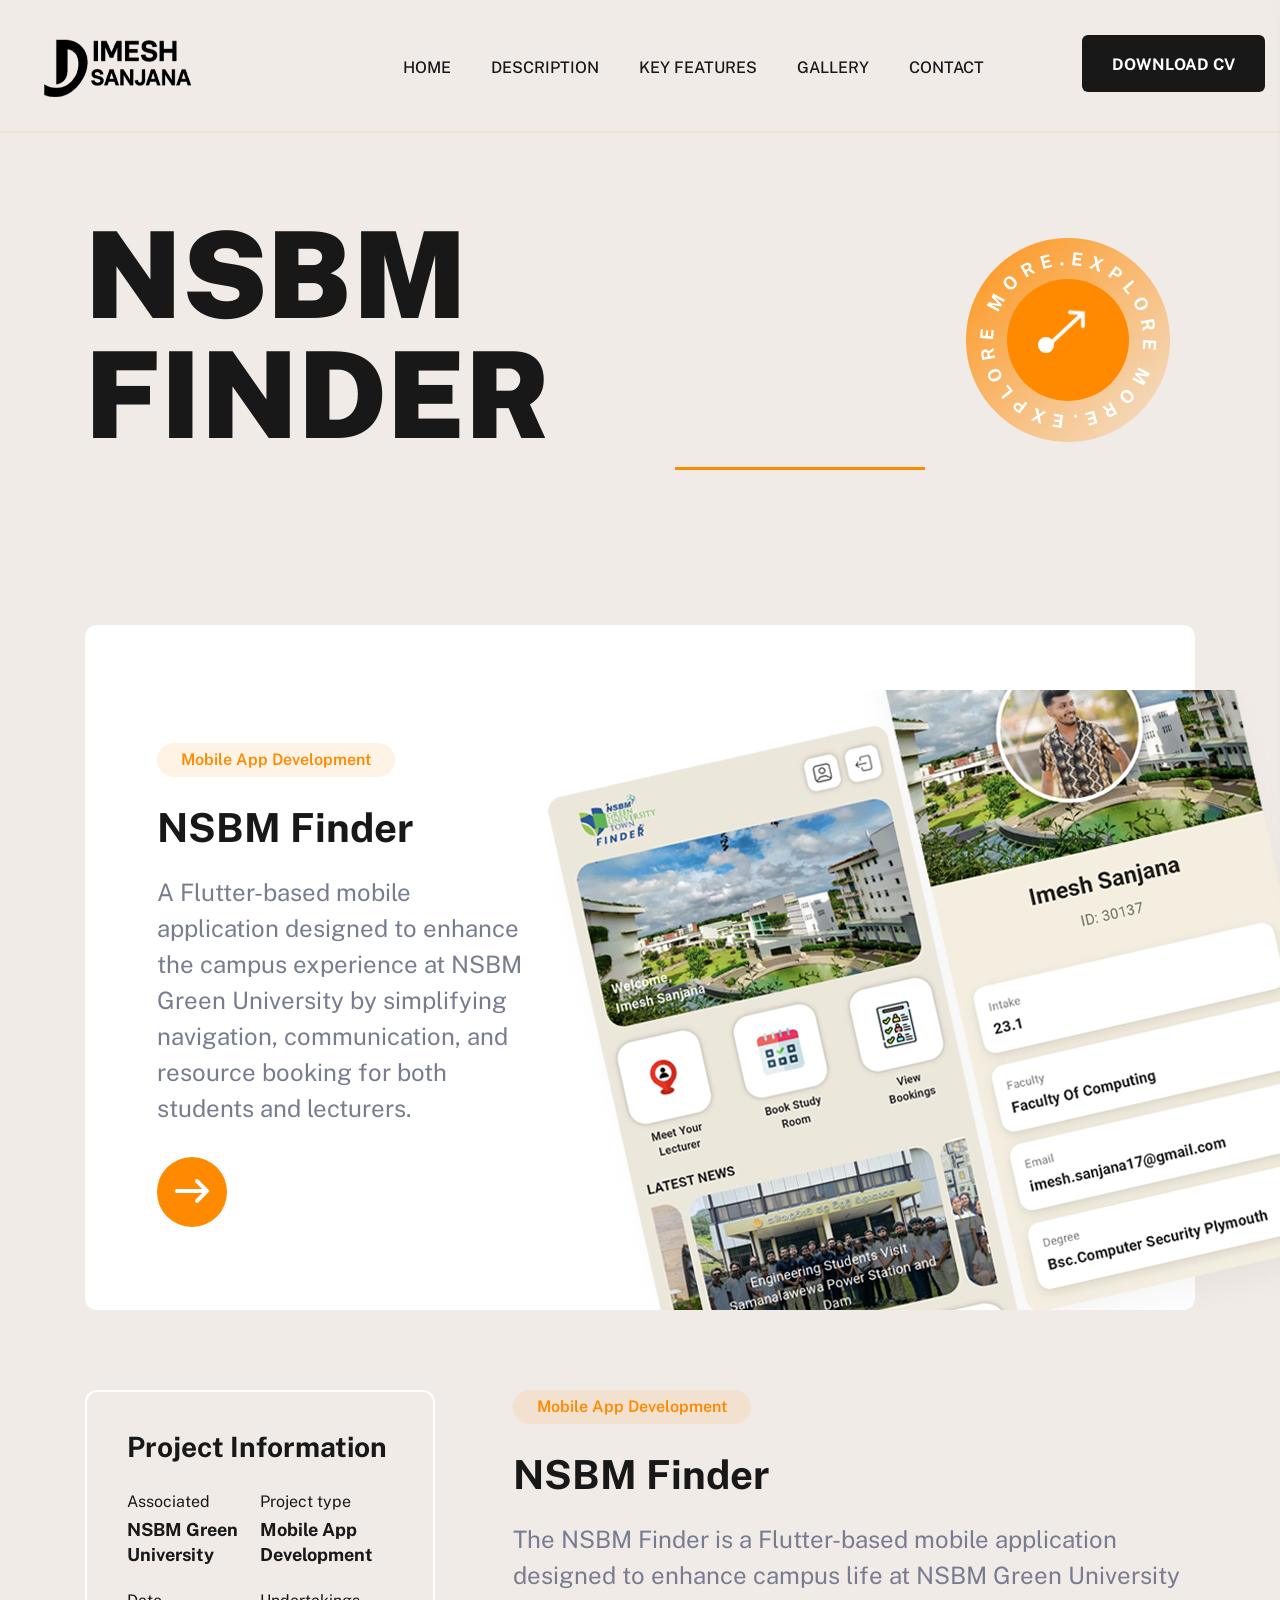
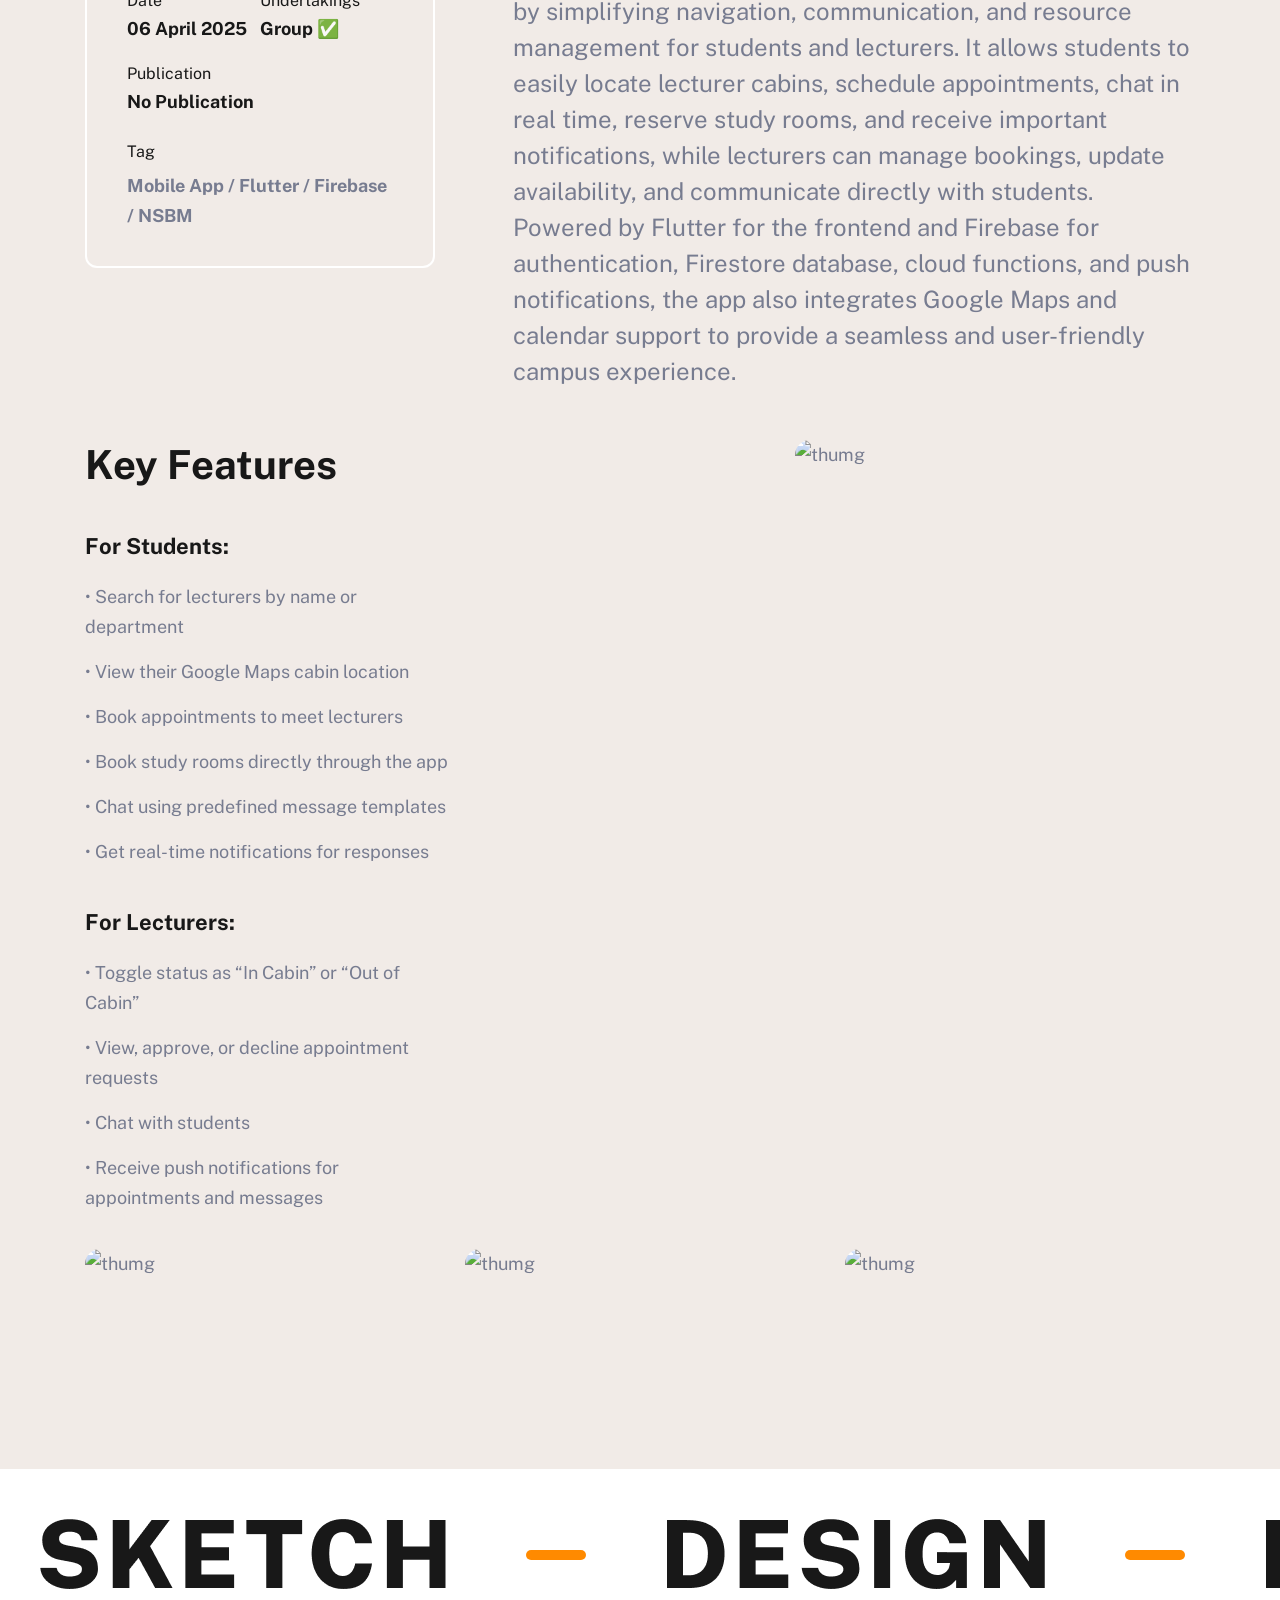
==== finder.html @ 87f44ce7 "Create finder.html" ====
<!DOCTYPE html>
<html class="no-js" lang="en">

<head>
	<meta charset="utf-8" />
	<meta http-equiv="x-ua-compatible" content="ie=edge" />
	<meta name="keywords"
		content="NSBM, University, app, mobile, flutter, firebase, project, computing, lecturer finder">
	<meta name="description"
		content="NSBM Finder is a mobile application developed as a group project to help students locate and connect with lecturers at NSBM Green University.">
	<title>NSBM Finder - Mobile App</title>
	<meta property="og:site_name" content="Portfolio">
	<meta property="og:url" content="">
	<meta property="og:type" content="website">
	<meta property="og:title" content="NSBM Finder - Mobile App">
	<meta name='og:image' content='images/assets/ogg.png'>
	<!-- For IE -->
	<meta http-equiv="X-UA-Compatible" content="IE=edge">
	<!-- For Resposive Device -->
	<meta name="viewport" content="width=device-width, initial-scale=1.0">
	<!-- For Window Tab Color -->
	<!-- Chrome, Firefox OS and Opera -->
	<meta name="theme-color" content="#913BFF">
	<!-- Windows Phone -->
	<meta name="msapplication-navbutton-color" content="#913BFF">
	<!-- iOS Safari -->
	<meta name="apple-mobile-web-app-status-bar-style" content="#913BFF">

	<!-- <link rel="manifest" href="site.webmanifest" /> -->
	<link rel="shortcut icon" type="image/x-icon" href="/assets/img/favicon.png" />
	<!-- Place favicon.ico in the root directory -->

	<!-- CSS here -->
	<link rel="stylesheet" href="assets/css/bootstrap.min.css" />
	<link rel="stylesheet" href="assets/fonts/bootstrap-icons/font-css.css" />
	<link rel="stylesheet" href="assets/css/animate.min.css" />
	<link rel="stylesheet" href="assets/css/slick.css" />
	<link rel="stylesheet" href="assets/css/all.min.css" />
	<link rel="stylesheet" href="assets/css/nice-select.css" />
	<link rel="stylesheet" href="assets/css/magnific-popup.css" />
	<link rel="stylesheet" href="assets/css/metisMenu.css" />
	<link rel="stylesheet" href="assets/css/aos.css" />
	<link rel="stylesheet" href="assets/css/spacing.css" />
	<link rel="stylesheet" href="assets/css/main.css" />
</head>

<body class="light-bg">
	<!-- main-page-wrapper start -->
	<div class="main-page-wrapper">
		<!--[if lte IE 9]> <p class="browserupgrade"> You are using an <strong>outdated</strong> browser. Please <a href="https://browsehappy.com/">upgrade your browser</a> to improve your experience and security. </p> <![endif]-->

		<!-- Add your site or application content here -->
		<!-- preloader -->
		<div id="preloader">
			<div class="preloader">
				<span></span>
				<span></span>
			</div>
		</div>
		<!-- preloader end  -->


		<!-- offcanvas start  -->
		<div class="offcanvas offcanvas-top theme-bg" tabindex="-1" id="offcanvasTop">
			<div class="offcanvas-header">
				<a data-bs-dismiss="offcanvas" aria-label="Close">
					<i class="fas fa-times search-close" id="search-close"></i>
				</a>
			</div>
			<div class="offcanvas-body">
				<!-- Fullscreen search -->
				<div class="search-wrap">
					<form method="get">
						<input type="search" class="main-search-input" placeholder="Search Your Keyword...">
					</form>
				</div>
				<!-- end fullscreen search -->
			</div>
		</div>
		<!-- offcanvas end  -->


		<!-- header-area start -->
		<header class="theme-main-menu theme-menu-one pt-35 pb-30">
			<div class="main-header-area">
				<div class="container-fluid">
					<div class="row align-items-center">
						<div class="col-xl-3 col-lg-2 col-6">
							<div class="logo-area">
								<a class="black-logo" href="#home"><img src="assets/img/logo/header-logo-1.png"
										alt="Header-logo"></a>
							</div>
						</div>
						<div class="col-xl-7 col-lg-7 col-6 d-none d-lg-block">
							<div class="main-menu d-none d-lg-block ps-xxl-5">
								<nav id="mobile-menu">
									<ul class="menu-list ps-0">
										<li>
											<a href="index.html">Home</a>
										</li>
										<li>
											<a href="#description">Description</a>
										</li>
										<li>
											<a href="#features">Key Features</a>
										</li>
										<li>
											<a href="#gallery">Gallery</a>
										</li>
										<li>
											<a href="#footer">Contact</a>
										</li>
									</ul>
								</nav>
							</div>
						</div>
						<div class="col-xl-2 col-lg-3 col-6">
							<div class="right-nav d-flex align-items-center justify-content-end">
								<div class="quote__btn d-none d-sm-inline-block">
									<a href="#" class="ht_btn">Download CV</a>
								</div>
								<div class="search-area me-4 d-none">
									<a class="search_input" href="#" data-bs-toggle="offcanvas"
										data-bs-target="#offcanvasTop" aria-controls="offcanvasTop">
										<i class="bi bi-search"></i>
									</a>
								</div>
								<div class="hamburger-menu d-lg-none d-md-inline-block ms-3">
									<a class="round-menu" href="javascript:void(0);">
										<div class="line"></div>
									</a>
								</div>
							</div>
						</div>
					</div>
				</div>
			</div>
			<!-- /.theme-main-menu -->
		</header>
		<!-- header-area end -->

		<!-- slide-bar start -->
		<aside class="slide-bar">
			<div class="close-mobile-menu">
				<a href="javascript:void(0);">
					<i class="fas fa-times"></i>
				</a>
			</div>
			<!-- offset-sidebar start -->
			<div class="offset-sidebar">
				<div class="offset-widget offset-logo mb-30">
					<a href="#home">
						<img src="assets/img/logo/header-logo-2.png" alt="logo">
					</a>
				</div>
				<div class="mobile-menu"></div>
				<div class="offset-widget mb-40">
				</div>
				<!-- <div class="login-btn text-center">
					<a class="ht_btn w-100" href="login.html">Login</a>
				</div> -->
			</div>
			<!-- offset-sidebar end -->

		</aside>
		<div class="body-overlay"></div>
		<!-- slide-bar end -->

		<main>
			<!--page-title-area start-->
			<div class="page-title-area pt-215 pb-md-60">
				<div class="container">
					<div class="row align-items-center">
						<div class="col-lg-9 pe-lg-0">
							<div class="page-title-wrapper text-xl-start text-center mb-40">
								<h2 class="page-title mb-10 lh-1">NSBM Finder</h2>
								<nav class="d-none" aria-label="breadcrumb">
									<ul class="breadcrumb list-none justify-content-center justify-content-md-start">
										<li><a href="index.html">Home</a></li>
										<li><a href="#">Pages</a></li>
										<li class="active" aria-current="page">Project Details</li>
									</ul>
								</nav>
							</div>
						</div>
						<div class="col-lg-3 d-none d-lg-inline-block">
							<div class="page-title-btn text-center mb-40">
								<div class="button-2">
									<a class="scroll-btn" href="#">
										<img class="bg-round" src="assets/img/about/s-button-5.png" alt="shape">
										<span class="icon">
											<i class="bi bi-arrow-up-rights"></i>
										</span>
									</a>
								</div>
							</div>
						</div>
					</div>
				</div>
			</div>
			<!--page-title-area end-->

			<!-- project-section start -->
			<section class="project-section pt-120 pb-40 pt-lg-100 pb-lg-100">
				<div class="container">
					<div class="text-wrapper white-bg pt-65">
						<div class="row align-items-center">
							<div class="col-xl-5 col-lg-6">
								<div class="text-wrapper-one ps-3 ps-lg-5 ms-xl-4 mb-30">
									<div class="upper-title mb-25">Mobile App Development</div>
									<h2 class="section-title mb-20">NSBM Finder</h2>
									<p>A Flutter-based mobile application designed to enhance the campus experience at NSBM Green University by simplifying navigation, communication, and resource booking for both students and lecturers.</p>
									<a class="ht-btn-two" href="#"><i
											class="bi bi-arrow-up-right"></i></a>
								</div>
							</div>
							<div class="col-xl-7 col-lg-6">
								<div class="text-img">
									<img class="webdesign" src="assets/img/gallery/img-2.png" alt="gallery">
								</div>
							</div>
						</div>
					</div>
				</div>
			</section>
			<!-- project-section end -->

			<!--project-details-content start-->
			<section class="project-details-content pt-40 pb-120 pb-lg-60">
				<div class="container">
					<div class="row">
						<div class="col-xl-4 col-lg-5">
							<div class="project-info-content mb-60">
								<h3 class="info-title mb-20">Project Information</h3>
								<ul class="project-info">
									<li>
										<div class="project-info-box">
											<span class="info-label">Associated</span>
											<h5 class="info-title">NSBM Green University</h5>
										</div>
									</li>
									<li>
										<div class="project-info-box">
											<span class="info-label">Project type</span>
											<h5 class="info-title">Mobile App Development</h5>
										</div>
									</li>
									<li>
										<div class="project-info-box">
											<span class="info-label">Date</span>
											<h5 class="info-title">06 April 2025</h5>
										</div>
									</li>
									<li>
										<div class="project-info-box">
											<span class="info-label">Undertakings</span>
											<h5 class="info-title">Group ✅</h5>
										</div>
									</li>
									<li>
                                         <div class="project-info-box">
                                             <span class="info-label">Publication</span>
                                             <h5 class="info-title">
                                             <a>No Publication</a>
                                             </h5>
                                         </div>
                                    </li>
									<li>
								</ul>
								<div class="project-tag mt-10">
									<h6 class="project-tag-title">Tag</h6>
									<a>Mobile App / </a>
									<a>Flutter / </a>
									<a>Firebase / </a>
									<a>NSBM</a>
								</div>
							</div>
						</div>
						<div class="col-xl-8 col-lg-7">
							<div class="text-wrapper-one ps-xl-5 mb-50">
								<div class="upper-title mb-25" id="description">Mobile App Development</div>
								<h2 class="section-title mb-20">NSBM Finder</h2>
								<p>The NSBM Finder is a Flutter-based mobile application designed to enhance campus life at NSBM Green University by simplifying navigation, communication, and resource management for students and lecturers. It allows students to easily locate lecturer cabins, schedule appointments, chat in real time, reserve study rooms, and receive important notifications, while lecturers can manage bookings, update availability, and communicate directly with students. Powered by Flutter for the frontend and Firebase for authentication, Firestore database, cloud functions, and push notifications, the app also integrates Google Maps and calendar support to provide a seamless and user-friendly campus experience.</p>
							</div>
						</div>
					</div>
					<div class="row justify-content-between mb-20">
						<div class="col-xl-4 col-lg-5 pe-xl-0">
    <h2 class="section-title mb-40" id="features">Key Features</h2>
    <h4 class="mb-20">For Students:</h4>
    <p>• Search for lecturers by name or department</p>
    <p>• View their Google Maps cabin location</p>
    <p>• Book appointments to meet lecturers</p>
    <p>• Book study rooms directly through the app</p>
    <p>• Chat using predefined message templates</p>
    <p>• Get real-time notifications for responses</p>

    <h4 class="mt-40 mb-20">For Lecturers:</h4>
    <p>• Toggle status as “In Cabin” or “Out of Cabin”</p>
    <p>• View, approve, or decline appointment requests</p>
    <p>• Chat with students</p>
    <p>• Receive push notifications for appointments and messages</p>
</div>

						<div class="col-xl-8 col-lg-7">
							<div class="text-center service-thumb mb-45">
								<img class="img-fluid" src="assets/img/media/nsbm/img-1.png" alt="thumg">
							</div>
						</div>
					</div>
					<div class="row mb-25">
						<div class="col-md-4" id="gallery">
							<div class="service-thumb mb-45">
								<img class="img-fluid" src="assets/img/media/nsbm/img-2.png" alt="thumg">
							</div>
						</div>
						<div class="col-md-4">
							<div class="service-thumb mb-45">
								<img class="img-fluid" src="assets/img/media/nsbm/img-3.png" alt="thumg">
							</div>
						</div>
						<div class="col-md-4">
							<div class="service-thumb mb-45">
								<img class="img-fluid" src="assets/img/media/nsbm/img-4.png" alt="thumg">
							</div>
						</div>
					</div>
				</div>
			</section>
			<!--project-details-content end-->

			<!-- partners-section start -->
			<div class="white-bg partners-section">
				<div class="logos">
					<div class="logos-slide">
						<div class="items"> <img src="assets/img/brand/brand-1.png" alt="brand"></div>
						<div class="items"><img src="assets/img/brand/brand-line-1.svg" alt="brand"></div>
						<div class="items"><img src="assets/img/brand/brand-2.png" alt="brand"></div>
						<div class="items"> <img src="assets/img/brand/brand-line-1.svg" alt="brand"></div>
						<div class="items"><img src="assets/img/brand/brand-3.png" alt="brand"></div>
						<div class="items"><img src="assets/img/brand/brand-line-1.svg" alt="brand"></div>
					</div>
					<div class="logos-slide">
						<div class="items"> <img src="assets/img/brand/brand-1.png" alt="brand"></div>
						<div class="items"><img src="assets/img/brand/brand-line-1.svg" alt="brand"></div>
						<div class="items"><img src="assets/img/brand/brand-2.png" alt="brand"></div>
						<div class="items"> <img src="assets/img/brand/brand-line-1.svg" alt="brand"></div>
						<div class="items"><img src="assets/img/brand/brand-3.png" alt="brand"></div>
						<div class="items"><img src="assets/img/brand/brand-line-1.svg" alt="brand"></div>
					</d
---- assets/fonts/bootstrap-icons/font-css.css ----
@font-face {
  font-family: "bootstrap-icons";
  src: url("fonts/bootstrap-icons.woff2") format("woff2"),
url("fonts/bootstrap-icons.woff") format("woff");
}

[class^="bi-"]::before,
[class*=" bi-"]::before {
  display: inline-block;
  font-family: bootstrap-icons !important;
  font-style: normal;
  font-weight: normal !important;
  font-variant: normal;
  text-transform: none;
  line-height: 1;
  vertical-align: -.125em;
  -webkit-font-smoothing: antialiased;
  -moz-osx-font-smoothing: grayscale;
}

.bi-alarm-fill::before { content: "\f101"; }
.bi-alarm::before { content: "\f102"; }
.bi-align-bottom::before { content: "\f103"; }
.bi-align-center::before { content: "\f104"; }
.bi-align-end::before { content: "\f105"; }
.bi-align-middle::before { content: "\f106"; }
.bi-align-start::before { content: "\f107"; }
.bi-align-top::before { content: "\f108"; }
.bi-alt::before { content: "\f109"; }
.bi-app-indicator::before { content: "\f10a"; }
.bi-app::before { content: "\f10b"; }
.bi-archive-fill::before { content: "\f10c"; }
.bi-archive::before { content: "\f10d"; }
.bi-arrow-90deg-down::before { content: "\f10e"; }
.bi-arrow-90deg-left::before { content: "\f10f"; }
.bi-arrow-90deg-right::before { content: "\f110"; }
.bi-arrow-90deg-up::before { content: "\f111"; }
.bi-arrow-bar-down::before { content: "\f112"; }
.bi-arrow-bar-left::before { content: "\f113"; }
.bi-arrow-bar-right::before { content: "\f114"; }
.bi-arrow-bar-up::before { content: "\f115"; }
.bi-arrow-clockwise::before { content: "\f116"; }
.bi-arrow-counterclockwise::before { content: "\f117"; }
.bi-arrow-down-circle-fill::before { content: "\f118"; }
.bi-arrow-down-circle::before { content: "\f119"; }
.bi-arrow-down-left-circle-fill::before { content: "\f11a"; }
.bi-arrow-down-left-circle::before { content: "\f11b"; }
.bi-arrow-down-left-square-fill::before { content: "\f11c"; }
.bi-arrow-down-left-square::before { content: "\f11d"; }
.bi-arrow-down-left::before { content: "\f11e"; }
.bi-arrow-down-right-circle-fill::before { content: "\f11f"; }
.bi-arrow-down-right-circle::before { content: "\f120"; }
.bi-arrow-down-right-square-fill::before { content: "\f121"; }
.bi-arrow-down-right-square::before { content: "\f122"; }
.bi-arrow-down-right::before { content: "\f123"; }
.bi-arrow-down-short::before { content: "\f124"; }
.bi-arrow-down-square-fill::before { content: "\f125"; }
.bi-arrow-down-square::before { content: "\f126"; }
.bi-arrow-down-up::before { content: "\f127"; }
.bi-arrow-down::before { content: "\f128"; }
.bi-arrow-left-circle-fill::before { content: "\f129"; }
.bi-arrow-left-circle::before { content: "\f12a"; }
.bi-arrow-left-right::before { content: "\f12b"; }
.bi-arrow-left-short::before { content: "\f12c"; }
.bi-arrow-left-square-fill::before { content: "\f12d"; }
.bi-arrow-left-square::before { content: "\f12e"; }
.bi-arrow-left::before { content: "\f12f"; }
.bi-arrow-repeat::before { content: "\f130"; }
.bi-arrow-return-left::before { content: "\f131"; }
.bi-arrow-return-right::before { content: "\f132"; }
.bi-arrow-right-circle-fill::before { content: "\f133"; }
.bi-arrow-right-circle::before { content: "\f134"; }
.bi-arrow-right-short::before { content: "\f135"; }
.bi-arrow-right-square-fill::before { content: "\f136"; }
.bi-arrow-right-square::before { content: "\f137"; }
.bi-arrow-right::before { content: "\f138"; }
.bi-arrow-up-circle-fill::before { content: "\f139"; }
.bi-arrow-up-circle::before { content: "\f13a"; }
.bi-arrow-up-left-circle-fill::before { content: "\f13b"; }
.bi-arrow-up-left-circle::before { content: "\f13c"; }
.bi-arrow-up-left-square-fill::before { content: "\f13d"; }
.bi-arrow-up-left-square::before { content: "\f13e"; }
.bi-arrow-up-left::before { content: "\f13f"; }
.bi-arrow-up-right-circle-fill::before { content: "\f140"; }
.bi-arrow-up-right-circle::before { content: "\f141"; }
.bi-arrow-up-right-square-fill::before { content: "\f142"; }
.bi-arrow-up-right-square::before { content: "\f143"; }
.bi-arrow-up-right::before { content: "\f144"; }
.bi-arrow-up-short::before { content: "\f145"; }
.bi-arrow-up-square-fill::before { content: "\f146"; }
.bi-arrow-up-square::before { content: "\f147"; }
.bi-arrow-up::before { content: "\f148"; }
.bi-arrows-angle-contract::before { content: "\f149"; }
.bi-arrows-angle-expand::before { content: "\f14a"; }
.bi-arrows-collapse::before { content: "\f14b"; }
.bi-arrows-expand::before { content: "\f14c"; }
.bi-arrows-fullscreen::before { content: "\f14d"; }
.bi-arrows-move::before { content: "\f14e"; }
.bi-aspect-ratio-fill::before { content: "\f14f"; }
.bi-aspect-ratio::before { content: "\f150"; }
.bi-asterisk::before { content: "\f151"; }
.bi-at::before { content: "\f152"; }
.bi-award-fill::before { content: "\f153"; }
.bi-award::before { content: "\f154"; }
.bi-back::before { content: "\f155"; }
.bi-backspace-fill::before { content: "\f156"; }
.bi-backspace-reverse-fill::before { content: "\f157"; }
.bi-backspace-reverse::before { content: "\f158"; }
.bi-backspace::before { content: "\f159"; }
.bi-badge-3d-fill::before { content: "\f15a"; }
.bi-badge-3d::before { content: "\f15b"; }
.bi-badge-4k-fill::before { content: "\f15c"; }
.bi-badge-4k::before { content: "\f15d"; }
.bi-badge-8k-fill::before { content: "\f15e"; }
.bi-badge-8k::before { content: "\f15f"; }
.bi-badge-ad-fill::before { content: "\f160"; }
.bi-badge-ad::before { content: "\f161"; }
.bi-badge-ar-fill::before { content: "\f162"; }
.bi-badge-ar::before { content: "\f163"; }
.bi-badge-cc-fill::before { content: "\f164"; }
.bi-badge-cc::before { content: "\f165"; }
.bi-badge-hd-fill::before { content: "\f166"; }
.bi-badge-hd::before { content: "\f167"; }
.bi-badge-tm-fill::before { content: "\f168"; }
.bi-badge-tm::before { content: "\f169"; }
.bi-badge-vo-fill::before { content: "\f16a"; }
.bi-badge-vo::before { content: "\f16b"; }
.bi-badge-vr-fill::before { content: "\f16c"; }
.bi-badge-vr::before { content: "\f16d"; }
.bi-badge-wc-fill::before { content: "\f16e"; }
.bi-badge-wc::before { content: "\f16f"; }
.bi-bag-check-fill::before { content: "\f170"; }
.bi-bag-check::before { content: "\f171"; }
.bi-bag-dash-fill::before { content: "\f172"; }
.bi-bag-dash::before { content: "\f173"; }
.bi-bag-fill::before { content: "\f174"; }
.bi-bag-plus-fill::before { content: "\f175"; }
.bi-bag-plus::before { content: "\f176"; }
.bi-bag-x-fill::before { content: "\f177"; }
.bi-bag-x::before { content: "\f178"; }
.bi-bag::before { content: "\f179"; }
.bi-bar-chart-fill::before { content: "\f17a"; }
.bi-bar-chart-line-fill::before { content: "\f17b"; }
.bi-bar-chart-line::before { content: "\f17c"; }
.bi-bar-chart-steps::before { content: "\f17d"; }
.bi-bar-chart::before { content: "\f17e"; }
.bi-basket-fill::before { content: "\f17f"; }
.bi-basket::before { content: "\f180"; }
.bi-basket2-fill::before { content: "\f181"; }
.bi-basket2::before { content: "\f182"; }
.bi-basket3-fill::before { content: "\f183"; }
.bi-basket3::before { content: "\f184"; }
.bi-battery-charging::before { content: "\f185"; }
.bi-battery-full::before { content: "\f186"; }
.bi-battery-half::before { content: "\f187"; }
.bi-battery::before { content: "\f188"; }
.bi-bell-fill::before { content: "\f189"; }
.bi-bell::before { content: "\f18a"; }
.bi-bezier::before { content: "\f18b"; }
.bi-bezier2::before { content: "\f18c"; }
.bi-bicycle::before { content: "\f18d"; }
.bi-binoculars-fill::before { content: "\f18e"; }
.bi-binoculars::before { content: "\f18f"; }
.bi-blockquote-left::before { content: "\f190"; }
.bi-blockquote-right::before { content: "\f191"; }
.bi-book-fill::before { content: "\f192"; }
.bi-book-half::before { content: "\f193"; }
.bi-book::before { content: "\f194"; }
.bi-bookmark-check-fill::before { content: "\f195"; }
.bi-bookmark-check::before { content: "\f196"; }
.bi-bookmark-dash-fill::before { content: "\f197"; }
.bi-bookmark-dash::before { content: "\f198"; }
.bi-bookmark-fill::before { content: "\f199"; }
.bi-bookmark-heart-fill::before { content: "\f19a"; }
.bi-bookmark-heart::before { content: "\f19b"; }
.bi-bookmark-plus-fill::before { content: "\f19c"; }
.bi-bookmark-plus::before { content: "\f19d"; }
.bi-bookmark-star-fill::before { content: "\f19e"; }
.bi-bookmark-star::before { content: "\f19f"; }
.bi-bookmark-x-fill::before { content: "\f1a0"; }
.bi-bookmark-x::before { content: "\f1a1"; }
.bi-bookmark::before { content: "\f1a2"; }
.bi-bookmarks-fill::before { content: "\f1a3"; }
.bi-bookmarks::before { content: "\f1a4"; }
.bi-bookshelf::before { content: "\f1a5"; }
.bi-bootstrap-fill::before { content: "\f1a6"; }
.bi-bootstrap-reboot::before { content: "\f1a7"; }
.bi-bootstrap::before { content: "\f1a8"; }
.bi-border-all::before { content: "\f1a9"; }
.bi-border-bottom::before { content: "\f1aa"; }
.bi-border-center::before { content: "\f1ab"; }
.bi-border-inner::before { content: "\f1ac"; }
.bi-border-left::before { content: "\f1ad"; }
.bi-border-middle::before { content: "\f1ae"; }
.bi-border-outer::before { content: "\f1af"; }
.bi-border-right::before { content: "\f1b0"; }
.bi-border-style::before { content: "\f1b1"; }
.bi-border-top::before { content: "\f1b2"; }
.bi-border-width::before { content: "\f1b3"; }
.bi-border::before { content: "\f1b4"; }
.bi-bounding-box-circles::before { content: "\f1b5"; }
.bi-bounding-box::before { content: "\f1b6"; }
.bi-box-arrow-down-left::before { content: "\f1b7"; }
.bi-box-arrow-down-right::before { content: "\f1b8"; }
.bi-box-arrow-down::before { content: "\f1b9"; }
.bi-box-arrow-in-down-left::before { content: "\f1ba"; }
.bi-box-arrow-in-down-right::before { content: "\f1bb"; }
.bi-box-arrow-in-down::before { content: "\f1bc"; }
.bi-box-arrow-in-left::before { content: "\f1bd"; }
.bi-box-arrow-in-right::before { content: "\f1be"; }
.bi-box-arrow-in-up-left::before { content: "\f1bf"; }
.bi-box-arrow-in-up-right::before { content: "\f1c0"; }
.bi-box-arrow-in-up::before { content: "\f1c1"; }
.bi-box-arrow-left::before { content: "\f1c2"; }
.bi-box-arrow-right::before { content: "\f1c3"; }
.bi-box-arrow-up-left::before { content: "\f1c4"; }
.bi-box-arrow-up-right::before { content: "\f1c5"; }
.bi-box-arrow-up::before { content: "\f1c6"; }
.bi-box-seam::before { content: "\f1c7"; }
.bi-box::before { content: "\f1c8"; }
.bi-braces::before { content: "\f1c9"; }
.bi-bricks::before { content: "\f1ca"; }
.bi-briefcase-fill::before { content: "\f1cb"; }
.bi-briefcase::before { content: "\f1cc"; }
.bi-brightness-alt-high-fill::before { content: "\f1cd"; }
.bi-brightness-alt-high::before { content: "\f1ce"; }
.bi-brightness-alt-low-fill::before { content: "\f1cf"; }
.bi-brightness-alt-low::before { content: "\f1d0"; }
.bi-brightness-high-fill::before { content: "\f1d1"; }
.bi-brightness-high::before { content: "\f1d2"; }
.bi-brightness-low-fill::before { content: "\f1d3"; }
.bi-brightness-low::before { content: "\f1d4"; }
.bi-broadcast-pin::before { content: "\f1d5"; }
.bi-broadcast::before { content: "\f1d6"; }
.bi-brush-fill::before { content: "\f1d7"; }
.bi-brush::before { content: "\f1d8"; }
.bi-bucket-fill::before { content: "\f1d9"; }
.bi-bucket::before { content: "\f1da"; }
.bi-bug-fill::before { content: "\f1db"; }
.bi-bug::before { content: "\f1dc"; }
.bi-building::before { content: "\f1dd"; }
.bi-bullseye::before { content: "\f1de"; }
.bi-calculator-fill::before { content: "\f1df"; }
.bi-calculator::before { content: "\f1e0"; }
.bi-calendar-check-fill::before { content: "\f1e1"; }
.bi-calendar-check::before { content: "\f1e2"; }
.bi-calendar-date-fill::before { content: "\f1e3"; }
.bi-calendar-date::before { content: "\f1e4"; }
.bi-calendar-day-fill::before { content: "\f1e5"; }
.bi-calendar-day::before { content: "\f1e6"; }
.bi-calendar-event-fill::before { content: "\f1e7"; }
.bi-calendar-event::before { content: "\f1e8"; }
.bi-calendar-fill::before { content: "\f1e9"; }
.bi-calendar-minus-fill::before { content: "\f1ea"; }
.bi-calendar-minus::before { content: "\f1eb"; }
.bi-calendar-month-fill::before { content: "\f1ec"; }
.bi-calendar-month::before { content: "\f1ed"; }
.bi-calendar-plus-fill::before { content: "\f1ee"; }
.bi-calendar-plus::before { content: "\f1ef"; }
.bi-calendar-range-fill::before { content: "\f1f0"; }
.bi-calendar-range::before { content: "\f1f1"; }
.bi-calendar-week-fill::before { content: "\f1f2"; }
.bi-calendar-week::before { content: "\f1f3"; }
.bi-calendar-x-fill::before { content: "\f1f4"; }
.bi-calendar-x::before { content: "\f1f5"; }
.bi-calendar::before { content: "\f1f6"; }
.bi-calendar2-check-fill::before { content: "\f1f7"; }
.bi-calendar2-check::before { content: "\f1f8"; }
.bi-calendar2-date-fill::before { content: "\f1f9"; }
.bi-calendar2-date::before { content: "\f1fa"; }
.bi-calendar2-day-fill::before { content: "\f1fb"; }
.bi-calendar2-day::before { content: "\f1fc"; }
.bi-calendar2-event-fill::before { content: "\f1fd"; }
.bi-calendar2-event::before { content: "\f1fe"; }
.bi-calendar2-fill::before { content: "\f1ff"; }
.bi-calendar2-minus-fill::before { content: "\f200"; }
.bi-calendar2-minus::before { content: "\f201"; }
.bi-calendar2-month-fill::before { content: "\f202"; }
.bi-calendar2-month::before { content: "\f203"; }
.bi-calendar2-plus-fill::before { content: "\f204"; }
.bi-calendar2-plus::before { content: "\f205"; }
.bi-calendar2-range-fill::before { content: "\f206"; }
.bi-calendar2-range::before { content: "\f207"; }
.bi-calendar2-week-fill::before { content: "\f208"; }
.bi-calendar2-week::before { content: "\f209"; }
.bi-calendar2-x-fill::before { content: "\f20a"; }
.bi-calendar2-x::before { content: "\f20b"; }
.bi-calendar2::before { content: "\f20c"; }
.bi-calendar3-event-fill::before { content: "\f20d"; }
.bi-calendar3-event::before { content: "\f20e"; }
.bi-calendar3-fill::before { content: "\f20f"; }
.bi-calendar3-range-fill::before { content: "\f210"; }
.bi-calendar3-range::before { content: "\f211"; }
.bi-calendar3-week-fill::before { content: "\f212"; }
.bi-calendar3-week::before { content: "\f213"; }
.bi-calendar3::before { content: "\f214"; }
.bi-calendar4-event::before { content: "\f215"; }
.bi-calendar4-range::before { content: "\f216"; }
.bi-calendar4-week::before { content: "\f217"; }
.bi-calendar4::before { content: "\f218"; }
.bi-camera-fill::before { content: "\f219"; }
.bi-camera-reels-fill::before { content: "\f21a"; }
.bi-camera-reels::before { content: "\f21b"; }
.bi-camera-video-fill::before { content: "\f21c"; }
.bi-camera-video-off-fill::before { content: "\f21d"; }
.bi-camera-video-off::before { content: "\f21e"; }
.bi-camera-video::before { content: "\f21f"; }
.bi-camera::before { content: "\f220"; }
.bi-camera2::before { content: "\f221"; }
.bi-capslock-fill::before { content: "\f222"; }
.bi-capslock::before { content: "\f223"; }
.bi-card-checklist::before { content: "\f224"; }
.bi-card-heading::before { content: "\f225"; }
.bi-card-image::before { content: "\f226"; }
.bi-card-list::before { content: "\f227"; }
.bi-card-text::before { content: "\f228"; }
.bi-caret-down-fill::before { content: "\f229"; }
.bi-caret-down-square-fill::before { content: "\f22a"; }
.bi-caret-down-square::before { content: "\f22b"; }
.bi-caret-down::before { content: "\f22c"; }
.bi-caret-left-fill::before { content: "\f22d"; }
.bi-caret-left-square-fill::before { content: "\f22e"; }
.bi-caret-left-square::before { content: "\f22f"; }
.bi-caret-left::before { content: "\f230"; }
.bi-caret-right-fill::before { content: "\f231"; }
.bi-caret-right-square-fill::before { content: "\f232"; }
.bi-caret-right-square::before { content: "\f233"; }
.bi-caret-right::before { content: "\f234"; }
.bi-caret-up-fill::before { content: "\f235"; }
.bi-caret-up-square-fill::before { content: "\f236"; }
.bi-caret-up-square::before { content: "\f237"; }
.bi-caret-up::before { content: "\f238"; }
.bi-cart-check-fill::before { content: "\f239"; }
.bi-cart-check::before { content: "\f23a"; }
.bi-cart-dash-fill::before { content: "\f23b"; }
.bi-cart-dash::before { content: "\f23c"; }
.bi-cart-fill::before { content: "\f23d"; }
.bi-cart-plus-fill::before { content: "\f23e"; }
.bi-cart-plus::before { content: "\f23f"; }
.bi-cart-x-fill::before { content: "\f240"; }
.bi-cart-x::before { content: "\f241"; }
.bi-cart::before { content: "\f242"; }
.bi-cart2::before { content: "\f243"; }
.bi-cart3::before { content: "\f244"; }
.bi-cart4::before { content: "\f245"; }
.bi-cash-stack::before { content: "\f246"; }
.bi-cash::before { content: "\f247"; }
.bi-cast::before { content: "\f248"; }
.bi-chat-dots-fill::before { content: "\f249"; }
.bi-chat-dots::before { content: "\f24a"; }
.bi-chat-fill::before { content: "\f24b"; }
.bi-chat-left-dots-fill::before { content: "\f24c"; }
.bi-chat-left-dots::before { content: "\f24d"; }
.bi-chat-left-fill::before { content: "\f24e"; }
.bi-chat-left-quote-fill::before { content: "\f24f"; }
.bi-chat-left-quote::before { content: "\f250"; }
.bi-chat-left-text-fill::before { content: "\f251"; }
.bi-chat-left-text::before { content: "\f252"; }
.bi-chat-left::before { content: "\f253"; }
.bi-chat-quote-fill::before { content: "\f254"; }
.bi-chat-quote::before { content: "\f255"; }
.bi-chat-right-dots-fill::before { content: "\f256"; }
.bi-chat-right-dots::before { content: "\f257"; }
.bi-chat-right-fill::before { content: "\f258"; }
.bi-chat-right-quote-fill::before { content: "\f259"; }
.bi-chat-right-quote::before { content: "\f25a"; }
.bi-chat-right-text-fill::before { content: "\f25b"; }
.bi-chat-right-text::before { content: "\f25c"; }
.bi-chat-right::before { content: "\f25d"; }
.bi-chat-square-dots-fill::before { content: "\f25e"; }
.bi-chat-square-dots::before { content: "\f25f"; }
.bi-chat-square-fill::before { content: "\f260"; }
.bi-chat-square-quote-fill::before { content: "\f261"; }
.bi-chat-square-quote::before { content: "\f262"; }
.bi-chat-square-text-fill::before { content: "\f263"; }
.bi-chat-square-text::before { content: "\f264"; }
.bi-chat-square::before { content: "\f265"; }
.bi-chat-text-fill::before { content: "\f266"; }
.bi-chat-text::before { content: "\f267"; }
.bi-chat::before { content: "\f268"; }
.bi-check-all::before { content: "\f269"; }
.bi-check-circle-fill::before { content: "\f26a"; }
.bi-check-circle::before { content: "\f26b"; }
.bi-check-square-fill::before { content: "\f26c"; }
.bi-check-square::before { content: "\f26d"; }
.bi-check::before { content: "\f26e"; }
.bi-check2-all::before { content: "\f26f"; }
.bi-check2-circle::before { content: "\f270"; }
.bi-check2-square::before { content: "\f271"; }
.bi-check2::before { content: "\f272"; }
.bi-chevron-bar-contract::before { content: "\f273"; }
.bi-chevron-bar-down::before { content: "\f274"; }
.bi-chevron-bar-expand::before { content: "\f275"; }
.bi-chevron-bar-left::before { content: "\f276"; }
.bi-chevron-bar-right::before { content: "\f277"; }
.bi-chevron-bar-up::before { content: "\f278"; }
.bi-chevron-compact-down::before { content: "\f279"; }
.bi-chevron-compact-left::before { content: "\f27a"; }
.bi-chevron-compact-right::before { content: "\f27b"; }
.bi-chevron-compact-up::before { content: "\f27c"; }
.bi-chevron-contract::before { content: "\f27d"; }
.bi-chevron-double-down::before { content: "\f27e"; }
.bi-chevron-double-left::before { content: "\f27f"; }
.bi-chevron-double-right::before { content: "\f280"; }
.bi-chevron-double-up::before { content: "\f281"; }
.bi-chevron-down::before { content: "\f282"; }
.bi-chevron-expand::before { content: "\f283"; }
.bi-chevron-left::before { content: "\f284"; }
.bi-chevron-right::before { content: "\f285"; }
.bi-chevron-up::before { content: "\f286"; }
.bi-circle-fill::before { content: "\f287"; }
.bi-circle-half::before { content: "\f288"; }
.bi-circle-square::before { content: "\f289"; }
.bi-circle::before { content: "\f28a"; }
.bi-clipboard-check::before { content: "\f28b"; }
.bi-clipboard-data::before { content: "\f28c"; }
.bi-clipboard-minus::before { content: "\f28d"; }
.bi-clipboard-plus::before { content: "\f28e"; }
.bi-clipboard-x::before { content: "\f28f"; }
.bi-clipboard::before { content: "\f290"; }
.bi-clock-fill::before { content: "\f291"; }
.bi-clock-history::before { content: "\f292"; }
.bi-clock::before { content: "\f293"; }
.bi-cloud-arrow-down-fill::before { content: "\f294"; }
.bi-cloud-arrow-down::before { content: "\f295"; }
.bi-cloud-arrow-up-fill::before { content: "\f296"; }
.bi-cloud-arrow-up::before { content: "\f297"; }
.bi-cloud-check-fill::before { content: "\f298"; }
.bi-cloud-check::before { content: "\f299"; }
.bi-cloud-download-fill::before { content: "\f29a"; }
.bi-cloud-download::before { content: "\f29b"; }
.bi-cloud-drizzle-fill::before { content: "\f29c"; }
.bi-cloud-drizzle::before { content: "\f29d"; }
.bi-cloud-fill::before { content: "\f29e"; }
.bi-cloud-fog-fill::before { content: "\f29f"; }
.bi-cloud-fog::before { content: "\f2a0"; }
.bi-cloud-fog2-fill::before { content: "\f2a1"; }
.bi-cloud-fog2::before { content: "\f2a2"; }
.bi-cloud-hail-fill::before { content: "\f2a3"; }
.bi-cloud-hail::before { content: "\f2a4"; }
.bi-cloud-haze-1::before { content: "\f2a5"; }
.bi-cloud-haze-fill::before { content: "\f2a6"; }
.bi-cloud-haze::before { content: "\f2a7"; }
.bi-cloud-haze2-fill::before { content: "\f2a8"; }
.bi-cloud-lightning-fill::before { content: "\f2a9"; }
.bi-cloud-lightning-rain-fill::before { content: "\f2aa"; }
.bi-cloud-lightning-rain::before { content: "\f2ab"; }
.bi-cloud-lightning::before { content: "\f2ac"; }
.bi-cloud-minus-fill::before { content: "\f2ad"; }
.bi-cloud-minus::before { content: "\f2ae"; }
.bi-cloud-moon-fill::before { content: "\f2af"; }
.bi-cloud-moon::before { content: "\f2b0"; }
.bi-cloud-plus-fill::before { content: "\f2b1"; }
.bi-cloud-plus::before { content: "\f2b2"; }
.bi-cloud-rain-fill::before { content: "\f2b3"; }
.bi-cloud-rain-heavy-fill::before { content: "\f2b4"; }
.bi-cloud-rain-heavy::before { content: "\f2b5"; }
.bi-cloud-rain::before { content: "\f2b6"; }
.bi-cloud-slash-fill::before { content: "\f2b7"; }
.bi-cloud-slash::before { content: "\f2b8"; }
.bi-cloud-sleet-fill::before { content: "\f2b9"; }
.bi-cloud-sleet::before { content: "\f2ba"; }
.bi-cloud-snow-fill::before { content: "\f2bb"; }
.bi-cloud-snow::before { content: "\f2bc"; }
.bi-cloud-sun-fill::before { content: "\f2bd"; }
.bi-cloud-sun::before { content: "\f2be"; }
.bi-cloud-upload-fill::before { content: "\f2bf"; }
.bi-cloud-upload::before { content: "\f2c0"; }
.bi-cloud::before { content: "\f2c1"; }
.bi-clouds-fill::before { content: "\f2c2"; }
.bi-clouds::before { content: "\f2c3"; }
.bi-cloudy-fill::before { content: "\f2c4"; }
.bi-cloudy::before { content: "\f2c5"; }
.bi-code-slash::before { content: "\f2c6"; }
.bi-code-square::before { content: "\f2c7"; }
.bi-code::before { content: "\f2c8"; }
.bi-collection-fill::before { content: "\f2c9"; }
.bi-collection-play-fill::before { content: "\f2ca"; }
.bi-collection-play::before { content: "\f2cb"; }
.bi-collection::before { content: "\f2cc"; }
.bi-columns-gap::before { content: "\f2cd"; }
.bi-columns::before { content: "\f2ce"; }
.bi-command::before { content: "\f2cf"; }
.bi-compass-fill::before { content: "\f2d0"; }
.bi-compass::before { content: "\f2d1"; }
.bi-cone-striped::before { content: "\f2d2"; }
.bi-cone::before { content: "\f2d3"; }
.bi-controller::before { content: "\f2d4"; }
.bi-cpu-fill::before { content: "\f2d5"; }
.bi-cpu::before { content: "\f2d6"; }
.bi-credit-card-2-back-fill::before { content: "\f2d7"; }
.bi-credit-card-2-back::before { content: "\f2d8"; }
.bi-credit-card-2-front-fill::before { content: "\f2d9"; }
.bi-credit-card-2-front::before { content: "\f2da"; }
.bi-credit-card-fill::before { content: "\f2db"; }
.bi-credit-card::before { content: "\f2dc"; }
.bi-crop::before { content: "\f2dd"; }
.bi-cup-fill::before { content: "\f2de"; }
.bi-cup-straw::before { content: "\f2df"; }
.bi-cup::before { content: "\f2e0"; }
.bi-cursor-fill::before { content: "\f2e1"; }
.bi-cursor-text::before { content: "\f2e2"; }
.bi-cursor::before { content: "\f2e3"; }
.bi-dash-circle-dotted::before { content: "\f2e4"; }
.bi-dash-circle-fill::before { content: "\f2e5"; }
.bi-dash-circle::before { content: "\f2e6"; }
.bi-dash-square-dotted::before { content: "\f2e7"; }
.bi-dash-square-fill::before { content: "\f2e8"; }
.bi-dash-square::before { content: "\f2e9"; }
.bi-dash::before { content: "\f2ea"; }
.bi-diagram-2-fill::before { content: "\f2eb"; }
.bi-diagram-2::before { content: "\f2ec"; }
.bi-diagram-3-fill::before { content: "\f2ed"; }
.bi-diagram-3::before { content: "\f2ee"; }
.bi-diamond-fill::before { content: "\f2ef"; }
.bi-diamond-half::before { content: "\f2f0"; }
.bi-diamond::before { content: "\f2f1"; }
.bi-dice-1-fill::before { content: "\f2f2"; }
.bi-dice-1::before { content: "\f2f3"; }
.bi-dice-2-fill::before { content: "\f2f4"; }
.bi-dice-2::before { content: "\f2f5"; }
.bi-dice-3-fill::before { content: "\f2f6"; }
.bi-dice-3::before { content: "\f2f7"; }
.bi-dice-4-fill::before { content: "\f2f8"; }
.bi-dice-4::before { content: "\f2f9"; }
.bi-dice-5-fill::before { content: "\f2fa"; }
.bi-dice-5::before { content: "\f2fb"; }
.bi-dice-6-fill::before { content: "\f2fc"; }
.bi-dice-6::before { content: "\f2fd"; }
.bi-disc-fill::before { content: "\f2fe"; }
.bi-disc::before { content: "\f2ff"; }
.bi-discord::before { content: "\f300"; }
.bi-display-fill::before { content: "\f301"; }
.bi-display::before { content: "\f302"; }
.bi-distribute-horizontal::before { content: "\f303"; }
.bi-distribute-vertical::before { content: "\f304"; }
.bi-door-closed-fill::before { content: "\f305"; }
.bi-door-closed::before { content: "\f306"; }
.bi-door-open-fill::before { content: "\f307"; }
.bi-door-open::before { content: "\f308"; }
.bi-dot::before { content: "\f309"; }
.bi-download::before { content: "\f30a"; }
.bi-droplet-fill::before { content: "\f30b"; }
.bi-droplet-half::before { content: "\f30c"; }
.bi-droplet::before { content: "\f30d"; }
.bi-earbuds::before { content: "\f30e"; }
.bi-easel-fill::before { content: "\f30f"; }
.bi-easel::before { content: "\f310"; }
.bi-egg-fill::before { content: "\f311"; }
.bi-egg-fried::before { content: "\f312"; }
.bi-egg::before { content: "\f313"; }
.bi-eject-fill::before { content: "\f314"; }
.bi-eject::before { content: "\f315"; }
.bi-emoji-angry-fill::before { content: "\f316"; }
.bi-emoji-angry::before { content: "\f317"; }
.bi-emoji-dizzy-fill::before { content: "\f318"; }
.bi-emoji-dizzy::before { content: "\f319"; }
.bi-emoji-expressionless-fill::before { content: "\f31a"; }
.bi-emoji-expressionless::before { content: "\f31b"; }
.bi-emoji-frown-fill::before { content: "\f31c"; }
.bi-emoji-frown::before { content: "\f31d"; }
.bi-emoji-heart-eyes-fill::before { content: "\f31e"; }
.bi-emoji-heart-eyes::before { content: "\f31f"; }
.bi-emoji-laughing-fill::before { content: "\f320"; }
.bi-emoji-laughing::before { content: "\f321"; }
.bi-emoji-neutral-fill::before { content: "\f322"; }
.bi-emoji-neutral::before { content: "\f323"; }
.bi-emoji-smile-fill::before { content: "\f324"; }
.bi-emoji-smile-upside-down-fill::before { content: "\f325"; }
.bi-emoji-smile-upside-down::before { content: "\f326"; }
.bi-emoji-smile::before { content: "\f327"; }
.bi-emoji-sunglasses-fill::before { content: "\f328"; }
.bi-emoji-sunglasses::before { content: "\f329"; }
.bi-emoji-wink-fill::before { content: "\f32a"; }
.bi-emoji-wink::before { content: "\f32b"; }
.bi-envelope-fill::before { content: "\f32c"; }
.bi-envelope-open-fill::before { content: "\f32d"; }
.bi-envelope-open::before { content: "\f32e"; }
.bi-envelope::before { content: "\f32f"; }
.bi-eraser-fill::before { content: "\f330"; }
.bi-eraser::before { content: "\f331"; }
.bi-exclamation-circle-fill::before { content: "\f332"; }
.bi-exclamation-circle::before { content: "\f333"; }
.bi-exclamation-diamond-fill::before { content: "\f334"; }
.bi-exclamation-diamond::before { content: "\f335"; }
.bi-exclamation-octagon-fill::before { content: "\f336"; }
.bi-exclamation-octagon::before { content: "\f337"; }
.bi-exclamation-square-fill::before { content: "\f338"; }
.bi-exclamation-square::before { content: "\f339"; }
.bi-exclamation-triangle-fill::before { content: "\f33a"; }
.bi-exclamation-triangle::before { content: "\f33b"; }
.bi-exclamation::before { content: "\f33c"; }
.bi-exclude::before { content: "\f33d"; }
.bi-eye-fill::before { content: "\f33e"; }
.bi-eye-slash-fill::before { content: "\f33f"; }
.bi-eye-slash::before { content: "\f340"; }
.bi-eye::before { content: "\f341"; }
.bi-eyedropper::before { content: "\f342"; }
.bi-eyeglasses::before { content: "\f343"; }
.bi-facebook::before { content: "\f344"; }
.bi-file-arrow-down-fill::before { content: "\f345"; }
.bi-file-arrow-down::before { content: "\f346"; }
.bi-file-arrow-up-fill::before { content: "\f347"; }
.bi-file-arrow-up::before { content: "\f348"; }
.bi-file-bar-graph-fill::before { content: "\f349"; }
.bi-file-bar-graph::before { content: "\f34a"; }
.bi-file-binary-fill::before { content: "\f34b"; }
.bi-file-binary::before { content: "\f34c"; }
.bi-file-break-fill::before { content: "\f34d"; }
.bi-file-break::before { content: "\f34e"; }
.bi-file-check-fill::before { content: "\f34f"; }
.bi-file-check::before { content: "\f350"; }
.bi-file-code-fill::before { content: "\f351"; }
.bi-file-code::before { content: "\f352"; }
.bi-file-diff-fill::before { content: "\f353"; }
.bi-file-diff::before { content: "\f354"; }
.bi-file-earmark-arrow-down-fill::before { content: "\f355"; }
.bi-file-earmark-arrow-down::before { content: "\f356"; }
.bi-file-earmark-arrow-up-fill::before { content: "\f357"; }
.bi-file-earmark-arrow-up::before { content: "\f358"; }
.bi-file-earmark-bar-graph-fill::before { content: "\f359"; }
.bi-file-earmark-bar-graph::before { content: "\f35a"; }
.bi-file-earmark-binary-fill::before { content: "\f35b"; }
.bi-file-earmark-binary::before { content: "\f35c"; }
.bi-file-earmark-break-fill::before { content: "\f35d"; }
.bi-file-earmark-break::before { content: "\f35e"; }
.bi-file-earmark-check-fill::before { content: "\f35f"; }
.bi-file-earmark-check::before { content: "\f360"; }
.bi-file-earmark-code-fill::before { content: "\f361"; }
.bi-file-earmark-code::before { content: "\f362"; }
.bi-file-earmark-diff-fill::before { content: "\f363"; }
.bi-file-earmark-diff::before { content: "\f364"; }
.bi-file-earmark-easel-fill::before { content: "\f365"; }
.bi-file-earmark-easel::before { content: "\f366"; }
.bi-file-earmark-excel-fill::before { content: "\f367"; }
.bi-file-earmark-excel::before { content: "\f368"; }
.bi-file-earmark-fill::before { content: "\f369"; }
.bi-file-earmark-font-fill::before { content: "\f36a"; }
.bi-file-earmark-font::before { content: "\f36b"; }
.bi-file-earmark-image-fill::before { content: "\f36c"; }
.bi-file-earmark-image::before { content: "\f36d"; }
.bi-file-earmark-lock-fill::before { content: "\f36e"; }
.bi-file-earmark-lock::before { content: "\f36f"; }
.bi-file-earmark-lock2-fill::before { content: "\f370"; }
.bi-file-earmark-lock2::before { content: "\f371"; }
.bi-file-earmark-medical-fill::before { content: "\f372"; }
.bi-file-earmark-medical::before { content: "\f373"; }
.bi-file-earmark-minus-fill::before { content: "\f374"; }
.bi-file-earmark-minus::before { content: "\f375"; }
.bi-file-earmark-music-fill::before { content: "\f376"; }
.bi-file-earmark-music::before { content: "\f377"; }
.bi-file-earmark-person-fill::before { content: "\f378"; }
.bi-file-earmark-person::before { content: "\f379"; }
.bi-file-earmark-play-fill::before { content: "\f37a"; }
.bi-file-earmark-play::before { content: "\f37b"; }
.bi-file-earmark-plus-fill::before { content: "\f37c"; }
.bi-file-earmark-plus::before { content: "\f37d"; }
.bi-file-earmark-post-fill::before { content: "\f37e"; }
.bi-file-earmark-post::before { content: "\f37f"; }
.bi-file-earmark-ppt-fill::before { content: "\f380"; }
.bi-file-earmark-ppt::before { content: "\f381"; }
.bi-file-earmark-richtext-fill::before { content: "\f382"; }
.bi-file-earmark-richtext::before { content: "\f383"; }
.bi-file-earmark-ruled-fill::before { content: "\f384"; }
.bi-file-earmark-ruled::before { content: "\f385"; }
.bi-file-earmark-slides-fill::before { content: "\f386"; }
.bi-file-earmark-slides::before { content: "\f387"; }
.bi-file-earmark-spreadsheet-fill::before { content: "\f388"; }
.bi-file-earmark-spreadsheet::before { content: "\f389"; }
.bi-file-earmark-text-fill::before { content: "\f38a"; }
.bi-file-earmark-text::before { content: "\f38b"; }
.bi-file-earmark-word-fill::before { content: "\f38c"; }
.bi-file-earmark-word::before { content: "\f38d"; }
.bi-file-earmark-x-fill::before { content: "\f38e"; }
.bi-file-earmark-x::before { content: "\f38f"; }
.bi-file-earmark-zip-fill::before { content: "\f390"; }
.bi-file-earmark-zip::before { content: "\f391"; }
.bi-file-earmark::before { content: "\f392"; }
.bi-file-easel-fill::before { content: "\f393"; }
.bi-file-easel::before { content: "\f394"; }
.bi-file-excel-fill::before { content: "\f395"; }
.bi-file-excel::before { content: "\f396"; }
.bi-file-fill::before { content: "\f397"; }
.bi-file-font-fill::before { content: "\f398"; }
.bi-file-font::before { content: "\f399"; }
.bi-file-image-fill::before { content: "\f39a"; }
.bi-file-image::before { content: "\f39b"; }
.bi-file-lock-fill::before { content: "\f39c"; }
.bi-file-lock::before { content: "\f39d"; }
.bi-file-lock2-fill::before { content: "\f39e"; }
.bi-file-lock2::before { content: "\f39f"; }
.bi-file-medical-fill::before { content: "\f3a0"; }
.bi-file-medical::before { content: "\f3a1"; }
.bi-file-minus-fill::before { content: "\f3a2"; }
.bi-file-minus::before { content: "\f3a3"; }
.bi-file-music-fill::before { content: "\f3a4"; }
.bi-file-music::before { content: "\f3a5"; }
.bi-file-person-fill::before { content: "\f3a6"; }
.bi-file-person::before { content: "\f3a7"; }
.bi-file-play-fill::before { content: "\f3a8"; }
.bi-file-play::before { content: "\f3a9"; }
.bi-file-plus-fill::before { content: "\f3aa"; }
.bi-file-plus::before { content: "\f3ab"; }
.bi-file-post-fill::before { content: "\f3ac"; }
.bi-file-post::before { content: "\f3ad"; }
.bi-file-ppt-fill::before { content: "\f3ae"; }
.bi-file-ppt::before { content: "\f3af"; }
.bi-file-richtext-fill::before { content: "\f3b0"; }
.bi-file-richtext::before { content: "\f3b1"; }
.bi-file-ruled-fill::before { content: "\f3b2"; }
.bi-file-ruled::before { content: "\f3b3"; }
.bi-file-slides-fill::before { content: "\f3b4"; }
.bi-file-slides::before { content: "\f3b5"; }
.bi-file-spreadsheet-fill::before { content: "\f3b6"; }
.bi-file-spreadsheet::before { content: "\f3b7"; }
.bi-file-text-fill::before { content: "\f3b8"; }
.bi-file-text::before { content: "\f3b9"; }
.bi-file-word-fill::before { content: "\f3ba"; }
.bi-file-word::before { content: "\f3bb"; }
.bi-file-x-fill::before { content: "\f3bc"; }
.bi-file-x::before { content: "\f3bd"; }
.bi-file-zip-fill::before { content: "\f3be"; }
.bi-file-zip::before { content: "\f3bf"; }
.bi-file::before { content: "\f3c0"; }
.bi-files-alt::before { content: "\f3c1"; }
.bi-files::before { content: "\f3c2"; }
.bi-film::before { content: "\f3c3"; }
.bi-filter-circle-fill::before { content: "\f3c4"; }
.bi-filter-circle::before { content: "\f3c5"; }
.bi-filter-left::before { content: "\f3c6"; }
.bi-filter-right::before { content: "\f3c7"; }
.bi-filter-square-fill::before { content: "\f3c8"; }
.bi-filter-square::before { content: "\f3c9"; }
.bi-filter::before { content: "\f3ca"; }
.bi-flag-fill::before { content: "\f3cb"; }
.bi-flag::before { content: "\f3cc"; }
.bi-flower1::before { content: "\f3cd"; }
.bi-flower2::before { content: "\f3ce"; }
.bi-flower3::before { content: "\f3cf"; }
.bi-folder-check::before { content: "\f3d0"; }
.bi-folder-fill::before { content: "\f3d1"; }
.bi-folder-minus::before { content: "\f3d2"; }
.bi-folder-plus::before { content: "\f3d3"; }
.bi-folder-symlink-fill::before { content: "\f3d4"; }
.bi-folder-symlink::before { content: "\f3d5"; }
.bi-folder-x::before { content: "\f3d6"; }
.bi-folder::before { content: "\f3d7"; }
.bi-folder2-open::before { content: "\f3d8"; }
.bi-folder2::before { content: "\f3d9"; }
.bi-fonts::before { content: "\f3da"; }
.bi-forward-fill::before { content: "\f3db"; }
.bi-forward::before { content: "\f3dc"; }
.bi-front::before { content: "\f3dd"; }
.bi-fullscreen-exit::before { content: "\f3de"; }
.bi-fullscreen::before { content: "\f3df"; }
.bi-funnel-fill::before { content: "\f3e0"; }
.bi-funnel::before { content: "\f3e1"; }
.bi-gear-fill::before { content: "\f3e2"; }
.bi-gear-wide-connected::before { content: "\f3e3"; }
.bi-gear-wide::before { content: "\f3e4"; }
.bi-gear::before { content: "\f3e5"; }
.bi-gem::before { content: "\f3e6"; }
.bi-geo-alt-fill::before { content: "\f3e7"; }
.bi-geo-alt::before { content: "\f3e8"; }
.bi-geo-fill::before { content: "\f3e9"; }
.bi-geo::before { content: "\f3ea"; }
.bi-gift-fill::before { content: "\f3eb"; }
.bi-gift::before { content: "\f3ec"; }
.bi-github::before { content: "\f3ed"; }
.bi-globe::before { content: "\f3ee"; }
.bi-globe2::before { content: "\f3ef"; }
.bi-google::before { content: "\f3f0"; }
.bi-graph-down::before { content: "\f3f1"; }
.bi-graph-up::before { content: "\f3f2"; }
.bi-grid-1x2-fill::before { content: "\f3f3"; }
.bi-grid-1x2::before { content: "\f3f4"; }
.bi-grid-3x2-gap-fill::before { content: "\f3f5"; }
.bi-grid-3x2-gap::before { content: "\f3f6"; }
.bi-grid-3x2::before { content: "\f3f7"; }
.bi-grid-3x3-gap-fill::before { content: "\f3f8"; }
.bi-grid-3x3-gap::before { content: "\f3f9"; }
.bi-grid-3x3::before { content: "\f3fa"; }
.bi-grid-fill::before { content: "\f3fb"; }
.bi-grid::before { content: "\f3fc"; }
.bi-grip-horizontal::before { content: "\f3fd"; }
.bi-grip-vertical::before { content: "\f3fe"; }
.bi-hammer::before { content: "\f3ff"; }
.bi-hand-index-fill::before { content: "\f400"; }
.bi-hand-index-thumb-fill::before { content: "\f401"; }
.bi-hand-index-thumb::before { content: "\f402"; }
.bi-hand-index::before { content: "\f403"; }
.bi-hand-thumbs-down-fill::before { content: "\f404"; }
.bi-hand-thumbs-down::before { content: "\f405"; }
.bi-hand-thumbs-up-fill::before { content: "\f406"; }
.bi-hand-thumbs-up::before { content: "\f407"; }
.bi-handbag-fill::before { content: "\f408"; }
.bi-handbag::before { content: "\f409"; }
.bi-hash::before { content: "\f40a"; }
.bi-hdd-fill::before { content: "\f40b"; }
.bi-hdd-network-fill::before { content: "\f40c"; }
.bi-hdd-network::before { content: "\f40d"; }
.bi-hdd-rack-fill::before { content: "\f40e"; }
.bi-hdd-rack::before { content: "\f40f"; }
.bi-hdd-stack-fill::before { content: "\f410"; }
.bi-hdd-stack::before { content: "\f411"; }
.bi-hdd::before { content: "\f412"; }
.bi-headphones::before { content: "\f413"; }
.bi-headset::before { content: "\f414"; }
.bi-heart-fill::before { content: "\f415"; }
.bi-heart-half::before { content: "\f416"; }
.bi-heart::before { content: "\f417"; }
.bi-heptagon-fill::before { content: "\f418"; }
.bi-heptagon-half::before { content: "\f419"; }
.bi-heptagon::before { content: "\f41a"; }
.bi-hexagon-fill::before { content: "\f41b"; }
.bi-hexagon-half::before { content: "\f41c"; }
.bi-hexagon::before { content: "\f41d"; }
.bi-hourglass-bottom::before { content: "\f41e"; }
.bi-hourglass-split::before { content: "\f41f"; }
.bi-hourglass-top::before { content: "\f420"; }
.bi-hourglass::before { content: "\f421"; }
.bi-house-door-fill::before { content: "\f422"; }
.bi-house-door::before { content: "\f423"; }
.bi-house-fill::before { content: "\f424"; }
.bi-house::before { content: "\f425"; }
.bi-hr::before { content: "\f426"; }
.bi-hurricane::before { content: "\f427"; }
.bi-image-alt::before { content: "\f428"; }
.bi-image-fill::before { content: "\f429"; }
.bi-image::before { content: "\f42a"; }
.bi-images::before { content: "\f42b"; }
.bi-inbox-fill::before { content: "\f42c"; }
.bi-inbox::before { content: "\f42d"; }
.bi-inboxes-fill::before { content: "\f42e"; }
.bi-inboxes::before { content: "\f42f"; }
.bi-info-circle-fill::before { content: "\f430"; }
.bi-info-circle::before { content: "\f431"; }
.bi-info-square-fill::before { content: "\f432"; }
.bi-info-square::before { content: "\f433"; }
.bi-info::before { content: "\f434"; }
.bi-input-cursor-text::before { content: "\f435"; }
.bi-input-cursor::before { content: "\f436"; }
.bi-instagram::before { content: "\f437"; }
.bi-intersect::before { content: "\f438"; }
.bi-journal-album::before { content: "\f439"; }
.bi-journal-arrow-down::before { content: "\f43a"; }
.bi-journal-arrow-up::before { content: "\f43b"; }
.bi-journal-bookmark-fill::before { content: "\f43c"; }
.bi-journal-bookmark::before { content: "\f43d"; }
.bi-journal-check::before { content: "\f43e"; }
.bi-journal-code::before { content: "\f43f"; }
.bi-journal-medical::before { content: "\f440"; }
.bi-journal-minus::before { content: "\f441"; }
.bi-journal-plus::before { content: "\f442"; }
.bi-journal-richtext::before { content: "\f443"; }
.bi-journal-text::before { content: "\f444"; }
.bi-journal-x::before { content: "\f445"; }
.bi-journal::before { content: "\f446"; }
.bi-journals::before { content: "\f447"; }
.bi-joystick::before { content: "\f448"; }
.bi-justify-left::before { content: "\f449"; }
.bi-justify-right::before { content: "\f44a"; }
.bi-justify::before { content: "\f44b"; }
.bi-kanban-fill::before { content: "\f44c"; }
.bi-kanban::before { content: "\f44d"; }
.bi-key-fill::before { content: "\f44e"; }
.bi-key::before { content: "\f44f"; }
.bi-keyboard-fill::before { content: "\f450"; }
.bi-keyboard::before { content: "\f451"; }
.bi-ladder::before { content: "\f452"; }
.bi-lamp-fill::before { content: "\f453"; }
.bi-lamp::before { content: "\f454"; }
.bi-laptop-fill::before { content: "\f455"; }
.bi-laptop::before { content: "\f456"; }
.bi-layer-backward::before { content: "\f457"; }
.bi-layer-forward::before { content: "\f458"; }
.bi-layers-fill::before { content: "\f459"; }
.bi-layers-half::before { content: "\f45a"; }
.bi-layers::before { content: "\f45b"; }
.bi-layout-sidebar-inset-reverse::before { content: "\f45c"; }
.bi-layout-sidebar-inset::before { content: "\f45d"; }
.bi-layout-sidebar-reverse::before { content: "\f45e"; }
.bi-layout-sidebar::before { content: "\f45f"; }
.bi-layout-split::before { content: "\f460"; }
.bi-layout-text-sidebar-reverse::before { content: "\f461"; }
.bi-layout-text-sidebar::before { content: "\f462"; }
.bi-layout-text-window-reverse::before { content: "\f463"; }
.bi-layout-text-window::before { content: "\f464"; }
.bi-layout-three-columns::before { content: "\f465"; }
.bi-layout-wtf::before { content: "\f466"; }
.bi-life-preserver::before { content: "\f467"; }
.bi-lightbulb-fill::before { content: "\f468"; }
.bi-lightbulb-off-fill::before { content: "\f469"; }
.bi-lightbulb-off::before { content: "\f46a"; }
.bi-lightbulb::before { content: "\f46b"; }
.bi-lightning-charge-fill::before { content: "\f46c"; }
.bi-lightning-charge::before { content: "\f46d"; }
.bi-lightning-fill::before { content: "\f46e"; }
.bi-lightning::before { content: "\f46f"; }
.bi-link-45deg::before { content: "\f470"; }
.bi-link::before { content: "\f471"; }
.bi-linkedin::before { content: "\f472"; }
.bi-list-check::before { content: "\f473"; }
.bi-list-nested::before { content: "\f474"; }
.bi-list-ol::before { content: "\f475"; }
.bi-list-stars::before { content: "\f476"; }
.bi-list-task::before { content: "\f477"; }
.bi-list-ul::before { content: "\f478"; }
.bi-list::before { content: "\f479"; }
.bi-lock-fill::before { content: "\f47a"; }
.bi-lock::before { content: "\f47b"; }
.bi-mailbox::before { content: "\f47c"; }
.bi-mailbox2::before { content: "\f47d"; }
.bi-map-fill::before { content: "\f47e"; }
.bi-map::before { content: "\f47f"; }
.bi-markdown-fill::before { content: "\f480"; }
.bi-markdown::before { content: "\f481"; }
.bi-mask::before { content: "\f482"; }
.bi-megaphone-fill::before { content: "\f483"; }
.bi-megaphone::before { content: "\f484"; }
.bi-menu-app-fill::before { content: "\f485"; }
.bi-menu-app::before { content: "\f486"; }
.bi-menu-button-fill::before { content: "\f487"; }
.bi-menu-button-wide-fill::before { content: "\f488"; }
.bi-menu-button-wide::before { content: "\f489"; }
.bi-menu-button::before { content: "\f48a"; }
.bi-menu-down::before { content: "\f48b"; }
.bi-menu-up::before { content: "\f48c"; }
.bi-mic-fill::before { content: "\f48d"; }
.bi-mic-mute-fill::before { content: "\f48e"; }
.bi-mic-mute::before { content: "\f48f"; }
.bi-mic::before { content: "\f490"; }
.bi-minecart-loaded::before { content: "\f491"; }
.bi-minecart::before { content: "\f492"; }
.bi-moisture::before { content: "\f493"; }
.bi-moon-fill::before { content: "\f494"; }
.bi-moon-stars-fill::before { content: "\f495"; }
.bi-moon-stars::before { content: "\f496"; }
.bi-moon::before { content: "\f497"; }
.bi-mouse-fill::before { content: "\f498"; }
.bi-mouse::before { content: "\f499"; }
.bi-mouse2-fill::before { content: "\f49a"; }
.bi-mouse2::before { content: "\f49b"; }
.bi-mouse3-fill::before { content: "\f49c"; }
.bi-mouse3::before { content: "\f49d"; }
.bi-music-note-beamed::before { content: "\f49e"; }
.bi-music-note-list::before { content: "\f49f"; }
.bi-music-note::before { content: "\f4a0"; }
.bi-music-player-fill::before { content: "\f4a1"; }
.bi-music-player::before { content: "\f4a2"; }
.bi-newspaper::before { content: "\f4a3"; }
.bi-node-minus-fill::before { content: "\f4a4"; }
.bi-node-minus::before { content: "\f4a5"; }
.bi-node-plus-fill::before { content: "\f4a6"; }
.bi-node-plus::before { content: "\f4a7"; }
.bi-nut-fill::before { content: "\f4a8"; }
.bi-nut::before { content: "\f4a9"; }
.bi-octagon-fill::before { content: "\f4aa"; }
.bi-octagon-half::before { content: "\f4ab"; }
.bi-octagon::before { content: "\f4ac"; }
.bi-option::before { content: "\f4ad"; }
.bi-outlet::before { content: "\f4ae"; }
.bi-paint-bucket::before { content: "\f4af"; }
.bi-palette-fill::before { content: "\f4b0"; }
.bi-palette::before { content: "\f4b1"; }
.bi-palette2::before { content: "\f4b2"; }
.bi-paperclip::before { content: "\f4b3"; }
.bi-paragraph::before { content: "\f4b4"; }
.bi-patch-check-fill::before { content: "\f4b5"; }
.bi-patch-check::before { content: "\f4b6"; }
.bi-patch-exclamation-fill::before { content: "\f4b7"; }
.bi-patch-exclamation::before { content: "\f4b8"; }
.bi-patch-minus-fill::before { content: "\f4b9"; }
.bi-patch-minus::before { content: "\f4ba"; }
.bi-patch-plus-fill::before { content: "\f4bb"; }
.bi-patch-plus::before { content: "\f4bc"; }
.bi-patch-question-fill::before { content: "\f4bd"; }
.bi-patch-question::before { content: "\f4be"; }
.bi-pause-btn-fill::before { content: "\f4bf"; }
.bi-pause-btn::before { content: "\f4c0"; }
.bi-pause-circle-fill::before { content: "\f4c1"; }
.bi-pause-circle::before { content: "\f4c2"; }
.bi-pause-fill::before { content: "\f4c3"; }
.bi-pause::before { content: "\f4c4"; }
.bi-peace-fill::before { content: "\f4c5"; }
.bi-peace::before { content: "\f4c6"; }
.bi-pen-fill::before { content: "\f4c7"; }
.bi-pen::before { content: "\f4c8"; }
.bi-pencil-fill::before { content: "\f4c9"; }
.bi-pencil-square::before { content: "\f4ca"; }
.bi-pencil::before { content: "\f4cb"; }
.bi-pentagon-fill::before { content: "\f4cc"; }
.bi-pentagon-half::before { content: "\f4cd"; }
.bi-pentagon::before { content: "\f4ce"; }
.bi-people-fill::before { content: "\f4cf"; }
.bi-people::before { content: "\f4d0"; }
.bi-percent::before { content: "\f4d1"; }
.bi-person-badge-fill::before { content: "\f4d2"; }
.bi-person-badge::before { content: "\f4d3"; }
.bi-person-bounding-box::before { content: "\f4d4"; }
.bi-person-check-fill::before { content: "\f4d5"; }
.bi-person-check::before { content: "\f4d6"; }
.bi-person-circle::before { content: "\f4d7"; }
.bi-person-dash-fill::before { content: "\f4d8"; }
.bi-person-dash::before { content: "\f4d9"; }
.bi-person-fill::before { content: "\f4da"; }
.bi-person-lines-fill::before { content: "\f4db"; }
.bi-person-plus-fill::before { content: "\f4dc"; }
.bi-person-plus::before { content: "\f4dd"; }
.bi-person-square::before { content: "\f4de"; }
.bi-person-x-fill::before { content: "\f4df"; }
.bi-person-x::before { content: "\f4e0"; }
.bi-person::before { content: "\f4e1"; }
.bi-phone-fill::before { content: "\f4e2"; }
.bi-phone-landscape-fill::before { content: "\f4e3"; }
.bi-phone-landscape::before { content: "\f4e4"; }
.bi-phone-vibrate-fill::before { content: "\f4e5"; }
.bi-phone-vibrate::before { content: "\f4e6"; }
.bi-phone::before { content: "\f4e7"; }
.bi-pie-chart-fill::before { content: "\f4e8"; }
.bi-pie-chart::before { content: "\f4e9"; }
.bi-pin-angle-fill::before { content: "\f4ea"; }
.bi-pin-angle::before { content: "\f4eb"; }
.bi-pin-fill::before { content: "\f4ec"; }
.bi-pin::before { content: "\f4ed"; }
.bi-pip-fill::before { content: "\f4ee"; }
.bi-pip::before { content: "\f4ef"; }
.bi-play-btn-fill::before { content: "\f4f0"; }
.bi-play-btn::before { content: "\f4f1"; }
.bi-play-circle-fill::before { content: "\f4f2"; }
.bi-play-circle::before { content: "\f4f3"; }
.bi-play-fill::before { content: "\f4f4"; }
.bi-play::before { content: "\f4f5"; }
.bi-plug-fill::before { content: "\f4f6"; }
.bi-plug::before { content: "\f4f7"; }
.bi-plus-circle-dotted::before { content: "\f4f8"; }
.bi-plus-circle-fill::before { content: "\f4f9"; }
.bi-plus-circle::before { content: "\f4fa"; }
.bi-plus-square-dotted::before { content: "\f4fb"; }
.bi-plus-square-fill::before { content: "\f4fc"; }
.bi-plus-square::before { content: "\f4fd"; }
.bi-plus::before { content: "\f4fe"; }
.bi-power::before { content: "\f4ff"; }
.bi-printer-fill::before { content: "\f500"; }
.bi-printer::before { content: "\f501"; }
.bi-puzzle-fill::before { content: "\f502"; }
.bi-puzzle::before { content: "\f503"; }
.bi-question-circle-fill::before { content: "\f504"; }
.bi-question-circle::before { content: "\f505"; }
.bi-question-diamond-fill::before { content: "\f506"; }
.bi-question-diamond::before { content: "\f507"; }
.bi-question-octagon-fill::before { content: "\f508"; }
.bi-question-octagon::before { content: "\f509"; }
.bi-question-square-fill::before { content: "\f50a"; }
.bi-question-square::before { content: "\f50b"; }
.bi-question::before { content: "\f50c"; }
.bi-rainbow::before { content: "\f50d"; }
.bi-receipt-cutoff::before { content: "\f50e"; }
.bi-receipt::before { content: "\f50f"; }
.bi-reception-0::before { content: "\f510"; }
.bi-reception-1::before { content: "\f511"; }
.bi-reception-2::before { content: "\f512"; }
.bi-reception-3::before { content: "\f513"; }
.bi-reception-4::before { content: "\f514"; }
.bi-record-btn-fill::before { content: "\f515"; }
.bi-record-btn::before { content: "\f516"; }
.bi-record-circle-fill::before { content: "\f517"; }
.bi-record-circle::before { content: "\f518"; }
.bi-record-fill::before { content: "\f519"; }
.bi-record::before { content: "\f51a"; }
.bi-record2-fill::before { content: "\f51b"; }
.bi-record2::before { content: "\f51c"; }
.bi-reply-all-fill::before { content: "\f51d"; }
.bi-reply-all::before { content: "\f51e"; }
.bi-reply-fill::before { content: "\f51f"; }
.bi-reply::before { content: "\f520"; }
.bi-rss-fill::before { content: "\f521"; }
.bi-rss::before { content: "\f522"; }
.bi-rulers::before { content: "\f523"; }
.bi-save-fill::before { content: "\f524"; }
.bi-save::before { content: "\f525"; }
.bi-save2-fill::before { content: "\f526"; }
.bi-save2::before { content: "\f527"; }
.bi-scissors::before { content: "\f528"; }
.bi-screwdriver::before { content: "\f529"; }
.bi-search::before { content: "\f52a"; }
.bi-segmented-nav::before { content: "\f52b"; }
.bi-server::before { content: "\f52c"; }
.bi-share-fill::before { content: "\f52d"; }
.bi-share::before { content: "\f52e"; }
.bi-shield-check::before { content: "\f52f"; }
.bi-shield-exclamation::before { content: "\f530"; }
.bi-shield-fill-check::before { content: "\f531"; }
.bi-shield-fill-exclamation::before { content: "\f532"; }
.bi-shield-fill-minus::before { content: "\f533"; }
.bi-shield-fill-plus::before { content: "\f534"; }
.bi-shield-fill-x::before { content: "\f535"; }
.bi-shield-fill::before { content: "\f536"; }
.bi-shield-lock-fill::before { content: "\f537"; }
.bi-shield-lock::before { content: "\f538"; }
.bi-shield-minus::before { content: "\f539"; }
.bi-shield-plus::before { content: "\f53a"; }
.bi-shield-shaded::before { content: "\f53b"; }
.bi-shield-slash-fill::before { content: "\f53c"; }
.bi-shield-slash::before { content: "\f53d"; }
.bi-shield-x::before { content: "\f53e"; }
.bi-shield::before { content: "\f53f"; }
.bi-shift-fill::before { content: "\f540"; }
.bi-shift::before { content: "\f541"; }
.bi-shop-window::before { content: "\f542"; }
.bi-shop::before { content: "\f543"; }
.bi-shuffle::before { content: "\f544"; }
.bi-signpost-2-fill::before { content: "\f545"; }
.bi-signpost-2::before { content: "\f546"; }
.bi-signpost-fill::before { content: "\f547"; }
.bi-signpost-split-fill::before { content: "\f548"; }
.bi-signpost-split::before { content: "\f549"; }
.bi-signpost::before { content: "\f54a"; }
.bi-sim-fill::before { content: "\f54b"; }
.bi-sim::before { content: "\f54c"; }
.bi-skip-backward-btn-fill::before { content: "\f54d"; }
.bi-skip-backward-btn::before { content: "\f54e"; }
.bi-skip-backward-circle-fill::before { content: "\f54f"; }
.bi-skip-backward-circle::before { content: "\f550"; }
.bi-skip-backward-fill::before { content: "\f551"; }
.bi-skip-backward::before { content: "\f552"; }
.bi-skip-end-btn-fill::before { content: "\f553"; }
.bi-skip-end-btn::before { content: "\f554"; }
.bi-skip-end-circle-fill::before { content: "\f555"; }
.bi-skip-end-circle::before { content: "\f556"; }
.bi-skip-end-fill::before { content: "\f557"; }
.bi-skip-end::before { content: "\f558"; }
.bi-skip-forward-btn-fill::before { content: "\f559"; }
.bi-skip-forward-btn::before { content: "\f55a"; }
.bi-skip-forward-circle-fill::before { content: "\f55b"; }
.bi-skip-forward-circle::before { content: "\f55c"; }
.bi-skip-forward-fill::before { content: "\f55d"; }
.bi-skip-forward::before { content: "\f55e"; }
.bi-skip-start-btn-fill::before { content: "\f55f"; }
.bi-skip-start-btn::before { content: "\f560"; }
.bi-skip-start-circle-fill::before { content: "\f561"; }
.bi-skip-start-circle::before { content: "\f562"; }
.bi-skip-start-fill::before { content: "\f563"; }
.bi-skip-start::before { content: "\f564"; }
.bi-slack::before { content: "\f565"; }
.bi-slash-circle-fill::before { content: "\f566"; }
.bi-slash-circle::before { content: "\f567"; }
.bi-slash-square-fill::before { content: "\f568"; }
.bi-slash-square::before { content: "\f569"; }
.bi-slash::before { content: "\f56a"; }
.bi-sliders::before { content: "\f56b"; }
.bi-smartwatch::before { content: "\f56c"; }
.bi-snow::before { content: "\f56d"; }
.bi-snow2::before { content: "\f56e"; }
.bi-snow3::before { content: "\f56f"; }
.bi-sort-alpha-down-alt::before { content: "\f570"; }
.bi-sort-alpha-down::before { content: "\f571"; }
.bi-sort-alpha-up-alt::before { content: "\f572"; }
.bi-sort-alpha-up::before { content: "\f573"; }
.bi-sort-down-alt::before { content: "\f574"; }
.bi-sort-down::before { content: "\f575"; }
.bi-sort-numeric-down-alt::before { content: "\f576"; }
.bi-sort-numeric-down::before { content: "\f577"; }
.bi-sort-numeric-up-alt::before { content: "\f578"; }
.bi-sort-numeric-up::before { content: "\f579"; }
.bi-sort-up-alt::before { content: "\f57a"; }
.bi-sort-up::before { content: "\f57b"; }
.bi-soundwave::before { content: "\f57c"; }
.bi-speaker-fill::before { content: "\f57d"; }
.bi-speaker::before { content: "\f57e"; }
.bi-speedometer::before { content: "\f57f"; }
.bi-speedometer2::before { content: "\f580"; }
.bi-spellcheck::before { content: "\f581"; }
.bi-square-fill::before { content: "\f582"; }
.bi-square-half::before { content: "\f583"; }
.bi-square::before { content: "\f584"; }
.bi-stack::before { content: "\f585"; }
.bi-star-fill::before { content: "\f586"; }
.bi-star-half::before { content: "\f587"; }
.bi-star::before { content: "\f588"; }
.bi-stars::before { content: "\f589"; }
.bi-stickies-fill::before { content: "\f58a"; }
.bi-stickies::before { content: "\f58b"; }
.bi-sticky-fill::before { content: "\f58c"; }
.bi-sticky::before { content: "\f58d"; }
.bi-stop-btn-fill::before { content: "\f58e"; }
.bi-stop-btn::before { content: "\f58f"; }
.bi-stop-circle-fill::before { content: "\f590"; }
.bi-stop-circle::before { content: "\f591"; }
.bi-stop-fill::before { content: "\f592"; }
.bi-stop::before { content: "\f593"; }
.bi-stoplights-fill::before { content: "\f594"; }
.bi-stoplights::before { content: "\f595"; }
.bi-stopwatch-fill::before { content: "\f596"; }
.bi-stopwatch::before { content: "\f597"; }
.bi-subtract::before { content: "\f598"; }
.bi-suit-club-fill::before { content: "\f599"; }
.bi-suit-club::before { content: "\f59a"; }
.bi-suit-diamond-fill::before { content: "\f59b"; }
.bi-suit-diamond::before { content: "\f59c"; }
.bi-suit-heart-fill::before { content: "\f59d"; }
.bi-suit-heart::before { content: "\f59e"; }
.bi-suit-spade-fill::before { content: "\f59f"; }
.bi-suit-spade::before { content: "\f5a0"; }
.bi-sun-fill::before { content: "\f5a1"; }
.bi-sun::before { content: "\f5a2"; }
.bi-sunglasses::before { content: "\f5a3"; }
.bi-sunrise-fill::before { content: "\f5a4"; }
.bi-sunrise::before { content: "\f5a5"; }
.bi-sunset-fill::before { content: "\f5a6"; }
.bi-sunset::before { content: "\f5a7"; }
.bi-symmetry-horizontal::before { content: "\f5a8"; }
.bi-symmetry-vertical::before { content: "\f5a9"; }
.bi-table::before { content: "\f5aa"; }
.bi-tablet-fill::before { content: "\f5ab"; }
.bi-tablet-landscape-fill::before { content: "\f5ac"; }
.bi-tablet-landscape::before { content: "\f5ad"; }
.bi-tablet::before { content: "\f5ae"; }
.bi-tag-fill::before { content: "\f5af"; }
.bi-tag::before { content: "\f5b0"; }
.bi-tags-fill::before { content: "\f5b1"; }
.bi-tags::before { content: "\f5b2"; }
.bi-telegram::before { content: "\f5b3"; }
.bi-telephone-fill::before { content: "\f5b4"; }
.bi-telephone-forward-fill::before { content: "\f5b5"; }
.bi-telephone-forward::before { content: "\f5b6"; }
.bi-telephone-inbound-fill::before { content: "\f5b7"; }
.bi-telephone-inbound::before { content: "\f5b8"; }
.bi-telephone-minus-fill::before { content: "\f5b9"; }
.bi-telephone-minus::before { content: "\f5ba"; }
.bi-telephone-outbound-fill::before { content: "\f5bb"; }
.bi-telephone-outbound::before { content: "\f5bc"; }
.bi-telephone-plus-fill::before { content: "\f5bd"; }
.bi-telephone-plus::before { content: "\f5be"; }
.bi-telephone-x-fill::before { content: "\f5bf"; }
.bi-telephone-x::before { content: "\f5c0"; }
.bi-telephone::before { content: "\f5c1"; }
.bi-terminal-fill::before { content: "\f5c2"; }
.bi-terminal::before { content: "\f5c3"; }
.bi-text-center::before { content: "\f5c4"; }
.bi-text-indent-left::before { content: "\f5c5"; }
.bi-text-indent-right::before { content: "\f5c6"; }
.bi-text-left::before { content: "\f5c7"; }
.bi-text-paragraph::before { content: "\f5c8"; }
.bi-text-right::before { content: "\f5c9"; }
.bi-textarea-resize::before { content: "\f5ca"; }
.bi-textarea-t::before { content: "\f5cb"; }
.bi-textarea::before { content: "\f5cc"; }
.bi-thermometer-half::before { content: "\f5cd"; }
.bi-thermometer-high::before { content: "\f5ce"; }
.bi-thermometer-low::before { content: "\f5cf"; }
.bi-thermometer-snow::before { content: "\f5d0"; }
.bi-thermometer-sun::before { content: "\f5d1"; }
.bi-thermometer::before { content: "\f5d2"; }
.bi-three-dots-vertical::before { content: "\f5d3"; }
.bi-three-dots::before { content: "\f5d4"; }
.bi-toggle-off::before { content: "\f5d5"; }
.bi-toggle-on::before { content: "\f5d6"; }
.bi-toggle2-off::before { content: "\f5d7"; }
.bi-toggle2-on::before { content: "\f5d8"; }
.bi-toggles::before { content: "\f5d9"; }
.bi-toggles2::before { content: "\f5da"; }
.bi-tools::before { content: "\f5db"; }
.bi-tornado::before { content: "\f5dc"; }
.bi-trash-fill::before { content: "\f5dd"; }
.bi-trash::before { content: "\f5de"; }
.bi-trash2-fill::before { content: "\f5df"; }
.bi-trash2::before { content: "\f5e0"; }
.bi-tree-fill::before { content: "\f5e1"; }
.bi-tree::before { content: "\f5e2"; }
.bi-triangle-fill::before { content: "\f5e3"; }
.bi-triangle-half::before { content: "\f5e4"; }
.bi-triangle::before { content: "\f5e5"; }
.bi-trophy-fill::before { content: "\f5e6"; }
.bi-trophy::before { content: "\f5e7"; }
.bi-tropical-storm::before { content: "\f5e8"; }
.bi-truck-flatbed::before { content: "\f5e9"; }
.bi-truck::before { content: "\f5ea"; }
.bi-tsunami::before { content: "\f5eb"; }
.bi-tv-fill::before { content: "\f5ec"; }
.bi-tv::before { content: "\f5ed"; }
.bi-twitch::before { content: "\f5ee"; }
.bi-twitter::before { content: "\f5ef"; }
.bi-type-bold::before { content: "\f5f0"; }
.bi-type-h1::before { content: "\f5f1"; }
.bi-type-h2::before { content: "\f5f2"; }
.bi-type-h3::before { content: "\f5f3"; }
.bi-type-italic::before { content: "\f5f4"; }
.bi-type-strikethrough::before { content: "\f5f5"; }
.bi-type-underline::before { content: "\f5f6"; }
.bi-type::before { content: "\f5f7"; }
.bi-ui-checks-grid::before { content: "\f5f8"; }
.bi-ui-checks::before { content: "\f5f9"; }
.bi-ui-radios-grid::before { content: "\f5fa"; }
.bi-ui-radios::before { content: "\f5fb"; }
.bi-umbrella-fill::before { content: "\f5fc"; }
.bi-umbrella::before { content: "\f5fd"; }
.bi-union::before { content: "\f5fe"; }
.bi-unlock-fill::before { content: "\f5ff"; }
.bi-unlock::before { content: "\f600"; }
.bi-upc-scan::before { content: "\f601"; }
.bi-upc::before { content: "\f602"; }
.bi-upload::before { content: "\f603"; }
.bi-vector-pen::before { content: "\f604"; }
.bi-view-list::before { content: "\f605"; }
.bi-view-stacked::before { content: "\f606"; }
.bi-vinyl-fill::before { content: "\f607"; }
.bi-vinyl::before { content: "\f608"; }
.bi-voicemail::before { content: "\f609"; }
.bi-volume-down-fill::before { content: "\f60a"; }
.bi-volume-down::before { content: "\f60b"; }
.bi-volume-mute-fill::before { content: "\f60c"; }
.bi-volume-mute::before { content: "\f60d"; }
.bi-volume-off-fill::before { content: "\f60e"; }
.bi-volume-off::before { content: "\f60f"; }
.bi-volume-up-fill::before { content: "\f610"; }
.bi-volume-up::before { content: "\f611"; }
.bi-vr::before { content: "\f612"; }
.bi-wallet-fill::before { content: "\f613"; }
.bi-wallet::before { content: "\f614"; }
.bi-wallet2::before { content: "\f615"; }
.bi-watch::before { content: "\f616"; }
.bi-water::before { content: "\f617"; }
.bi-whatsapp::before { content: "\f618"; }
.bi-wifi-1::before { content: "\f619"; }
.bi-wifi-2::before { content: "\f61a"; }
.bi-wifi-off::before { content: "\f61b"; }
.bi-wifi::before { content: "\f61c"; }
.bi-wind::before { content: "\f61d"; }
.bi-window-dock::before { content: "\f61e"; }
.bi-window-sidebar::before { content: "\f61f"; }
.bi-window::before { content: "\f620"; }
.bi-wrench::before { content: "\f621"; }
.bi-x-circle-fill::before { content: "\f622"; }
.bi-x-circle::before { content: "\f623"; }
.bi-x-diamond-fill::before { content: "\f624"; }
.bi-x-diamond::before { content: "\f625"; }
.bi-x-octagon-fill::before { content: "\f626"; }
.bi-x-octagon::before { content: "\f627"; }
.bi-x-square-fill::before { content: "\f628"; }
.bi-x-square::before { content: "\f629"; }
.bi-x::before { content: "\f62a"; }
.bi-youtube::before { content: "\f62b"; }
.bi-zoom-in::before { content: "\f62c"; }
.bi-zoom-out::before { content: "\f62d"; }
.bi-bank::before { content: "\f62e"; }
.bi-bank2::before { content: "\f62f"; }
.bi-bell-slash-fill::before { content: "\f630"; }
.bi-bell-slash::before { content: "\f631"; }
.bi-cash-coin::before { content: "\f632"; }
.bi-check-lg::before { content: "\f633"; }
.bi-coin::before { content: "\f634"; }
.bi-currency-bitcoin::before { content: "\f635"; }
.bi-currency-dollar::before { content: "\f636"; }
.bi-currency-euro::before { content: "\f637"; }
.bi-currency-exchange::before { content: "\f638"; }
.bi-currency-pound::before { content: "\f639"; }
.bi-currency-yen::before { content: "\f63a"; }
.bi-dash-lg::before { content: "\f63b"; }
.bi-exclamation-lg::before { content: "\f63c"; }
.bi-file-earmark-pdf-fill::before { content: "\f63d"; }
.bi-file-earmark-pdf::before { content: "\f63e"; }
.bi-file-pdf-fill::before { content: "\f63f"; }
.bi-file-pdf::before { content: "\f640"; }
.bi-gender-ambiguous::before { content: "\f641"; }
.bi-gender-female::before { content: "\f642"; }
.bi-gender-male::before { content: "\f643"; }
.bi-gender-trans::before { content: "\f644"; }
.bi-headset-vr::before { content: "\f645"; }
.bi-info-lg::before { content: "\f646"; }
.bi-mastodon::before { content: "\f647"; }
.bi-messenger::before { content: "\f648"; }
.bi-piggy-bank-fill::before { content: "\f649"; }
.bi-piggy-bank::before { content: "\f64a"; }
.bi-pin-map-fill::before { content: "\f64b"; }
.bi-pin-map::before { content: "\f64c"; }
.bi-plus-lg::before { content: "\f64d"; }
.bi-question-lg::before { content: "\f64e"; }
.bi-recycle::before { content: "\f64f"; }
.bi-reddit::before { content: "\f650"; }
.bi-safe-fill::before { content: "\f651"; }
.bi-safe2-fill::before { content: "\f652"; }
.bi-safe2::before { content: "\f653"; }
.bi-sd-card-fill::before { content: "\f654"; }
.bi-sd-card::before { content: "\f655"; }
.bi-skype::before { content: "\f656"; }
.bi-slash-lg::before { content: "\f657"; }
.bi-translate::before { content: "\f658"; }
.bi-x-lg::before { content: "\f659"; }
.bi-safe::before { content: "\f65a"; }
---- assets/css/metisMenu.css ----
.metismenu .arrow {
  float: right;
  line-height: 1.42857;
}
*[dir="rtl"] .metismenu .arrow {
  float: left;
}

/*
 * Require Bootstrap 3.x
 * https://github.com/twbs/bootstrap
*/

.metismenu .glyphicon.arrow:before {
  content: "\e079";
}
.metismenu .mm-active > a > .glyphicon.arrow:before {
  content: "\e114";
}

/*
 * Require Font-Awesome
 * http://fortawesome.github.io/Font-Awesome/
*/

.metismenu .fa.arrow:before {
  content: "\f104";
}
.metismenu .mm-active > a > .fa.arrow:before {
  content: "\f107";
}

/*
 * Require Ionicons
 * http://ionicons.com/
*/

.metismenu .ion.arrow:before {
  content: "\f3d2"
}
.metismenu .mm-active > a > .ion.arrow:before {
  content: "\f3d0";
}
.metismenu .plus-times {
  float: right;
}
*[dir="rtl"] .metismenu .plus-times {
  float: left;
}
.metismenu .fa.plus-times:before {
  content: "\f067";
}
.metismenu .mm-active > a > .fa.plus-times {
  transform: rotate(45deg);
}
.metismenu .plus-minus {
  float: right;
}
*[dir="rtl"] .metismenu .plus-minus {
  float: left;
}
.metismenu .fa.plus-minus:before {
  content: "\f067";
}
.metismenu .mm-active > a > .fa.plus-minus:before {
  content: "\f068";
}
.metismenu .mm-collapse:not(.mm-show) {
  display: none;
}

.metismenu .mm-collapsing {
  position: relative;
  height: 0;
  overflow: hidden;
  transition-timing-function: ease;
  transition-duration: .35s;
  transition-property: height, visibility;
}

.metismenu .has-arrow {
  position: relative;
}

.metismenu .has-arrow::after {
  position: absolute;
  content: '';
  width: .5em;
  height: .5em;
  border-width: 1px 0 0 1px;
  border-style: solid;
  border-color: initial;
  right: 1em;
  transform: rotate(-45deg) translate(0, -50%);
  transform-origin: top;
  top: 50%;
  transition: all .3s ease-out;
}

*[dir="rtl"] .metismenu .has-arrow::after {
  right: auto;
  left: 1em;
  transform: rotate(135deg) translate(0, -50%);
}

.metismenu .mm-active > .has-arrow::after,
.metismenu .has-arrow[aria-expanded="true"]::after {
  transform: rotate(-135deg) translate(0, -50%);
}

*[dir="rtl"] .metismenu .mm-active > .has-arrow::after,
*[dir="rtl"] .metismenu .has-arrow[aria-expanded="true"]::after {
  transform: rotate(225deg) translate(0, -50%);
}
---- assets/css/spacing.css ----
/* Margin Top */
.mt-5 {
  margin-top: 5px;
}

.mt-10 {
  margin-top: 10px;
}

.mt-15 {
  margin-top: 15px;
}

.mt-20 {
  margin-top: 20px;
}

.mt-25 {
  margin-top: 25px;
}

.mt-30 {
  margin-top: 30px;
}

.mt-35 {
  margin-top: 35px;
}

.mt-40 {
  margin-top: 40px;
}

.mt-45 {
  margin-top: 45px;
}

.mt-50 {
  margin-top: 50px;
}

.mt-55 {
  margin-top: 55px;
}

.mt-60 {
  margin-top: 60px;
}

.mt-65 {
  margin-top: 65px;
}

.mt-70 {
  margin-top: 70px;
}

.mt-75 {
  margin-top: 75px;
}

.mt-80 {
  margin-top: 80px;
}

.mt-85 {
  margin-top: 85px;
}

.mt-90 {
  margin-top: 90px;
}

.mt-95 {
  margin-top: 95px;
}

.mt-100 {
  margin-top: 100px;
}

.mt-105 {
  margin-top: 105px;
}

.mt-110 {
  margin-top: 110px;
}

.mt-115 {
  margin-top: 115px;
}

.mt-120 {
  margin-top: 120px;
}

.mt-125 {
  margin-top: 125px;
}

.mt-130 {
  margin-top: 130px;
}

.mt-135 {
  margin-top: 135px;
}

.mt-140 {
  margin-top: 140px;
}

.mt-145 {
  margin-top: 145px;
}

.mt-150 {
  margin-top: 150px;
}

.mt-155 {
  margin-top: 155px;
}

.mt-160 {
  margin-top: 160px;
}

.mt-165 {
  margin-top: 165px;
}

.mt-170 {
  margin-top: 170px;
}

.mt-175 {
  margin-top: 175px;
}

.mt-180 {
  margin-top: 180px;
}

.mt-185 {
  margin-top: 185px;
}

.mt-190 {
  margin-top: 190px;
}

.mt-195 {
  margin-top: 195px;
}

.mt-200 {
  margin-top: 200px;
}

.mt-205 {
  margin-top: 205px;
}

.mt-210 {
  margin-top: 210px;
}

.mt-215 {
  margin-top: 215px;
}

.mt-220 {
  margin-top: 220px;
}

.mt-225 {
  margin-top: 225px;
}

.mt-230 {
  margin-top: 230px;
}

.mt-235 {
  margin-top: 235px;
}

.mt-240 {
  margin-top: 240px;
}

.mt-245 {
  margin-top: 245px;
}

.mt-250 {
  margin-top: 250px;
}

.mt-255 {
  margin-top: 255px;
}

.mt-260 {
  margin-top: 260px;
}

.mt-265 {
  margin-top: 265px;
}

.mt-270 {
  margin-top: 270px;
}

.mt-275 {
  margin-top: 275px;
}

.mt-280 {
  margin-top: 280px;
}

.mt-285 {
  margin-top: 285px;
}

.mt-290 {
  margin-top: 290px;
}

.mt-295 {
  margin-top: 295px;
}

.mt-300 {
  margin-top: 300px;
}

.mt-305 {
  margin-top: 305px;
}

.mt-310 {
  margin-top: 310px;
}

.mt-315 {
  margin-top: 315px;
}

.mt-320 {
  margin-top: 320px;
}

.mt-325 {
  margin-top: 325px;
}

.mt--5 {
  margin-top: -5px;
}

.mt--10 {
  margin-top: -10px;
}

.mt--15 {
  margin-top: -15px;
}

.mt--20 {
  margin-top: -20px;
}

.mt--25 {
  margin-top: -25px;
}

.mt--30 {
  margin-top: -30px;
}

.mt--35 {
  margin-top: -35px;
}

.mt--40 {
  margin-top: -40px;
}

.mt--45 {
  margin-top: -45px;
}

.mt--50 {
  margin-top: -50px;
}

.mt--55 {
  margin-top: -55px;
}

.mt--60 {
  margin-top: -60px;
}

.mt--65 {
  margin-top: -65px;
}

.mt--70 {
  margin-top: -70px;
}

.mt--75 {
  margin-top: -75px;
}

.mt--80 {
  margin-top: -80px;
}

.mt--85 {
  margin-top: -85px;
}

.mt--90 {
  margin-top: -90px;
}

.mt--95 {
  margin-top: -95px;
}

.mt--100 {
  margin-top: -100px;
}

.mt--105 {
  margin-top: -105px;
}

.mt--110 {
  margin-top: -110px;
}

.mt--115 {
  margin-top: -115px;
}

.mt--120 {
  margin-top: -120px;
}

.mt--125 {
  margin-top: -125px;
}

.mt--130 {
  margin-top: -130px;
}

.mt--135 {
  margin-top: -135px;
}

.mt--140 {
  margin-top: -140px;
}

.mt--145 {
  margin-top: -145px;
}

.mt--150 {
  margin-top: -150px;
}

.mt--155 {
  margin-top: -155px;
}

.mt--160 {
  margin-top: -160px;
}

.mt--165 {
  margin-top: -165px;
}

.mt--170 {
  margin-top: -170px;
}

.mt--175 {
  margin-top: -175px;
}

.mt--180 {
  margin-top: -180px;
}

.mt--185 {
  margin-top: -185px;
}

.mt--190 {
  margin-top: -190px;
}

.mt--195 {
  margin-top: -195px;
}

.mt--200 {
  margin-top: -200px;
}

.mt--205 {
  margin-top: -205px;
}

.mt--210 {
  margin-top: -210px;
}

.mt--215 {
  margin-top: -215px;
}

.mt--220 {
  margin-top: -220px;
}

.mt--225 {
  margin-top: -225px;
}

.mt--230 {
  margin-top: -230px;
}

.mt--235 {
  margin-top: -235px;
}

.mt--240 {
  margin-top: -240px;
}

.mt--245 {
  margin-top: -245px;
}

.mt--250 {
  margin-top: -250px;
}

.mt--255 {
  margin-top: -255px;
}

.mt--260 {
  margin-top: -260px;
}

.mt--265 {
  margin-top: -265px;
}

.mt--270 {
  margin-top: -270px;
}

.mt--275 {
  margin-top: -275px;
}

.mt--280 {
  margin-top: -280px;
}

.mt--285 {
  margin-top: -285px;
}

.mt--290 {
  margin-top: -290px;
}

.mt--295 {
  margin-top: -295px;
}

.mt--300 {
  margin-top: -300px;
}

.mt--305 {
  margin-top: -305px;
}

.mt--310 {
  margin-top: -310px;
}

.mt--315 {
  margin-top: -315px;
}

.mt--320 {
  margin-top: -320px;
}

.mt--325 {
  margin-top: -325px;
}

/* Margin Bottom */
.mb-5 {
  margin-bottom: 5px;
}

.mb-10 {
  margin-bottom: 10px;
}

.mb-15 {
  margin-bottom: 15px;
}

.mb-20 {
  margin-bottom: 20px;
}

.mb-25 {
  margin-bottom: 25px;
}

.mb-30 {
  margin-bottom: 30px;
}

.mb-35 {
  margin-bottom: 35px;
}

.mb-40 {
  margin-bottom: 40px;
}

.mb-45 {
  margin-bottom: 45px;
}

.mb-50 {
  margin-bottom: 50px;
}

.mb-55 {
  margin-bottom: 55px;
}

.mb-60 {
  margin-bottom: 60px;
}

.mb-65 {
  margin-bottom: 65px;
}

.mb-70 {
  margin-bottom: 70px;
}

.mb-75 {
  margin-bottom: 75px;
}

.mb-80 {
  margin-bottom: 80px;
}

.mb-85 {
  margin-bottom: 85px;
}

.mb-90 {
  margin-bottom: 90px;
}

.mb-95 {
  margin-bottom: 95px;
}

.mb-100 {
  margin-bottom: 100px;
}

.mb-105 {
  margin-bottom: 105px;
}

.mb-110 {
  margin-bottom: 110px;
}

.mb-115 {
  margin-bottom: 115px;
}

.mb-120 {
  margin-bottom: 120px;
}

.mb-125 {
  margin-bottom: 125px;
}

.mb-130 {
  margin-bottom: 130px;
}

.mb-135 {
  margin-bottom: 135px;
}

.mb-140 {
  margin-bottom: 140px;
}

.mb-145 {
  margin-bottom: 145px;
}

.mb-150 {
  margin-bottom: 150px;
}

.mb-155 {
  margin-bottom: 155px;
}

.mb-160 {
  margin-bottom: 160px;
}

.mb-165 {
  margin-bottom: 165px;
}

.mb-170 {
  margin-bottom: 170px;
}

.mb-175 {
  margin-bottom: 175px;
}

.mb-180 {
  margin-bottom: 180px;
}

.mb-185 {
  margin-bottom: 185px;
}

.mb-190 {
  margin-bottom: 190px;
}

.mb-195 {
  margin-bottom: 195px;
}

.mb-200 {
  margin-bottom: 200px;
}

.mb-205 {
  margin-bottom: 205px;
}

.mb-210 {
  margin-bottom: 210px;
}

.mb-215 {
  margin-bottom: 215px;
}

.mb-220 {
  margin-bottom: 220px;
}

.mb-225 {
  margin-bottom: 225px;
}

.mb-230 {
  margin-bottom: 230px;
}

.mb-235 {
  margin-bottom: 235px;
}

.mb-240 {
  margin-bottom: 240px;
}

.mb-245 {
  margin-bottom: 245px;
}

.mb-250 {
  margin-bottom: 250px;
}

.mb-255 {
  margin-bottom: 255px;
}

.mb-260 {
  margin-bottom: 260px;
}

.mb-265 {
  margin-bottom: 265px;
}

.mb-270 {
  margin-bottom: 270px;
}

.mb-275 {
  margin-bottom: 275px;
}

.mb-280 {
  margin-bottom: 280px;
}

.mb-285 {
  margin-bottom: 285px;
}

.mb-290 {
  margin-bottom: 290px;
}

.mb-295 {
  margin-bottom: 295px;
}

.mb-300 {
  margin-bottom: 300px;
}

.mb-305 {
  margin-bottom: 305px;
}

.mb-310 {
  margin-bottom: 310px;
}

.mb-315 {
  margin-bottom: 315px;
}

.mb-320 {
  margin-bottom: 320px;
}

.mb-325 {
  margin-bottom: 325px;
}

.mb--5 {
  margin-bottom: -5px;
}

.mb--10 {
  margin-bottom: -10px;
}

.mb--15 {
  margin-bottom: -15px;
}

.mb--20 {
  margin-bottom: -20px;
}

.mb--25 {
  margin-bottom: -25px;
}

/* Margin Left */
.ml-5 {
  margin-left: 5px;
}

.ml-10 {
  margin-left: 10px;
}

.ml-15 {
  margin-left: 15px;
}

.ml-20 {
  margin-left: 20px;
}

.ml-25 {
  margin-left: 25px;
}

.ml-30 {
  margin-left: 30px;
}

.ml-35 {
  margin-left: 35px;
}

.ml-40 {
  margin-left: 40px;
}

.ml-45 {
  margin-left: 45px;
}

.ml-50 {
  margin-left: 50px;
}

.ml-55 {
  margin-left: 55px;
}

.ml-60 {
  margin-left: 60px;
}

.ml-65 {
  margin-left: 65px;
}

.ml-70 {
  margin-left: 70px;
}

.ml-75 {
  margin-left: 75px;
}

.ml-80 {
  margin-left: 80px;
}

.ml-85 {
  margin-left: 85px;
}

.ml-90 {
  margin-left: 90px;
}

.ml-95 {
  margin-left: 95px;
}

.ml-100 {
  margin-left: 100px;
}

.ml-105 {
  margin-left: 105px;
}

.ml-110 {
  margin-left: 110px;
}

.ml-115 {
  margin-left: 115px;
}

.ml-120 {
  margin-left: 120px;
}

.ml-125 {
  margin-left: 125px;
}

.ml-130 {
  margin-left: 130px;
}

.ml-135 {
  margin-left: 135px;
}

.ml-140 {
  margin-left: 140px;
}

.ml-145 {
  margin-left: 145px;
}

.ml-150 {
  margin-left: 150px;
}

.ml-155 {
  margin-left: 155px;
}

.ml-160 {
  margin-left: 160px;
}

.ml-165 {
  margin-left: 165px;
}

.ml-170 {
  margin-left: 170px;
}

.ml-175 {
  margin-left: 175px;
}

.ml-180 {
  margin-left: 180px;
}

.ml-185 {
  margin-left: 185px;
}

.ml-190 {
  margin-left: 190px;
}

.ml-195 {
  margin-left: 195px;
}

.ml-200 {
  margin-left: 200px;
}

.ml-205 {
  margin-left: 205px;
}

.ml-210 {
  margin-left: 210px;
}

.ml-215 {
  margin-left: 215px;
}

.ml-220 {
  margin-left: 220px;
}

.ml-225 {
  margin-left: 225px;
}

.ml-230 {
  margin-left: 230px;
}

.ml-235 {
  margin-left: 235px;
}

.ml-240 {
  margin-left: 240px;
}

.ml-245 {
  margin-left: 245px;
}

.ml-250 {
  margin-left: 250px;
}

.ml-255 {
  margin-left: 255px;
}

.ml-260 {
  margin-left: 260px;
}

.ml-265 {
  margin-left: 265px;
}

.ml-270 {
  margin-left: 270px;
}

.ml-275 {
  margin-left: 275px;
}

.ml-280 {
  margin-left: 280px;
}

.ml-285 {
  margin-left: 285px;
}

.ml-290 {
  margin-left: 290px;
}

.ml-295 {
  margin-left: 295px;
}

.ml-300 {
  margin-left: 300px;
}

.ml-305 {
  margin-left: 305px;
}

.ml-310 {
  margin-left: 310px;
}

.ml-315 {
  margin-left: 315px;
}

.ml-320 {
  margin-left: 320px;
}

.ml-325 {
  margin-left: 325px;
}

/* Margin Right */
.mr-5 {
  margin-right: 5px;
}

.mr-10 {
  margin-right: 10px;
}

.mr-15 {
  margin-right: 15px;
}

.mr-20 {
  margin-right: 20px;
}

.mr-25 {
  margin-right: 25px;
}

.mr-30 {
  margin-right: 30px;
}

.mr-35 {
  margin-right: 35px;
}

.mr-40 {
  margin-right: 40px;
}

.mr-45 {
  margin-right: 45px;
}

.mr-50 {
  margin-right: 50px;
}

.mr-55 {
  margin-right: 55px;
}

.mr-60 {
  margin-right: 60px;
}

.mr-65 {
  margin-right: 65px;
}

.mr-70 {
  margin-right: 70px;
}

.mr-75 {
  margin-right: 75px;
}

.mr-80 {
  margin-right: 80px;
}

.mr-85 {
  margin-right: 85px;
}

.mr-90 {
  margin-right: 90px;
}

.mr-95 {
  margin-right: 95px;
}

.mr-100 {
  margin-right: 100px;
}

.mr-105 {
  margin-right: 105px;
}

.mr-110 {
  margin-right: 110px;
}

.mr-115 {
  margin-right: 115px;
}

.mr-120 {
  margin-right: 120px;
}

.mr-125 {
  margin-right: 125px;
}

.mr-130 {
  margin-right: 130px;
}

.mr-135 {
  margin-right: 135px;
}

.mr-140 {
  margin-right: 140px;
}

.mr-145 {
  margin-right: 145px;
}

.mr-150 {
  margin-right: 150px;
}

.mr-155 {
  margin-right: 155px;
}

.mr-160 {
  margin-right: 160px;
}

.mr-165 {
  margin-right: 165px;
}

.mr-170 {
  margin-right: 170px;
}

.mr-175 {
  margin-right: 175px;
}

.mr-180 {
  margin-right: 180px;
}

.mr-185 {
  margin-right: 185px;
}

.mr-190 {
  margin-right: 190px;
}

.mr-195 {
  margin-right: 195px;
}

.mr-200 {
  margin-right: 200px;
}

.mr-205 {
  margin-right: 205px;
}

.mr-210 {
  margin-right: 210px;
}

.mr-215 {
  margin-right: 215px;
}

.mr-220 {
  margin-right: 220px;
}

.mr-225 {
  margin-right: 225px;
}

.mr-230 {
  margin-right: 230px;
}

.mr-235 {
  margin-right: 235px;
}

.mr-240 {
  margin-right: 240px;
}

.mr-245 {
  margin-right: 245px;
}

.mr-250 {
  margin-right: 250px;
}

.mr-255 {
  margin-right: 255px;
}

.mr-260 {
  margin-right: 260px;
}

.mr-265 {
  margin-right: 265px;
}

.mr-270 {
  margin-right: 270px;
}

.mr-275 {
  margin-right: 275px;
}

.mr-280 {
  margin-right: 280px;
}

.mr-285 {
  margin-right: 285px;
}

.mr-290 {
  margin-right: 290px;
}

.mr-295 {
  margin-right: 295px;
}

.mr-300 {
  margin-right: 300px;
}

.mr-305 {
  margin-right: 305px;
}

.mr-310 {
  margin-right: 310px;
}

.mr-315 {
  margin-right: 315px;
}

.mr-320 {
  margin-right: 320px;
}

.mr-325 {
  margin-right: 325px;
}

/* Padding Top */
.pt-5 {
  padding-top: 5px;
}

.pt-10 {
  padding-top: 10px;
}

.pt-15 {
  padding-top: 15px;
}

.pt-20 {
  padding-top: 20px;
}

.pt-25 {
  padding-top: 25px;
}

.pt-30 {
  padding-top: 30px;
}

.pt-35 {
  padding-top: 35px;
}

.pt-40 {
  padding-top: 40px;
}

.pt-45 {
  padding-top: 45px;
}

.pt-50 {
  padding-top: 50px;
}

.pt-55 {
  padding-top: 55px;
}

.pt-60 {
  padding-top: 60px;
}

.pt-65 {
  padding-top: 65px;
}

.pt-70 {
  padding-top: 70px;
}

.pt-75 {
  padding-top: 75px;
}

.pt-80 {
  padding-top: 80px;
}

.pt-85 {
  padding-top: 85px;
}

.pt-90 {
  padding-top: 90px;
}

.pt-95 {
  padding-top: 95px;
}

.pt-100 {
  padding-top: 100px;
}

.pt-105 {
  padding-top: 105px;
}

.pt-110 {
  padding-top: 110px;
}

.pt-115 {
  padding-top: 115px;
}

.pt-120 {
  padding-top: 120px;
}

.pt-125 {
  padding-top: 125px;
}

.pt-130 {
  padding-top: 130px;
}

.pt-135 {
  padding-top: 135px;
}

.pt-140 {
  padding-top: 140px;
}

.pt-145 {
  padding-top: 145px;
}

.pt-150 {
  padding-top: 150px;
}

.pt-155 {
  padding-top: 155px;
}

.pt-160 {
  padding-top: 160px;
}

.pt-165 {
  padding-top: 165px;
}

.pt-170 {
  padding-top: 170px;
}

.pt-175 {
  padding-top: 175px;
}

.pt-180 {
  padding-top: 180px;
}

.pt-185 {
  padding-top: 185px;
}

.pt-190 {
  padding-top: 190px;
}

.pt-195 {
  padding-top: 195px;
}

.pt-200 {
  padding-top: 200px;
}

.pt-205 {
  padding-top: 205px;
}

.pt-210 {
  padding-top: 210px;
}

.pt-215 {
  padding-top: 215px;
}

.pt-220 {
  padding-top: 220px;
}

.pt-225 {
  padding-top: 225px;
}

.pt-230 {
  padding-top: 230px;
}

.pt-235 {
  padding-top: 235px;
}

.pt-240 {
  padding-top: 240px;
}

.pt-245 {
  padding-top: 245px;
}

.pt-250 {
  padding-top: 250px;
}

.pt-255 {
  padding-top: 255px;
}

.pt-260 {
  padding-top: 260px;
}

.pt-265 {
  padding-top: 265px;
}

.pt-270 {
  padding-top: 270px;
}

.pt-275 {
  padding-top: 275px;
}

.pt-280 {
  padding-top: 280px;
}

.pt-285 {
  padding-top: 285px;
}

.pt-290 {
  padding-top: 290px;
}

.pt-295 {
  padding-top: 295px;
}

.pt-300 {
  padding-top: 300px;
}

.pt-305 {
  padding-top: 305px;
}

.pt-310 {
  padding-top: 310px;
}

.pt-315 {
  padding-top: 315px;
}

.pt-320 {
  padding-top: 320px;
}

.pt-325 {
  padding-top: 325px;
}

.pt--5 {
  padding-top: -5px;
}

.pt--10 {
  padding-top: -10px;
}

.pt--15 {
  padding-top: -15px;
}

.pt--20 {
  padding-top: -20px;
}

.pt--25 {
  padding-top: -25px;
}

/* Padding Bottom */
.pb-5 {
  padding-bottom: 5px;
}

.pb-10 {
  padding-bottom: 10px;
}

.pb-15 {
  padding-bottom: 15px;
}

.pb-20 {
  padding-bottom: 20px;
}

.pb-25 {
  padding-bottom: 25px;
}

.pb-30 {
  padding-bottom: 30px;
}

.pb-35 {
  padding-bottom: 35px;
}

.pb-40 {
  padding-bottom: 40px;
}

.pb-45 {
  padding-bottom: 45px;
}

.pb-50 {
  padding-bottom: 50px;
}

.pb-55 {
  padding-bottom: 55px;
}

.pb-60 {
  padding-bottom: 60px;
}

.pb-65 {
  padding-bottom: 65px;
}

.pb-70 {
  padding-bottom: 70px;
}

.pb-75 {
  padding-bottom: 75px;
}

.pb-80 {
  padding-bottom: 80px;
}

.pb-85 {
  padding-bottom: 85px;
}

.pb-90 {
  padding-bottom: 90px;
}

.pb-95 {
  padding-bottom: 95px;
}

.pb-100 {
  padding-bottom: 100px;
}

.pb-105 {
  padding-bottom: 105px;
}

.pb-110 {
  padding-bottom: 110px;
}

.pb-115 {
  padding-bottom: 115px;
}

.pb-120 {
  padding-bottom: 120px;
}

.pb-125 {
  padding-bottom: 125px;
}

.pb-130 {
  padding-bottom: 130px;
}

.pb-135 {
  padding-bottom: 135px;
}

.pb-140 {
  padding-bottom: 140px;
}

.pb-145 {
  padding-bottom: 145px;
}

.pb-150 {
  padding-bottom: 150px;
}

.pb-155 {
  padding-bottom: 155px;
}

.pb-160 {
  padding-bottom: 160px;
}

.pb-165 {
  padding-bottom: 165px;
}

.pb-170 {
  padding-bottom: 170px;
}

.pb-175 {
  padding-bottom: 175px;
}

.pb-180 {
  padding-bottom: 180px;
}

.pb-185 {
  padding-bottom: 185px;
}

.pb-190 {
  padding-bottom: 190px;
}

.pb-195 {
  padding-bottom: 195px;
}

.pb-200 {
  padding-bottom: 200px;
}

.pb-205 {
  padding-bottom: 205px;
}

.pb-210 {
  padding-bottom: 210px;
}

.pb-215 {
  padding-bottom: 215px;
}

.pb-220 {
  padding-bottom: 220px;
}

.pb-225 {
  padding-bottom: 225px;
}

.pb-230 {
  padding-bottom: 230px;
}

.pb-235 {
  padding-bottom: 235px;
}

.pb-240 {
  padding-bottom: 240px;
}

.pb-245 {
  padding-bottom: 245px;
}

.pb-250 {
  padding-bottom: 250px;
}

.pb-255 {
  padding-bottom: 255px;
}

.pb-260 {
  padding-bottom: 260px;
}

.pb-265 {
  padding-bottom: 265px;
}

.pb-270 {
  padding-bottom: 270px;
}

.pb-275 {
  padding-bottom: 275px;
}

.pb-280 {
  padding-bottom: 280px;
}

.pb-285 {
  padding-bottom: 285px;
}

.pb-290 {
  padding-bottom: 290px;
}

.pb-295 {
  padding-bottom: 295px;
}

.pb-300 {
  padding-bottom: 300px;
}

.pb-305 {
  padding-bottom: 305px;
}

.pb-310 {
  padding-bottom: 310px;
}

.pb-315 {
  padding-bottom: 315px;
}

.pb-320 {
  padding-bottom: 320px;
}

.pb-325 {
  padding-bottom: 325px;
}

.pb--5 {
  padding-bottom: -5px;
}

.pb--10 {
  padding-bottom: -10px;
}

.pb--15 {
  padding-bottom: -15px;
}

.pb--20 {
  padding-bottom: -20px;
}

.pb--25 {
  padding-bottom: -25px;
}

/* Padding Left */
.pl-5 {
  padding-left: 5px;
}

.pl-5 {
  padding-left: 5px;
}

.pl-10 {
  padding-left: 10px;
}

.pl-10 {
  padding-left: 10px;
}

.pl-15 {
  padding-left: 15px;
}

.pl-15 {
  padding-left: 15px;
}

.pl-20 {
  padding-left: 20px;
}

.pl-20 {
  padding-left: 20px;
}

.pl-25 {
  padding-left: 25px;
}

.pl-25 {
  padding-left: 25px;
}

.pl-30 {
  padding-left: 30px;
}

.pl-30 {
  padding-left: 30px;
}

.pl-35 {
  padding-left: 35px;
}

.pl-35 {
  padding-left: 35px;
}

.pl-40 {
  padding-left: 40px;
}

.pl-40 {
  padding-left: 40px;
}

.pl-45 {
  padding-left: 45px;
}

.pl-45 {
  padding-left: 45px;
}

.pl-50 {
  padding-left: 50px;
}

.pl-50 {
  padding-left: 50px;
}

.pl-55 {
  padding-left: 55px;
}

.pl-55 {
  padding-left: 55px;
}

.pl-60 {
  padding-left: 60px;
}

.pl-60 {
  padding-left: 60px;
}

.pl-65 {
  padding-left: 65px;
}

.pl-65 {
  padding-left: 65px;
}

.pl-70 {
  padding-left: 70px;
}

.pl-70 {
  padding-left: 70px;
}

.pl-75 {
  padding-left: 75px;
}

.pl-75 {
  padding-left: 75px;
}

.pl-80 {
  padding-left: 80px;
}

.pl-80 {
  padding-left: 80px;
}

.pl-85 {
  padding-left: 85px;
}

.pl-85 {
  padding-left: 85px;
}

.pl-90 {
  padding-left: 90px;
}

.pl-90 {
  padding-left: 90px;
}

.pl-95 {
  padding-left: 95px;
}

.pl-95 {
  padding-left: 95px;
}

.pl-100 {
  padding-left: 100px;
}

.pl-100 {
  padding-left: 100px;
}

.pl-105 {
  padding-left: 105px;
}

.pl-105 {
  padding-left: 105px;
}

.pl-110 {
  padding-left: 110px;
}

.pl-110 {
  padding-left: 110px;
}

.pl-115 {
  padding-left: 115px;
}

.pl-115 {
  padding-left: 115px;
}

.pl-120 {
  padding-left: 120px;
}

.pl-120 {
  padding-left: 120px;
}

.pl-125 {
  padding-left: 125px;
}

.pl-125 {
  padding-left: 125px;
}

.pl-130 {
  padding-left: 130px;
}

.pl-130 {
  padding-left: 130px;
}

.pl-135 {
  padding-left: 135px;
}

.pl-135 {
  padding-left: 135px;
}

.pl-140 {
  padding-left: 140px;
}

.pl-140 {
  padding-left: 140px;
}

.pl-145 {
  padding-left: 145px;
}

.pl-145 {
  padding-left: 145px;
}

.pl-150 {
  padding-left: 150px;
}

.pl-150 {
  padding-left: 150px;
}

.pl-155 {
  padding-left: 155px;
}

.pl-155 {
  padding-left: 155px;
}

.pl-160 {
  padding-left: 160px;
}

.pl-160 {
  padding-left: 160px;
}

.pl-165 {
  padding-left: 165px;
}

.pl-165 {
  padding-left: 165px;
}

.pl-170 {
  padding-left: 170px;
}

.pl-170 {
  padding-left: 170px;
}

.pl-175 {
  padding-left: 175px;
}

.pl-175 {
  padding-left: 175px;
}

.pl-180 {
  padding-left: 180px;
}

.pl-180 {
  padding-left: 180px;
}

.pl-185 {
  padding-left: 185px;
}

.pl-185 {
  padding-left: 185px;
}

.pl-190 {
  padding-left: 190px;
}

.pl-190 {
  padding-left: 190px;
}

.pl-195 {
  padding-left: 195px;
}

.pl-195 {
  padding-left: 195px;
}

.pl-200 {
  padding-left: 200px;
}

.pl-200 {
  padding-left: 200px;
}

.pl-205 {
  padding-left: 205px;
}

.pl-205 {
  padding-left: 205px;
}

.pl-210 {
  padding-left: 210px;
}

.pl-210 {
  padding-left: 210px;
}

.pl-215 {
  padding-left: 215px;
}

.pl-215 {
  padding-left: 215px;
}

.pl-220 {
  padding-left: 220px;
}

.pl-220 {
  padding-left: 220px;
}

.pl-225 {
  padding-left: 225px;
}

.pl-225 {
  padding-left: 225px;
}

.pl-230 {
  padding-left: 230px;
}

.pl-230 {
  padding-left: 230px;
}

.pl-235 {
  padding-left: 235px;
}

.pl-235 {
  padding-left: 235px;
}

.pl-240 {
  padding-left: 240px;
}

.pl-240 {
  padding-left: 240px;
}

.pl-245 {
  padding-left: 245px;
}

.pl-245 {
  padding-left: 245px;
}

.pl-250 {
  padding-left: 250px;
}

.pl-250 {
  padding-left: 250px;
}

.pl-255 {
  padding-left: 255px;
}

.pl-255 {
  padding-left: 255px;
}

.pl-260 {
  padding-left: 260px;
}

.pl-260 {
  padding-left: 260px;
}

.pl-265 {
  padding-left: 265px;
}

.pl-265 {
  padding-left: 265px;
}

.pl-270 {
  padding-left: 270px;
}

.pl-270 {
  padding-left: 270px;
}

.pl-275 {
  padding-left: 275px;
}

.pl-275 {
  padding-left: 275px;
}

.pl-280 {
  padding-left: 280px;
}

.pl-280 {
  padding-left: 280px;
}

.pl-285 {
  padding-left: 285px;
}

.pl-285 {
  padding-left: 285px;
}

.pl-290 {
  padding-left: 290px;
}

.pl-290 {
  padding-left: 290px;
}

.pl-295 {
  padding-left: 295px;
}

.pl-295 {
  padding-left: 295px;
}

.pl-300 {
  padding-left: 300px;
}

.pl-300 {
  padding-left: 300px;
}

.pl-305 {
  padding-left: 305px;
}

.pl-305 {
  padding-left: 305px;
}

.pl-310 {
  padding-left: 310px;
}

.pl-310 {
  padding-left: 310px;
}

.pl-315 {
  padding-left: 315px;
}

.pl-315 {
  padding-left: 315px;
}

.pl-320 {
  padding-left: 320px;
}

.pl-320 {
  padding-left: 320px;
}

.pl-325 {
  padding-left: 325px;
}

.pl-325 {
  padding-left: 325px;
}

/* Padding Right */
.pr-5 {
  padding-right: 5px;
}

.pr-5 {
  padding-right: 5px;
}

.pr-10 {
  padding-right: 10px;
}

.pr-10 {
  padding-right: 10px;
}

.pr-15 {
  padding-right: 15px;
}

.pr-15 {
  padding-right: 15px;
}

.pr-20 {
  padding-right: 20px;
}

.pr-20 {
  padding-right: 20px;
}

.pr-25 {
  padding-right: 25px;
}

.pr-25 {
  padding-right: 25px;
}

.pr-30 {
  padding-right: 30px;
}

.pr-30 {
  padding-right: 30px;
}

.pr-35 {
  padding-right: 35px;
}

.pr-35 {
  padding-right: 35px;
}

.pr-40 {
  padding-right: 40px;
}

.pr-40 {
  padding-right: 40px;
}

.pr-45 {
  padding-right: 45px;
}

.pr-45 {
  padding-right: 45px;
}

.pr-50 {
  padding-right: 50px;
}

.pr-50 {
  padding-right: 50px;
}

.pr-55 {
  padding-right: 55px;
}

.pr-55 {
  padding-right: 55px;
}

.pr-60 {
  padding-right: 60px;
}

.pr-60 {
  padding-right: 60px;
}

.pr-65 {
  padding-right: 65px;
}

.pr-65 {
  padding-right: 65px;
}

.pr-70 {
  padding-right: 70px;
}

.pr-70 {
  padding-right: 70px;
}

.pr-75 {
  padding-right: 75px;
}

.pr-75 {
  padding-right: 75px;
}

.pr-80 {
  padding-right: 80px;
}

.pr-80 {
  padding-right: 80px;
}

.pr-85 {
  padding-right: 85px;
}

.pr-85 {
  padding-right: 85px;
}

.pr-90 {
  padding-right: 90px;
}

.pr-90 {
  padding-right: 90px;
}

.pr-95 {
  padding-right: 95px;
}

.pr-95 {
  padding-right: 95px;
}

.pr-100 {
  padding-right: 100px;
}

.pr-100 {
  padding-right: 100px;
}

.pr-105 {
  padding-right: 105px;
}

.pr-105 {
  padding-right: 105px;
}

.pr-110 {
  padding-right: 110px;
}

.pr-110 {
  padding-right: 110px;
}

.pr-115 {
  padding-right: 115px;
}

.pr-115 {
  padding-right: 115px;
}

.pr-120 {
  padding-right: 120px;
}

.pr-120 {
  padding-right: 120px;
}

.pr-125 {
  padding-right: 125px;
}

.pr-125 {
  padding-right: 125px;
}

.pr-130 {
  padding-right: 130px;
}

.pr-130 {
  padding-right: 130px;
}

.pr-135 {
  padding-right: 135px;
}

.pr-135 {
  padding-right: 135px;
}

.pr-140 {
  padding-right: 140px;
}

.pr-140 {
  padding-right: 140px;
}

.pr-145 {
  padding-right: 145px;
}

.pr-145 {
  padding-right: 145px;
}

.pr-150 {
  padding-right: 150px;
}

.pr-150 {
  padding-right: 150px;
}

.pr-155 {
  padding-right: 155px;
}

.pr-155 {
  padding-right: 155px;
}

.pr-160 {
  padding-right: 160px;
}

.pr-160 {
  padding-right: 160px;
}

.pr-165 {
  padding-right: 165px;
}

.pr-165 {
  padding-right: 165px;
}

.pr-170 {
  padding-right: 170px;
}

.pr-170 {
  padding-right: 170px;
}

.pr-175 {
  padding-right: 175px;
}

.pr-175 {
  padding-right: 175px;
}

.pr-180 {
  padding-right: 180px;
}

.pr-180 {
  padding-right: 180px;
}

.pr-185 {
  padding-right: 185px;
}

.pr-185 {
  padding-right: 185px;
}

.pr-190 {
  padding-right: 190px;
}

.pr-190 {
  padding-right: 190px;
}

.pr-195 {
  padding-right: 195px;
}

.pr-195 {
  padding-right: 195px;
}

.pr-200 {
  padding-right: 200px;
}

.pr-200 {
  padding-right: 200px;
}

.pr-205 {
  padding-right: 205px;
}

.pr-205 {
  padding-right: 205px;
}

.pr-210 {
  padding-right: 210px;
}

.pr-210 {
  padding-right: 210px;
}

.pr-215 {
  padding-right: 215px;
}

.pr-215 {
  padding-right: 215px;
}

.pr-220 {
  padding-right: 220px;
}

.pr-220 {
  padding-right: 220px;
}

.pr-225 {
  padding-right: 225px;
}

.pr-225 {
  padding-right: 225px;
}

.pr-230 {
  padding-right: 230px;
}

.pr-230 {
  padding-right: 230px;
}

.pr-235 {
  padding-right: 235px;
}

.pr-235 {
  padding-right: 235px;
}

.pr-240 {
  padding-right: 240px;
}

.pr-240 {
  padding-right: 240px;
}

.pr-245 {
  padding-right: 245px;
}

.pr-245 {
  padding-right: 245px;
}

.pr-250 {
  padding-right: 250px;
}

.pr-250 {
  padding-right: 250px;
}

.pr-255 {
  padding-right: 255px;
}

.pr-255 {
  padding-right: 255px;
}

.pr-260 {
  padding-right: 260px;
}

.pr-260 {
  padding-right: 260px;
}

.pr-265 {
  padding-right: 265px;
}

.pr-265 {
  padding-right: 265px;
}

.pr-270 {
  padding-right: 270px;
}

.pr-270 {
  padding-right: 270px;
}

.pr-275 {
  padding-right: 275px;
}

.pr-275 {
  padding-right: 275px;
}

.pr-280 {
  padding-right: 280px;
}

.pr-280 {
  padding-right: 280px;
}

.pr-285 {
  padding-right: 285px;
}

.pr-285 {
  padding-right: 285px;
}

.pr-290 {
  padding-right: 290px;
}

.pr-290 {
  padding-right: 290px;
}

.pr-295 {
  padding-right: 295px;
}

.pr-295 {
  padding-right: 295px;
}

.pr-300 {
  padding-right: 300px;
}

.pr-300 {
  padding-right: 300px;
}

.pr-305 {
  padding-right: 305px;
}

.pr-305 {
  padding-right: 305px;
}

.pr-310 {
  padding-right: 310px;
}

.pr-310 {
  padding-right: 310px;
}

.pr-315 {
  padding-right: 315px;
}

.pr-315 {
  padding-right: 315px;
}

.pr-320 {
  padding-right: 320px;
}

.pr-320 {
  padding-right: 320px;
}

.pr-325 {
  padding-right: 325px;
}

.pr-325 {
  padding-right: 325px;
}

/* Margin + Padding LG */
@media (max-width: 1200px) {
  .mt-lg-5 {
    margin-top: 5px;
  }

  .mt-lg-10 {
    margin-top: 10px;
  }

  .mt-lg-15 {
    margin-top: 15px;
  }

  .mt-lg-20 {
    margin-top: 20px;
  }

  .mt-lg-25 {
    margin-top: 25px;
  }

  .mt-lg-30 {
    margin-top: 30px;
  }

  .mt-lg-35 {
    margin-top: 35px;
  }

  .mt-lg-40 {
    margin-top: 40px;
  }

  .mt-lg-45 {
    margin-top: 45px;
  }

  .mt-lg-50 {
    margin-top: 50px;
  }

  .mt-lg-55 {
    margin-top: 55px;
  }

  .mt-lg-60 {
    margin-top: 60px;
  }

  .mt-lg-65 {
    margin-top: 65px;
  }

  .mt-lg-70 {
    margin-top: 70px;
  }

  .mt-lg-75 {
    margin-top: 75px;
  }

  .mt-lg-80 {
    margin-top: 80px;
  }

  .mt-lg-85 {
    margin-top: 85px;
  }

  .mt-lg-90 {
    margin-top: 90px;
  }

  .mt-lg-95 {
    margin-top: 95px;
  }

  .mt-lg-100 {
    margin-top: 100px;
  }

  .mt-lg-105 {
    margin-top: 105px;
  }

  .mt-lg-110 {
    margin-top: 110px;
  }

  .mt-lg-115 {
    margin-top: 115px;
  }

  .mt-lg-120 {
    margin-top: 120px;
  }

  .mt-lg-125 {
    margin-top: 125px;
  }

  .mt-lg-130 {
    margin-top: 130px;
  }

  .mt-lg-135 {
    margin-top: 135px;
  }

  .mt-lg-140 {
    margin-top: 140px;
  }

  .mt-lg-145 {
    margin-top: 145px;
  }

  .mt-lg-150 {
    margin-top: 150px;
  }

  .mt-lg-155 {
    margin-top: 155px;
  }

  .mt-lg-160 {
    margin-top: 160px;
  }

  .mt-lg-165 {
    margin-top: 165px;
  }

  .mt-lg-170 {
    margin-top: 170px;
  }

  .mt-lg-175 {
    margin-top: 175px;
  }

  .mt-lg-180 {
    margin-top: 180px;
  }

  .mt-lg-185 {
    margin-top: 185px;
  }

  .mt-lg-190 {
    margin-top: 190px;
  }

  .mt-lg-195 {
    margin-top: 195px;
  }

  .mt-lg-200 {
    margin-top: 200px;
  }

  .mt-lg-205 {
    margin-top: 205px;
  }

  .mt-lg-210 {
    margin-top: 210px;
  }

  .mt-lg-215 {
    margin-top: 215px;
  }

  .mt-lg-220 {
    margin-top: 220px;
  }

  .mt-lg-225 {
    margin-top: 225px;
  }

  .mt-lg-230 {
    margin-top: 230px;
  }

  .mt-lg-235 {
    margin-top: 235px;
  }

  .mt-lg-240 {
    margin-top: 240px;
  }

  .mt-lg-245 {
    margin-top: 245px;
  }

  .mt-lg-250 {
    margin-top: 250px;
  }

  .mt-lg-255 {
    margin-top: 255px;
  }

  .mt-lg-260 {
    margin-top: 260px;
  }

  .mt-lg-265 {
    margin-top: 265px;
  }

  .mt-lg-270 {
    margin-top: 270px;
  }

  .mt-lg-275 {
    margin-top: 275px;
  }

  .mt-lg-280 {
    margin-top: 280px;
  }

  .mt-lg-285 {
    margin-top: 285px;
  }

  .mt-lg-290 {
    margin-top: 290px;
  }

  .mt-lg-295 {
    margin-top: 295px;
  }

  .mt-lg-300 {
    margin-top: 300px;
  }

  .mt-lg-305 {
    margin-top: 305px;
  }

  .mt-lg-310 {
    margin-top: 310px;
  }

  .mt-lg-315 {
    margin-top: 315px;
  }

  .mt-lg-320 {
    margin-top: 320px;
  }

  .mt-lg-325 {
    margin-top: 325px;
  }

  .mb-lg-5 {
    margin-bottom: 5px;
  }

  .mb-lg-10 {
    margin-bottom: 10px;
  }

  .mb-lg-15 {
    margin-bottom: 15px;
  }

  .mb-lg-20 {
    margin-bottom: 20px;
  }

  .mb-lg-25 {
    margin-bottom: 25px;
  }

  .mb-lg-30 {
    margin-bottom: 30px;
  }

  .mb-lg-35 {
    margin-bottom: 35px;
  }

  .mb-lg-40 {
    margin-bottom: 40px;
  }

  .mb-lg-45 {
    margin-bottom: 45px;
  }

  .mb-lg-50 {
    margin-bottom: 50px;
  }

  .mb-lg-55 {
    margin-bottom: 55px;
  }

  .mb-lg-60 {
    margin-bottom: 60px;
  }

  .mb-lg-65 {
    margin-bottom: 65px;
  }

  .mb-lg-70 {
    margin-bottom: 70px;
  }

  .mb-lg-75 {
    margin-bottom: 75px;
  }

  .mb-lg-80 {
    margin-bottom: 80px;
  }

  .mb-lg-85 {
    margin-bottom: 85px;
  }

  .mb-lg-90 {
    margin-bottom: 90px;
  }

  .mb-lg-95 {
    margin-bottom: 95px;
  }

  .mb-lg-100 {
    margin-bottom: 100px;
  }

  .mb-lg-105 {
    margin-bottom: 105px;
  }

  .mb-lg-110 {
    margin-bottom: 110px;
  }

  .mb-lg-115 {
    margin-bottom: 115px;
  }

  .mb-lg-120 {
    margin-bottom: 120px;
  }

  .mb-lg-125 {
    margin-bottom: 125px;
  }

  .mb-lg-130 {
    margin-bottom: 130px;
  }

  .mb-lg-135 {
    margin-bottom: 135px;
  }

  .mb-lg-140 {
    margin-bottom: 140px;
  }

  .mb-lg-145 {
    margin-bottom: 145px;
  }

  .mb-lg-150 {
    margin-bottom: 150px;
  }

  .mb-lg-155 {
    margin-bottom: 155px;
  }

  .mb-lg-160 {
    margin-bottom: 160px;
  }

  .mb-lg-165 {
    margin-bottom: 165px;
  }

  .mb-lg-170 {
    margin-bottom: 170px;
  }

  .mb-lg-175 {
    margin-bottom: 175px;
  }

  .mb-lg-180 {
    margin-bottom: 180px;
  }

  .mb-lg-185 {
    margin-bottom: 185px;
  }

  .mb-lg-190 {
    margin-bottom: 190px;
  }

  .mb-lg-195 {
    margin-bottom: 195px;
  }

  .mb-lg-200 {
    margin-bottom: 200px;
  }

  .mb-lg-205 {
    margin-bottom: 205px;
  }

  .mb-lg-210 {
    margin-bottom: 210px;
  }

  .mb-lg-215 {
    margin-bottom: 215px;
  }

  .mb-lg-220 {
    margin-bottom: 220px;
  }

  .mb-lg-225 {
    margin-bottom: 225px;
  }

  .mb-lg-230 {
    margin-bottom: 230px;
  }

  .mb-lg-235 {
    margin-bottom: 235px;
  }

  .mb-lg-240 {
    margin-bottom: 240px;
  }

  .mb-lg-245 {
    margin-bottom: 245px;
  }

  .mb-lg-250 {
    margin-bottom: 250px;
  }

  .mb-lg-255 {
    margin-bottom: 255px;
  }

  .mb-lg-260 {
    margin-bottom: 260px;
  }

  .mb-lg-265 {
    margin-bottom: 265px;
  }

  .mb-lg-270 {
    margin-bottom: 270px;
  }

  .mb-lg-275 {
    margin-bottom: 275px;
  }

  .mb-lg-280 {
    margin-bottom: 280px;
  }

  .mb-lg-285 {
    margin-bottom: 285px;
  }

  .mb-lg-290 {
    margin-bottom: 290px;
  }

  .mb-lg-295 {
    margin-bottom: 295px;
  }

  .mb-lg-300 {
    margin-bottom: 300px;
  }

  .mb-lg-305 {
    margin-bottom: 305px;
  }

  .mb-lg-310 {
    margin-bottom: 310px;
  }

  .mb-lg-315 {
    margin-bottom: 315px;
  }

  .mb-lg-320 {
    margin-bottom: 320px;
  }

  .mb-lg-325 {
    margin-bottom: 325px;
  }

  .ml-lg-5 {
    margin-left: 5px;
  }

  .ml-lg-10 {
    margin-left: 10px;
  }

  .ml-lg-15 {
    margin-left: 15px;
  }

  .ml-lg-20 {
    margin-left: 20px;
  }

  .ml-lg-25 {
    margin-left: 25px;
  }

  .ml-lg-30 {
    margin-left: 30px;
  }

  .ml-lg-35 {
    margin-left: 35px;
  }

  .ml-lg-40 {
    margin-left: 40px;
  }

  .ml-lg-45 {
    margin-left: 45px;
  }

  .ml-lg-50 {
    margin-left: 50px;
  }

  .ml-lg-55 {
    margin-left: 55px;
  }

  .ml-lg-60 {
    margin-left: 60px;
  }

  .ml-lg-65 {
    margin-left: 65px;
  }

  .ml-lg-70 {
    margin-left: 70px;
  }

  .ml-lg-75 {
    margin-left: 75px;
  }

  .ml-lg-80 {
    margin-left: 80px;
  }

  .ml-lg-85 {
    margin-left: 85px;
  }

  .ml-lg-90 {
    margin-left: 90px;
  }

  .ml-lg-95 {
    margin-left: 95px;
  }

  .ml-lg-100 {
    margin-left: 100px;
  }

  .ml-lg-105 {
    margin-left: 105px;
  }

  .ml-lg-110 {
    margin-left: 110px;
  }

  .ml-lg-115 {
    margin-left: 115px;
  }

  .ml-lg-120 {
    margin-left: 120px;
  }

  .ml-lg-125 {
    margin-left: 125px;
  }

  .ml-lg-130 {
    margin-left: 130px;
  }

  .ml-lg-135 {
    margin-left: 135px;
  }

  .ml-lg-140 {
    margin-left: 140px;
  }

  .ml-lg-145 {
    margin-left: 145px;
  }

  .ml-lg-150 {
    margin-left: 150px;
  }

  .ml-lg-155 {
    margin-left: 155px;
  }

  .ml-lg-160 {
    margin-left: 160px;
  }

  .ml-lg-165 {
    margin-left: 165px;
  }

  .ml-lg-170 {
    margin-left: 170px;
  }

  .ml-lg-175 {
    margin-left: 175px;
  }

  .ml-lg-180 {
    margin-left: 180px;
  }

  .ml-lg-185 {
    margin-left: 185px;
  }

  .ml-lg-190 {
    margin-left: 190px;
  }

  .ml-lg-195 {
    margin-left: 195px;
  }

  .ml-lg-200 {
    margin-left: 200px;
  }

  .mr-lg-5 {
    margin-right: 5px;
  }

  .mr-lg-10 {
    margin-right: 10px;
  }

  .mr-lg-15 {
    margin-right: 15px;
  }

  .mr-lg-20 {
    margin-right: 20px;
  }

  .mr-lg-25 {
    margin-right: 25px;
  }

  .mr-lg-30 {
    margin-right: 30px;
  }

  .mr-lg-35 {
    margin-right: 35px;
  }

  .mr-lg-40 {
    margin-right: 40px;
  }

  .mr-lg-45 {
    margin-right: 45px;
  }

  .mr-lg-50 {
    margin-right: 50px;
  }

  .mr-lg-55 {
    margin-right: 55px;
  }

  .mr-lg-60 {
    margin-right: 60px;
  }

  .mr-lg-65 {
    margin-right: 65px;
  }

  .mr-lg-70 {
    margin-right: 70px;
  }

  .mr-lg-75 {
    margin-right: 75px;
  }

  .mr-lg-80 {
    margin-right: 80px;
  }

  .mr-lg-85 {
    margin-right: 85px;
  }

  .mr-lg-90 {
    margin-right: 90px;
  }

  .mr-lg-95 {
    margin-right: 95px;
  }

  .mr-lg-100 {
    margin-right: 100px;
  }

  .mr-lg-105 {
    margin-right: 105px;
  }

  .mr-lg-110 {
    margin-right: 110px;
  }

  .mr-lg-115 {
    margin-right: 115px;
  }

  .mr-lg-120 {
    margin-right: 120px;
  }

  .mr-lg-125 {
    margin-right: 125px;
  }

  .mr-lg-130 {
    margin-right: 130px;
  }

  .mr-lg-135 {
    margin-right: 135px;
  }

  .mr-lg-140 {
    margin-right: 140px;
  }

  .mr-lg-145 {
    margin-right: 145px;
  }

  .mr-lg-150 {
    margin-right: 150px;
  }

  .mr-lg-155 {
    margin-right: 155px;
  }

  .mr-lg-160 {
    margin-right: 160px;
  }

  .mr-lg-165 {
    margin-right: 165px;
  }

  .mr-lg-170 {
    margin-right: 170px;
  }

  .mr-lg-175 {
    margin-right: 175px;
  }

  .mr-lg-180 {
    margin-right: 180px;
  }

  .mr-lg-185 {
    margin-right: 185px;
  }

  .mr-lg-190 {
    margin-right: 190px;
  }

  .mr-lg-195 {
    margin-right: 195px;
  }

  .mr-lg-200 {
    margin-right: 200px;
  }

  .mt-lg-0 {
    margin-top: 0;
  }

  .mb-lg-0 {
    margin-bottom: 0;
  }

  .ml-lg-0 {
    margin-left: 0;
  }

  .mr-lg-0 {
    margin-right: 0;
  }

  .pt-lg-5 {
    padding-top: 5px;
  }

  .pt-lg-10 {
    padding-top: 10px;
  }

  .pt-lg-15 {
    padding-top: 15px;
  }

  .pt-lg-20 {
    padding-top: 20px;
  }

  .pt-lg-25 {
    padding-top: 25px;
  }

  .pt-lg-30 {
    padding-top: 30px;
  }

  .pt-lg-35 {
    padding-top: 35px;
  }

  .pt-lg-40 {
    padding-top: 40px;
  }

  .pt-lg-45 {
    padding-top: 45px;
  }

  .pt-lg-50 {
    padding-top: 50px;
  }

  .pt-lg-55 {
    padding-top: 55px;
  }

  .pt-lg-60 {
    padding-top: 60px;
  }

  .pt-lg-65 {
    padding-top: 65px;
  }

  .pt-lg-70 {
    padding-top: 70px;
  }

  .pt-lg-75 {
    padding-top: 75px;
  }

  .pt-lg-80 {
    padding-top: 80px;
  }

  .pt-lg-85 {
    padding-top: 85px;
  }

  .pt-lg-90 {
    padding-top: 90px;
  }

  .pt-lg-95 {
    padding-top: 95px;
  }

  .pt-lg-100 {
    padding-top: 100px;
  }

  .pt-lg-105 {
    padding-top: 105px;
  }

  .pt-lg-110 {
    padding-top: 110px;
  }

  .pt-lg-115 {
    padding-top: 115px;
  }

  .pt-lg-120 {
    padding-top: 120px;
  }

  .pt-lg-125 {
    padding-top: 125px;
  }

  .pt-lg-130 {
    padding-top: 130px;
  }

  .pt-lg-135 {
    padding-top: 135px;
  }

  .pt-lg-140 {
    padding-top: 140px;
  }

  .pt-lg-145 {
    padding-top: 145px;
  }

  .pt-lg-150 {
    padding-top: 150px;
  }

  .pt-lg-155 {
    padding-top: 155px;
  }

  .pt-lg-160 {
    padding-top: 160px;
  }

  .pt-lg-165 {
    padding-top: 165px;
  }

  .pt-lg-170 {
    padding-top: 170px;
  }

  .pt-lg-175 {
    padding-top: 175px;
  }

  .pt-lg-180 {
    padding-top: 180px;
  }

  .pt-lg-185 {
    padding-top: 185px;
  }

  .pt-lg-190 {
    padding-top: 190px;
  }

  .pt-lg-195 {
    padding-top: 195px;
  }

  .pt-lg-200 {
    padding-top: 200px;
  }

  .pt-lg-205 {
    padding-top: 205px;
  }

  .pt-lg-210 {
    padding-top: 210px;
  }

  .pt-lg-215 {
    padding-top: 215px;
  }

  .pt-lg-220 {
    padding-top: 220px;
  }

  .pt-lg-225 {
    padding-top: 225px;
  }

  .pt-lg-230 {
    padding-top: 230px;
  }

  .pt-lg-235 {
    padding-top: 235px;
  }

  .pt-lg-240 {
    padding-top: 240px;
  }

  .pt-lg-245 {
    padding-top: 245px;
  }

  .pt-lg-250 {
    padding-top: 250px;
  }

  .pt-lg-255 {
    padding-top: 255px;
  }

  .pt-lg-260 {
    padding-top: 260px;
  }

  .pt-lg-265 {
    padding-top: 265px;
  }

  .pt-lg-270 {
    padding-top: 270px;
  }

  .pt-lg-275 {
    padding-top: 275px;
  }

  .pt-lg-280 {
    padding-top: 280px;
  }

  .pt-lg-285 {
    padding-top: 285px;
  }

  .pt-lg-290 {
    padding-top: 290px;
  }

  .pt-lg-295 {
    padding-top: 295px;
  }

  .pt-lg-300 {
    padding-top: 300px;
  }

  .pt-lg-305 {
    padding-top: 305px;
  }

  .pt-lg-310 {
    padding-top: 310px;
  }

  .pt-lg-315 {
    padding-top: 315px;
  }

  .pt-lg-320 {
    padding-top: 320px;
  }

  .pt-lg-325 {
    padding-top: 325px;
  }

  .pb-lg-5 {
    padding-bottom: 5px;
  }

  .pb-lg-10 {
    padding-bottom: 10px;
  }

  .pb-lg-15 {
    padding-bottom: 15px;
  }

  .pb-lg-20 {
    padding-bottom: 20px;
  }

  .pb-lg-25 {
    padding-bottom: 25px;
  }

  .pb-lg-30 {
    padding-bottom: 30px;
  }

  .pb-lg-35 {
    padding-bottom: 35px;
  }

  .pb-lg-40 {
    padding-bottom: 40px;
  }

  .pb-lg-45 {
    padding-bottom: 45px;
  }

  .pb-lg-50 {
    padding-bottom: 50px;
  }

  .pb-lg-55 {
    padding-bottom: 55px;
  }

  .pb-lg-60 {
    padding-bottom: 60px;
  }

  .pb-lg-65 {
    padding-bottom: 65px;
  }

  .pb-lg-70 {
    padding-bottom: 70px;
  }

  .pb-lg-75 {
    padding-bottom: 75px;
  }

  .pb-lg-80 {
    padding-bottom: 80px;
  }

  .pb-lg-85 {
    padding-bottom: 85px;
  }

  .pb-lg-90 {
    padding-bottom: 90px;
  }

  .pb-lg-95 {
    padding-bottom: 95px;
  }

  .pb-lg-100 {
    padding-bottom: 100px;
  }

  .pb-lg-105 {
    padding-bottom: 105px;
  }

  .pb-lg-110 {
    padding-bottom: 110px;
  }

  .pb-lg-115 {
    padding-bottom: 115px;
  }

  .pb-lg-120 {
    padding-bottom: 120px;
  }

  .pb-lg-125 {
    padding-bottom: 125px;
  }

  .pb-lg-130 {
    padding-bottom: 130px;
  }

  .pb-lg-135 {
    padding-bottom: 135px;
  }

  .pb-lg-140 {
    padding-bottom: 140px;
  }

  .pb-lg-145 {
    padding-bottom: 145px;
  }

  .pb-lg-150 {
    padding-bottom: 150px;
  }

  .pb-lg-155 {
    padding-bottom: 155px;
  }

  .pb-lg-160 {
    padding-bottom: 160px;
  }

  .pb-lg-165 {
    padding-bottom: 165px;
  }

  .pb-lg-170 {
    padding-bottom: 170px;
  }

  .pb-lg-175 {
    padding-bottom: 175px;
  }

  .pb-lg-180 {
    padding-bottom: 180px;
  }

  .pb-lg-185 {
    padding-bottom: 185px;
  }

  .pb-lg-190 {
    padding-bottom: 190px;
  }

  .pb-lg-195 {
    padding-bottom: 195px;
  }

  .pb-lg-200 {
    padding-bottom: 200px;
  }

  .pb-lg-205 {
    padding-bottom: 205px;
  }

  .pb-lg-210 {
    padding-bottom: 210px;
  }

  .pb-lg-215 {
    padding-bottom: 215px;
  }

  .pb-lg-220 {
    padding-bottom: 220px;
  }

  .pb-lg-225 {
    padding-bottom: 225px;
  }

  .pb-lg-230 {
    padding-bottom: 230px;
  }

  .pb-lg-235 {
    padding-bottom: 235px;
  }

  .pb-lg-240 {
    padding-bottom: 240px;
  }

  .pb-lg-245 {
    padding-bottom: 245px;
  }

  .pb-lg-250 {
    padding-bottom: 250px;
  }

  .pb-lg-255 {
    padding-bottom: 255px;
  }

  .pb-lg-260 {
    padding-bottom: 260px;
  }

  .pb-lg-265 {
    padding-bottom: 265px;
  }

  .pb-lg-270 {
    padding-bottom: 270px;
  }

  .pb-lg-275 {
    padding-bottom: 275px;
  }

  .pb-lg-280 {
    padding-bottom: 280px;
  }

  .pb-lg-285 {
    padding-bottom: 285px;
  }

  .pb-lg-290 {
    padding-bottom: 290px;
  }

  .pb-lg-295 {
    padding-bottom: 295px;
  }

  .pb-lg-300 {
    padding-bottom: 300px;
  }

  .pb-lg-305 {
    padding-bottom: 305px;
  }

  .pb-lg-310 {
    padding-bottom: 310px;
  }

  .pb-lg-315 {
    padding-bottom: 315px;
  }

  .pb-lg-320 {
    padding-bottom: 320px;
  }

  .pb-lg-325 {
    padding-bottom: 325px;
  }

  .pl-lg-5 {
    padding-left: 5px;
  }

  .pl-lg-10 {
    padding-left: 10px;
  }

  .pl-lg-15 {
    padding-left: 15px;
  }

  .pl-lg-20 {
    padding-left: 20px;
  }

  .pl-lg-25 {
    padding-left: 25px;
  }

  .pl-lg-30 {
    padding-left: 30px;
  }

  .pl-lg-35 {
    padding-left: 35px;
  }

  .pl-lg-40 {
    padding-left: 40px;
  }

  .pl-lg-45 {
    padding-left: 45px;
  }

  .pl-lg-50 {
    padding-left: 50px;
  }

  .pl-lg-55 {
    padding-left: 55px;
  }

  .pl-lg-60 {
    padding-left: 60px;
  }

  .pl-lg-65 {
    padding-left: 65px;
  }

  .pl-lg-70 {
    padding-left: 70px;
  }

  .pl-lg-75 {
    padding-left: 75px;
  }

  .pl-lg-80 {
    padding-left: 80px;
  }

  .pl-lg-85 {
    padding-left: 85px;
  }

  .pl-lg-90 {
    padding-left: 90px;
  }

  .pl-lg-95 {
    padding-left: 95px;
  }

  .pl-lg-100 {
    padding-left: 100px;
  }

  .pl-lg-105 {
    padding-left: 105px;
  }

  .pl-lg-110 {
    padding-left: 110px;
  }

  .pl-lg-115 {
    padding-left: 115px;
  }

  .pl-lg-120 {
    padding-left: 120px;
  }

  .pl-lg-125 {
    padding-left: 125px;
  }

  .pl-lg-130 {
    padding-left: 130px;
  }

  .pl-lg-135 {
    padding-left: 135px;
  }

  .pl-lg-140 {
    padding-left: 140px;
  }

  .pl-lg-145 {
    padding-left: 145px;
  }

  .pl-lg-150 {
    padding-left: 150px;
  }

  .pl-lg-155 {
    padding-left: 155px;
  }

  .pl-lg-160 {
    padding-left: 160px;
  }

  .pl-lg-165 {
    padding-left: 165px;
  }

  .pl-lg-170 {
    padding-left: 170px;
  }

  .pl-lg-175 {
    padding-left: 175px;
  }

  .pl-lg-180 {
    padding-left: 180px;
  }

  .pl-lg-185 {
    padding-left: 185px;
  }

  .pl-lg-190 {
    padding-left: 190px;
  }

  .pl-lg-195 {
    padding-left: 195px;
  }

  .pl-lg-200 {
    padding-left: 200px;
  }

  .pr-lg-5 {
    padding-right: 5px;
  }

  .pr-lg-10 {
    padding-right: 10px;
  }

  .pr-lg-15 {
    padding-right: 15px;
  }

  .pr-lg-20 {
    padding-right: 20px;
  }

  .pr-lg-25 {
    padding-right: 25px;
  }

  .pr-lg-30 {
    padding-right: 30px;
  }

  .pr-lg-35 {
    padding-right: 35px;
  }

  .pr-lg-40 {
    padding-right: 40px;
  }

  .pr-lg-45 {
    padding-right: 45px;
  }

  .pr-lg-50 {
    padding-right: 50px;
  }

  .pr-lg-55 {
    padding-right: 55px;
  }

  .pr-lg-60 {
    padding-right: 60px;
  }

  .pr-lg-65 {
    padding-right: 65px;
  }

  .pr-lg-70 {
    padding-right: 70px;
  }

  .pr-lg-75 {
    padding-right: 75px;
  }

  .pr-lg-80 {
    padding-right: 80px;
  }

  .pr-lg-85 {
    padding-right: 85px;
  }

  .pr-lg-90 {
    padding-right: 90px;
  }

  .pr-lg-95 {
    padding-right: 95px;
  }

  .pr-lg-100 {
    padding-right: 100px;
  }

  .pr-lg-105 {
    padding-right: 105px;
  }

  .pr-lg-110 {
    padding-right: 110px;
  }

  .pr-lg-115 {
    padding-right: 115px;
  }

  .pr-lg-120 {
    padding-right: 120px;
  }

  .pr-lg-125 {
    padding-right: 125px;
  }

  .pr-lg-130 {
    padding-right: 130px;
  }

  .pr-lg-135 {
    padding-right: 135px;
  }

  .pr-lg-140 {
    padding-right: 140px;
  }

  .pr-lg-145 {
    padding-right: 145px;
  }

  .pr-lg-150 {
    padding-right: 150px;
  }

  .pr-lg-155 {
    padding-right: 155px;
  }

  .pr-lg-160 {
    padding-right: 160px;
  }

  .pr-lg-165 {
    padding-right: 165px;
  }

  .pr-lg-170 {
    padding-right: 170px;
  }

  .pr-lg-175 {
    padding-right: 175px;
  }

  .pr-lg-180 {
    padding-right: 180px;
  }

  .pr-lg-185 {
    padding-right: 185px;
  }

  .pr-lg-190 {
    padding-right: 190px;
  }

  .pr-lg-195 {
    padding-right: 195px;
  }

  .pr-lg-200 {
    padding-right: 200px;
  }

  .pt-lg-0 {
    padding-top: 0;
  }

  .pb-lg-0 {
    padding-bottom: 0;
  }

  .pl-lg-0 {
    padding-left: 0;
  }

  .pr-lg-0 {
    padding-right: 0;
  }
}
/* Margin + Padding MD */
@media (max-width: 991.98px) {
  .mt-md-5 {
    margin-top: 5px;
  }

  .mt-md-10 {
    margin-top: 10px;
  }

  .mt-md-15 {
    margin-top: 15px;
  }

  .mt-md-20 {
    margin-top: 20px;
  }

  .mt-md-25 {
    margin-top: 25px;
  }

  .mt-md-30 {
    margin-top: 30px;
  }

  .mt-md-35 {
    margin-top: 35px;
  }

  .mt-md-40 {
    margin-top: 40px;
  }

  .mt-md-45 {
    margin-top: 45px;
  }

  .mt-md-50 {
    margin-top: 50px;
  }

  .mt-md-55 {
    margin-top: 55px;
  }

  .mt-md-60 {
    margin-top: 60px;
  }

  .mt-md-65 {
    margin-top: 65px;
  }

  .mt-md-70 {
    margin-top: 70px;
  }

  .mt-md-75 {
    margin-top: 75px;
  }

  .mt-md-80 {
    margin-top: 80px;
  }

  .mt-md-85 {
    margin-top: 85px;
  }

  .mt-md-90 {
    margin-top: 90px;
  }

  .mt-md-95 {
    margin-top: 95px;
  }

  .mt-md-100 {
    margin-top: 100px;
  }

  .mt-md-105 {
    margin-top: 105px;
  }

  .mt-md-110 {
    margin-top: 110px;
  }

  .mt-md-115 {
    margin-top: 115px;
  }

  .mt-md-120 {
    margin-top: 120px;
  }

  .mt-md-125 {
    margin-top: 125px;
  }

  .mt-md-130 {
    margin-top: 130px;
  }

  .mt-md-135 {
    margin-top: 135px;
  }

  .mt-md-140 {
    margin-top: 140px;
  }

  .mt-md-145 {
    margin-top: 145px;
  }

  .mt-md-150 {
    margin-top: 150px;
  }

  .mt-md-155 {
    margin-top: 155px;
  }

  .mt-md-160 {
    margin-top: 160px;
  }

  .mt-md-165 {
    margin-top: 165px;
  }

  .mt-md-170 {
    margin-top: 170px;
  }

  .mt-md-175 {
    margin-top: 175px;
  }

  .mt-md-180 {
    margin-top: 180px;
  }

  .mt-md-185 {
    margin-top: 185px;
  }

  .mt-md-190 {
    margin-top: 190px;
  }

  .mt-md-195 {
    margin-top: 195px;
  }

  .mt-md-200 {
    margin-top: 200px;
  }

  .mb-md-5 {
    margin-bottom: 5px;
  }

  .mb-md-10 {
    margin-bottom: 10px;
  }

  .mb-md-15 {
    margin-bottom: 15px;
  }

  .mb-md-20 {
    margin-bottom: 20px;
  }

  .mb-md-25 {
    margin-bottom: 25px;
  }

  .mb-md-30 {
    margin-bottom: 30px;
  }

  .mb-md-35 {
    margin-bottom: 35px;
  }

  .mb-md-40 {
    margin-bottom: 40px;
  }

  .mb-md-45 {
    margin-bottom: 45px;
  }

  .mb-md-50 {
    margin-bottom: 50px;
  }

  .mb-md-55 {
    margin-bottom: 55px;
  }

  .mb-md-60 {
    margin-bottom: 60px;
  }

  .mb-md-65 {
    margin-bottom: 65px;
  }

  .mb-md-70 {
    margin-bottom: 70px;
  }

  .mb-md-75 {
    margin-bottom: 75px;
  }

  .mb-md-80 {
    margin-bottom: 80px;
  }

  .mb-md-85 {
    margin-bottom: 85px;
  }

  .mb-md-90 {
    margin-bottom: 90px;
  }

  .mb-md-95 {
    margin-bottom: 95px;
  }

  .mb-md-100 {
    margin-bottom: 100px;
  }

  .mb-md-105 {
    margin-bottom: 105px;
  }

  .mb-md-110 {
    margin-bottom: 110px;
  }

  .mb-md-115 {
    margin-bottom: 115px;
  }

  .mb-md-120 {
    margin-bottom: 120px;
  }

  .mb-md-125 {
    margin-bottom: 125px;
  }

  .mb-md-130 {
    margin-bottom: 130px;
  }

  .mb-md-135 {
    margin-bottom: 135px;
  }

  .mb-md-140 {
    margin-bottom: 140px;
  }

  .mb-md-145 {
    margin-bottom: 145px;
  }

  .mb-md-150 {
    margin-bottom: 150px;
  }

  .mb-md-155 {
    margin-bottom: 155px;
  }

  .mb-md-160 {
    margin-bottom: 160px;
  }

  .mb-md-165 {
    margin-bottom: 165px;
  }

  .mb-md-170 {
    margin-bottom: 170px;
  }

  .mb-md-175 {
    margin-bottom: 175px;
  }

  .mb-md-180 {
    margin-bottom: 180px;
  }

  .mb-md-185 {
    margin-bottom: 185px;
  }

  .mb-md-190 {
    margin-bottom: 190px;
  }

  .mb-md-195 {
    margin-bottom: 195px;
  }

  .mb-md-200 {
    margin-bottom: 200px;
  }

  .ml-md-5 {
    margin-left: 5px;
  }

  .ml-md-10 {
    margin-left: 10px;
  }

  .ml-md-15 {
    margin-left: 15px;
  }

  .ml-md-20 {
    margin-left: 20px;
  }

  .ml-md-25 {
    margin-left: 25px;
  }

  .ml-md-30 {
    margin-left: 30px;
  }

  .ml-md-35 {
    margin-left: 35px;
  }

  .ml-md-40 {
    margin-left: 40px;
  }

  .ml-md-45 {
    margin-left: 45px;
  }

  .ml-md-50 {
    margin-left: 50px;
  }

  .ml-md-55 {
    margin-left: 55px;
  }

  .ml-md-60 {
    margin-left: 60px;
  }

  .ml-md-65 {
    margin-left: 65px;
  }

  .ml-md-70 {
    margin-left: 70px;
  }

  .ml-md-75 {
    margin-left: 75px;
  }

  .ml-md-80 {
    margin-left: 80px;
  }

  .ml-md-85 {
    margin-left: 85px;
  }

  .ml-md-90 {
    margin-left: 90px;
  }

  .ml-md-95 {
    margin-left: 95px;
  }

  .ml-md-100 {
    margin-left: 100px;
  }

  .mr-md-5 {
    margin-right: 5px;
  }

  .mr-md-10 {
    margin-right: 10px;
  }

  .mr-md-15 {
    margin-right: 15px;
  }

  .mr-md-20 {
    margin-right: 20px;
  }

  .mr-md-25 {
    margin-right: 25px;
  }

  .mr-md-30 {
    margin-right: 30px;
  }

  .mr-md-35 {
    margin-right: 35px;
  }

  .mr-md-40 {
    margin-right: 40px;
  }

  .mr-md-45 {
    margin-right: 45px;
  }

  .mr-md-50 {
    margin-right: 50px;
  }

  .mr-md-55 {
    margin-right: 55px;
  }

  .mr-md-60 {
    margin-right: 60px;
  }

  .mr-md-65 {
    margin-right: 65px;
  }

  .mr-md-70 {
    margin-right: 70px;
  }

  .mr-md-75 {
    margin-right: 75px;
  }

  .mr-md-80 {
    margin-right: 80px;
  }

  .mr-md-85 {
    margin-right: 85px;
  }

  .mr-md-90 {
    margin-right: 90px;
  }

  .mr-md-95 {
    margin-right: 95px;
  }

  .mr-md-100 {
    margin-right: 100px;
  }

  .mt-md-0 {
    margin-top: 0;
  }

  .mb-md-0 {
    margin-bottom: 0;
  }

  .ml-md-0 {
    margin-left: 0;
  }

  .mr-md-0 {
    margin-right: 0;
  }

  .pt-md-5 {
    padding-top: 5px;
  }

  .pt-md-10 {
    padding-top: 10px;
  }

  .pt-md-15 {
    padding-top: 15px;
  }

  .pt-md-20 {
    padding-top: 20px;
  }

  .pt-md-25 {
    padding-top: 25px;
  }

  .pt-md-30 {
    padding-top: 30px;
  }

  .pt-md-35 {
    padding-top: 35px;
  }

  .pt-md-40 {
    padding-top: 40px;
  }

  .pt-md-45 {
    padding-top: 45px;
  }

  .pt-md-50 {
    padding-top: 50px;
  }

  .pt-md-55 {
    padding-top: 55px;
  }

  .pt-md-60 {
    padding-top: 60px;
  }

  .pt-md-65 {
    padding-top: 65px;
  }

  .pt-md-70 {
    padding-top: 70px;
  }

  .pt-md-75 {
    padding-top: 75px;
  }

  .pt-md-80 {
    padding-top: 80px;
  }

  .pt-md-85 {
    padding-top: 85px;
  }

  .pt-md-90 {
    padding-top: 90px;
  }

  .pt-md-95 {
    padding-top: 95px;
  }

  .pt-md-100 {
    padding-top: 100px;
  }

  .pt-md-105 {
    padding-top: 105px;
  }

  .pt-md-110 {
    padding-top: 110px;
  }

  .pt-md-115 {
    padding-top: 115px;
  }

  .pt-md-120 {
    padding-top: 120px;
  }

  .pt-md-125 {
    padding-top: 125px;
  }

  .pt-md-130 {
    padding-top: 130px;
  }

  .pt-md-135 {
    padding-top: 135px;
  }

  .pt-md-140 {
    padding-top: 140px;
  }

  .pt-md-145 {
    padding-top: 145px;
  }

  .pt-md-150 {
    padding-top: 150px;
  }

  .pt-md-155 {
    padding-top: 155px;
  }

  .pt-md-160 {
    padding-top: 160px;
  }

  .pt-md-165 {
    padding-top: 165px;
  }

  .pt-md-170 {
    padding-top: 170px;
  }

  .pt-md-175 {
    padding-top: 175px;
  }

  .pt-md-180 {
    padding-top: 180px;
  }

  .pt-md-185 {
    padding-top: 185px;
  }

  .pt-md-190 {
    padding-top: 190px;
  }

  .pt-md-195 {
    padding-top: 195px;
  }

  .pt-md-200 {
    padding-top: 200px;
  }

  .pb-md-5 {
    padding-bottom: 5px;
  }

  .pb-md-10 {
    padding-bottom: 10px;
  }

  .pb-md-15 {
    padding-bottom: 15px;
  }

  .pb-md-20 {
    padding-bottom: 20px;
  }

  .pb-md-25 {
    padding-bottom: 25px;
  }

  .pb-md-30 {
    padding-bottom: 30px;
  }

  .pb-md-35 {
    padding-bottom: 35px;
  }

  .pb-md-40 {
    padding-bottom: 40px;
  }

  .pb-md-45 {
    padding-bottom: 45px;
  }

  .pb-md-50 {
    padding-bottom: 50px;
  }

  .pb-md-55 {
    padding-bottom: 55px;
  }

  .pb-md-60 {
    padding-bottom: 60px;
  }

  .pb-md-65 {
    padding-bottom: 65px;
  }

  .pb-md-70 {
    padding-bottom: 70px;
  }

  .pb-md-75 {
    padding-bottom: 75px;
  }

  .pb-md-80 {
    padding-bottom: 80px;
  }

  .pb-md-85 {
    padding-bottom: 85px;
  }

  .pb-md-90 {
    padding-bottom: 90px;
  }

  .pb-md-95 {
    padding-bottom: 95px;
  }

  .pb-md-100 {
    padding-bottom: 100px;
  }

  .pb-md-105 {
    padding-bottom: 105px;
  }

  .pb-md-110 {
    padding-bottom: 110px;
  }

  .pb-md-115 {
    padding-bottom: 115px;
  }

  .pb-md-120 {
    padding-bottom: 120px;
  }

  .pb-md-125 {
    padding-bottom: 125px;
  }

  .pb-md-130 {
    padding-bottom: 130px;
  }

  .pb-md-135 {
    padding-bottom: 135px;
  }

  .pb-md-140 {
    padding-bottom: 140px;
  }

  .pb-md-145 {
    padding-bottom: 145px;
  }

  .pb-md-150 {
    padding-bottom: 150px;
  }

  .pb-md-155 {
    padding-bottom: 155px;
  }

  .pb-md-160 {
    padding-bottom: 160px;
  }

  .pb-md-165 {
    padding-bottom: 165px;
  }

  .pb-md-170 {
    padding-bottom: 170px;
  }

  .pb-md-175 {
    padding-bottom: 175px;
  }

  .pb-md-180 {
    padding-bottom: 180px;
  }

  .pb-md-185 {
    padding-bottom: 185px;
  }

  .pb-md-190 {
    padding-bottom: 190px;
  }

  .pb-md-195 {
    padding-bottom: 195px;
  }

  .pb-md-200 {
    padding-bottom: 200px;
  }

  .pl-md-5 {
    padding-left: 5px;
  }

  .pl-md-10 {
    padding-left: 10px;
  }

  .pl-md-15 {
    padding-left: 15px;
  }

  .pl-md-20 {
    padding-left: 20px;
  }

  .pl-md-25 {
    padding-left: 25px;
  }

  .pl-md-30 {
    padding-left: 30px;
  }

  .pl-md-35 {
    padding-left: 35px;
  }

  .pl-md-40 {
    padding-left: 40px;
  }

  .pl-md-45 {
    padding-left: 45px;
  }

  .pl-md-50 {
    padding-left: 50px;
  }

  .pl-md-55 {
    padding-left: 55px;
  }

  .pl-md-60 {
    padding-left: 60px;
  }

  .pl-md-65 {
    padding-left: 65px;
  }

  .pl-md-70 {
    padding-left: 70px;
  }

  .pl-md-75 {
    padding-left: 75px;
  }

  .pl-md-80 {
    padding-left: 80px;
  }

  .pl-md-85 {
    padding-left: 85px;
  }

  .pl-md-90 {
    padding-left: 90px;
  }

  .pl-md-95 {
    padding-left: 95px;
  }

  .pl-md-100 {
    padding-left: 100px;
  }

  .pr-md-5 {
    padding-right: 5px;
  }

  .pr-md-10 {
    padding-right: 10px;
  }

  .pr-md-15 {
    padding-right: 15px;
  }

  .pr-md-20 {
    padding-right: 20px;
  }

  .pr-md-25 {
    padding-right: 25px;
  }

  .pr-md-30 {
    padding-right: 30px;
  }

  .pr-md-35 {
    padding-right: 35px;
  }

  .pr-md-40 {
    padding-right: 40px;
  }

  .pr-md-45 {
    padding-right: 45px;
  }

  .pr-md-50 {
    padding-right: 50px;
  }

  .pr-md-55 {
    padding-right: 55px;
  }

  .pr-md-60 {
    padding-right: 60px;
  }

  .pr-md-65 {
    padding-right: 65px;
  }

  .pr-md-70 {
    padding-right: 70px;
  }

  .pr-md-75 {
    padding-right: 75px;
  }

  .pr-md-80 {
    padding-right: 80px;
  }

  .pr-md-85 {
    padding-right: 85px;
  }

  .pr-md-90 {
    padding-right: 90px;
  }

  .pr-md-95 {
    padding-right: 95px;
  }

  .pr-md-100 {
    padding-right: 100px;
  }

  .pt-md-0 {
    padding-top: 0;
  }

  .pb-md-0 {
    padding-bottom: 0;
  }

  .pl-md-0 {
    padding-left: 0;
  }

  .pr-md-0 {
    padding-right: 0;
  }
}
/* Margin XS */
@media (max-width: 767.98px) {
  .mt-sm-5 {
    margin-top: 5px;
  }

  .mt-sm-10 {
    margin-top: 10px;
  }

  .mt-sm-15 {
    margin-top: 15px;
  }

  .mt-sm-20 {
    margin-top: 20px;
  }

  .mt-sm-25 {
    margin-top: 25px;
  }

  .mt-sm-30 {
    margin-top: 30px;
  }

  .mt-sm-35 {
    margin-top: 35px;
  }

  .mt-sm-40 {
    margin-top: 40px;
  }

  .mt-sm-45 {
    margin-top: 45px;
  }

  .mt-sm-50 {
    margin-top: 50px;
  }

  .mt-sm-55 {
    margin-top: 55px;
  }

  .mt-sm-60 {
    margin-top: 60px;
  }

  .mt-sm-65 {
    margin-top: 65px;
  }

  .mt-sm-70 {
    margin-top: 70px;
  }

  .mt-sm-75 {
    margin-top: 75px;
  }

  .mt-sm-80 {
    margin-top: 80px;
  }

  .mt-sm-85 {
    margin-top: 85px;
  }

  .mt-sm-90 {
    margin-top: 90px;
  }

  .mt-sm-95 {
    margin-top: 95px;
  }

  .mt-sm-100 {
    margin-top: 100px;
  }

  .mt-sm-105 {
    margin-top: 105px;
  }

  .mt-sm-110 {
    margin-top: 110px;
  }

  .mt-sm-115 {
    margin-top: 115px;
  }

  .mt-sm-120 {
    margin-top: 120px;
  }

  .mt-sm-125 {
    margin-top: 125px;
  }

  .mt-sm-130 {
    margin-top: 130px;
  }

  .mt-sm-135 {
    margin-top: 135px;
  }

  .mt-sm-140 {
    margin-top: 140px;
  }

  .mt-sm-145 {
    margin-top: 145px;
  }

  .mt-sm-150 {
    margin-top: 150px;
  }

  .mb-sm-5 {
    margin-bottom: 5px;
  }

  .mb-sm-10 {
    margin-bottom: 10px;
  }

  .mb-sm-15 {
    margin-bottom: 15px;
  }

  .mb-sm-20 {
    margin-bottom: 20px;
  }

  .mb-sm-25 {
    margin-bottom: 25px;
  }

  .mb-sm-30 {
    margin-bottom: 30px;
  }

  .mb-sm-35 {
    margin-bottom: 35px;
  }

  .mb-sm-40 {
    margin-bottom: 40px;
  }

  .mb-sm-45 {
    margin-bottom: 45px;
  }

  .mb-sm-50 {
    margin-bottom: 50px;
  }

  .mb-sm-55 {
    margin-bottom: 55px;
  }

  .mb-sm-60 {
    margin-bottom: 60px;
  }

  .mb-sm-65 {
    margin-bottom: 65px;
  }

  .mb-sm-70 {
    margin-bottom: 70px;
  }

  .mb-sm-75 {
    margin-bottom: 75px;
  }

  .mb-sm-80 {
    margin-bottom: 80px;
  }

  .mb-sm-85 {
    margin-bottom: 85px;
  }

  .mb-sm-90 {
    margin-bottom: 90px;
  }

  .mb-sm-95 {
    margin-bottom: 95px;
  }

  .mb-sm-100 {
    margin-bottom: 100px;
  }

  .mb-sm-105 {
    margin-bottom: 105px;
  }

  .mb-sm-110 {
    margin-bottom: 110px;
  }

  .mb-sm-115 {
    margin-bottom: 115px;
  }

  .mb-sm-120 {
    margin-bottom: 120px;
  }

  .mb-sm-125 {
    margin-bottom: 125px;
  }

  .mb-sm-130 {
    margin-bottom: 130px;
  }

  .mb-sm-135 {
    margin-bottom: 135px;
  }

  .mb-sm-140 {
    margin-bottom: 140px;
  }

  .mb-sm-145 {
    margin-bottom: 145px;
  }

  .mb-sm-150 {
    margin-bottom: 150px;
  }

  .ml-sm-5 {
    margin-left: 5px;
  }

  .ml-sm-10 {
    margin-left: 10px;
  }

  .ml-sm-15 {
    margin-left: 15px;
  }

  .ml-sm-20 {
    margin-left: 20px;
  }

  .ml-sm-25 {
    margin-left: 25px;
  }

  .ml-sm-30 {
    margin-left: 30px;
  }

  .ml-sm-35 {
    margin-left: 35px;
  }

  .ml-sm-40 {
    margin-left: 40px;
  }

  .ml-sm-45 {
    margin-left: 45px;
  }

  .ml-sm-50 {
    margin-left: 50px;
  }

  .mr-sm-5 {
    margin-right: 5px;
  }

  .mr-sm-10 {
    margin-right: 10px;
  }

  .mr-sm-15 {
    margin-right: 15px;
  }

  .mr-sm-20 {
    margin-right: 20px;
  }

  .mr-sm-25 {
    margin-right: 25px;
  }

  .mr-sm-30 {
    margin-right: 30px;
  }

  .mr-sm-35 {
    margin-right: 35px;
  }

  .mr-sm-40 {
    margin-right: 40px;
  }

  .mr-sm-45 {
    margin-right: 45px;
  }

  .mr-sm-50 {
    margin-right: 50px;
  }

  .mt-sm-0 {
    margin-top: 0;
  }

  .mb-sm-0 {
    margin-bottom: 0;
  }

  .ml-sm-0 {
    margin-left: 0;
  }

  .mr-sm-0 {
    margin-right: 0;
  }

  .pt-sm-5 {
    padding-top: 5px;
  }

  .pt-sm-10 {
    padding-top: 10px;
  }

  .pt-sm-15 {
    padding-top: 15px;
  }

  .pt-sm-20 {
    padding-top: 20px;
  }

  .pt-sm-25 {
    padding-top: 25px;
  }

  .pt-sm-30 {
    padding-top: 30px;
  }

  .pt-sm-35 {
    padding-top: 35px;
  }

  .pt-sm-40 {
    padding-top: 40px;
  }

  .pt-sm-45 {
    padding-top: 45px;
  }

  .pt-sm-50 {
    padding-top: 50px;
  }

  .pt-sm-55 {
    padding-top: 55px;
  }

  .pt-sm-60 {
    padding-top: 60px;
  }

  .pt-sm-65 {
    padding-top: 65px;
  }

  .pt-sm-70 {
    padding-top: 70px;
  }

  .pt-sm-75 {
    padding-top: 75px;
  }

  .pt-sm-80 {
    padding-top: 80px;
  }

  .pt-sm-85 {
    padding-top: 85px;
  }

  .pt-sm-90 {
    padding-top: 90px;
  }

  .pt-sm-95 {
    padding-top: 95px;
  }

  .pt-sm-100 {
    padding-top: 100px;
  }

  .pt-sm-105 {
    padding-top: 105px;
  }

  .pt-sm-110 {
    padding-top: 110px;
  }

  .pt-sm-115 {
    padding-top: 115px;
  }

  .pt-sm-120 {
    padding-top: 120px;
  }

  .pt-sm-125 {
    padding-top: 125px;
  }

  .pt-sm-130 {
    padding-top: 130px;
  }

  .pt-sm-135 {
    padding-top: 135px;
  }

  .pt-sm-140 {
    padding-top: 140px;
  }

  .pt-sm-145 {
    padding-top: 145px;
  }

  .pt-sm-150 {
    padding-top: 150px;
  }

  .pb-sm-5 {
    padding-bottom: 5px;
  }

  .pb-sm-10 {
    padding-bottom: 10px;
  }

  .pb-sm-15 {
    padding-bottom: 15px;
  }

  .pb-sm-20 {
    padding-bottom: 20px;
  }

  .pb-sm-25 {
    padding-bottom: 25px;
  }

  .pb-sm-30 {
    padding-bottom: 30px;
  }

  .pb-sm-35 {
    padding-bottom: 35px;
  }

  .pb-sm-40 {
    padding-bottom: 40px;
  }

  .pb-sm-45 {
    padding-bottom: 45px;
  }

  .pb-sm-50 {
    padding-bottom: 50px;
  }

  .pb-sm-55 {
    padding-bottom: 55px;
  }

  .pb-sm-60 {
    padding-bottom: 60px;
  }

  .pb-sm-65 {
    padding-bottom: 65px;
  }

  .pb-sm-70 {
    padding-bottom: 70px;
  }

  .pb-sm-75 {
    padding-bottom: 75px;
  }

  .pb-sm-80 {
    padding-bottom: 80px;
  }

  .pb-sm-85 {
    padding-bottom: 85px;
  }

  .pb-sm-90 {
    padding-bottom: 90px;
  }

  .pb-sm-95 {
    padding-bottom: 95px;
  }

  .pb-sm-100 {
    padding-bottom: 100px;
  }

  .pb-sm-105 {
    padding-bottom: 105px;
  }

  .pb-sm-110 {
    padding-bottom: 110px;
  }

  .pb-sm-115 {
    padding-bottom: 115px;
  }

  .pb-sm-120 {
    padding-bottom: 120px;
  }

  .pb-sm-125 {
    padding-bottom: 125px;
  }

  .pb-sm-130 {
    padding-bottom: 130px;
  }

  .pb-sm-135 {
    padding-bottom: 135px;
  }

  .pb-sm-140 {
    padding-bottom: 140px;
  }

  .pb-sm-145 {
    padding-bottom: 145px;
  }

  .pb-sm-150 {
    padding-bottom: 150px;
  }

  .pl-sm-5 {
    padding-left: 5px;
  }

  .pl-sm-10 {
    padding-left: 10px;
  }

  .pl-sm-15 {
    padding-left: 15px;
  }

  .pl-sm-20 {
    padding-left: 20px;
  }

  .pl-sm-25 {
    padding-left: 25px;
  }

  .pl-sm-30 {
    padding-left: 30px;
  }

  .pl-sm-35 {
    padding-left: 35px;
  }

  .pl-sm-40 {
    padding-left: 40px;
  }

  .pl-sm-45 {
    padding-left: 45px;
  }

  .pl-sm-50 {
    padding-left: 50px;
  }

  .pr-sm-5 {
    padding-right: 5px;
  }

  .pr-sm-10 {
    padding-right: 10px;
  }

  .pr-sm-15 {
    padding-right: 15px;
  }

  .pr-sm-20 {
    padding-right: 20px;
  }

  .pr-sm-25 {
    padding-right: 25px;
  }

  .pr-sm-30 {
    padding-right: 30px;
  }

  .pr-sm-35 {
    padding-right: 35px;
  }

  .pr-sm-40 {
    padding-right: 40px;
  }

  .pr-sm-45 {
    padding-right: 45px;
  }

  .pr-sm-50 {
    padding-right: 50px;
  }

  .pt-sm-0 {
    padding-top: 0;
  }

  .pb-sm-0 {
    padding-bottom: 0;
  }

  .pl-sm-0 {
    padding-left: 0;
  }

  .pr-xs-0 {
    padding-right: 0;
  }
}
@media (max-width: 575.98px) {
  .mt-xs-5 {
    margin-top: 5px;
  }

  .mt-xs-10 {
    margin-top: 10px;
  }

  .mt-xs-15 {
    margin-top: 15px;
  }

  .mt-xs-20 {
    margin-top: 20px;
  }

  .mt-xs-25 {
    margin-top: 25px;
  }

  .mt-xs-30 {
    margin-top: 30px;
  }

  .mt-xs-35 {
    margin-top: 35px;
  }

  .mt-xs-40 {
    margin-top: 40px;
  }

  .mt-xs-45 {
    margin-top: 45px;
  }

  .mt-xs-50 {
    margin-top: 50px;
  }

  .mt-xs-55 {
    margin-top: 55px;
  }

  .mt-xs-60 {
    margin-top: 60px;
  }

  .mt-xs-65 {
    margin-top: 65px;
  }

  .mt-xs-70 {
    margin-top: 70px;
  }

  .mt-xs-75 {
    margin-top: 75px;
  }

  .mt-xs-80 {
    margin-top: 80px;
  }

  .mt-xs-85 {
    margin-top: 85px;
  }

  .mt-xs-90 {
    margin-top: 90px;
  }

  .mt-xs-95 {
    margin-top: 95px;
  }

  .mt-xs-100 {
    margin-top: 100px;
  }

  .mt-xs-105 {
    margin-top: 105px;
  }

  .mt-xs-110 {
    margin-top: 110px;
  }

  .mt-xs-115 {
    margin-top: 115px;
  }

  .mt-xs-120 {
    margin-top: 120px;
  }

  .mt-xs-125 {
    margin-top: 125px;
  }

  .mt-xs-130 {
    margin-top: 130px;
  }

  .mt-xs-135 {
    margin-top: 135px;
  }

  .mt-xs-140 {
    margin-top: 140px;
  }

  .mt-xs-145 {
    margin-top: 145px;
  }

  .mt-xs-150 {
    margin-top: 150px;
  }

  .mb-xs-5 {
    margin-bottom: 5px;
  }

  .mb-xs-10 {
    margin-bottom: 10px;
  }

  .mb-xs-15 {
    margin-bottom: 15px;
  }

  .mb-xs-20 {
    margin-bottom: 20px;
  }

  .mb-xs-25 {
    margin-bottom: 25px;
  }

  .mb-xs-30 {
    margin-bottom: 30px;
  }

  .mb-xs-35 {
    margin-bottom: 35px;
  }

  .mb-xs-40 {
    margin-bottom: 40px;
  }

  .mb-xs-45 {
    margin-bottom: 45px;
  }

  .mb-xs-50 {
    margin-bottom: 50px;
  }

  .mb-xs-55 {
    margin-bottom: 55px;
  }

  .mb-xs-60 {
    margin-bottom: 60px;
  }

  .mb-xs-65 {
    margin-bottom: 65px;
  }

  .mb-xs-70 {
    margin-bottom: 70px;
  }

  .mb-xs-75 {
    margin-bottom: 75px;
  }

  .mb-xs-80 {
    margin-bottom: 80px;
  }

  .mb-xs-85 {
    margin-bottom: 85px;
  }

  .mb-xs-90 {
    margin-bottom: 90px;
  }

  .mb-xs-95 {
    margin-bottom: 95px;
  }

  .mb-xs-100 {
    margin-bottom: 100px;
  }

  .mb-xs-105 {
    margin-bottom: 105px;
  }

  .mb-xs-110 {
    margin-bottom: 110px;
  }

  .mb-xs-115 {
    margin-bottom: 115px;
  }

  .mb-xs-120 {
    margin-bottom: 120px;
  }

  .mb-xs-125 {
    margin-bottom: 125px;
  }

  .mb-xs-130 {
    margin-bottom: 130px;
  }

  .mb-xs-135 {
    margin-bottom: 135px;
  }

  .mb-xs-140 {
    margin-bottom: 140px;
  }

  .mb-xs-145 {
    margin-bottom: 145px;
  }

  .mb-xs-150 {
    margin-bottom: 150px;
  }

  .ml-xs-5 {
    margin-left: 5px;
  }

  .ml-xs-10 {
    margin-left: 10px;
  }

  .ml-xs-15 {
    margin-left: 15px;
  }

  .ml-xs-20 {
    margin-left: 20px;
  }

  .ml-xs-25 {
    margin-left: 25px;
  }

  .ml-xs-30 {
    margin-left: 30px;
  }

  .ml-xs-35 {
    margin-left: 35px;
  }

  .ml-xs-40 {
    margin-left: 40px;
  }

  .ml-xs-45 {
    margin-left: 45px;
  }

  .ml-xs-50 {
    margin-left: 50px;
  }

  .mr-xs-5 {
    margin-right: 5px;
  }

  .mr-xs-10 {
    margin-right: 10px;
  }

  .mr-xs-15 {
    margin-right: 15px;
  }

  .mr-xs-20 {
    margin-right: 20px;
  }

  .mr-xs-25 {
    margin-right: 25px;
  }

  .mr-xs-30 {
    margin-right: 30px;
  }

  .mr-xs-35 {
    margin-right: 35px;
  }

  .mr-xs-40 {
    margin-right: 40px;
  }

  .mr-xs-45 {
    margin-right: 45px;
  }

  .mr-xs-50 {
    margin-right: 50px;
  }

  .mt-xs-0 {
    margin-top: 0;
  }

  .mb-xs-0 {
    margin-bottom: 0;
  }

  .ml-xs-0 {
    margin-left: 0;
  }

  .mr-xs-0 {
    margin-right: 0;
  }

  .pt-xs-5 {
    padding-top: 5px;
  }

  .pt-xs-10 {
    padding-top: 10px;
  }

  .pt-xs-15 {
    padding-top: 15px;
  }

  .pt-xs-20 {
    padding-top: 20px;
  }

  .pt-xs-25 {
    padding-top: 25px;
  }

  .pt-xs-30 {
    padding-top: 30px;
  }

  .pt-xs-35 {
    padding-top: 35px;
  }

  .pt-xs-40 {
    padding-top: 40px;
  }

  .pt-xs-45 {
    padding-top: 45px;
  }

  .pt-xs-50 {
    padding-top: 50px;
  }

  .pt-xs-55 {
    padding-top: 55px;
  }

  .pt-xs-60 {
    padding-top: 60px;
  }

  .pt-xs-65 {
    padding-top: 65px;
  }

  .pt-xs-70 {
    padding-top: 70px;
  }

  .pt-xs-75 {
    padding-top: 75px;
  }

  .pt-xs-80 {
    padding-top: 80px;
  }

  .pt-xs-85 {
    padding-top: 85px;
  }

  .pt-xs-90 {
    padding-top: 90px;
  }

  .pt-xs-95 {
    padding-top: 95px;
  }

  .pt-xs-100 {
    padding-top: 100px;
  }

  .pt-xs-105 {
    padding-top: 105px;
  }

  .pt-xs-110 {
    padding-top: 110px;
  }

  .pt-xs-115 {
    padding-top: 115px;
  }

  .pt-xs-120 {
    padding-top: 120px;
  }

  .pt-xs-125 {
    padding-top: 125px;
  }

  .pt-xs-130 {
    padding-top: 130px;
  }

  .pt-xs-135 {
    padding-top: 135px;
  }

  .pt-xs-140 {
    padding-top: 140px;
  }

  .pt-xs-145 {
    padding-top: 145px;
  }

  .pt-xs-150 {
    padding-top: 150px;
  }

  .pb-xs-5 {
    padding-bottom: 5px;
  }

  .pb-xs-10 {
    padding-bottom: 10px;
  }

  .pb-xs-15 {
    padding-bottom: 15px;
  }

  .pb-xs-20 {
    padding-bottom: 20px;
  }

  .pb-xs-25 {
    padding-bottom: 25px;
  }

  .pb-xs-30 {
    padding-bottom: 30px;
  }

  .pb-xs-35 {
    padding-bottom: 35px;
  }

  .pb-xs-40 {
    padding-bottom: 40px;
  }

  .pb-xs-45 {
    padding-bottom: 45px;
  }

  .pb-xs-50 {
    padding-bottom: 50px;
  }

  .pb-xs-55 {
    padding-bottom: 55px;
  }

  .pb-xs-60 {
    padding-bottom: 60px;
  }

  .pb-xs-65 {
    padding-bottom: 65px;
  }

  .pb-xs-70 {
    padding-bottom: 70px;
  }

  .pb-xs-75 {
    padding-bottom: 75px;
  }

  .pb-xs-80 {
    padding-bottom: 80px;
  }

  .pb-xs-85 {
    padding-bottom: 85px;
  }

  .pb-xs-90 {
    padding-bottom: 90px;
  }

  .pb-xs-95 {
    padding-bottom: 95px;
  }

  .pb-xs-100 {
    padding-bottom: 100px;
  }

  .pb-xs-105 {
    padding-bottom: 105px;
  }

  .pb-xs-110 {
    padding-bottom: 110px;
  }

  .pb-xs-115 {
    padding-bottom: 115px;
  }

  .pb-xs-120 {
    padding-bottom: 120px;
  }

  .pb-xs-125 {
    padding-bottom: 125px;
  }

  .pb-xs-130 {
    padding-bottom: 130px;
  }

  .pb-xs-135 {
    padding-bottom: 135px;
  }

  .pb-xs-140 {
    padding-bottom: 140px;
  }

  .pb-xs-145 {
    padding-bottom: 145px;
  }

  .pb-xs-150 {
    padding-bottom: 150px;
  }

  .pl-xs-5 {
    padding-left: 5px;
  }

  .pl-xs-10 {
    padding-left: 10px;
  }

  .pl-xs-15 {
    padding-left: 15px;
  }

  .pl-xs-20 {
    padding-left: 20px;
  }

  .pl-xs-25 {
    padding-left: 25px;
  }

  .pl-xs-30 {
    padding-left: 30px;
  }

  .pl-xs-35 {
    padding-left: 35px;
  }

  .pl-xs-40 {
    padding-left: 40px;
  }

  .pl-xs-45 {
    padding-left: 45px;
  }

  .pl-xs-50 {
    padding-left: 50px;
  }

  .pr-xs-5 {
    padding-right: 5px;
  }

  .pr-xs-10 {
    padding-right: 10px;
  }

  .pr-xs-15 {
    padding-right: 15px;
  }

  .pr-xs-20 {
    padding-right: 20px;
  }

  .pr-xs-25 {
    padding-right: 25px;
  }

  .pr-xs-30 {
    padding-right: 30px;
  }

  .pr-xs-35 {
    padding-right: 35px;
  }

  .pr-xs-40 {
    padding-right: 40px;
  }

  .pr-xs-45 {
    padding-right: 45px;
  }

  .pr-xs-50 {
    padding-right: 50px;
  }

  .pt-xs-0 {
    padding-top: 0;
  }

  .pb-xs-0 {
    padding-bottom: 0;
  }

  .pl-xs-0 {
    padding-left: 0;
  }

  .pr-xs-0 {
    padding-right: 0;
  }
}
---- assets/css/main.css ----
/*-----------------------------------------------------------------------------------

-----------------------------------------------------------------------------------

    CSS INDEX
    ===================

    01. Theme default CSS
	02. variables
    03. mixins
    04. common
    05. overlay
    06. header
    07. breadcrumb 
    08. mean-menu
    09. mobile-menu
    10. typography
    11. search
    12. custom-animation
    13. btn


-----------------------------------------------------------------------------------*/
/*----------------------------------------*/
/*  01. Theme default font
/*----------------------------------------*/
@import url("https://fonts.googleapis.com/css2?family=Public+Sans:wght@300;400;500;600;700;800;900&display=swap");
/* 1. Theme default css */
body {
  font-family: "Public Sans", sans-serif;
  font-size: 18px;
  line-height: 30px;
  font-weight: 400;
  font-style: normal;
  color: #777c90;
}

.light-bg {
  background: #f1ebe7;
}

.main-page-wrapper {
  overflow-x: hidden;
}

.fix {
  overflow: hidden;
}

a,
.button {
  -webkit-transition: all 0.3s ease 0s;
  -moz-transition: all 0.3s ease 0s;
  -ms-transition: all 0.3s ease 0s;
  -o-transition: all 0.3s ease 0s;
  transition: all 0.3s ease 0s;
}

a:focus,
.button:focus {
  text-decoration: none;
  outline: none;
}

a:focus,
a:hover {
  color: inherit;
  text-decoration: none;
}

a,
button {
  color: inherit;
  outline: medium none;
  text-decoration: none;
}

button:focus,
input:focus,
input:focus,
textarea,
textarea:focus {
  outline: 0;
}

.uppercase {
  text-transform: uppercase;
}

.capitalize {
  text-transform: capitalize;
}

h1,
.h1,
h2,
.h2,
h3,
.h3,
h4,
.h4,
h5,
.h5,
h6,
.h6 {
  font-family: "Public Sans", sans-serif;
  color: #181818;
  line-height: 1.4;
  font-style: normal;
  font-weight: 700;
  text-transform: normal;
}

h1 a,
h2 a,
h3 a,
h4 a,
h5 a,
h6 a {
  color: inherit;
  text-decoration: none;
}

h1 {
  font-size: 40px;
}

h2 {
  font-size: 35px;
}

h3 {
  font-size: 28px;
}

h4 {
  font-size: 22px;
}

h5 {
  font-size: 18px;
}

h6 {
  font-size: 16px;
}

.list-none {
  margin: 0px;
  padding: 0px;
}

p {
  font-size: 18px;
  font-weight: 400;
  line-height: 30px;
  font-family: "Public Sans", sans-serif;
  color: #777c90;
  margin-bottom: 15px;
}

hr {
  border-bottom: 1px solid rgab(white, 0.1);
  border-top: 0 none;
  margin: 30px 0;
  padding: 0;
}

label {
  cursor: pointer;
  font-size: 18px;
  font-weight: 500;
  color: #181818;
}

*::-moz-selection {
  background: black;
  color: white;
  text-shadow: none;
}

::-moz-selection {
  background: black;
  color: white;
  text-shadow: none;
}

::selection {
  background: black;
  color: white;
  text-shadow: none;
}

/*--
    - Input Placeholder
-----------------------------------------*/
*::-moz-placeholder {
  color: black;
  font-size: 14px;
  opacity: 1;
}

*::placeholder {
  color: black;
  font-size: 14px;
  opacity: 1;
}

/*--
    - Common Classes
-----------------------------------------*/
.fix {
  overflow: hidden;
}

.clear {
  clear: both;
}

.style-none {
  list-style: none;
}

.overlay-bg {
  position: relative;
  z-index: 2;
}
.overlay-bg::before {
  content: "";
  position: absolute;
  z-index: -1;
  left: 0;
  top: 0;
  width: 100%;
  height: 100%;
}

.popup-video {
  color: white;
  background: #ff8a00;
  border-radius: 50%;
  font-size: 24px;
  line-height: 110px;
  display: inline-block;
  width: 110px;
  height: 110px;
  text-align: center;
  -webkit-transition: all 0.4s ease-out 0s;
  -moz-transition: all 0.4s ease-out 0s;
  -ms-transition: all 0.4s ease-out 0s;
  -o-transition: all 0.4s ease-out 0s;
  transition: all 0.4s ease-out 0s;
  position: relative;
  z-index: 1;
  animation: pulseBig infinite 5s linear;
}
.popup-video:hover {
  color: white;
  background: #ff8a00;
}

.ctn-preloader {
  height: 100%;
  position: fixed;
  left: 0;
  top: 0;
  width: 100%;
  z-index: 999999;
  background: #fff;
  display: flex;
  align-items: center;
  justify-content: center;
  flex-direction: column;
}
.ctn-preloader .icon {
  animation: rotated 8s infinite linear;
}
.ctn-preloader .txt-loading {
  user-select: none;
  margin-top: 30px;
}
.ctn-preloader .txt-loading .letters-loading {
  font-family: "Public Sans", sans-serif;
  font-weight: 600;
  letter-spacing: 8px;
  display: inline-block;
  color: rgba(255, 138, 0, 0.12);
  position: relative;
  font-size: 50px;
  line-height: 30px;
}
.ctn-preloader .txt-loading .letters-loading::before {
  animation: letters-loading 4s infinite;
  color: #ff8a00;
  content: attr(data-text-preloader);
  left: 0;
  opacity: 0;
  top: 0;
  line-height: 30px;
  position: absolute;
}
.ctn-preloader .txt-loading .letters-loading:nth-child(2):before {
  animation-delay: 0.2s;
}
.ctn-preloader .txt-loading .letters-loading:nth-child(3):before {
  animation-delay: 0.4s;
}
.ctn-preloader .txt-loading .letters-loading:nth-child(4):before {
  animation-delay: 0.6s;
}
.ctn-preloader .txt-loading .letters-loading:nth-child(5):before {
  animation-delay: 0.8s;
}
.ctn-preloader .txt-loading .letters-loading:nth-child(6):before {
  animation-delay: 1s;
}
.ctn-preloader .txt-loading .letters-loading:nth-child(7):before {
  animation-delay: 1.2s;
}
.ctn-preloader .txt-loading .letters-loading:nth-child(8):before {
  animation-delay: 1.4s;
}

@keyframes spinner {
  to {
    transform: rotateZ(360deg);
  }
}
@keyframes letters-loading {
  0%,
  75%,
  100% {
    opacity: 0;
    transform: rotateY(-90deg);
  }

  25%,
  50% {
    opacity: 1;
    transform: rotateY(0deg);
  }
}
#scrollToTopBtn {
  font-size: 18px;
  display: inline-block;
  background: #ff8a00;
  position: fixed;
  width: 35px;
  height: 35px;
  right: 7px;
  bottom: 7px;
  border-radius: 6px;
  line-height: 35px;
  text-align: center;
  transition: background-color 0.3s, opacity 0.5s, visibility 0.5s;
  opacity: 0;
  visibility: hidden;
  z-index: 1000;
}

#scrollToTopBtn i {
  color: #fff;
}

#scrollToTopBtn:hover {
  cursor: pointer;
  background-color: #333;
}

#scrollToTopBtn.show {
  opacity: 1;
  visibility: visible;
}

html {
  scroll-behavior: smooth;
}

html.lenis {
  height: auto;
}

.lenis.lenis-smooth {
  scroll-behavior: auto;
}

.lenis.lenis-smooth [data-lenis-prevent] {
  overscroll-behavior: contain;
}

.lenis.lenis-stopped {
  overflow: hidden;
}

.lenis.lenis-scrolling iframe {
  pointer-events: none;
}

.page-content {
  width: 980px;
  position: relative;
  right: -58.6%;
  margin-top: 0px;
  transform: translateX(-50%);
}
@media (max-width: 1399.98px) {
  .page-content {
    width: 800px;
  }
}
@media (max-width: 1200px) {
  .page-content {
    right: -63%;
  }
}
@media (max-width: 1199.98px) {
  .page-content {
    width: 600px;
    right: -65%;
  }
}
@media only screen and (max-width: 991.98px) {
  .page-content {
    right: 0;
    transform: unset;
    left: 0;
    width: 100%;
  }
}

.checkbox {
  opacity: 0;
  position: absolute;
}

.checkbox-label {
  background-color: #111;
  width: 70px;
  height: 26px;
  border-radius: 50px;
  position: relative;
  padding: 5px;
  cursor: pointer;
  display: flex;
  justify-content: space-between;
  align-items: center;
  background: #fff;
}

.bi-moon-fill {
  color: #f1c40f;
}

.bi-sun-fill {
  color: #f39c12;
}

.checkbox-label .ball {
  background-color: #1b1b1b;
  width: 22px;
  height: 22px;
  position: absolute;
  left: 2px;
  top: 2px;
  border-radius: 50%;
  transition: transform 0.2s linear;
}

.dark-theme .checkbox-label .ball {
  transform: translateX(44px);
}

.gear-box {
  position: fixed;
  right: -180px;
  top: 100px;
  background: #202020;
  min-height: 200px;
  width: 180px;
  z-index: 999;
  padding: 20px 0 20px 30px;
  -webkit-transition: all 0.4s ease 0s;
  -moz-transition: all 0.4s ease 0s;
  -ms-transition: all 0.4s ease 0s;
  -o-transition: all 0.4s ease 0s;
  transition: all 0.4s ease 0s;
}
.gear-box .icon {
  width: 50px;
  height: 50px;
  position: absolute;
  left: -50px;
  background: #202020;
  text-align: center;
  color: #fff;
  font-size: 22px;
  line-height: 48px;
  top: 50%;
  transform: translateY(-50%);
  cursor: pointer;
}
.gear-box .icon span {
  animation: rotation 5s infinite linear;
  display: inline-block;
}
.gear-box .color-mode button {
  padding: 8px 25px;
  border: transparent;
  background: #2b2b2b;
  font-size: 18px;
  font-weight: 600;
  text-transform: capitalize;
  line-height: 25px;
  text-align: center;
  border-radius: 4px;
  color: #fff;
}
.gear-box ul.nav-menu-list {
  padding: 0;
  margin: 0;
  list-style: none;
  margin-top: 20px;
}
.gear-box ul.nav-menu-list li a {
  color: #fff;
  font-size: 16px;
  line-height: 1;
}
.gear-box ul.nav-menu-list li a:hover {
  color: #ff8a00;
}
.gear-box .close-icon {
  opacity: 0;
  transform: scale(0);
  visibility: hidden;
  font-size: 0;
  -webkit-transition: all 0.4s ease 0s;
  -moz-transition: all 0.4s ease 0s;
  -ms-transition: all 0.4s ease 0s;
  -o-transition: all 0.4s ease 0s;
  transition: all 0.4s ease 0s;
}
.gear-box.open-gear .gear-icon {
  opacity: 0;
  transform: scale(0);
  visibility: hidden;
  font-size: 0;
}
.gear-box.open-gear .close-icon {
  opacity: 1;
  transform: scale(1);
  visibility: visible;
  font-size: 20px;
  -webkit-transition: all 0.4s ease 0s;
  -moz-transition: all 0.4s ease 0s;
  -ms-transition: all 0.4s ease 0s;
  -o-transition: all 0.4s ease 0s;
  transition: all 0.4s ease 0s;
}

.gear-box.open-gear {
  right: 0;
}

/*--
    - Overlay
------------------------------------------*/
.overlay-soft {
  position: relative;
  z-index: 1;
}
.overlay-soft::after {
  content: '';
  position: absolute;
  background: rgba(0, 0, 0, 0.2);
  height: 100%;
  width: 100%;
  left: 0;
  top: 0;
  z-index: -1;
}

[data-overlay] {
  position: relative;
  background-size: cover;
  background-repeat: no-repeat;
  background-position: center center;
}
[data-overlay]::before {
  position: absolute;
  left: 0;
  top: 0;
  right: 0;
  bottom: 0;
  content: "";
}

/*-- Overlay Color --*/
[data-overlay="light"]::before {
  background-color: white;
}

[data-overlay="dark"]::before {
  background-color: #ff8a00;
}

/*-- Overlay Opacity --*/
[data-opacity="1"]::before {
  opacity: 0.1;
}

[data-opacity="2"]::before {
  opacity: 0.2;
}

[data-opacity="3"]::before {
  opacity: 0.3;
}

[data-opacity="4"]::before {
  opacity: 0.4;
}

[data-opacity="5"]::before {
  opacity: 0.5;
}

[data-opacity="6"]::before {
  opacity: 0.6;
}

[data-opacity="7"]::before {
  opacity: 0.7;
}

[data-opacity="8"]::before {
  opacity: 0.8;
}

[data-opacity="9"]::before {
  opacity: 0.9;
}

.header-custom-container {
  max-width: 1480px;
}

.main-header-area {
  position: relative;
  width: 100%;
  left: 0;
  z-index: 999;
}

.logo-area img {
  max-width: 100%;
}
.logo-area .black-logo {
  display: inline-block;
  -webkit-transition: all 0.4s ease 0s;
  -moz-transition: all 0.4s ease 0s;
  -ms-transition: all 0.4s ease 0s;
  -o-transition: all 0.4s ease 0s;
  transition: all 0.4s ease 0s;
}
.logo-area .white-logo {
  display: none;
  visibility: hidden;
  transform: scale(0);
  -webkit-transform: scale(0);
  -moz-transform: scale(0);
  -ms-transform: scale(0);
  -o-transform: scale(0);
  -webkit-transition: all 0.4s ease 0s;
  -moz-transition: all 0.4s ease 0s;
  -ms-transition: all 0.4s ease 0s;
  -o-transition: all 0.4s ease 0s;
  transition: all 0.4s ease 0s;
}

/* Hamburger-menu */
.hamburger-menu {
  display: inline-block;
}

.round-menu {
  display: inline-block;
  border: 2px solid #181818;
  width: 46px;
  height: 46px;
  border-radius: 50%;
  text-align: center;
  position: relative;
  line-height: 42px;
}
.round-menu i {
  color: #181818;
}

.offset-sidebar {
  display: block;
  margin-top: 30px;
}

.main-menu {
  position: relative;
  z-index: 11;
}
.main-menu ul {
  display: flex;
  justify-content: center;
  padding: 0;
  margin: 0;
}
.main-menu ul li {
  list-style: none;
  position: relative;
  z-index: 1;
  display: inline-block;
}
.main-menu ul li:last-child a {
  margin-right: 0;
}
.main-menu ul li:last-child a:before {
  display: none;
}
.main-menu ul li.active {
  color: #181818;
}
.main-menu ul li.active a {
  color: #181818;
}
.main-menu ul li a {
  color: #181818;
  font-family: "Public Sans", sans-serif;
  font-size: 16px;
  text-transform: uppercase;
  font-weight: 500;
  line-height: 1;
  display: inline-block;
  position: relative;
  margin: 0 60px 0 0;
  padding: 19px 0 20px 0;
}
@media only screen and (max-width: 1600px) {
  .main-menu ul li a {
    margin: 0 40px 0 0;
  }
}

@media only screen and (min-width: 992px) and (max-width: 1200px) {
  .main-menu ul li a::before {
    display: none;
  }
}
.main-menu ul li a::after {
  display: none;
}
.main-menu ul li a:hover {
  color: #ff8a00;
}
.main-menu ul li a i {
  font-size: 14px;
}
.main-menu ul li:hover > a {
  color: #ff8a00;
}
.main-menu ul li ul.sub-menu {
  border: 0;
  position: absolute;
  z-index: 5;
  background-color: #fff;
  border-radius: 0;
  display: block;
  right: 0;
  left: 0;
  padding: 0;
  top: 100%;
  visibility: hidden;
  transform: scaleY(0);
  opacity: 0;
  min-width: 220px;
  box-shadow: 0px 30px 70px 0px rgba(0, 0, 0, 0.05);
  margin: 0;
  transform-origin: 0 0;
  -webkit-transition: all 0.3s ease-in-out;
  -moz-transition: all 0.3s ease-in-out;
  -ms-transition: all 0.3s ease-in-out;
  -o-transition: all 0.3s ease-in-out;
  transition: all 0.3s ease-in-out;
}
.main-menu ul li ul.sub-menu li {
  display: block;
  position: relative;
}
.main-menu ul li ul.sub-menu li ul.sub-menu {
  position: absolute;
  right: 0;
  left: 100%;
  top: 0;
}
.main-menu ul li ul.sub-menu li a {
  color: #181818;
  font-size: 14px;
  font-family: "Public Sans", sans-serif;
  font-weight: 500;
  padding: 14px 25px;
  display: block;
  transition: all 0.3s ease-in-out;
  width: 100%;
}
.main-menu ul li ul.sub-menu li a::before {
  display: none;
}
.main-menu ul li ul.sub-menu li a .sub-menu-arrow {
  float: right;
}
.main-menu ul li ul.sub-menu li a:hover, .main-menu ul li ul.sub-menu li a.active {
  color: white;
  background-color: transparent;
  background: #ff8a00;
}
.main-menu ul li:hover > .sub-menu {
  opacity: 1;
  visibility: visible;
  transform: scale(1);
  -webkit-transform: scale(1);
  -moz-transform: scale(1);
  -ms-transform: scale(1);
  -o-transform: scale(1);
}

.sticky-menu {
  position: fixed;
  background: #f1ebe7;
  top: 0;
  animation: 300ms ease-in-out 0s normal none 1 running fadeInDown;
  box-shadow: 0 0 10px 3px rgba(0, 0, 0, 0.05);
  padding-top: 0;
  padding-bottom: 0;
  z-index: 999999;
}
.sticky-menu .hamburger-menu {
  top: 17px;
}
@media only screen and (min-width: 768px) and (max-width: 991px) {
  .sticky-menu .hamburger-menu {
    top: 35px;
  }
}

.theme-menu-one {
  border-bottom: 2px solid rgba(255, 138, 0, 0.1);
  position: absolute;
  left: 0;
  right: 0;
  margin: 0 auto;
  top: 0;
  z-index: 111;
}
.theme-menu-one .custom-container-header {
  max-width: 1480px;
}
.theme-menu-one .main-menu ul li:nth-child(2) a::before {
  display: none;
}
.theme-menu-one .main-menu ul li a {
  padding: 24px 0 25px 0;
}
.theme-menu-one .main-menu ul li a::before {
  top: 25px;
}
@media only screen and (max-width: 1199.98px) {
  .theme-menu-one .main-menu ul li a {
    margin-right: 18px;
  }
}
.theme-menu-one .sticky-menu {
  padding: 15px 0;
}
.theme-menu-one .sticky-menu .menu-list {
  margin: 0;
}
.theme-menu-one .hamburger-menu .round-menu {
  margin-top: -7px;
}
.theme-menu-one .header-info {
  position: relative;
  z-index: 1010;
}
.theme-menu-one .main-header-area {
  padding-left: 120px;
  padding-right: 120px;
}
@media only screen and (min-width: 1601px) and (max-width: 1800px) {
  .theme-menu-one .main-header-area {
    padding-left: 0;
    padding-right: 0;
  }
}
@media only screen and (max-width: 1600px) {
  .theme-menu-one .main-header-area {
    padding-left: 0;
    padding-right: 0;
  }
}
@media only screen and (max-width: 1199.98px) {
  .theme-menu-one .logo-area img {
    max-width: 90%;
  }
}

.social-media-2 a {
  color: #181818;
  font-size: 20px;
  height: 50px;
  width: 50px;
  display: inline-block;
  border-radius: 50%;
  line-height: 50px;
  background: rgba(24, 24, 24, 0.05);
  margin: 0 9px;
  -webkit-transition: all 0.4s ease 0s;
  -moz-transition: all 0.4s ease 0s;
  -ms-transition: all 0.4s ease 0s;
  -o-transition: all 0.4s ease 0s;
  transition: all 0.4s ease 0s;
}
.social-media-2 a:hover {
  color: white;
  background: #ff8a00;
}

.theme-menu-two {
  border-bottom: 2px solid rgba(255, 138, 0, 0.1);
}
.theme-menu-two .main-header-area {
  padding-left: 120px;
  padding-right: 120px;
}
.theme-menu-two .main-header-area.sticky-menu {
  padding-top: 8px;
  padding-bottom: 5px;
}
@media only screen and (min-width: 1601px) and (max-width: 1800px) {
  .theme-menu-two .main-header-area {
    padding-left: 0;
    padding-right: 0;
  }
}
@media only screen and (max-width: 1600px) {
  .theme-menu-two .main-header-area {
    padding-left: 0;
    padding-right: 0;
  }
}
@media only screen and (max-width: 991.98px) {
  .theme-menu-two .hamburger-menu {
    transform: translateY(-4px);
  }
}
@media only screen and (max-width: 767.98px) {
  .theme-menu-two .ht_btn {
    font-size: 14px;
    font-weight: 400;
    padding: 19px 10px;
  }
}

.hamburger-menu .round-menu {
  background: #181818;
  width: 60px;
  height: 60px;
  line-height: 48px;
}
.hamburger-menu .round-menu .line {
  display: inline-block;
  width: 18px;
  height: 3px;
  background: #fff;
  border-radius: 6px;
  position: relative;
  margin-left: -8px;
  z-index: 1;
  -webkit-transition: all 0.4s ease 0s;
  -moz-transition: all 0.4s ease 0s;
  -ms-transition: all 0.4s ease 0s;
  -o-transition: all 0.4s ease 0s;
  transition: all 0.4s ease 0s;
}
.hamburger-menu .round-menu .line::before {
  content: " ";
  position: absolute;
  left: 0;
  top: -10px;
  width: 26px;
  height: 3px;
  background: white;
  border-radius: 6px;
  z-index: 1;
  -webkit-transition: all 0.4s ease 0s;
  -moz-transition: all 0.4s ease 0s;
  -ms-transition: all 0.4s ease 0s;
  -o-transition: all 0.4s ease 0s;
  transition: all 0.4s ease 0s;
}
.hamburger-menu .round-menu .line::after {
  content: " ";
  position: absolute;
  left: 0;
  top: 10px;
  width: 26px;
  height: 3px;
  background: white;
  border-radius: 6px;
  z-index: 1;
  -webkit-transition: all 0.4s ease 0s;
  -moz-transition: all 0.4s ease 0s;
  -ms-transition: all 0.4s ease 0s;
  -o-transition: all 0.4s ease 0s;
  transition: all 0.4s ease 0s;
}
@media (max-width: 767px) {
  .hamburger-menu .round-menu {
    width: 45px;
    height: 45px;
    line-height: 32px;
  }
  .hamburger-menu .round-menu .line {
    width: 12px;
    height: 2px;
  }
  .hamburger-menu .round-menu .line::after, .hamburger-menu .round-menu .line::before {
    width: 17px;
    height: 2px;
  }
  .hamburger-menu .round-menu .line::before {
    top: -6px;
  }
  .hamburger-menu .round-menu .line::after {
    top: 6px;
  }
}
.hamburger-menu .text {
  color: #181818;
  font-size: 20px;
  text-transform: uppercase;
  font-weight: 700;
  display: inline-block;
  transform: translateY(5px);
}
.hamburger-menu:hover .round-menu .line {
  width: 26px;
  margin-left: 0;
}

.header-section .main-header-area {
  padding: 10px 10px 3px 10px;
  border-bottom: 2px solid rgba(18, 18, 18, 0.03);
}
.header-section .side-menu {
  position: fixed;
  top: 30px;
  left: 58px;
  z-index: 11;
  padding: 33px 0 0px;
  background-color: #fff;
  border-radius: 30px;
  transition: all 0.5s;
  width: 500px;
  overflow: hidden;
}
.header-section .auhtor-info h2 {
  font-size: 48px;
  margin-bottom: 4px;
}
.header-section .auhtor-info h4 {
  color: #ff8a00;
  font-size: 28px;
  font-weight: 500;
  margin-bottom: 27px;
}
.header-section .auhtor-info img {
  border-radius: 12px;
}
.header-section .auhtor-info .author-avatar {
  padding-left: 50px;
  padding-right: 50px;
}
@media only screen and (max-width: 1800px) {
  .header-section .side-menu {
    width: 380px;
    left: 15px;
  }
}
@media only screen and (max-width: 1600px) {
  .header-section .side-menu {
    width: 300px;
    left: 15px;
  }
  .header-section .auhtor-info h2 {
    font-size: 24px;
  }
  .header-section .auhtor-info h4 {
    font-size: 18px;
    font-weight: 500;
    margin-bottom: 18px;
  }
  .header-section .auhtor-info .author-avatar {
    padding-left: 30px;
    padding-right: 30px;
  }
  .header-section .left-menu ul li a {
    font-size: 18px;
    margin-bottom: 10px;
  }
}

.left-menu ul {
  padding: 0;
  margin: 0;
  list-style: none;
  text-align: center;
}
.left-menu ul li a {
  color: #777c90;
  font-size: 20px;
  font-weight: 500;
  line-height: 24px;
  margin-bottom: 18px;
  display: inline-block;
}

.bottom-section {
  background: #ff8a00;
  padding: 30px 0 20px 0;
}

.social-media-3 a {
  color: white;
  font-size: 20px;
  background: rgba(255, 255, 255, 0.2);
  display: inline-block;
  width: 50px;
  height: 50px;
  border-radius: 50%;
  line-height: 52px;
  -webkit-transition: all 0.4s ease 0s;
  -moz-transition: all 0.4s ease 0s;
  -ms-transition: all 0.4s ease 0s;
  -o-transition: all 0.4s ease 0s;
  transition: all 0.4s ease 0s;
}
.social-media-3 a:hover {
  color: #181818;
  background: white;
}

.offset-sidebar .left-menu ul {
  text-align: left;
}
.offset-sidebar .left-menu ul li a {
  color: #fff;
  font-size: 20px;
  font-weight: 500;
  line-height: 24px;
  margin-bottom: 18px;
  display: inline-block;
}

.page-title-area {
  background-size: cover;
  background-repeat: no-repeat;
  position: relative;
  z-index: 1;
}

.page-title-wrapper {
  position: relative;
  z-index: 2;
}
.page-title-wrapper .page-title {
  color: #181818;
  font-size: 200px;
  text-transform: uppercase;
  font-weight: 900;
  position: relative;
  z-index: 1;
  display: inline-block;
}
.page-title-wrapper .page-title::before {
  content: "";
  position: absolute;
  width: 250px;
  height: 3px;
  background: #ff8a00;
  right: 0;
  bottom: -15px;
  z-index: 1;
}
@media only screen and (max-width: 1600px) {
  .page-title-wrapper .page-title {
    font-size: 120px;
  }
}
@media only screen and (max-width: 1199.98px) {
  .page-title-wrapper .page-title {
    font-size: 55px;
  }
  .page-title-wrapper .page-title::before {
    width: 100%;
    left: 0;
    right: 0;
  }
}
@media (max-width: 767px) {
  .page-title-wrapper .page-title {
    font-size: 24px;
  }
}

ul.breadcrumb {
  display: inline-block;
  padding: 12px 26px;
  background: linear-gradient(135deg, rgba(255, 255, 255, 0.3) 0%, rgba(255, 255, 255, 0.1) 100%);
  background: -moz-linear-gradient(135deg, rgba(255, 255, 255, 0.3) 0%, rgba(255, 255, 255, 0.1) 100%);
  background: -ms-linear-gradient(135deg, rgba(255, 255, 255, 0.3) 0%, rgba(255, 255, 255, 0.1) 100%);
  background: -o-linear-gradient(135deg, rgba(255, 255, 255, 0.3) 0%, rgba(255, 255, 255, 0.1) 100%);
  background: -webkit-linear-gradient(135deg, rgba(255, 255, 255, 0.3) 0%, rgba(255, 255, 255, 0.1) 100%);
  backdrop-filter: blur(12.5px);
  border: 2px solid rgba(255, 255, 255, 0.4);
  border-radius: 40px;
}
ul.breadcrumb li {
  display: inline-block;
}
ul.breadcrumb li a {
  color: white;
  font-size: 20px;
  font-weight: 500;
  line-height: 1;
  display: inline-block;
  padding-right: 10px;
  margin-right: 10px;
  position: relative;
  z-index: 1;
}
ul.breadcrumb li a::before {
  content: "";
  position: absolute;
  background: white;
  width: 2px;
  height: 18px;
  right: -1px;
  top: 1px;
  z-index: 1;
  transform: rotate(14deg);
}
ul.breadcrumb li.active {
  color: white;
  font-weight: 700;
}
@media only screen and (max-width: 1199.98px) {
  ul.breadcrumb {
    padding: 5px 15px;
  }
  ul.breadcrumb li a {
    font-size: 18px;
  }
}
@media only screen and (max-width: 767.98px) {
  ul.breadcrumb {
    padding: 5px 5px;
  }
}

/*! #######################################################################

	MeanMenu 2.0.7
	--------

	To be used with jquery.meanmenu.js by Chris Wharton (http://www.meanthemes.com/plugins/meanmenu/)

####################################################################### */
/* hide the link until viewport size is reached */
a.meanmenu-reveal {
  display: none;
}

/* when under viewport size, .mean-container is added to body */
.mean-container .mean-bar {
  float: left;
  width: 100%;
  position: relative;
  background: none;
  padding: 4px 0;
  min-height: 42px;
  z-index: 999999;
}

.mean-container a.meanmenu-reveal {
  width: 22px;
  height: 22px;
  padding: 13px 13px 11px 13px;
  position: absolute;
  top: 0;
  right: 0;
  cursor: pointer;
  color: #fff;
  text-decoration: none;
  font-size: 16px;
  text-indent: -9999em;
  line-height: 22px;
  font-size: 1px;
  display: none !important;
  font-family: Arial, Helvetica, sans-serif;
  font-weight: 700;
}

.mean-container a.meanmenu-reveal span {
  display: block;
  background: #fff;
  height: 3px;
  margin-top: 3px;
}

.mean-container .mean-nav {
  float: left;
  width: 100%;
  background: none;
  margin-top: 0;
}

.mean-container .mean-nav > ul {
  padding: 0;
  margin: 0;
  width: 100%;
  list-style-type: none;
  display: block !important;
}

.mean-container .mean-nav ul li {
  position: relative;
  float: left;
  width: 100%;
  list-style: none;
}

.mean-container .mean-nav ul li a {
  display: block;
  float: left;
  width: 100%;
  padding: 0.5em 0;
  margin: 0;
  text-align: left;
  color: #fff;
  /* border-top: 1px solid #383838;
  border-top: 1px solid rgba(255, 255, 255, 0.5); */
  text-decoration: none;
  text-transform: uppercase;
}

.mean-container .mean-nav ul li li a {
  width: 80%;
  padding: 0.5em 4%;
  border-top: 1px solid #f1f1f1;
  border-top: 1px solid rgba(255, 255, 255, 0.25);
  opacity: 0.75;
  /* filter: alpha(opacity=75);
  text-shadow: none !important; */
  visibility: visible;
  font-size: 16px;
}

.mean-container .mean-nav ul li.mean-last a {
  border-bottom: none;
  margin-bottom: 0;
}

.mean-container .mean-nav ul li li li a {
  width: 70%;
  padding: 1em 15%;
}

.mean-container .mean-nav ul li li li li a {
  width: 60%;
  padding: 1em 20%;
}

.mean-container .mean-nav ul li li li li li a {
  width: 50%;
  padding: 1em 25%;
}

.mean-container .mean-nav ul li a:hover {
  color: #ff8a00;
}

.mean-container .mean-nav ul li a.mean-expand {
  margin-top: 1px;
  width: 26px;
  text-align: center;
  position: absolute;
  right: 0;
  top: -3px;
  z-index: 2;
  font-weight: 700;
  border: none !important;
  /* border-left: 1px solid rgba(255, 255, 255, 0.4) !important;
  border-bottom: 1px solid rgba(255, 255, 255, 0.2) !important; */
}

.mean-container .mean-nav ul li a.mean-expand:hover {
  transform: rotate(180deg);
}

.mean-container .mean-push {
  float: left;
  width: 100%;
  padding: 0;
  margin: 0;
  clear: both;
}

.mean-nav .wrapper {
  width: 100%;
  padding: 0;
  margin: 0;
}

/* Fix for box sizing on Foundation Framework etc. */
.mean-container .mean-bar,
.mean-container .mean-bar * {
  -webkit-box-sizing: content-box;
  -moz-box-sizing: content-box;
  box-sizing: content-box;
}

.mean-remove {
  display: none !important;
}

.slide-bar {
  position: fixed;
  overflow-y: auto;
  top: 0;
  right: -370px;
  width: 350px;
  padding: 25px 30px;
  height: 100%;
  display: block;
  background-color: #181818;
  z-index: 9999999;
  -webkit-transition: all 600ms cubic-bezier(0.785, 0.135, 0.15, 0.86);
  -moz-transition: all 600ms cubic-bezier(0.785, 0.135, 0.15, 0.86);
  transition: all 600ms cubic-bezier(0.785, 0.135, 0.15, 0.86);
  box-shadow: -5px 0 20px -5px rgba(0, 0, 0, 0.5);
}
@media only screen and (min-width: 576px) and (max-width: 767px) {
  .slide-bar {
    width: 350px;
  }
}
@media (max-width: 767px) {
  .slide-bar {
    width: 310px;
    padding: 25px 20px;
  }
}

.slide-bar.show {
  right: 0;
}

.open-mobile-menu {
  display: inline-block;
}
.open-mobile-menu a {
  display: block;
  width: 50px;
  height: 50px;
  background: #212121;
  text-align: center;
  line-height: 50px;
  font-size: 20px;
  margin-left: 20px;
  color: #fff;
}
.open-mobile-menu a:hover {
  background: #ff8a00;
}
.open-mobile-menu a.active {
  background: #ff8a00;
}

.close-mobile-menu a {
  color: white;
  position: relative;
  z-index: 2;
  font-size: 16px;
  top: -10px;
  left: 0;
}
.close-mobile-menu a:hover {
  color: #ff0000;
}

.on-side {
  overflow: hidden;
}

.body-overlay {
  background-color: rgba(0, 0, 0, 0.5);
  height: 100%;
  width: 100%;
  position: fixed;
  top: 0;
  z-index: 1010;
  left: 0;
  opacity: 0;
  display: none;
  -webkit-transition: all 0.3s ease 0s;
  -moz-transition: all 0.3s ease 0s;
  -ms-transition: all 0.3s ease 0s;
  -o-transition: all 0.3s ease 0s;
  transition: all 0.3s ease 0s;
}

.body-overlay.active {
  opacity: 1;
  display: block;
}

.offset-widget.offset-logo {
  border-bottom: 1px solid #eeecec;
  padding-bottom: 20px;
}
.offset-widget .info-widget .offset-title {
  font-size: 20px;
  font-weight: 800;
  color: white;
}
.offset-widget .info-widget p {
  color: white;
}
.offset-widget .info-widget.info-widget2 p {
  margin-bottom: 15px;
}
.offset-widget .info-widget.info-widget2 p i {
  margin-right: 7px;
  color: white;
}

.fw-exbold {
  font-weight: 800;
}

.fw-bold {
  font-weight: 700;
}

.fw-semi {
  font-weight: 600;
}

.fw-medium {
  font-weight: 500;
}

.fw-normal {
  font-weight: 400;
}

.fw-light {
  font-weight: 300;
}

.fw-thin {
  font-weight: 100;
}

.fs-20 {
  font-size: 20px;
}

.fs-18 {
  font-size: 18px;
}

.fs-17 {
  font-size: 17px !important;
}

.fs-14 {
  font-size: 14px;
}

.fs-12 {
  font-size: 12px;
}

/*--
    - Background color
-----------------------------------------*/
.grey-bg {
  background: #f1ebe7;
}

.white-bg {
  background: white;
}

.black-bg {
  background: #181818;
}

.black-bg2 {
  background: #202020;
}

.heding-bg {
  background: #181818;
}

.theme-bg {
  background: #ff8a00;
}

/*--
    - color
-----------------------------------------*/
.text-white {
  color: white;
}

.text-prime {
  color: #ff8a00;
}

.text-black {
  color: black;
}

.text-theme {
  color: #ff8a00;
}

.text-body {
  color: #777c90;
}

.text-heding {
  color: #181818;
}

/*--
    - fonts
-----------------------------------------*/
.body-font {
  font-family: "Public Sans", sans-serif;
}

.heding-font {
  font-family: "Public Sans", sans-serif;
}

.uppercase {
  text-transform: uppercase;
}

.capitalize {
  text-transform: capitalize;
}

.capitalize {
  text-transform: lowercase;
}

.bg-none {
  background: none;
}

/* search-area */
.search-area .search_input {
  color: white;
  font-size: 25px;
}

/* Full screen search
-------------------------------------------------------*/
.offcanvas-top {
  min-height: 150px;
}
.offcanvas-top .search-close {
  position: absolute;
  top: 50px;
  right: 50px;
  font-size: 30px;
  color: #fff;
  cursor: pointer;
}

.search-wrap {
  padding-bottom: 100px;
}
.search-wrap input {
  color: white;
  font-size: 80px;
  width: 100%;
  background: transparent;
  border: 0;
  text-align: center;
  display: inline-block;
  height: auto;
  padding: 0;
  display: inline-block;
  display: flex;
  justify-content: center;
  margin: 0 auto;
  border-bottom: 2px solid white;
}
.search-wrap input::placeholder {
  color: white;
  padding-bottom: 80px;
  font-size: 80px;
  font-family: "Public Sans", sans-serif;
}
@media only screen and (min-width: 1200px) and (max-width: 1600px) {
  .search-wrap input::placeholder {
    font-size: 50px;
  }
}
@media only screen and (min-width: 992px) and (max-width: 1200px) {
  .search-wrap input::placeholder {
    font-size: 40px;
  }
}
@media only screen and (min-width: 768px) and (max-width: 991px) {
  .search-wrap input::placeholder {
    font-size: 30px;
  }
}
@media (max-width: 767px) {
  .search-wrap input::placeholder {
    font-size: 20px;
  }
}
.search-wrap input::-moz-placeholder, .search-wrap input::-webkit-placeholder, .search-wrap input::-o-placeholder, .search-wrap input::-ms-placeholder {
  color: white;
  padding-bottom: 80px;
  font-size: 80px;
  font-family: "Public Sans", sans-serif;
}
@media only screen and (min-width: 1200px) and (max-width: 1600px) {
  .search-wrap input::-moz-placeholder, .search-wrap input::-webkit-placeholder, .search-wrap input::-o-placeholder, .search-wrap input::-ms-placeholder {
    font-size: 50px;
  }
}
@media only screen and (min-width: 992px) and (max-width: 1200px) {
  .search-wrap input::-moz-placeholder, .search-wrap input::-webkit-placeholder, .search-wrap input::-o-placeholder, .search-wrap input::-ms-placeholder {
    font-size: 40px;
  }
}
@media only screen and (min-width: 768px) and (max-width: 991px) {
  .search-wrap input::-moz-placeholder, .search-wrap input::-webkit-placeholder, .search-wrap input::-o-placeholder, .search-wrap input::-ms-placeholder {
    font-size: 30px;
  }
}
@media (max-width: 767px) {
  .search-wrap input::-moz-placeholder, .search-wrap input::-webkit-placeholder, .search-wrap input::-o-placeholder, .search-wrap input::-ms-placeholder {
    font-size: 30px;
  }
}

/*domain__search__area*/
.domain__search__area {
  position: relative;
  z-index: 1;
}
.domain__search__area::before {
  content: "";
  position: absolute;
  background: rgba(255, 255, 255, 0.03);
  width: 100%;
  height: 100%;
  left: 0;
  top: 0;
  z-index: 1;
}
.domain__search-wrapper {
  text-align: center;
  position: relative;
  z-index: 3;
}
.domain__search-title {
  font-size: 32px;
  text-align: center;
}
@media only screen and (max-width: 1199.98px) {
  .domain__search-title {
    font-size: 26px;
  }
}

.domain__shape {
  position: absolute;
}
.domain__shape.one {
  left: 7.81%;
}
.domain__shape.two {
  right: 7.81%;
}
.domain__shape.three {
  right: 78.85%;
}
.domain__shape.four {
  right: 32%;
}

.domain__search-box.mb-30 {
  display: flex;
  align-items: center;
  justify-content: space-between;
}
.domain__search-box.mb-30 .nice-select.domain-select {
  -webkit-tap-highlight-color: transparent;
  background-color: #fff;
  border-radius: 5px;
  height: 60px;
  width: 100%;
  display: block;
  border-radius: 5px;
  color: #777c90;
  line-height: 58px;
  font-weight: 500;
  font-family: "Public Sans", sans-serif;
  margin-right: 10px;
}
.domain__search-box.mb-30 .nice-select.domain-select::after {
  content: "\f078";
  font-family: "Font Awesome 5 Pro";
  border-bottom: unset;
  border-right: unset;
  transform: rotate(0);
  top: 7px;
  right: 30px;
  transform-origin: unset;
  color: #ff5c65;
}
.domain__search-box.mb-30 .nice-select.domain-select .list {
  width: 100%;
}
.domain__search-box.mb-30 button {
  padding: 21px 40px;
  border: 0;
  border-radius: 5px;
  width: 225px;
}
@media only screen and (max-width: 991.98px) {
  .domain__search-box.mb-30 {
    display: block;
  }
  .domain__search-box.mb-30 button {
    margin-top: 20px;
  }
}

.domain__search-list {
  padding-left: 0;
  clear: both;
}
.domain__search-list li {
  display: inline-block;
  list-style: none;
}
.domain__search-list li:last-child a {
  padding-right: 0;
  margin-right: 0;
}
.domain__search-list li:last-child a::before {
  display: none;
}
.domain__search-list li a {
  color: white;
  font-size: 17px;
  line-height: 22px;
  display: inline-block;
  position: relative;
  z-index: 1;
  margin-right: 30px;
  padding-right: 30px;
  margin-bottom: 20px;
}
.domain__search-list li a::before {
  content: "";
  position: absolute;
  background: white;
  width: 1px;
  height: 20px;
  right: 0;
  top: 0;
}
@media only screen and (max-width: 575.98px) {
  .domain__search-list li a {
    margin-right: 4px;
    padding-right: 10px;
    margin-bottom: 20px;
  }
}

@-webkit-keyframes rotated {
  0% {
    -webkit-transform: rotateY(0);
    transform: rotateY(0);
  }

  100% {
    -webkit-transform: rotateY(360deg);
    transform: rotateY(360deg);
  }
}
@keyframes rotated {
  0% {
    -webkit-transform: rotateY(0);
    transform: rotateY(0);
  }

  100% {
    -webkit-transform: rotateY(360deg);
    transform: rotateY(360deg);
  }
}
@-webkit-keyframes rotatedHalf {
  0% {
    -webkit-transform: rotate(0);
    transform: rotate(0);
  }

  50% {
    -webkit-transform: rotate(90deg);
    transform: rotate(90deg);
  }

  100% {
    -webkit-transform: rotate(0);
    transform: rotate(0);
  }
}
@keyframes rotatedHalf {
  0% {
    -webkit-transform: rotate(0);
    transform: rotate(0);
  }

  50% {
    -webkit-transform: rotate(90deg);
    transform: rotate(90deg);
  }

  100% {
    -webkit-transform: rotate(0);
    transform: rotate(0);
  }
}
@-webkit-keyframes rotatedHalfTwo {
  0% {
    -webkit-transform: rotate(-90deg);
    transform: rotate(-90deg);
  }

  100% {
    -webkit-transform: rotate(90deg);
    transform: rotate(90deg);
  }
}
@keyframes rotatedHalfTwo {
  0% {
    -webkit-transform: rotate(-90deg);
    transform: rotate(-90deg);
  }

  100% {
    -webkit-transform: rotate(90deg);
    transform: rotate(90deg);
  }
}
@-webkit-keyframes scale-upOne {
  0% {
    -webkit-transform: scale(1);
    transform: scale(1);
  }

  100% {
    -webkit-transform: scale(0.2);
    transform: scale(0.2);
  }
}
@keyframes scale-upOne {
  0% {
    -webkit-transform: scale(1);
    transform: scale(1);
  }

  100% {
    -webkit-transform: scale(0.2);
    transform: scale(0.2);
  }
}
@-webkit-keyframes scale-right {
  0% {
    -webkit-transform: translateX(-50%);
    transform: translateX(-50%);
  }

  50% {
    -webkit-transform: translateX(50%);
    transform: translateX(50%);
  }

  100% {
    -webkit-transform: translateX(-50%);
    transform: translateX(-50%);
  }
}
@keyframes scale-right {
  0% {
    -webkit-transform: translateX(-50%);
    transform: translateX(-50%);
  }

  50% {
    -webkit-transform: translateX(50%);
    transform: translateX(50%);
  }

  100% {
    -webkit-transform: translateX(-50%);
    transform: translateX(-50%);
  }
}
@-webkit-keyframes fade-in {
  0% {
    opacity: 0.5;
  }

  40% {
    opacity: 1;
  }

  100% {
    opacity: 0.7;
  }
}
@keyframes fade-in {
  0% {
    opacity: 0.5;
  }

  40% {
    opacity: 1;
  }

  100% {
    opacity: 0.7;
  }
}
@keyframes hvr-ripple-out {
  0% {
    top: 0px;
    right: 0px;
    bottom: 0px;
    left: 0px;
    opacity: 1;
  }

  100% {
    top: -6px;
    right: -6px;
    bottom: -6px;
    left: -6px;
    opacity: 0;
  }
}
@keyframes hvr-ripple-out-two {
  0% {
    top: 0;
    right: 0;
    bottom: 0;
    left: 0;
    opacity: 1;
  }

  100% {
    top: -12px;
    right: -12px;
    bottom: -12px;
    left: -12px;
    opacity: 0;
  }
}
@-webkit-keyframes scale-up-one {
  0% {
    -webkit-transform: scale(1);
    transform: scale(1);
  }

  40% {
    -webkit-transform: scale(0.5);
    transform: scale(0.5);
  }

  100% {
    -webkit-transform: scale(1);
    transform: scale(1);
  }
}
@keyframes scale-up-one {
  0% {
    -webkit-transform: scale(1);
    transform: scale(1);
  }

  40% {
    -webkit-transform: scale(0.5);
    transform: scale(0.5);
  }

  100% {
    -webkit-transform: scale(1);
    transform: scale(1);
  }
}
@-webkit-keyframes scale-up-one-1 {
  0% {
    -webkit-transform: scale(1);
    transform: scale(1);
  }

  40% {
    -webkit-transform: scale(0.8);
    transform: scale(0.8);
  }

  100% {
    -webkit-transform: scale(1);
    transform: scale(1);
  }
}
@keyframes scale-up-one-1 {
  0% {
    -webkit-transform: scale(1);
    transform: scale(1);
  }

  40% {
    -webkit-transform: scale(0.8);
    transform: scale(0.8);
  }

  100% {
    -webkit-transform: scale(1);
    transform: scale(1);
  }
}
@keyframes animationFramesOne {
  0% {
    transform: translate(0px, 0px) rotate(0deg);
  }

  20% {
    transform: translate(73px, -1px) rotate(36deg);
  }

  40% {
    transform: translate(141px, 72px) rotate(72deg);
  }

  60% {
    transform: translate(83px, 122px) rotate(108deg);
  }

  80% {
    transform: translate(-40px, 72px) rotate(144deg);
  }

  100% {
    transform: translate(0px, 0px) rotate(0deg);
  }
}
@-webkit-keyframes animationFramesOne {
  0% {
    -webkit-transform: translate(0px, 0px) rotate(0deg);
  }

  20% {
    -webkit-transform: translate(73px, -1px) rotate(36deg);
  }

  40% {
    -webkit-transform: translate(141px, 72px) rotate(72deg);
  }

  60% {
    -webkit-transform: translate(83px, 122px) rotate(108deg);
  }

  80% {
    -webkit-transform: translate(-40px, 72px) rotate(144deg);
  }

  100% {
    -webkit-transform: translate(0px, 0px) rotate(0deg);
  }
}
/* Move frame*/
@keyframes moveRound {
  0% {
    background-color: #eee3ff;
    left: -24px;
    top: 0px;
  }

  25% {
    background-color: #feddfc;
    left: 100px;
    top: 0px;
  }

  50% {
    background-color: #efe4ff;
    left: 100px;
    top: 100px;
  }

  75% {
    background-color: #e2fcf4;
    left: -24px;
    top: 200px;
  }

  100% {
    background-color: #eee3ff;
    left: -24px;
    top: 0px;
  }
}
@-webkit-keyframes moveRound {
  0% {
    background-color: #eee3ff;
    left: -24px;
    top: 0px;
  }

  25% {
    background-color: #feddfc;
    left: 100px;
    top: 0px;
  }

  50% {
    background-color: #efe4ff;
    left: 100px;
    top: 200px;
  }

  75% {
    background-color: #e2fcf4;
    left: -24px;
    top: 100px;
  }

  100% {
    background-color: #eee3ff;
    left: -24px;
    top: 0px;
  }
}
@keyframes moveShap {
  0% {
    left: 0px;
    top: 0px;
  }

  25% {
    left: 100px;
    top: 0px;
  }

  50% {
    left: 100px;
    top: 100px;
  }

  75% {
    left: 0px;
    top: 200px;
  }

  100% {
    left: 0px;
    top: 0px;
  }
}
@keyframes moveShap2 {
  0% {
    right: 0px;
    top: 0px;
  }

  25% {
    right: 100px;
    top: 0px;
  }

  50% {
    right: 100px;
    top: 100px;
  }

  75% {
    right: 0px;
    top: 200px;
  }

  100% {
    right: 0px;
    top: 0px;
  }
}
/* Heartbeat frame*/
@-webkit-keyframes heartbeat {
  to {
    -webkit-transform: scale(1.2);
    transform: scale(1.2);
  }
}
@keyframes heartbeat {
  to {
    -webkit-transform: scale(1.2);
    transform: scale(1.2);
  }
}
/* Rotation frame*/
@keyframes rotation {
  to {
    transform: rotate(360deg);
  }
}
/* pulseBig */
@keyframes pulseBig {
  0% {
    box-shadow: 0 0 0 0 rgba(55, 140, 255, 0.2);
  }

  50% {
    box-shadow: 0 0 0 30px rgba(1, 93, 199, 0);
  }

  100% {
    box-shadow: 0 0 0 0 rgba(1, 93, 199, 0);
  }
}
.scaleUp1 {
  -webkit-animation-name: scaleUp1;
  animation-name: scaleUp1;
  -webkit-animation-duration: 3s;
  animation-duration: 3s;
  -webkit-animation-iteration-count: infinite;
  animation-iteration-count: infinite;
  -webkit-animation-timing-function: linear;
  animation-timing-function: linear;
}

@-webkit-keyframes scaleUp1 {
  0% {
    -webkit-transform: translateY(1);
    transform: translateY(1);
  }

  20% {
    -webkit-transform: translateY(-15px);
    transform: translateY(-15px);
  }

  40% {
    -webkit-transform: translateY(1);
    transform: translateY(1);
  }

  80% {
    -webkit-transform: translateY(-15px);
    transform: translateY(-15px);
  }

  100% {
    -webkit-transform: translateY(1);
    transform: translateY(1);
  }
}
@keyframes scaleUp1 {
  0% {
    -webkit-transform: translateY(1);
    transform: translateY(1);
  }

  20% {
    -webkit-transform: translateY(-15px);
    transform: translateY(-15px);
  }

  40% {
    -webkit-transform: translateY(1);
    transform: translateY(1);
  }

  80% {
    -webkit-transform: translateY(-15px);
    transform: translateY(-15px);
  }

  100% {
    -webkit-transform: translateY(1);
    transform: translateY(1);
  }
}
@keyframes runs {
  0% {
    transform: translateY(0) rotate(90deg);
  }

  50% {
    transform: translateY(300px) rotate(90deg);
  }

  100% {
    transform: translateY(-300px) rotate(180deg);
  }
}
@-webkit-keyframes runs {
  0% {
    transform: translateY(0) rotate(90deg);
  }

  50% {
    transform: translateY(300px) rotate(90deg);
  }

  100% {
    transform: translateY(-300px) rotate(180deg);
  }
}
@-moz-keyframes runs {
  0% {
    transform: translateY(0) rotate(90deg);
  }

  50% {
    transform: translateY(300px) rotate(90deg);
  }

  100% {
    transform: translateY(-300px) rotate(180deg);
  }
}
@-o-keyframes runs {
  0% {
    transform: translateY(0) rotate(90deg);
  }

  50% {
    transform: translateY(300px) rotate(90deg);
  }

  100% {
    transform: translateY(-300px) rotate(180deg);
  }
}
@keyframes zoomIncolor {
  0% {
    transform: scale(0.8);
  }

  50% {
    transform: scale(1);
    background: #ff8a00;
    opacity: 0.5;
  }

  100% {
    transform: scale(1.3);
    background: #ff8a00;
    opacity: 0.8;
  }
}
@-webkit-keyframes zoomIncolor {
  0% {
    transform: scale(0.8);
  }

  50% {
    transform: scale(1);
    background: #ff8a00;
    opacity: 0.5;
  }

  100% {
    transform: scale(1.3);
    background: #ff8a00;
    opacity: 0.8;
  }
}
@-moz-keyframes zoomIncolor {
  0% {
    transform: scale(0.8);
  }

  50% {
    transform: scale(1);
    background: #ff8a00;
    opacity: 0.5;
  }

  100% {
    transform: scale(1.3);
    background: #ff8a00;
    opacity: 0.8;
  }
}
@keyframes squareMove {
  0% {
    transform: translateX(0px) rotate(0deg);
  }

  33% {
    transform: translateY(-100px) rotate(180deg);
  }

  66% {
    transform: translateX(200px) rotate(-90deg);
  }

  100% {
    transform: translateX(0px) rotate(0deg);
  }
}
@-webkit-keyframes squareMove {
  0% {
    transform: translateX(0px);
  }

  33% {
    transform: translateY(-100px);
  }

  66% {
    transform: translateX(200px);
  }

  100% {
    transform: translateX(0px);
  }
}
@-moz-keyframes squareMove {
  0% {
    transform: translateX(0px);
  }

  33% {
    transform: translateY(-100px);
  }

  66% {
    transform: translateX(200px);
  }

  100% {
    transform: translateX(0px);
  }
}
@keyframes float-bob {
  0% {
    transform: translateY(0px);
    -webkit-transform: translateY(0px);
    -moz-transform: translateY(0px);
    -ms-transform: translateY(0px);
    -o-transform: translateY(0px);
  }

  50% {
    transform: translateY(-100px);
    -webkit-transform: translateY(-100px);
    -moz-transform: translateY(-100px);
    -ms-transform: translateY(-100px);
    -o-transform: translateY(-100px);
  }

  100% {
    transform: translateY(0px);
    -webkit-transform: translateY(0px);
    -moz-transform: translateY(0px);
    -ms-transform: translateY(0px);
    -o-transform: translateY(0px);
  }
}
/*--
	-theme-btn
----------------------------------------*/
.ht_btn {
  overflow: hidden;
  color: white;
  background: #181818;
  font-size: 16px;
  font-family: "Public Sans", sans-serif;
  font-weight: 700;
  line-height: 16px;
  padding: 22px 30px 19px 30px;
  border-radius: 6px;
  display: inline-block;
  text-align: center;
  position: relative;
  z-index: 2;
  cursor: pointer;
  text-decoration: none;
  transition: all;
  text-transform: uppercase;
  z-index: 3;
}
.ht_btn::before {
  content: "";
  background: #ff8a00;
  position: absolute;
  z-index: -1;
  left: 0;
  top: 0;
  width: 0;
  height: 100%;
  -webkit-transition: all 0.3s ease 0s;
  -moz-transition: all 0.3s ease 0s;
  -ms-transition: all 0.3s ease 0s;
  -o-transition: all 0.3s ease 0s;
  transition: all 0.3s ease 0s;
}
.ht_btn:hover {
  color: white;
}
.ht_btn:hover::before {
  width: 100%;
}
.ht_btn.hover-bg::before {
  background: #181818;
}
.ht_btn.hover-bg:hover::before {
  width: 100%;
}

.ht-btn-two {
  color: white;
  display: inline-block;
  width: 70px;
  height: 70px;
  border-radius: 50%;
  font-size: 25px;
  line-height: 70px;
  background: #ff8a00;
  text-align: center;
  transition: 0.4s ease-out;
}
.ht-btn-two:hover {
  color: white;
  background: black;
  transform: rotate(20deg);
}

.ht-btn-three {
  overflow: hidden;
  color: #181818;
  background: white;
  font-size: 16px;
  font-family: "Public Sans", sans-serif;
  font-weight: 700;
  line-height: 16px;
  padding: 22px 30px;
  border-radius: 6px;
  display: inline-block;
  text-align: center;
  position: relative;
  z-index: 2;
  cursor: pointer;
  text-decoration: none;
  transition: all;
  text-transform: uppercase;
  z-index: 3;
}
.ht-btn-three::before {
  content: "";
  background: #ff8a00;
  position: absolute;
  z-index: -1;
  left: 0;
  top: 0;
  width: 0;
  height: 100%;
  -webkit-transition: all 0.3s ease 0s;
  -moz-transition: all 0.3s ease 0s;
  -ms-transition: all 0.3s ease 0s;
  -o-transition: all 0.3s ease 0s;
  transition: all 0.3s ease 0s;
}
.ht-btn-three:hover {
  color: white;
}
.ht-btn-three:hover::before {
  width: 100%;
}

.ht-btn-four {
  color: white;
  font-size: 16px;
  border: 0;
  border-radius: 6px;
  padding: 20px 50px;
  line-height: 1;
  text-transform: uppercase;
  font-weight: 700;
  background: #ff8a00;
  position: relative;
  z-index: 2;
}
.ht-btn-four::before {
  content: "";
  background: white;
  position: absolute;
  z-index: -1;
  left: 0;
  top: 0;
  width: 0;
  height: 100%;
  -webkit-transition: all 0.3s ease 0s;
  -moz-transition: all 0.3s ease 0s;
  -ms-transition: all 0.3s ease 0s;
  -o-transition: all 0.3s ease 0s;
  transition: all 0.3s ease 0s;
}
.ht-btn-four:hover {
  color: #181818;
}
.ht-btn-four:hover::before {
  width: 100%;
  border-radius: 6px;
}

.ht-btn-five {
  color: white;
  display: inline-block;
  width: 70px;
  height: 70px;
  border-radius: 50%;
  font-size: 25px;
  line-height: 70px;
  background: #181818;
  text-align: center;
  transition: 0.4s ease-out;
}
.ht-btn-five:hover {
  color: white;
  background: #ff8a00;
  transform: rotate(20deg);
}

.sub-title {
  color: rgba(255, 255, 255, 0.15);
  font-size: 50px;
  text-transform: uppercase;
  font-weight: 700;
  line-height: 1.2;
}
@media only screen and (max-width: 767.98px) {
  .sub-title {
    font-size: 35px;
  }
}

.name-title {
  color: white;
  font-size: 78px;
  text-transform: uppercase;
}
@media only screen and (max-width: 1199.98px) {
  .name-title {
    font-size: 60px;
  }
}
@media only screen and (max-width: 767.98px) {
  .name-title {
    font-size: 35px;
  }
}

.upper-title {
  color: #ff8a00;
  font-size: 16px;
  font-weight: 600;
  background: rgba;
}

.section-title {
  font-size: 40px;
  line-height: 1.3;
}
@media only screen and (max-width: 1199.98px) {
  .section-title {
    font-size: 28px;
  }
}

.wrapper-title {
  font-size: 64px;
  line-height: 1.4;
}
@media only screen and (max-width: 1600px) {
  .wrapper-title {
    font-size: 44px;
  }
}
@media only screen and (max-width: 1199.98px) {
  .wrapper-title {
    font-size: 32px;
  }
}

.upper-title-2 {
  color: #181818;
  font-size: 24px;
  font-weight: 500;
}

.md-title {
  font-size: 32px;
}
@media only screen and (max-width: 1199.98px) {
  .md-title {
    font-size: 26px;
  }
}
@media (max-width: 767px) {
  .md-title {
    font-size: 22px;
  }
}

.theme-main-banner .author-thumb {
  position: absolute;
  left: 0;
  right: 0;
  margin: 0 auto;
  bottom: 0;
  text-align: center;
  z-index: 3;
}
.theme-main-banner .title-wrapper {
  position: absolute;
  z-index: 5;
  top: 44%;
  left: 0;
  right: 0;
  margin: 0 auto;
  text-align: center;
}
.theme-main-banner .title-two {
  color: #181818;
  font-size: 260px;
  font-weight: 900;
  text-transform: uppercase;
  line-height: 1;
  position: relative;
  margin: 0 auto;
  text-align: center;
  display: inline-block;
}
.theme-main-banner .title-two .clipping-text {
  color: #181818;
  -webkit-text-fill-color: transparent;
  /* Will override color (regardless of order) */
  -webkit-text-stroke-width: 2px;
  -webkit-text-stroke-color: white;
}
.theme-main-banner .title-two::before {
  content: attr(data-text);
  position: absolute;
  top: 0;
  left: 0;
  right: 0;
  width: 100%;
  height: 100%;
  color: #181818;
  -webkit-text-stroke: 0vw #383d52;
  overflow: hidden;
  animation: dataanimate 6s linear infinite;
}
.theme-main-banner .shape_01 {
  position: absolute;
  right: 45.87%;
  bottom: 0;
  z-index: -1;
}
.theme-main-banner .scroll-btn {
  position: absolute;
  width: 216px;
  height: 216px;
  left: 0;
  right: 0;
  text-align: center;
  display: flex;
  align-items: center;
  margin: 0 auto;
  bottom: -12%;
  z-index: 10;
}
.theme-main-banner .scroll-btn .bg-round {
  animation: rotation infinite 59s linear;
}
.theme-main-banner .scroll-btn .icon {
  background: #ff8a00;
  width: 122px;
  height: 122px;
  border-radius: 50%;
  position: absolute;
  left: 0;
  right: 0;
  top: 23%;
  bottom: 0;
  display: inline-block;
  margin: 0 auto;
  line-height: 122px;
}
.theme-main-banner .scroll-btn .icon i {
  color: white;
  font-size: 50px;
}
@media only screen and (max-width: 1600px) {
  .theme-main-banner .title-two {
    font-size: 160px;
  }
}
@media only screen and (max-width: 991.98px) {
  .theme-main-banner .title-wrapper {
    position: relative;
    padding-bottom: 50px;
  }
  .theme-main-banner .title-two {
    font-size: 80px;
  }
  .theme-main-banner .author-thumb {
    position: relative;
  }
  .theme-main-banner .author-thumb img {
    max-width: 100%;
  }
}
@media only screen and (max-width: 767.98px) {
  .theme-main-banner .title-two {
    font-size: 45px;
  }
}

@keyframes dataanimate {
  0%,
  10%,
  100% {
    width: 0;
  }

  70%,
  90% {
    width: 100%;
  }
}
.inner-content {
  position: relative;
  z-index: 1;
}
.inner-content .title-one {
  color: #181818;
  font-size: 260px;
  font-weight: 900;
  text-transform: uppercase;
  line-height: 1;
}
@media only screen and (max-width: 1600px) {
  .inner-content .title-one {
    font-size: 160px;
  }
}
@media only screen and (max-width: 991.98px) {
  .inner-content .title-one {
    font-size: 80px;
  }
}
@media only screen and (max-width: 767.98px) {
  .inner-content .title-one {
    font-size: 45px;
  }
}

.theme-main-banner-two .subtitle-two {
  color: #ff8a00;
  font-size: 24px;
  font-weight: 500;
}
.theme-main-banner-two .title-three {
  font-size: 76px;
  line-height: 1.3;
}
@media only screen and (max-width: 1600px) {
  .theme-main-banner-two .title-three {
    font-size: 55px;
  }
}
@media only screen and (max-width: 767.98px) {
  .theme-main-banner-two .title-three {
    font-size: 34px;
  }
}
@media only screen and (max-width: 991.98px) {
  .theme-main-banner-two .inner-content {
    margin-bottom: 50px;
  }
}

.hero-img-wrapper .shape-01 {
  position: absolute;
  z-index: -1;
  right: -68px;
  top: 0;
}
@media only screen and (max-width: 1199.98px) {
  .hero-img-wrapper .shape-01 {
    display: none;
  }
}
.hero-img-wrapper .shape-02 {
  position: absolute;
  right: -6%;
  top: 35%;
  animation: float-bob-y 5s linear infinite;
}
.hero-img-wrapper .scroll-btn {
  position: absolute;
  left: 0;
  bottom: 55px;
  z-index: 1;
}
.hero-img-wrapper .scroll-btn .icon {
  position: absolute;
  z-index: 1;
  width: 122px;
  height: 122px;
  border-radius: 50%;
  background: #fff;
  text-align: center;
  color: #ff8a00;
  font-size: 30px;
  line-height: 122px;
  left: 0;
  right: 0;
  margin: 0 auto;
  top: 20%;
}
.hero-img-wrapper .scroll-btn .icon i {
  font-weight: 700;
  position: relative;
  z-index: 1;
  right: -7px;
  top: -5px;
}
.hero-img-wrapper .scroll-btn .icon i::after {
  content: " ";
  position: absolute;
  left: -33%;
  top: 71%;
  width: 16px;
  height: 16px;
  background: #ff8a00;
  border-radius: 50%;
  z-index: 1;
  -webkit-transition: all 0.4s ease 0s;
  -moz-transition: all 0.4s ease 0s;
  -ms-transition: all 0.4s ease 0s;
  -o-transition: all 0.4s ease 0s;
  transition: all 0.4s ease 0s;
}

.theme-main-banner-three .portfolio-thumb {
  height: 577px;
  width: 440px;
  position: absolute;
  right: -13%;
  top: 0;
  z-index: 2;
}
.theme-main-banner-three .shape-01 {
  position: absolute;
  right: 17%;
  bottom: 0;
  z-index: -1;
}
.theme-main-banner-three .subtitle-three {
  font-size: 24px;
}
.theme-main-banner-three .title-four {
  font-size: 76px;
  line-height: 1.3;
}
.theme-main-banner-three .title-four .highlight-text {
  display: inline-block;
  position: relative;
  z-index: 5;
}
.theme-main-banner-three .title-four .highlight-text::before {
  content: attr(data-text);
  position: absolute;
  top: 0;
  left: 0;
  right: 0;
  width: 100%;
  height: 100%;
  color: #ff8a00;
  -webkit-text-stroke: 0vw #383d52;
  overflow: hidden;
  animation: dataanimate 6s linear infinite;
}
@media only screen and (max-width: 1600px) {
  .theme-main-banner-three .title-four {
    font-size: 55px;
  }
}
@media only screen and (max-width: 1199.98px) {
  .theme-main-banner-three .title-four {
    font-size: 40px;
  }
  .theme-main-banner-three .portfolio-thumb {
    position: relative;
    right: 0;
    left: 0;
    top: 0;
    z-index: 2;
    margin: 0 auto;
    margin-bottom: 50px;
  }
}
@media only screen and (max-width: 767.98px) {
  .theme-main-banner-three .title-four {
    font-size: 32px;
  }
}

.text-wrapper {
  border-radius: 12px;
}

.text-img img {
  border-radius: 0 0 0 12px;
}
@media only screen and (max-width: 1199.98px) {
  .text-img img {
    width: 100%;
  }
}
.text-img .webdesign {
  margin-left: -27px;
}
@media only screen and (max-width: 991.98px) {
  .text-img .webdesign {
    margin-left: 0;
  }
}

.text-wrapper-one .upper-title {
  background: rgba(255, 138, 0, 0.1);
  display: inline-block;
  padding: 2px 24px;
  border-radius: 30px;
}
.text-wrapper-one p {
  font-size: 24px;
  line-height: 1.5;
  margin-bottom: 31px;
}
@media only screen and (max-width: 1199.98px) {
  .text-wrapper-one p {
    font-size: 20px;
  }
}

.skills-wrapper {
  border-bottom: 2px solid rgba(255, 255, 255, 0.1);
  padding-top: 40px;
  padding-bottom: 40px;
  padding-left: 30px;
  padding-right: 30px;
  position: relative;
  z-index: 1;
  -webkit-transition: all 0.3s ease 0s;
  -moz-transition: all 0.3s ease 0s;
  -ms-transition: all 0.3s ease 0s;
  -o-transition: all 0.3s ease 0s;
  transition: all 0.3s ease 0s;
}
.skills-wrapper::before {
  content: "";
  position: absolute;
  width: 0;
  bottom: 0;
  height: 100%;
  border-radius: 12px;
  background: linear-gradient(91deg, rgba(255, 255, 255, 0.3) 0%, rgba(255, 255, 255, 0.1) 100%);
  backdrop-filter: blur(7.5px);
  left: 0;
  right: 0;
  border-radius: 12px;
  z-index: -1;
  -webkit-transition: all 0.4s ease 0s;
  -moz-transition: all 0.4s ease 0s;
  -ms-transition: all 0.4s ease 0s;
  -o-transition: all 0.4s ease 0s;
  transition: all 0.4s ease 0s;
}
.skills-wrapper .img-holder {
  display: inline-block;
  position: absolute;
  left: 0;
  top: -87px;
  bottom: -87px;
  z-index: -1;
  opacity: 0;
  visibility: hidden;
  -webkit-transition: all 0.4s ease 0s;
  -moz-transition: all 0.4s ease 0s;
  -ms-transition: all 0.4s ease 0s;
  -o-transition: all 0.4s ease 0s;
  transition: all 0.4s ease 0s;
}
.skills-wrapper:hover {
  border: 0;
  margin-top: 70px;
  margin-bottom: 70px;
}
.skills-wrapper:hover::before {
  width: 100%;
}
.skills-wrapper:hover .img-holder {
  left: 0;
  opacity: 1;
  visibility: visible;
}
.skills-wrapper:hover .skills-name {
  text-align: right;
}
@media only screen and (max-width: 991.98px) {
  .skills-wrapper {
    padding-left: 0;
    padding-right: 0;
  }
}

.skills-name {
  color: white;
  font-size: 34px;
  line-height: 50px;
  font-weight: 700;
  -webkit-transition: all 0.4s ease 0s;
  -moz-transition: all 0.4s ease 0s;
  -ms-transition: all 0.4s ease 0s;
  -o-transition: all 0.4s ease 0s;
  transition: all 0.4s ease 0s;
}
@media (max-width: 767px) {
  .skills-name {
    font-size: 28px;
  }
  .skills-name span {
    display: block;
  }
}

.skills-desc p {
  color: rgba(255, 255, 255, 0.7);
  max-width: 65%;
  margin-bottom: 0;
}
@media only screen and (max-width: 767.98px) {
  .skills-desc p {
    max-width: 100%;
    margin-top: 15px;
    margin-bottom: 15px;
  }
}
.skills-desc .ht-btn-two {
  background: transparent;
  border: 2px solid rgba(255, 255, 255, 0.1);
  -webkit-transition: all 0.3s ease 0s;
  -moz-transition: all 0.3s ease 0s;
  -ms-transition: all 0.3s ease 0s;
  -o-transition: all 0.3s ease 0s;
  transition: all 0.3s ease 0s;
}
.skills-desc .ht-btn-two:hover {
  color: white;
  background: #ff8a00;
  transform: rotate(20deg);
  border: 0;
}

.skills-secion .shape-1a {
  position: absolute;
  left: 3%;
  bottom: 118px;
  opacity: 0.5;
  max-width: 250px;
}
.skills-secion .shape-2a {
  position: absolute;
  right: 5%;
  top: 100px;
  max-width: 250px;
  opacity: 0.5;
}

.portfolio-wrapper {
  padding: 40px 25px;
  border-bottom: 2px solid rgba(255, 138, 0, 0.2);
  position: relative;
  z-index: 1;
}
.portfolio-wrapper::before {
  content: "";
  position: absolute;
  width: 100%;
  top: 0;
  height: 0;
  border-radius: 12px;
  background: white;
  left: 0;
  right: 0;
  border-radius: 12px;
  z-index: -1;
  -webkit-transition: all 0.4s ease 0s;
  -moz-transition: all 0.4s ease 0s;
  -ms-transition: all 0.4s ease 0s;
  -o-transition: all 0.4s ease 0s;
  transition: all 0.4s ease 0s;
}
.portfolio-wrapper .img-holder {
  width: 100%;
  height: 0px;
  border-radius: 12px;
  background-size: cover;
  background-position: center;
  transition: all 0.4s ease 0s;
}
.portfolio-wrapper .skills-desc p {
  color: rgba(24, 24, 24, 0.7);
  max-width: 65%;
  margin-bottom: 0;
}
.portfolio-wrapper .skills-desc .ht-btn-two {
  color: #181818;
  border-color: rgba(24, 24, 24, 0.7);
}
@media only screen and (max-width: 1199.98px) {
  .portfolio-wrapper .skills-desc p {
    max-width: 74%;
  }
}
@media only screen and (max-width: 991.98px) {
  .portfolio-wrapper .skills-desc {
    justify-content: space-between;
    margin-top: 20px;
  }
}
@media only screen and (max-width: 767.98px) {
  .portfolio-wrapper .skills-desc p {
    max-width: 100%;
    margin-bottom: 15px;
  }
}
.portfolio-wrapper:hover {
  border-bottom: 2px solid transparent;
}
.portfolio-wrapper:hover::before {
  height: 100%;
}
.portfolio-wrapper:hover .img-holder {
  height: 490px;
}
@media only screen and (max-width: 767.98px) {
  .portfolio-wrapper {
    padding-left: 0;
    padding-right: 0;
  }
}

.portfolio-name {
  color: #181818;
  font-size: 40px;
  font-weight: 700;
}
.portfolio-name span {
  color: #ff8a00;
  font-size: 36px;
}
@media only screen and (max-width: 1600px) {
  .portfolio-name {
    font-size: 32px;
  }
  .portfolio-name span {
    font-size: 32px;
  }
}
@media only screen and (max-width: 1199.98px) {
  .portfolio-name {
    font-size: 24px;
  }
  .portfolio-name span {
    font-size: 24px;
  }
}

.qualifications-wrapper {
  background: white;
  padding: 40px 40px 5px 40px;
  border-radius: 12px;
}
@media only screen and (max-width: 1199.98px) {
  .qualifications-wrapper {
    padding: 40px 24px 5px 24px;
  }
}
@media (max-width: 767px) {
  .qualifications-wrapper {
    padding: 40px 15px 5px 15px;
  }
}

.header-sec {
  display: flex;
  align-items: center;
}
.header-sec .icon {
  background: rgba(255, 138, 0, 0.1);
  width: 56px;
  height: 56px;
  border-radius: 6px;
  margin-right: 10px;
  text-align: center;
  line-height: 56px;
}
.header-sec h3 {
  color: #181818;
  font-size: 36px;
  margin-bottom: 0;
}
@media only screen and (max-width: 991.98px) {
  .header-sec h3 {
    font-size: 28px;
  }
}

.body-list {
  display: flex;
  align-items: center;
  justify-content: space-between;
  padding: 25px 0 15px 0;
  border-bottom: 2px solid rgba(119, 124, 144, 0.1);
}
.body-list:last-child {
  border-bottom: none;
}
.body-list .body-contents h4 {
  font-size: 24px;
}
.body-list .body-contents h6 {
  color: #ff8a00;
  font-weight: 400;
}
@media only screen and (max-width: 1199.98px) {
  .body-list .body-contents h4 {
    font-size: 20px;
  }
}
@media only screen and (max-width: 767.98px) {
  .body-list {
    flex-direction: column;
    align-items: flex-start;
  }
}

.round-btn {
  width: 60px;
  height: 60px;
  border: 2px solid rgba(24, 24, 24, 0.2);
  display: inline-block;
  text-align: center;
  line-height: 60px;
  font-size: 20px;
  border-radius: 50%;
  -webkit-transition: all 0.4s ease 0s;
  -moz-transition: all 0.4s ease 0s;
  -ms-transition: all 0.4s ease 0s;
  -o-transition: all 0.4s ease 0s;
  transition: all 0.4s ease 0s;
}
.round-btn:hover {
  background: rgba(24, 24, 24, 0.2);
}

.box-style-one {
  background: white;
  padding: 40px 35px 15px 35px;
  border-radius: 12px;
  -webkit-transition: all 0.4s ease 0s;
  -moz-transition: all 0.4s ease 0s;
  -ms-transition: all 0.4s ease 0s;
  -o-transition: all 0.4s ease 0s;
  transition: all 0.4s ease 0s;
}
.box-style-one .icon {
  position: relative;
  z-index: 1;
}
.box-style-one .icon::before {
  content: "";
  position: absolute;
  z-index: -1;
  width: 70px;
  height: 70px;
  border-radius: 50%;
  background: #ff8a00;
  opacity: 0.2;
  left: -15px;
  top: -15px;
}
.box-style-one h3 {
  font-size: 32px;
}
.box-style-one p {
  font-size: 22px;
  line-height: 33px;
}
.box-style-one:hover {
  transform: translateY(-5px);
}
@media only screen and (max-width: 1199.98px) {
  .box-style-one {
    padding: 40px 15px 15px 15px;
  }
  .box-style-one h3 {
    font-size: 24px;
  }
  .box-style-one p {
    font-size: 20px;
  }
}

.text-wrapper-two.mt-style {
  margin-top: -116px;
}
@media only screen and (max-width: 1199.98px) {
  .text-wrapper-two.mt-style {
    margin-top: 0;
  }
}
.text-wrapper-two .portfolio-thumb {
  overflow: hidden;
  display: block;
  border-radius: 12px;
}
.text-wrapper-two .portfolio-thumb img {
  border-radius: 12px;
  scale: 1.5;
}
@media only screen and (max-width: 991.98px) {
  .text-wrapper-two .portfolio-thumb {
    max-width: 450px;
    margin: 0 auto;
    margin-bottom: 30px;
  }
}
@media (max-width: 767px) {
  .text-wrapper-two .portfolio-thumb {
    height: 300px;
  }
}
.text-wrapper-two .portfolio-content {
  position: relative;
  z-index: 1;
}
.text-wrapper-two .portfolio-content h5 {
  color: #ff8a00;
  font-size: 20px;
  font-weight: 500;
}
.text-wrapper-two .portfolio-content h3 {
  font-size: 36px;
}
.text-wrapper-two .portfolio-content .ht-btn-five {
  position: absolute;
  right: 0;
  top: 4px;
  z-index: 1;
}
@media only screen and (max-width: 1199.98px) {
  .text-wrapper-two .portfolio-content h3 {
    font-size: 28px;
  }
}
@media only screen and (max-width: 991.98px) {
  .text-wrapper-two .portfolio-content {
    max-width: 450px;
    margin: 0 auto;
  }
}
@media only screen and (max-width: 767.98px) {
  .text-wrapper-two .portfolio-content .ht-btn-five {
    position: relative;
  }
}

.portfolio-wrapper-3 {
  border-bottom: 2px solid rgba(119, 124, 144, 0.2);
  padding-bottom: 55px;
  margin-bottom: 55px;
}
.portfolio-wrapper-3:last-child {
  margin-bottom: 0;
  border-bottom: 0;
  padding-bottom: 0;
}
.portfolio-wrapper-3 span {
  color: white;
  font-size: 36px;
}
.portfolio-wrapper-3 h2 {
  color: white;
  font-size: 76px;
}
.portfolio-wrapper-3 .icon-link {
  color: #ff8a00;
  font-size: 36px;
}
.portfolio-wrapper-3 .icon-link i {
  transform: rotate(-45deg);
}
@media only screen and (max-width: 1600px) {
  .portfolio-wrapper-3 h2 {
    font-size: 45px;
  }
}
@media only screen and (max-width: 991.98px) {
  .portfolio-wrapper-3 h2 {
    font-size: 32px;
  }
}
@media only screen and (max-width: 767.98px) {
  .portfolio-wrapper-3 h2 {
    font-size: 24px;
    margin-top: 20px;
    margin-bottom: 20px;
  }
}

.about-shape-01 {
  position: absolute;
  right: 4.3%;
  top: 80px;
  max-width: 240px;
  height: auto;
  opacity: 0.02;
  z-index: 1;
}

.about-shape-02 {
  position: absolute;
  left: 60px;
  bottom: 60px;
  opacity: 0.5;
  max-width: 220px;
}

.project-info-content {
  border: 2px solid #fff;
  border-radius: 12px;
  padding: 35px 40px;
}
.project-info-content .project-info {
  padding: 0;
  margin: 0;
  list-style: none;
  display: flex;
  align-items: center;
  flex-wrap: wrap;
}
.project-info-content .project-info li {
  width: 50%;
}
.project-info-content .project-info-box {
  margin-bottom: 17px;
}
.project-info-content .project-info-box .info-label {
  color: #181818;
  font-size: 16px;
  font-weight: 400;
}
.project-info-content .project-info-box .info-title {
  color: #181818;
  font-size: 18px;
}
@media (max-width: 767px) {
  .project-info-content {
    padding: 35px 10px;
  }
  .project-info-content .project-info-box .info-title {
    color: #181818;
    font-size: 16px;
  }
}

.project-tag .project-tag-title {
  color: #181818;
  font-size: 16px;
  font-weight: 400;
}
.project-tag a {
  color: #181818;
  font-size: 18px;
  font-weight: 700;
}

ul.slick-dots {
  z-index: 1;
  list-style: none;
  position: absolute;
  left: 0;
  right: 0;
  bottom: 0;
  margin: 0 auto;
  text-align: center;
}
ul.slick-dots li {
  display: inline-block;
}
ul.slick-dots li button {
  border: 0;
  background: 0;
  border: 2px solid rgba(255, 138, 0, 0.2);
  background: transparent;
  width: 14px;
  height: 14px;
  border-radius: 50%;
  display: inline-block;
  font-size: 0;
  margin-left: 7px;
  margin-right: 7px;
  padding: 0;
}
ul.slick-dots li.slick-active button {
  background: #ff8a00;
}

.blog-sidebar .widget {
  background: white;
  border-radius: 8px;
  padding: 20px 25px 25px 25px;
}
@media only screen and (max-width: 1199.98px) {
  .blog-sidebar .widget {
    padding: 20px 15px 25px 15px;
  }
}

.widget-title {
  color: #181818;
  font-size: 24px;
}
@media only screen and (max-width: 991.98px) {
  .widget-title {
    font-size: 20px;
  }
}

.service-widget {
  list-style: none;
  padding: 0;
}
.service-widget li:last-child a {
  margin-bottom: 0;
}
.service-widget li a {
  color: #181818;
  font-size: 18px;
  line-height: 30px;
  font-family: "Public Sans", sans-serif;
  padding: 15px 30px;
  background: #f8f9fc;
  margin-bottom: 10px;
  border-radius: 8px;
  display: block;
  position: relative;
  z-index: 1;
}
.service-widget li a::before {
  content: "";
  position: absolute;
  background: #ff8a00;
  height: 100%;
  width: 0;
  border-radius: 8px;
  left: 0;
  top: 0;
  z-index: -1;
  -webkit-transition: all 0.3s ease 0s;
  -moz-transition: all 0.3s ease 0s;
  -ms-transition: all 0.3s ease 0s;
  -o-transition: all 0.3s ease 0s;
  transition: all 0.3s ease 0s;
}
.service-widget li a::after {
  content: "";
  position: absolute;
  background: #ff8a00;
  height: 100%;
  width: 0;
  border-radius: 8px;
  right: 0;
  top: 0;
  z-index: -1;
  -webkit-transition: all 0.3s ease 0s;
  -moz-transition: all 0.3s ease 0s;
  -ms-transition: all 0.3s ease 0s;
  -o-transition: all 0.3s ease 0s;
  transition: all 0.3s ease 0s;
}
.service-widget li a span {
  color: #ff8a00;
}
.service-widget li a:hover {
  color: white;
}
.service-widget li a:hover span {
  color: white;
}
.service-widget li a:hover::before, .service-widget li a:hover::after {
  width: 52%;
}
@media only screen and (max-width: 1199.98px) {
  .service-widget li a {
    font-size: 18px;
    padding: 15px 20px;
  }
}

.widget-search {
  padding: 40px;
}
.widget-search .search-form {
  position: relative;
  z-index: 1;
}
.widget-search .search-form input {
  color: #181818;
  font-size: 16px;
  height: 60px;
  width: 100%;
  line-height: 50px;
  padding-left: 25px;
  border: 0;
  border-radius: 6px;
  background: #f8f9fc;
}
.widget-search .search-form input::placeholder {
  color: #777c90;
}
.widget-search .search-form input::-moz-placeholder {
  color: #777c90;
}
.widget-search .search-form input::-webkit-placeholder {
  color: #777c90;
}
.widget-search .search-form input::-o-placeholder {
  color: #777c90;
}
.widget-search .search-form .widget-btn {
  border: 0;
  border-radius: 6px;
  background: #ff8a00;
  width: 54px;
  height: 50px;
  line-height: 50px;
  color: white;
  position: absolute;
  right: 5px;
  top: 5px;
  z-index: 1;
}
.widget-search .search-form .widget-btn i {
  font-size: 18px;
}
@media only screen and (max-width: 1199.98px) {
  .widget-search {
    padding: 40px 15px;
  }
}

.widget-post .recent-post {
  display: flex;
  align-items: center;
  justify-content: space-around;
}
.widget-post .post-list {
  padding: 0;
  margin: 0;
  list-style: none;
}
.widget-post .post-list li {
  border-bottom: 1px solid rgba(2, 24, 24, 0.05);
  margin-bottom: 20px;
}
.widget-post .post-list li:last-child {
  border-bottom: 0;
  margin-bottom: 0;
}
.widget-post .post-thumb {
  display: inline-block;
  margin-right: 20px;
}
.widget-post .post-thumb img {
  border-radius: 50%;
}
.widget-post .post-content h5 {
  color: #181818;
  font-size: 20px;
  font-family: "Public Sans", sans-serif;
  font-weight: 600;
  margin-bottom: 0;
}
.widget-post .post-content h5 a:hover {
  color: #ff8a00;
}
.widget-post .post-content span {
  color: #ff8a00;
  font-size: 17px;
  display: inline-block;
  margin-bottom: 4px;
}
@media (max-width: 1599.98px) {
  .widget-post .post-content h5 {
    font-size: 16px;
  }
}
@media only screen and (max-width: 1199.98px) {
  .widget-post {
    padding: 35px 15px;
  }
}

.widget-categories {
  padding: 40px;
}
.widget-categories .service-widget {
  padding: 0;
}
@media only screen and (max-width: 1199.98px) {
  .widget-categories {
    padding: 40px 15px;
  }
}

.widget-categories-tag {
  padding: 35px 40px 30px 40px;
}
@media only screen and (max-width: 1199.98px) {
  .widget-categories-tag {
    padding: 40px 15px;
  }
}

.tag-list a {
  color: #181818;
  font-size: 16px;
  font-weight: 400;
  background: #f8f9fc;
  border-radius: 8px;
  display: inline-block;
  padding: 16px 20px;
  margin: 8px 0px;
  line-height: 1;
  -webkit-transition: all 0.3s ease 0s;
  -moz-transition: all 0.3s ease 0s;
  -ms-transition: all 0.3s ease 0s;
  -o-transition: all 0.3s ease 0s;
  transition: all 0.3s ease 0s;
  position: relative;
  z-index: 1;
}
.tag-list a::before {
  content: "";
  position: absolute;
  z-index: 1;
  background: white;
  width: 1px;
  height: 100%;
  border-radius: 8px;
  left: 0;
  bottom: 0;
  -webkit-transition: all 0.3s ease 0s;
  -moz-transition: all 0.3s ease 0s;
  -ms-transition: all 0.3s ease 0s;
  -o-transition: all 0.3s ease 0s;
  transition: all 0.3s ease 0s;
  z-index: -1;
}
.tag-list a:hover {
  color: white;
}
.tag-list a:hover::before {
  width: 100%;
  background: #ff8a00;
}
@media only screen and (max-width: 1600px) {
  .tag-list a {
    padding: 16px 14px;
    margin: 5px 2px;
  }
}
@media only screen and (max-width: 767.98px) {
  .tag-list a {
    padding: 16px 10px;
    margin: 5px 2px;
  }
}

@media only screen and (max-width: 767.98px) {
  .page-navigation {
    padding-right: 0;
  }
}
.page-navigation .page-link {
  display: inline-block;
  color: #181818;
  background: transparent;
  font-size: 16px;
  font-weight: 500;
  border: 2px solid rgba(24, 24, 24, 0.1);
  width: 40px;
  height: 40px;
  line-height: 38px;
  text-align: center;
  margin-right: 20px;
  padding: 0;
}
.page-navigation .page-link:hover, .page-navigation .page-link:focus {
  color: white;
  background: #ff8a00;
  border-color: #ff8a00;
  box-shadow: none;
}
.page-navigation .page-item:first-child .page-link {
  border-top-left-radius: 0;
  border-bottom-left-radius: 0;
}
.page-navigation .page-item:last-child .page-link {
  border-top-right-radius: 0;
  border-bottom-right-radius: 0;
  margin-right: 0;
  padding-right: 0;
}

.about-section .shape-01 {
  position: absolute;
  left: 5.2%;
  top: 9.5%;
  z-index: 1;
  opacity: 0.1;
}
.about-section .shape-02 {
  position: absolute;
  right: 7.81%;
  top: 14%;
  z-index: 1;
}

.about-text-wrapper {
  position: relative;
  z-index: 2;
}
.about-text-wrapper p {
  color: rgba(255, 255, 255, 0.7);
  font-size: 24px;
  line-height: 1.47;
  margin-bottom: 50px;
}
.about-text-wrapper .text-list {
  list-style: none;
  padding: 0;
  margin: 0;
}
.about-text-wrapper .text-list li {
  color: white;
  font-weight: 600;
  font-size: 24px;
  border-bottom: 2px solid rgba(255, 255, 255, 0.1);
  display: inline-block;
  padding-bottom: 35px;
  margin-bottom: 40px;
}
.about-text-wrapper .text-list li span {
  font-weight: 700;
  font-size: 48px;
  margin-right: 42px;
  max-width: 110px;
}
@media only screen and (max-width: 991.98px) {
  .about-text-wrapper .text-list li {
    display: block;
  }
  .about-text-wrapper .text-list li span {
    font-size: 26px;
    margin-right: 4px;
  }
}
@media (max-width: 767px) {
  .about-text-wrapper .text-list li {
    font-size: 20px;
  }
  .about-text-wrapper .text-list li span {
    font-size: 20px;
  }
}

.about-img-wrapper {
  position: relative;
  z-index: 1;
}
.about-img-wrapper .main-img {
  position: relative;
  z-index: 2;
}
.about-img-wrapper .shape-03,
.about-img-wrapper .shape-04,
.about-img-wrapper .shape-05 {
  position: absolute;
  z-index: 1;
}
.about-img-wrapper .shape-03 {
  right: 50%;
  top: 23%;
  z-index: -1;
}
.about-img-wrapper .shape-04 {
  right: 26%;
  top: -3%;
  z-index: -1;
}
.about-img-wrapper .shape-05 {
  top: 63%;
  right: -2%;
  z-index: 1;
}

.upper-text p {
  color: white;
  font-size: 48px;
  line-height: 1.5;
  font-weight: 700;
  text-decoration: underline;
}
@media only screen and (max-width: 1199.98px) {
  .upper-text p {
    font-size: 25px;
  }
}

.upper-text-title {
  color: white;
  font-size: 86px;
  font-weight: 900;
}
@media only screen and (max-width: 1199.98px) {
  .upper-text-title {
    font-size: 55px;
  }
}

.bottom-content {
  position: relative;
  z-index: 1;
}
.bottom-content .scroll-btn {
  display: inline-block;
  position: relative;
  z-index: 1;
}
.bottom-content .scroll-btn .bg-round {
  animation: rotation infinite 55s linear;
}
.bottom-content .scroll-btn .icon {
  position: absolute;
  z-index: 1;
  width: 122px;
  height: 122px;
  border-radius: 50%;
  background: #181818;
  text-align: center;
  color: white;
  font-size: 30px;
  line-height: 122px;
  left: 0;
  right: 0;
  margin: 0 auto;
  top: 25%;
}
.bottom-content .scroll-btn .icon i {
  font-weight: 700;
  position: relative;
  z-index: 1;
  right: -7px;
  top: -5px;
}
.bottom-content .scroll-btn .icon i::after {
  content: " ";
  position: absolute;
  left: -33%;
  top: 71%;
  width: 16px;
  height: 16px;
  background: white;
  border-radius: 50%;
  z-index: 1;
  -webkit-transition: all 0.4s ease 0s;
  -moz-transition: all 0.4s ease 0s;
  -ms-transition: all 0.4s ease 0s;
  -o-transition: all 0.4s ease 0s;
  transition: all 0.4s ease 0s;
}

.text-inner-content h4 {
  color: rgba(255, 255, 255, 0.3);
  font-size: 32px;
  text-transform: uppercase;
  font-weight: 900;
}
@media only screen and (max-width: 1199.98px) {
  .text-inner-content h4 {
    font-size: 24px;
  }
}
.text-inner-content h3 {
  font-size: 56px;
  font-weight: 900;
  text-transform: uppercase;
  letter-spacing: 0.5px;
  color: white;
  margin-bottom: 20px;
}
@media only screen and (max-width: 1199.98px) {
  .text-inner-content h3 {
    font-size: 32px;
  }
}
.text-inner-content p {
  color: rgba(255, 255, 255, 0.8);
  font-size: 28px;
  line-height: 1.4;
}

.about-section .shape-1a {
  position: absolute;
  z-index: 1;
  left: 3%;
  top: 151px;
}
.about-section .shape-2a {
  position: absolute;
  z-index: 1;
  bottom: 0;
  left: -50px;
}
.about-section .shape-3a {
  position: absolute;
  z-index: 1;
  opacity: 0.05;
  right: 5%;
  top: 100px;
}

.about-text-wrapper-3 .about-title {
  font-size: 76px;
  line-height: 1.3;
}
.about-text-wrapper-3 .inner-card {
  overflow: hidden;
}
.about-text-wrapper-3 .inner-card .bottom-title {
  font-size: 24px;
  font-weight: 500;
  display: flex;
  align-items: center;
  max-width: 300px;
}
.about-text-wrapper-3 .inner-card .bottom-title .line {
  background: #ff8a00;
  width: 90px;
  height: 2px;
  border-radius: 6px;
  display: inline-block;
  margin-left: 25px;
}
.about-text-wrapper-3 .inner-card p {
  font-size: 24px;
  line-height: 1.45;
  color: #181818;
  max-width: 565px;
}
.about-text-wrapper-3 .media-img img {
  border-radius: 12px;
}
@media only screen and (max-width: 1600px) {
  .about-text-wrapper-3 .about-title {
    font-size: 50px;
  }
}
@media only screen and (max-width: 1199.98px) {
  .about-text-wrapper-3 .about-title {
    font-size: 32px;
  }
  .about-text-wrapper-3 .inner-card p {
    font-size: 20px;
  }
}

.about-text-wrapper-4 .about-title {
  font-size: 76px;
  line-height: 1.3;
}
@media only screen and (max-width: 1600px) {
  .about-text-wrapper-4 .about-title {
    font-size: 45px;
  }
}
@media only screen and (max-width: 767.98px) {
  .about-text-wrapper-4 .about-title {
    font-size: 32px;
  }
}

.about-img-wrapper-2 img {
  border-radius: 12px;
}

.container-border {
  border-bottom: 5px solid rgba(255, 138, 0, 0.15);
}

.container-border-black {
  border-top: 5px solid rgba(24, 24, 24, 0.15);
  border-bottom: 5px solid rgba(24, 24, 24, 0.15);
}

@keyframes marqueslide {
  from {
    transform: translateX(0);
  }

  to {
    transform: translateX(-100%);
  }
}
.logos,
.logos-2 {
  overflow: hidden;
  padding: 60px 0;
  white-space: nowrap;
  position: relative;
  display: flex;
  align-items: center;
}
.logos::before, .logos::after,
.logos-2::before,
.logos-2::after {
  position: absolute;
  top: 0;
  width: 250px;
  height: 100%;
  content: "";
  z-index: 2;
}
.logos:hover .logos-slide,
.logos-2:hover .logos-slide {
  animation-play-state: paused;
}

.logos-slide,
.logos-slide-2 {
  display: inline-block;
  animation: 35s marqueslide infinite linear;
  height: 50px;
  display: flex;
  align-items: center;
}
.logos-slide .items,
.logos-slide-2 .items {
  display: inline-block;
  margin: 0 40px;
}
@media only screen and (max-width: 991.98px) {
  .logos-slide .items:nth-child(odd) img,
  .logos-slide-2 .items:nth-child(odd) img {
    width: 250px;
  }
}

.partners-two .items {
  display: inline-block;
  margin: 0 40px;
}
@media only screen and (max-width: 991.98px) {
  .partners-two .items:nth-child(odd) img {
    width: unset;
  }
}

.logos.brand-padding {
  padding-top: 40px;
  padding-bottom: 40px;
}

.partners-section .brand-wrapper {
  border-radius: 12px;
  padding: 80px 15px 60px 15px;
}
.partners-section .brand-wrapper img {
  display: inline-block;
  margin-bottom: 20px;
}
.partners-section .row-divider {
  padding-top: 70px;
  margin-top: 50px;
  position: relative;
  z-index: 1;
}
.partners-section .row-divider::before {
  content: "";
  position: absolute;
  width: 91%;
  height: 2px;
  background: rgba(255, 255, 255, 0.1);
  left: 0;
  right: 0;
  top: 0;
  text-align: center;
  margin: 0 auto;
  z-index: 1;
}

.counter-section .counter-shape {
  position: absolute;
  z-index: 1;
  right: 4%;
  opacity: 0.01;
  top: 70px;
  max-width: 200px;
}

.counter-wrapper {
  border: 2px solid rgba(255, 255, 255, 0.05);
  padding: 40px;
  border-radius: 12px;
}
.counter-wrapper h4 {
  color: #fff;
  font-size: 24px;
  margin-bottom: 25px;
  margin-top: 15px;
}
.counter-wrapper .counter-number {
  color: #ff8a00;
  font-size: 48px;
  font-weight: 700;
}
@media only screen and (max-width: 1600px) {
  .counter-wrapper {
    padding: 40px 15px;
  }
}
@media only screen and (max-width: 1199.98px) {
  .counter-wrapper {
    padding: 40px 15px;
  }
  .counter-wrapper h4 {
    font-size: 20px;
  }
  .counter-wrapper .counter-number {
    font-size: 30px;
  }
}

.plan {
  background: white;
  border-radius: 12px;
  padding: 15px 15px 40px 15px;
}
.plan .plan-header {
  background: rgba(255, 138, 0, 0.05);
  padding: 27px 0 20px 0;
}
.plan .plan-header h4 {
  font-size: 32px;
  margin-bottom: 15px;
}
.plan .plan-header .black-icon {
  -webkit-transition: all 0.4s ease 0s;
  -moz-transition: all 0.4s ease 0s;
  -ms-transition: all 0.4s ease 0s;
  -o-transition: all 0.4s ease 0s;
  transition: all 0.4s ease 0s;
}
.plan .plan-header .white-icon {
  display: none;
  visibility: hidden;
  transform: scale(0);
  -webkit-transition: all 0.4s ease 0s;
  -moz-transition: all 0.4s ease 0s;
  -ms-transition: all 0.4s ease 0s;
  -o-transition: all 0.4s ease 0s;
  transition: all 0.4s ease 0s;
}
.plan .plan-header .price {
  font-size: 44px;
  margin-top: 20px;
}
@media only screen and (max-width: 1199.98px) {
  .plan .plan-header .price {
    font-size: 32px;
  }
}
.plan .plan-body {
  padding: 25px 45px 0 45px;
}
.plan .plan-body ul {
  padding: 0;
  margin: 0;
  text-align: start;
  list-style: none;
}
.plan .plan-body ul li {
  color: #181818;
  font-size: 20px;
  border-bottom: 1px solid rgba(24, 24, 24, 0.1);
  display: block;
  margin-bottom: 15px;
  padding-bottom: 15px;
}
.plan .plan-body ul li span {
  color: #ff8a00;
  font-size: 16px;
  margin-right: 20px;
}
@media only screen and (max-width: 1199.98px) {
  .plan .plan-body ul li span {
    margin-right: 5px;
  }
}
.plan .plan-footer .ht_btn {
  text-transform: capitalize;
  font-weight: 600;
  width: 90%;
}
@media only screen and (max-width: 1199.98px) {
  .plan .plan-body {
    padding: 25px 11px 0 15px;
  }
}
@media only screen and (max-width: 991.98px) {
  .plan .plan .plan-header .price {
    font-size: 32px;
  }
}

.counter-wrapper-2 h4 {
  font-size: 24px;
  font-weight: 500;
  margin-bottom: 34px;
}
.counter-wrapper-2 .counter-number {
  color: #181818;
  font-size: 44px;
  font-weight: 700;
}
@media only screen and (max-width: 767.98px) {
  .counter-wrapper-2 .counter-number {
    font-size: 32px;
  }
}

.service-wrapper {
  padding-bottom: 60px;
  padding-top: 60px;
  border-bottom: 2px solid rgba(119, 124, 144, 0.2);
}
.service-wrapper span {
  color: #181818;
  font-size: 36px;
  line-height: 36px;
}
.service-wrapper h2 {
  font-size: 128px;
  display: inline-block;
  line-height: 1;
  margin-bottom: 0;
}
.service-wrapper .icon-link {
  color: #181818;
  font-size: 50px;
  display: inline-block;
  transform: rotate(-45deg);
}
@media only screen and (max-width: 1600px) {
  .service-wrapper h2 {
    font-size: 70px;
  }
}
@media only screen and (max-width: 1199.98px) {
  .service-wrapper h2 {
    font-size: 50px;
  }
}
@media only screen and (max-width: 767.98px) {
  .service-wrapper span {
    font-size: 28px;
  }
  .service-wrapper h2 {
    font-size: 32px;
    margin: 20px 0;
  }
}

.pt-sect-3 {
  border-radius: 12px;
}
.pt-sect-3 .brand-wrapper {
  padding: 70px 15px 50px 15px;
}

.exp-timeline {
  padding: 0;
  margin: 0;
  list-style: none;
  border-left: 2px dashed #ff8a00;
  padding-left: 50px;
  margin-left: 20px;
  position: relative;
  z-index: 1;
}
.exp-timeline li {
  position: relative;
  z-index: 1;
}
.exp-timeline li::before {
  content: "\F4FE";
  font-family: bootstrap-icons;
  color: white;
  font-size: 25px;
  text-align: center;
  line-height: 40px;
  position: absolute;
  background: #ff8a00;
  width: 40px;
  height: 40px;
  border-radius: 50%;
  left: -18.4%;
  top: 16px;
  z-index: 3;
}
@media only screen and (max-width: 1199.98px) {
  .exp-timeline {
    padding-left: 23px;
    margin-left: 10px;
  }
}
@media only screen and (max-width: 991.98px) {
  .exp-timeline li::before {
    left: -7%;
  }
}
@media only screen and (max-width: 767.98px) {
  .exp-timeline {
    padding-left: 0;
    margin-left: 0;
    border: 0;
  }
  .exp-timeline li::before {
    display: none;
  }
}

.qualifications-wrapper-two {
  padding: 20px 25px 5px 25px;
  background: white;
  border-radius: 12px;
}
.qualifications-wrapper-two h6 {
  color: #777c90;
  font-size: 18px;
  font-weight: 500;
}
.qualifications-wrapper-two h4 {
  font-size: 24px;
}
.qualifications-wrapper-two .institute {
  color: #ff8a00;
  font-size: 16px;
  margin-bottom: 15px;
}
.qualifications-wrapper-two p {
  font-size: 16px;
  line-height: 28px;
}
@media only screen and (max-width: 1199.98px) {
  .qualifications-wrapper-two {
    padding: 20px 10px 5px 10px;
  }
  .qualifications-wrapper-two h4 {
    font-size: 20px;
  }
}

.progressbar-content .chart {
  position: relative;
  z-index: 1;
}
.progressbar-content .chart .icon,
.progressbar-content .chart .icon-w {
  position: absolute;
  left: 0;
  right: 0;
  text-align: center;
  margin: 0 auto;
  display: inline-block;
  top: 53px;
  -webkit-transition: all 0.4s ease 0s;
  -moz-transition: all 0.4s ease 0s;
  -ms-transition: all 0.4s ease 0s;
  -o-transition: all 0.4s ease 0s;
  transition: all 0.4s ease 0s;
}
.progressbar-content .chart .icon-w {
  visibility: hidden;
}

.text-box-style {
  background: #fff;
  padding: 40px 40px 20px 40px;
  border-radius: 12px;
}
.text-box-style .icon {
  position: relative;
  z-index: 1;
  display: inline-block;
  border-radius: 50%;
  width: 120px;
  height: 120px;
  text-align: center;
  line-height: 120px;
  margin-bottom: 35px;
  border: 1px solid rgba(255, 138, 0, 0.2);
  -webkit-transition: all 0.4s ease 0s;
  -moz-transition: all 0.4s ease 0s;
  -ms-transition: all 0.4s ease 0s;
  -o-transition: all 0.4s ease 0s;
  transition: all 0.4s ease 0s;
}
.text-box-style .icon .step {
  color: white;
  font-size: 18px;
  font-weight: 700;
  line-height: 1;
  background: #ff8a00;
  display: inline-block;
  border-radius: 50%;
  width: 40px;
  height: 40px;
  text-align: center;
  line-height: 40px;
  position: absolute;
  left: 0;
  top: 0;
  z-index: 2;
  -webkit-transition: all 0.4s ease 0s;
  -moz-transition: all 0.4s ease 0s;
  -ms-transition: all 0.4s ease 0s;
  -o-transition: all 0.4s ease 0s;
  transition: all 0.4s ease 0s;
}
.text-box-style .process-title {
  font-size: 36px;
}
.text-box-style.active .icon, .text-box-style:hover .icon {
  background: #ff8a00;
  border-color: #ff8a00;
}
.text-box-style.active .icon .step, .text-box-style:hover .icon .step {
  background: #181818;
}
.text-box-style.active .icon img, .text-box-style:hover .icon img {
  filter: brightness(235.5) saturate(0%);
}
@media only screen and (max-width: 1199.98px) {
  .text-box-style {
    padding: 30px 15px 10px 15px;
  }
  .text-box-style .process-title {
    font-size: 28px;
  }
}

.service-thumb img {
  border-radius: 20px;
}
.service-thumb .popup-video {
  position: absolute;
  left: 0;
  right: 0;
  margin: 0 auto;
  top: 50%;
  transform: translateY(-50%);
  width: 50px;
  height: 50px;
  line-height: 50px;
  font-size: 18px;
}

ul.text-list {
  padding: 0;
  margin: 0;
  list-style: none;
}
ul.text-list li {
  position: relative;
  z-index: 1;
  font-size: 24px;
  line-height: 24px;
  margin-bottom: 40px;
  font-weight: 500;
  padding-left: 50px;
  color: #181818;
}
ul.text-list li::before {
  content: "\F272";
  font-family: bootstrap-icons;
  color: #181818;
  font-size: 25px;
  text-align: center;
  line-height: 40px;
  position: absolute;
  background: white;
  width: 36px;
  height: 36px;
  border-radius: 50%;
  left: 0;
  top: -5px;
  z-index: 3;
}
@media only screen and (max-width: 991.98px) {
  ul.text-list li {
    font-size: 18px;
  }
}

.counter-bg-wrapper {
  background: #fff;
  padding: 60px 0 20px 0;
  border-radius: 12px;
}
.counter-bg-wrapper .counter-wrapper-2 .counter-number {
  font-size: 54px;
  display: block;
  text-align: center;
  margin-bottom: 30px;
}
.counter-bg-wrapper .counter-wrapper-2 h4 {
  text-align: center;
  color: #777c90;
  font-weight: 400;
}
@media only screen and (max-width: 991.98px) {
  .counter-bg-wrapper .counter-wrapper-2 .counter-number {
    font-size: 32px;
  }
}

.feedback-section .next_t1,
.feedback-section .prev_t1 {
  position: absolute;
  z-index: 2;
  background: #ff8a00;
  width: 60px;
  height: 60px;
  border-radius: 50%;
  color: white;
  font-size: 30px;
  line-height: 60px;
  cursor: pointer;
}
.feedback-section .next_t1 {
  right: 80.3%;
  top: 50%;
}
.feedback-section .prev_t1 {
  right: 16.5%;
  top: 50%;
}

.feedback-wrapper {
  position: relative;
  z-index: 1;
}
.feedback-wrapper p {
  color: #181818;
  font-size: 48px;
  line-height: 1.4;
  font-weight: 700;
  max-width: 75%;
  margin-left: auto;
  margin-right: auto;
  margin-bottom: 65px;
}
@media only screen and (max-width: 1199.98px) {
  .feedback-wrapper p {
    font-size: 32px;
  }
}
@media only screen and (max-width: 991.98px) {
  .feedback-wrapper p {
    max-width: 100%;
  }
}
@media only screen and (max-width: 767.98px) {
  .feedback-wrapper p {
    font-size: 24px;
    max-width: 100%;
  }
}
.feedback-wrapper .auhtor-img {
  display: inline-block;
  position: relative;
  z-index: 1;
  margin-bottom: 30px;
}
.feedback-wrapper .auhtor-img img {
  border-radius: 50%;
  position: relative;
  z-index: 1;
}
.feedback-wrapper .auhtor-img span {
  position: absolute;
  z-index: 5;
  right: -10px;
  top: -10px;
  background: #ff8a00;
  width: 36px;
  height: 36px;
  border-radius: 50%;
}
.feedback-wrapper .auhtor-img span i {
  color: white;
  font-size: 30px;
}
.feedback-wrapper h3 {
  font-size: 29px;
  line-height: 1;
}
.feedback-wrapper .shape-01 {
  position: absolute;
  z-index: -1;
  left: 0;
  right: 0;
  top: 0;
  text-align: center;
  margin: 0 auto;
}

.rating a {
  color: #ff8a00;
  margin: 0 7px;
  font-size: 30px;
}

.contact-section {
  position: relative;
  z-index: 1;
}
.contact-section .shape-01 {
  position: absolute;
  z-index: 1;
  right: 4.5%;
  top: 100px;
  max-width: 250px;
  opacity: 0.5;
}
.contact-section .left-img {
  position: absolute;
  z-index: 1;
  left: 0;
  bottom: 0;
  width: 49%;
}
.contact-section .left-img img {
  border-radius: 24px;
}
@media only screen and (max-width: 1600px) {
  .contact-section .left-img {
    top: 32%;
  }
}
@media only screen and (max-width: 1199.98px) {
  .contact-section .left-img {
    top: 35%;
  }
}
@media only screen and (max-width: 991.98px) {
  .contact-section .left-img {
    position: relative;
    width: 100%;
    margin-bottom: 50px;
  }
}

.main-form label {
  color: white;
  font-size: 20px;
  margin-bottom: 10px;
}
.main-form input,
.main-form textarea {
  display: block;
  width: 100%;
  background: transparent;
  border: 0;
  border-bottom: 2px solid rgba(255, 255, 255, 0.1);
  color: rgba(255, 255, 255, 0.5);
  font-size: 16px;
  height: 55px;
  margin-bottom: 40px;
}
.main-form input::placeholder,
.main-form textarea::placeholder {
  color: rgba(255, 255, 255, 0.5);
}
.main-form input::-webkit-placeholder,
.main-form textarea::-webkit-placeholder {
  color: rgba(255, 255, 255, 0.5);
}
.main-form input::-ms-placeholder,
.main-form textarea::-ms-placeholder {
  color: rgba(255, 255, 255, 0.5);
}
.main-form input::-o-placeholder,
.main-form textarea::-o-placeholder {
  color: rgba(255, 255, 255, 0.5);
}
.main-form input::-moz-placeholder,
.main-form textarea::-moz-placeholder {
  color: rgba(255, 255, 255, 0.5);
}

.button-2 {
  text-align: center;
}
.button-2 .bg-round {
  animation: rotation infinite 55s linear;
}
.button-2 .scroll-btn {
  position: relative;
  z-index: 1;
  display: block;
}
.button-2 .icon {
  position: absolute;
  z-index: 1;
  width: 122px;
  height: 122px;
  border-radius: 50%;
  background: #ff8a00;
  text-align: center;
  font-size: 30px;
  line-height: 122px;
  left: 0;
  right: 0;
  margin: 0 auto;
  top: 20%;
}
.button-2 .icon i {
  color: white;
  position: relative;
  z-index: 1;
  top: -2px;
  right: -4px;
}
.button-2 .icon i::after {
  content: " ";
  position: absolute;
  left: -33%;
  top: 71%;
  width: 16px;
  height: 16px;
  background: white;
  border-radius: 50%;
  z-index: 1;
  -webkit-transition: all 0.4s ease 0s;
  -moz-transition: all 0.4s ease 0s;
  -ms-transition: all 0.4s ease 0s;
  -o-transition: all 0.4s ease 0s;
  transition: all 0.4s ease 0s;
}
.button-2 button {
  color: #fff;
  border: 0;
  background: transparent;
}

.contact-section .cta-shape {
  position: absolute;
  z-index: -1;
  right: 5.5%;
  top: 238px;
  opacity: 0.03;
  max-width: 250px;
}

.border-cta {
  border-top: 5px solid rgba(255, 255, 255, 0.1);
  border-bottom: 5px solid rgba(255, 255, 255, 0.1);
}

.contact-2 .main-form {
  background: transparent;
  border-radius: 20px;
  padding: 40px 30px;
  margin-top: 40px;
  box-shadow: 0px 2px 8px 0px rgba(0, 0, 0, 0.1);
}
.contact-2 .main-form input,
.contact-2 .main-form select,
.contact-2 .main-form textarea {
  background: transparent;
  width: 100%;
  height: 60px;
  border: 1px solid transparent;
  border-radius: 0px;
  box-shadow: none !important;
  padding-left: 25px;
  border-radius: 10px;
  border: 1px solid rgba(218, 218, 218, 0.8549);
  color: #000;
  font-size: 20px;
  font-weight: 400;
}
.contact-2 .main-form input::placeholder,
.contact-2 .main-form select::placeholder,
.contact-2 .main-form textarea::placeholder {
  color: #181818;
}
.contact-2 .main-form input::-webkit-placeholder,
.contact-2 .main-form select::-webkit-placeholder,
.contact-2 .main-form textarea::-webkit-placeholder {
  color: #181818;
}
.contact-2 .main-form input::-ms-placeholder,
.contact-2 .main-form select::-ms-placeholder,
.contact-2 .main-form textarea::-ms-placeholder {
  color: #181818;
}
.contact-2 .main-form input::-o-placeholder,
.contact-2 .main-form select::-o-placeholder,
.contact-2 .main-form textarea::-o-placeholder {
  color: #181818;
}
.contact-2 .main-form input::-moz-placeholder,
.contact-2 .main-form select::-moz-placeholder,
.contact-2 .main-form textarea::-moz-placeholder {
  color: #181818;
}
.contact-2 .main-form .nice-select {
  width: 100%;
  background: transparent;
  border: 1px solid rgba(218, 218, 218, 0.8549);
  height: 60px;
}
.contact-2 .main-form .nice-select.open .list {
  width: 100%;
}
.contact-2 .main-form textarea {
  height: 150px;
  padding-top: 15px;
  border-radius: 10px;
  border: 1px solid rgba(218, 218, 218, 0.8549);
}
.contact-2 .main-form button.ht_btn {
  border: 0;
  border-radius: 40px;
}
@media (max-width: 767px) {
  .contact-2 .main-form {
    padding: 40px 15px;
  }
}

.info-box h3 {
  text-transform: uppercase;
  margin-bottom: 25px;
}
.info-box p {
  font-size: 20px;
  margin-bottom: 0;
}

.contact-wrapper .contact-map iframe {
  width: 100%;
  min-height: 550px;
  border-radius: 12px;
}
@media (max-width: 767px) {
  .contact-wrapper .contact-map iframe {
    min-height: 300px;
  }
}

.single-info-box {
  background: white;
  text-align: center;
  padding: 40px 0 48px 0;
  border-radius: 12px;
  -webkit-transition: all 0.4s ease 0s;
  -moz-transition: all 0.4s ease 0s;
  -ms-transition: all 0.4s ease 0s;
  -o-transition: all 0.4s ease 0s;
  transition: all 0.4s ease 0s;
}
.single-info-box .icon {
  color: white;
  font-size: 35px;
  background: #ff8a00;
  width: 80px;
  height: 80px;
  display: inline-block;
  border-radius: 50%;
  margin: 0 auto;
  text-align: center;
  line-height: 84px;
  margin-bottom: 25px;
  -webkit-transition: all 0.3s ease 0s;
  -moz-transition: all 0.3s ease 0s;
  -ms-transition: all 0.3s ease 0s;
  -o-transition: all 0.3s ease 0s;
  transition: all 0.3s ease 0s;
}
.single-info-box span {
  color: #181818;
  font-size: 24px;
  font-weight: 500;
  display: block;
  line-height: 30px;
}
@media only screen and (max-width: 991.98px) {
  .single-info-box span {
    font-size: 18px;
  }
}
.single-info-box:hover .icon {
  color: white;
  background: #181818;
}

.faq-que-list .accordion-item {
  border: 0;
  background: transparent;
  margin-bottom: 40px;
  border-radius: 8px;
  border: 2px solid rgba(255, 138, 0, 0.2);
}
.faq-que-list .accordion-item button:focus,
.faq-que-list .accordion-item input:focus,
.faq-que-list .accordion-item input:focus,
.faq-que-list .accordion-item textarea,
.faq-que-list .accordion-item textarea:focus {
  outline: 0;
}
.faq-que-list .accordion-item .accordion-button {
  transition: unset;
  color: #181818;
  font-size: 24px;
  font-family: "Public Sans", sans-serif;
  font-weight: 700;
  line-height: 1.875rem;
  border: 0;
  box-shadow: none;
  text-decoration: 1px solid white;
  background: white;
  border-radius: 6px;
  padding: 0;
  padding: 15px 30px 15px 30px;
  position: relative;
  box-shadow: 0;
  -webkit-transition: unset;
  -moz-transition: unset;
  -ms-transition: unset;
  -o-transition: unset;
  word-wrap: normal;
  display: inline-block;
}
.faq-que-list .accordion-item .accordion-button.collapsed {
  background: rgba(255, 255, 255, 0.05);
}
.faq-que-list .accordion-item .accordion-button:focus {
  box-shadow: none;
  outline: 0;
}
.faq-que-list .accordion-item .accordion-button::before {
  content: "\F282";
  position: absolute;
  font-family: "bootstrap-icons";
  font-size: 20px;
  font-weight: 300;
  color: #ff8a00;
  right: 30px;
  top: 50%;
  transform: translateY(-50%) rotate(180deg);
  transition: 0.3s linear;
  z-index: 1;
}
@media only screen and (min-width: 768px) and (max-width: 991px) {
  .faq-que-list .accordion-item .accordion-button::before {
    right: 10px;
    font-size: 16px;
  }
}
@media (max-width: 767px) {
  .faq-que-list .accordion-item .accordion-button::before {
    right: 10px;
    font-size: 16px;
  }
}
.faq-que-list .accordion-item .accordion-button::after {
  display: none;
}
@media (max-width: 767px) {
  .faq-que-list .accordion-item .accordion-button {
    font-size: 18px;
    padding: 15px 15px 15px 15px;
  }
}
.faq-que-list .accordion-item .collapsed {
  border: 0;
}
.faq-que-list .accordion-item .collapsed::before {
  content: "\F282";
  color: #181818;
  transform: translateY(-50%) rotate(0deg);
}
.faq-que-list .accordion-item .accordion-body {
  background: white;
  padding: 0;
  padding: 5px 30px 20px 30px;
  border-radius: 0 0 8px 8px;
}
.faq-que-list .accordion-item .accordion-body p {
  font-size: 20px;
  line-height: 34px;
  margin-bottom: 0;
  border-top: 2px solid rgba(255, 138, 0, 0.3);
  padding-top: 20px;
}
@media (max-width: 767px) {
  .faq-que-list .accordion-item .accordion-body {
    padding: 5px 15px 20px 15px;
  }
  .faq-que-list .accordion-item .accordion-body p {
    font-size: 18px;
  }
}

.custom-blog-wrapper {
  overflow: hidden;
}

.blog-style-one {
  background: white;
  max-width: 438px;
  padding: 20px;
  border-radius: 8px;
}
.blog-style-one .blog-thumb {
  background-size: cover;
  background-position: center;
  width: 398px;
  height: 230px;
  border-radius: 8px;
  margin-bottom: 20px;
}
.blog-style-one .blog-meta a {
  color: #ff8a00;
  font-size: 18px;
  text-transform: uppercase;
}
.blog-style-one .blog-title a {
  font-size: 28px;
  -webkit-transition: all 0.4s ease 0s;
  -moz-transition: all 0.4s ease 0s;
  -ms-transition: all 0.4s ease 0s;
  -o-transition: all 0.4s ease 0s;
  transition: all 0.4s ease 0s;
}
.blog-style-one .blog-title a:hover {
  color: #ff8a00;
}
.blog-style-one .blog-meta-2 {
  border-top: 2px solid rgba(24, 24, 24, 0.1);
  padding-top: 10px;
  margin-top: 15px;
}
.blog-style-one .blog-meta-2 a {
  color: #ff8a00;
  font-size: 18px;
}
.blog-style-one .blog-meta-2 a b {
  color: #181818;
}
@media only screen and (max-width: 1199.98px) {
  .blog-style-one {
    max-width: 100%;
  }
}
@media only screen and (max-width: 1199.98px) {
  .blog-style-one .blog-thumb {
    width: 100%;
    height: 280px;
  }
}
@media only screen and (max-width: 991.98px) {
  .blog-style-one .blog-thumb {
    width: 100%;
    height: 330px;
  }
}
@media (max-width: 767px) {
  .blog-style-one {
    padding-left: 15px;
    padding-right: 15px;
  }
  .blog-style-one .blog-thumb {
    width: 100%;
    height: 250px;
  }
  .blog-style-one .blog-title a {
    font-size: 22px;
  }
}

.blog-wrapper .blog-style-two {
  overflow: hidden;
  max-width: 497px;
  background: white;
  padding: 20px;
  border-radius: 8px;
}
.blog-wrapper .blog-style-two .blog-thumb {
  width: 169px;
  height: 169px;
  border-radius: 8px;
  float: left;
  overflow: hidden;
  padding-right: 169px;
  margin-right: 15px;
  background-size: cover;
  background-position: center;
  background-repeat: no-repeat;
}
.blog-wrapper .blog-style-two .blog-meta a {
  color: #ff8a00;
  font-size: 18px;
  text-transform: uppercase;
}
.blog-wrapper .blog-style-two .blog-title a {
  font-size: 24px;
  -webkit-transition: all 0.4s ease 0s;
  -moz-transition: all 0.4s ease 0s;
  -ms-transition: all 0.4s ease 0s;
  -o-transition: all 0.4s ease 0s;
  transition: all 0.4s ease 0s;
}
.blog-wrapper .blog-style-two .blog-title a:hover {
  color: #ff8a00;
}
.blog-wrapper .blog-style-two .blog-meta-2 {
  border-top: 2px solid rgba(24, 24, 24, 0.1);
  padding-top: 10px;
  margin-top: 15px;
}
.blog-wrapper .blog-style-two .blog-meta-2 a {
  color: #ff8a00;
  font-size: 18px;
}
.blog-wrapper .blog-style-two .blog-meta-2 a b {
  color: #181818;
}
@media only screen and (max-width: 1199.98px) {
  .blog-wrapper .blog-style-two {
    max-width: 100%;
  }
}
@media only screen and (max-width: 767.98px) {
  .blog-wrapper .blog-style-two {
    padding-left: 15px;
    padding-right: 15px;
  }
  .blog-wrapper .blog-style-two .blog-thumb {
    width: 100%;
    height: 250px;
    margin-bottom: 15px;
    float: none;
  }
  .blog-wrapper .blog-style-two .blog-title a {
    font-size: 22px;
  }
}

.blog-style-three {
  background: white;
  border-radius: 12px;
  padding: 40px;
}
.blog-style-three .blog-meta a {
  color: #181818;
  font-size: 14px;
  text-transform: uppercase;
  font-weight: 700;
  line-height: 1;
}
.blog-style-three .blog-meta a:first-child {
  margin-right: 17px;
}
.blog-style-three .blog-meta a img {
  margin-top: -3px;
}
.blog-style-three .blog-thumb {
  max-width: 500px;
  width: 100%;
  height: 310px;
  border-radius: 12px;
}
.blog-style-three .blog-title {
  font-size: 32px;
}
.blog-style-three p {
  font-size: 18px;
  color: rgba(24, 24, 24, 0.7);
}
.blog-style-three .blog-btn {
  color: white;
  font-size: 16px;
  font-weight: 700;
  background: #ff8a00;
  padding: 10px 24px;
  border-radius: 5px;
  display: inline-block;
  -webkit-transition: all 0.4s ease 0s;
  -moz-transition: all 0.4s ease 0s;
  -ms-transition: all 0.4s ease 0s;
  -o-transition: all 0.4s ease 0s;
  transition: all 0.4s ease 0s;
}
.blog-style-three .blog-btn:hover {
  background: #181818;
}
@media only screen and (max-width: 1199.98px) {
  .blog-style-three .blog-title {
    font-size: 26px;
  }
}
@media only screen and (max-width: 991.98px) {
  .blog-style-three {
    padding: 10px;
  }
  .blog-style-three .blog-title {
    font-size: 24px;
  }
}
@media (max-width: 767px) {
  .blog-style-three .blog-thumb {
    margin-bottom: 20px;
    height: 250px;
  }
}

.author-blockquote {
  background: white;
  padding: 40px;
  border-radius: 12px;
  border-bottom: 2px solid #ff8a00;
}
.author-blockquote .blockquote {
  margin-bottom: 14px;
}
.author-blockquote .blockquote p {
  color: #777c90;
  font-weight: 500;
  font-size: 17px;
  line-height: 30px;
}
.author-blockquote .blockquote-footer {
  color: #181818;
  font-size: 32px;
  font-weight: 600;
  display: inline-block;
  margin-bottom: 25px;
}
.author-blockquote .blockquote-footer::before {
  display: none;
}
.author-blockquote .quote-icon img {
  opacity: 0.12;
}
@media (max-width: 767px) {
  .author-blockquote {
    padding: 40px 15px;
  }
}

.author-social-media {
  border-radius: 12px;
}

.media-tag a {
  color: #181818;
  font-size: 17px;
  font-weight: 500;
  display: inline-block;
  background: #f8f9fc;
  border-radius: 6px;
  padding: 10px 14px;
  margin-bottom: 5px;
  -webkit-transition: all 0.3s ease 0s;
  -moz-transition: all 0.3s ease 0s;
  -ms-transition: all 0.3s ease 0s;
  -o-transition: all 0.3s ease 0s;
  transition: all 0.3s ease 0s;
}
.media-tag a:hover {
  color: white;
  background: #ff8a00;
}

.media-social a {
  color: #181818;
  font-size: 16px;
  display: inline-block;
  background: #f8f9fc;
  border-radius: 50%;
  width: 40px;
  height: 40px;
  line-height: 40px;
  text-align: center;
  margin-right: 10px;
  -webkit-transition: all 0.3s ease 0s;
  -moz-transition: all 0.3s ease 0s;
  -ms-transition: all 0.3s ease 0s;
  -o-transition: all 0.3s ease 0s;
  transition: all 0.3s ease 0s;
}
.media-social a:last-child {
  margin-right: 0;
}
.media-social a:hover {
  color: white;
  background: #ff8a00;
}

.author-profile {
  border-radius: 12px;
}
.author-profile .author-avatar img {
  border-radius: 50%;
}
.author-profile .author-info .author-name {
  font-size: 40px;
}
@media only screen and (max-width: 991.98px) {
  .author-profile .author-info .author-name {
    font-size: 28px;
  }
}
.author-profile .author-info .author-desig {
  font-size: 20px;
  font-weight: 500;
  color: #181818;
}

.comment-title,
.reply-title,
.post-title,
.infos-title {
  font-size: 40px;
}
@media only screen and (max-width: 1199.98px) {
  .comment-title,
  .reply-title,
  .post-title,
  .infos-title {
    font-size: 28px;
  }
}
@media only screen and (max-width: 991.98px) {
  .comment-title,
  .reply-title,
  .post-title,
  .infos-title {
    font-size: 22px;
  }
}

.comment-box {
  position: relative;
  z-index: 1;
  border-bottom: 2px solid rgba(255, 255, 255, 0.05);
}
.comment-box .comment-avatar {
  float: left;
  margin-right: 30px;
  margin-top: -15px;
}
.comment-box .comment-avatar img {
  border-radius: 50%;
}
@media (max-width: 767px) {
  .comment-box .comment-avatar {
    float: none;
    margin-right: 0;
    margin-top: 0;
  }
}
.comment-box .comment-content {
  overflow: hidden;
  margin-top: 15px;
}
.comment-box .comment-content p i {
  margin-right: 5px;
}
.comment-box .comment-content h5 {
  font-size: 20px;
  font-weight: 500;
  margin-bottom: 3px;
}
.comment-box .reply {
  color: white;
  font-size: 14px;
  border: 1px solid #f3f3f3;
  font-family: "Public Sans", sans-serif;
  font-weight: 400;
  padding: 10px 22px;
  line-height: 1;
  position: absolute;
  background: #ff8a00;
  z-index: 1;
  right: 0;
  top: 0;
  border-radius: 4px;
  -webkit-border-radius: 4px;
  -moz-border-radius: 4px;
  -ms-border-radius: 4px;
  -o-border-radius: 4px;
}
@media (max-width: 767px) {
  .comment-box .reply {
    float: none;
    margin-right: 0;
    margin-top: 0;
  }
}
.comment-box .reply:hover {
  color: white;
  background: #181818;
}

.comment-list {
  list-style: none;
  padding: 0;
  margin: 0;
}
.comment-list li {
  padding-bottom: 20px;
  margin-bottom: 45px;
}

.comment-form .main-form label {
  color: #181818;
}
.comment-form .main-form input,
.comment-form .main-form textarea {
  background: white;
  border: 0;
  border-bottom: 0;
  color: #181818;
  height: 55px;
  margin-bottom: 35px;
  font-size: 16px;
  border-radius: 6px;
  padding-left: 20px;
}
.comment-form .main-form input::placeholder,
.comment-form .main-form textarea::placeholder {
  color: #181818;
  font-size: 16px;
}
.comment-form .main-form input::-ms-placeholder,
.comment-form .main-form textarea::-ms-placeholder {
  color: #181818;
  font-size: 16px;
}
.comment-form .main-form input::-moz-placeholder,
.comment-form .main-form textarea::-moz-placeholder {
  color: #181818;
  font-size: 16px;
}
.comment-form .main-form input::-o-placeholder,
.comment-form .main-form textarea::-o-placeholder {
  color: #181818;
  font-size: 16px;
}
.comment-form .main-form input::-webkit-placeholder,
.comment-form .main-form textarea::-webkit-placeholder {
  color: #181818;
  font-size: 16px;
}
.comment-form .main-form textarea {
  height: 240px;
  margin-bottom: 40px;
  padding-top: 20px;
}

.img-thumb img {
  border-radius: 12px;
}

.blog-details-section p {
  margin-bottom: 25px;
}
.blog-details-section .blog-style-three {
  background: none;
  padding: 0;
}
.blog-details-section .blog-style-three .blog-tag a {
  color: #ff8a00;
  text-transform: uppercase;
}
.blog-details-section .blog-style-three .blog-title {
  font-size: 48px;
}
.blog-details-section .blog-style-three .blog-thumb {
  max-width: 100%;
  height: 460px;
  border-radius: 12px;
  background-position: center;
  background-repeat: no-repeat;
  background-size: cover;
}
@media only screen and (max-width: 1199.98px) {
  .blog-details-section .blog-style-three .blog-title {
    font-size: 32px;
  }
}
@media only screen and (max-width: 991.98px) {
  .blog-details-section .blog-style-three .blog-title {
    font-size: 28px;
  }
}

body.dark-theme {
  background: #181818;
}
body.dark-theme p {
  color: white;
}
body.dark-theme .black-logo {
  display: none;
  visibility: hidden;
  transform: scale(0);
}
body.dark-theme .white-logo {
  display: inline-block;
  visibility: visible;
  transform: scale(1);
}
body.dark-theme .main-menu ul li a {
  color: white;
}
body.dark-theme .ht_btn {
  background: white;
  color: #ff8a00;
}
body.dark-theme .ht_btn:hover {
  color: white;
}
body.dark-theme .sticky-menu {
  background: #181818;
}
body.dark-theme .round-menu {
  border-color: white;
}
body.dark-theme .round-menu i {
  color: white;
}
body.dark-theme .inner-content .title-one {
  color: white;
}
body.dark-theme .theme-main-banner .title-two {
  color: white;
}
body.dark-theme .theme-main-banner .title-two .clipping-text {
  color: white;
  -webkit-text-stroke-color: white;
}
body.dark-theme .wrapper-title,
body.dark-theme .section-title {
  color: white;
}
body.dark-theme .text-wrapper,
body.dark-theme .brand-wrapper,
body.dark-theme .black-soft-bg {
  background: #202020;
}
body.dark-theme .text-wrapper-one p {
  color: white;
}
body.dark-theme .feedback-wrapper p,
body.dark-theme .feedback-wrapper h3 {
  color: white;
}
body.dark-theme .theme-main-banner-two .title-three {
  color: white;
}
body.dark-theme .portfolio-name {
  color: white;
}
body.dark-theme .portfolio-wrapper .skills-desc p {
  color: rgba(255, 255, 255, 0.7);
}
body.dark-theme .portfolio-wrapper .skills-desc .ht-btn-two {
  color: white;
  border-color: rgba(255, 255, 255, 0.2);
}
body.dark-theme .portfolio-wrapper:hover .portfolio-name {
  color: #181818;
}
body.dark-theme .portfolio-wrapper:hover .skills-desc p {
  color: #181818;
}
body.dark-theme .portfolio-wrapper:hover .skills-desc .ht-btn-two {
  color: #181818;
  border-color: #181818;
}
body.dark-theme .box-style-one {
  background: #202020;
}
body.dark-theme .box-style-one .icon img {
  filter: invert(100%);
}
body.dark-theme .box-style-one h3 {
  color: white;
}
body.dark-theme .box-style-one p {
  color: white;
}
body.dark-theme .plan {
  background: #202020;
}
body.dark-theme .plan .plan-header {
  background: rgba(255, 138, 0, 0.05);
}
body.dark-theme .plan .plan-header h4,
body.dark-theme .plan .plan-header .price,
body.dark-theme .plan .plan-header .desc {
  color: white;
}
body.dark-theme .plan .plan-header .black-icon {
  display: none;
  visibility: hidden;
  transform: scale(0);
}
body.dark-theme .plan .plan-header .white-icon {
  display: inline-block;
  visibility: visible;
  transform: scale(1);
}
body.dark-theme .plan .plan-body ul li {
  color: white;
}
body.dark-theme .theme-main-banner-three .title-four {
  color: white;
}
body.dark-theme .counter-wrapper-2 h4 {
  color: white;
}
body.dark-theme .counter-wrapper-2 .counter-number {
  color: white;
}
body.dark-theme .upper-title-2 {
  color: white;
}
body.dark-theme .about-text-wrapper-3 .about-title {
  color: white;
}
body.dark-theme .about-text-wrapper-3 .inner-card .bottom-title {
  color: white;
}
body.dark-theme .about-text-wrapper-3 .inner-card p {
  color: white;
}
body.dark-theme .progressbar-content .chart .icon {
  visibility: hidden;
}
body.dark-theme .progressbar-content .chart .icon-w {
  visibility: visible;
}
body.dark-theme .service-wrapper span,
body.dark-theme .service-wrapper h2 {
  color: white;
}
body.dark-theme .service-wrapper .icon-link {
  color: #ff8a00;
}
body.dark-theme .pt-sect-3 {
  background: #202020;
}
body.dark-theme .header-sec h3 {
  color: white;
}
body.dark-theme .qualifications-wrapper-two {
  background: #202020;
}
body.dark-theme .qualifications-wrapper-two h6,
body.dark-theme .qualifications-wrapper-two h4 {
  color: white;
}
body.dark-theme .text-wrapper-two .portfolio-content h3 {
  color: white;
}
body.dark-theme .text-wrapper-two .portfolio-content .ht-btn-five {
  background: #202020;
}
body.dark-theme .faq-que-list .accordion-item .accordion-button,
body.dark-theme .faq-que-list .accordion-item .accordion-body {
  color: white;
  background: #202020;
}
body.dark-theme .blog-style-one,
body.dark-theme .blog-wrapper .blog-style-two {
  background: #202020;
}
body.dark-theme .blog-style-one .blog-title a,
body.dark-theme .blog-style-one .blog-meta-2 a b,
body.dark-theme .blog-wrapper .blog-style-two .blog-title a,
body.dark-theme .blog-wrapper .blog-style-two .blog-meta-2 a b {
  color: white;
}
body.dark-theme .info-box h3 {
  color: white;
}
body.dark-theme .main-form input,
body.dark-theme .main-form textarea {
  color: white;
}
body.dark-theme .main-form input::placeholder,
body.dark-theme .main-form textarea::placeholder {
  color: white;
}
body.dark-theme .main-form input::-moz-placeholder,
body.dark-theme .main-form textarea::-moz-placeholder {
  color: white;
}
body.dark-theme .main-form input::-ms-placeholder,
body.dark-theme .main-form textarea::-ms-placeholder {
  color: white;
}
body.dark-theme .main-form input::-o-placeholder,
body.dark-theme .main-form textarea::-o-placeholder {
  color: white;
}
body.dark-theme .main-form input::-webkit-placeholder,
body.dark-theme .main-form textarea::-webkit-placeholder {
  color: white;
}
body.dark-theme .contact-2 .main-form {
  background: #202020;
}
body.dark-theme .header-section .side-menu {
  background: #202020;
}
body.dark-theme .header-section .auhtor-info h2 {
  color: white;
}
body.dark-theme .left-menu ul li a {
  color: white;
}
body.dark-theme .footer-area-one,
body.dark-theme .contact-bg-1 {
  background: #202020;
}
body.dark-theme .footer-area-three .copyright-area {
  background: #202020;
}
body.dark-theme .footer-area-three .copyright-text p,
body.dark-theme .footer-area-three .footer-social ul li a {
  color: white;
}
body.dark-theme .footer-area-three .footer-social ul li:nth-child(2)::before,
body.dark-theme .footer-area-three .footer-social ul li:nth-child(2)::after {
  background: white;
}
body.dark-theme .logos-slide .items:nth-child(odd) img {
  filter: invert(2);
}
body.dark-theme .brand-padding .logos-slide .items:nth-child(odd) img {
  filter: invert(0);
}

.footer-area-one .shape-01s {
  position: absolute;
  left: 4%;
  top: -4%;
  opacity: 0.5;
}
.footer-area-one .footer-widget .footer-desc {
  color: rgba(255, 255, 255, 0.7);
  font-size: 24px;
  line-height: 1.6;
  margin-bottom: 38px;
}
@media only screen and (max-width: 767.98px) {
  .footer-area-one .footer-widget .footer-desc {
    font-size: 20px;
  }
}
.footer-area-one .footer-widget .chatbot {
  color: white;
  font-size: 64px;
  font-weight: 700;
  -webkit-transition: all 0.4s ease 0s;
  -moz-transition: all 0.4s ease 0s;
  -ms-transition: all 0.4s ease 0s;
  -o-transition: all 0.4s ease 0s;
  transition: all 0.4s ease 0s;
}
.footer-area-one .footer-widget .chatbot:hover {
  color: #ff8a00;
}
@media only screen and (max-width: 1199.98px) {
  .footer-area-one .footer-widget .chatbot {
    font-size: 45px;
  }
}
@media only screen and (max-width: 767.98px) {
  .footer-area-one .footer-widget .chatbot {
    font-size: 32px;
  }
}
.footer-area-one .footer-widget ul {
  padding: 0;
  margin: 0;
}
.footer-area-one .footer-widget ul li a {
  color: rgba(255, 255, 255, 0.7);
  display: inline-block;
  margin-bottom: 24px;
  -webkit-transition: all 0.4s ease 0s;
  -moz-transition: all 0.4s ease 0s;
  -ms-transition: all 0.4s ease 0s;
  -o-transition: all 0.4s ease 0s;
  transition: all 0.4s ease 0s;
}
.footer-area-one .footer-widget ul li a:hover {
  color: #ff8a00;
}
.footer-area-one .footer-widget .mail {
  color: white;
  font-size: 26px;
  font-weight: 700;
}
.footer-area-one .footer-widget p {
  color: rgba(255, 255, 255, 0.7);
}
.footer-area-one .footer-widget address {
  color: rgba(255, 255, 255, 0.7);
}
.footer-area-one .copyright-area {
  border-top: 2px solid rgba(255, 255, 255, 0.1);
}
.footer-area-one .copyright-area .copyright-text p {
  color: rgba(255, 255, 255, 0.7);
}

.social-media a {
  color: white;
  font-size: 20px;
  display: inline-block;
  width: 50px;
  height: 50px;
  text-align: center;
  line-height: 50px;
  border-radius: 6px;
  border: 2px solid rgba(255, 255, 255, 0.1);
  margin-right: 20px;
  -webkit-transition: all 0.4s ease 0s;
  -moz-transition: all 0.4s ease 0s;
  -ms-transition: all 0.4s ease 0s;
  -o-transition: all 0.4s ease 0s;
  transition: all 0.4s ease 0s;
}
.social-media a:last-child {
  margin-right: 0;
}
.social-media a:hover {
  background: #ff8a00;
  border: 0px;
}

.footer-area-two {
  position: relative;
  z-index: 1;
}
.footer-area-two::before {
  content: "";
  position: absolute;
  z-index: -1;
  background: rgba(255, 255, 255, 0.03);
  width: 100%;
  height: 100%;
  left: 0;
  top: 0;
}
.footer-area-two .shape-01 {
  position: absolute;
  left: 70px;
  top: 70px;
  opacity: 0.5;
}
.footer-area-two .footer-widget ul {
  display: flex;
  align-items: center;
  justify-content: space-between;
}
.footer-area-two .footer-widget ul li:last-child a {
  margin-right: 0;
}
.footer-area-two .footer-widget ul li a {
  color: white;
  display: inline-block;
  font-size: 20px;
  margin-bottom: 24px;
  text-transform: uppercase;
  -webkit-transition: all 0.4s ease 0s;
  -moz-transition: all 0.4s ease 0s;
  -ms-transition: all 0.4s ease 0s;
  -o-transition: all 0.4s ease 0s;
  transition: all 0.4s ease 0s;
}
.footer-area-two .footer-widget ul li a:hover {
  color: #ff8a00;
}
@media only screen and (max-width: 767.98px) {
  .footer-area-two .footer-widget ul {
    display: block;
    padding-left: 0;
  }
}

.copyright-area-two {
  border-top: 2px solid rgba(255, 255, 255, 0.03);
}
.copyright-area-two .footer-menu ul {
  padding: 0;
  margin: 0;
}
.copyright-area-two .footer-menu ul li {
  display: inline-block;
}
.copyright-area-two .footer-menu ul li:last-child a {
  margin-right: 0;
}
.copyright-area-two .footer-menu ul li a {
  color: white;
  display: inline-block;
  font-size: 20px;
  margin-right: 80px;
  -webkit-transition: all 0.4s ease 0s;
  -moz-transition: all 0.4s ease 0s;
  -ms-transition: all 0.4s ease 0s;
  -o-transition: all 0.4s ease 0s;
  transition: all 0.4s ease 0s;
}
.copyright-area-two .footer-menu ul li a:hover {
  color: #ff8a00;
}
@media only screen and (max-width: 991.98px) {
  .copyright-area-two .footer-menu ul li a {
    margin-right: 30px;
  }
}

.footer-area-three .copyright-area {
  width: 980px;
  border: 0;
  background: #fff;
  border-radius: 10px;
  padding-left: 20px;
  padding-right: 20px;
}
@media (max-width: 1399.98px) {
  .footer-area-three .copyright-area {
    width: 800px;
  }
}
@media (max-width: 1199.98px) {
  .footer-area-three .copyright-area {
    width: 600px;
  }
}
@media (max-width: 991.98px) {
  .footer-area-three .copyright-area {
    width: 100%;
  }
}
.footer-area-three .footer-social ul {
  padding: 0;
  margin: 0;
}
.footer-area-three .footer-social ul li {
  display: inline-block;
  position: relative;
  z-index: 1;
}
.footer-area-three .footer-social ul li:nth-child(2) {
  padding-left: 10px;
  padding-right: 10px;
  margin-right: 10px;
  margin-left: 10px;
}
.footer-area-three .footer-social ul li:nth-child(2)::before {
  content: "";
  position: absolute;
  background: rgba(24, 24, 24, 0.6);
  height: 20px;
  width: 2px;
  left: -2px;
  top: 6px;
  z-index: 1;
}
.footer-area-three .footer-social ul li:nth-child(2)::after {
  content: "";
  position: absolute;
  background: rgba(24, 24, 24, 0.6);
  height: 20px;
  width: 2px;
  right: -2px;
  top: 6px;
  z-index: 1;
}
.footer-area-three .footer-social ul li a {
  color: #181818;
  font-size: 16px;
  display: inline-block;
}

/*# sourceMappingURL=main.css.map */

[class^="bi-mouse"]::before,
[class*="bi-mouse"]::before {
    content: url("mouse.png");
    display: inline-block;
    width: 70px;    /* adjust to your PNG size */
    height: 70px;
    vertical-align: middle;
    font-family: none !important; /* disable bootstrap icons */
    -webkit-font-smoothing: none;
    -moz-osx-font-smoothing: none;
}


.bi-arrow-up-right {
  display: inline-block;
  width: 50px; /* adjust size */
  height: 50px;
  background: url("arrow.png") no-repeat center center;
  background-size: contain;
  font-size: 0; /* hide the original icon glyph */
  color: transparent;
}

.bi-arrow-up {
  display: inline-block;      /* ensure it behaves like an inline icon */
  width: 24px;                /* adjust size as needed */
  height: 24px;
  background: url("uparrow.png") no-repeat center center;
  background-size: contain;
  font-size: 0;               /* hide the default Bootstrap glyph */
  color: transparent;         /* extra safety to hide icon */
}

ul.text-list li::before {
    content: url("point.png");
    position: absolute;
    left: 0;
    width: 25px;   /* adjust size */
    height: 25px;
    z-index: 3;
    display: inline-block;
    background: none;   /* ensure no white bg */
    border-radius: 0;   /* remove circle */
}

/* College Logos Section */
.college-logos {
    margin-top: 30px;
    color: #fff; /* Ensures the title is visible on a black background */
}

.college-logos .logo-title {
    font-size: 1.25rem;
    font-weight: 600;
    margin-bottom: 20px;
}

.college-logos .logo-grid {
    display: flex;
    align-items: center;
    gap: 20px; /* Space between the logos */
}

.college-logos .logo-grid img {
    max-height: 75px; /* Adjust as needed */
    width: auto;
    object-fit: contain;
}

.logo-title {
  color: white !important;
}

.bi-arrow-up-rights {
  display: inline-block;
  width: 40px;          /* adjust size */
  height: 40px;
  background: url("project.png") no-repeat center center;
  background-size: contain;
  font-size: 0;         /* hide original icon */
}
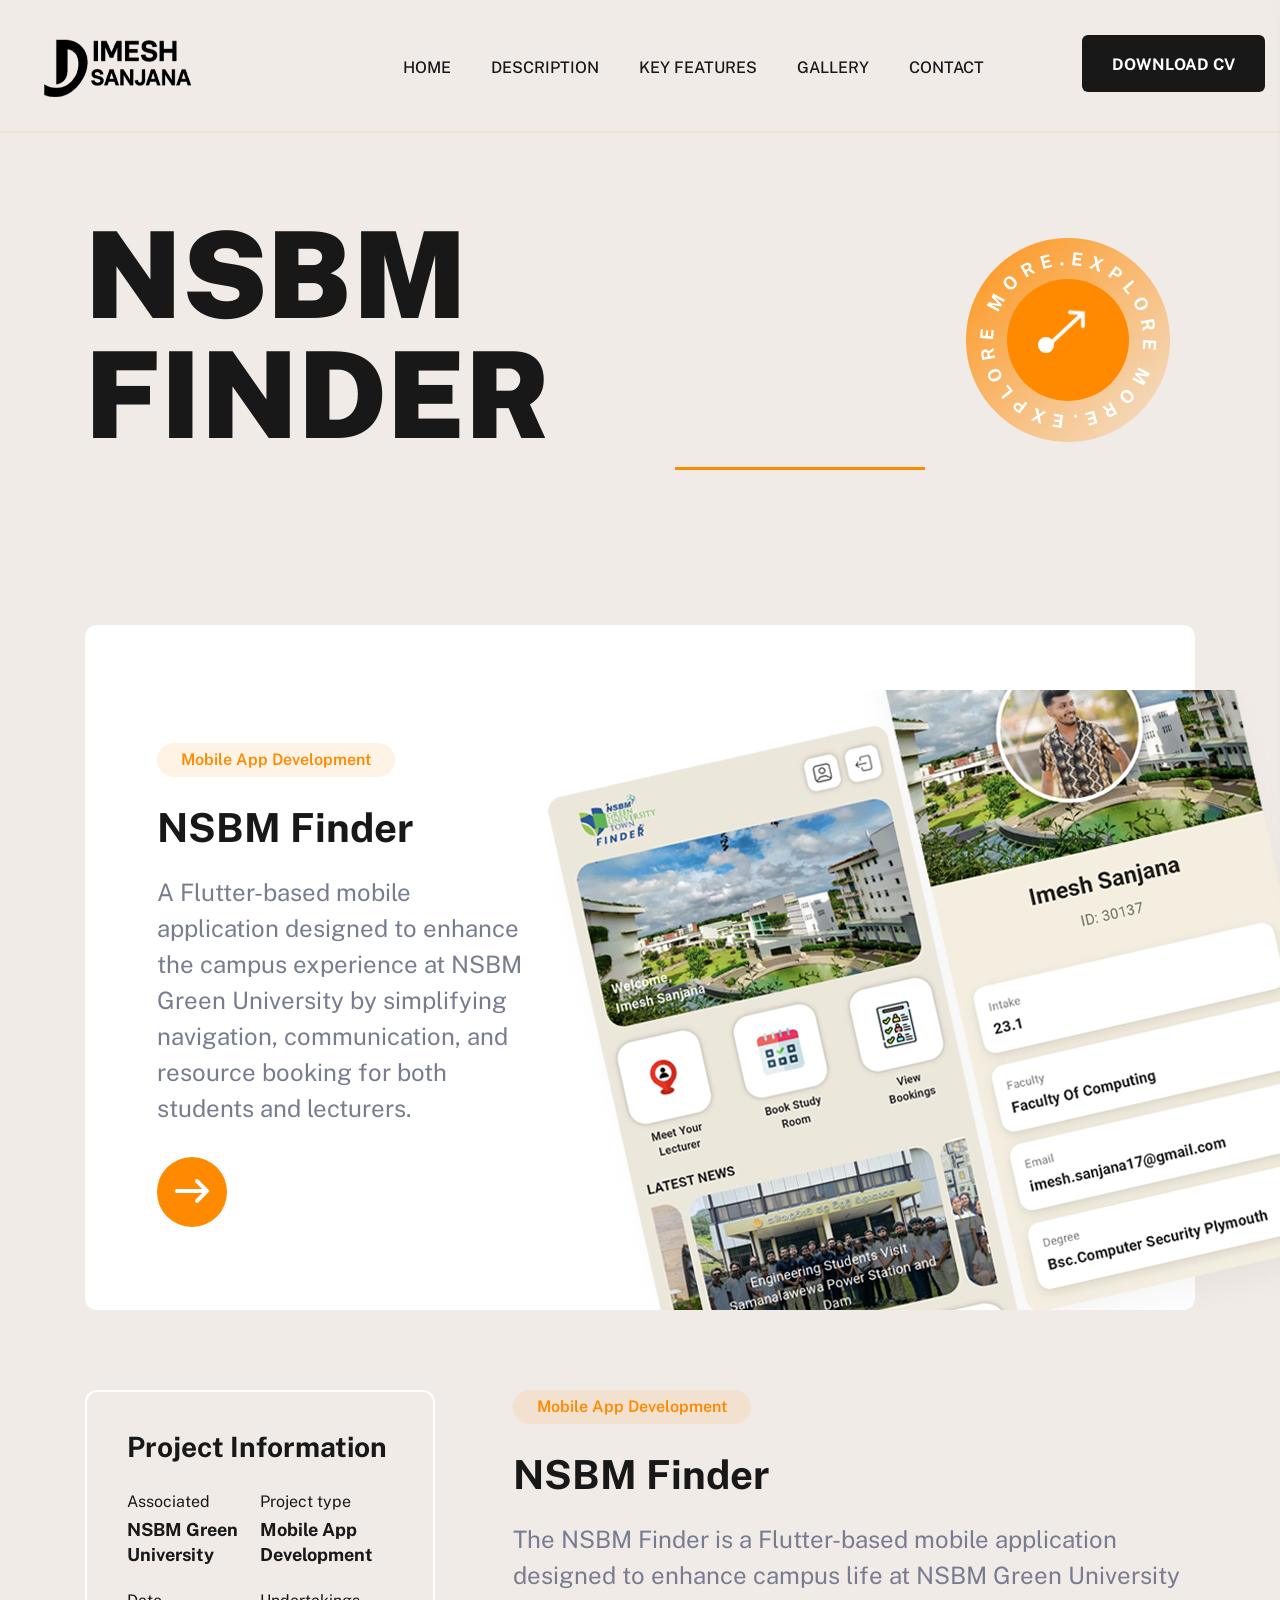
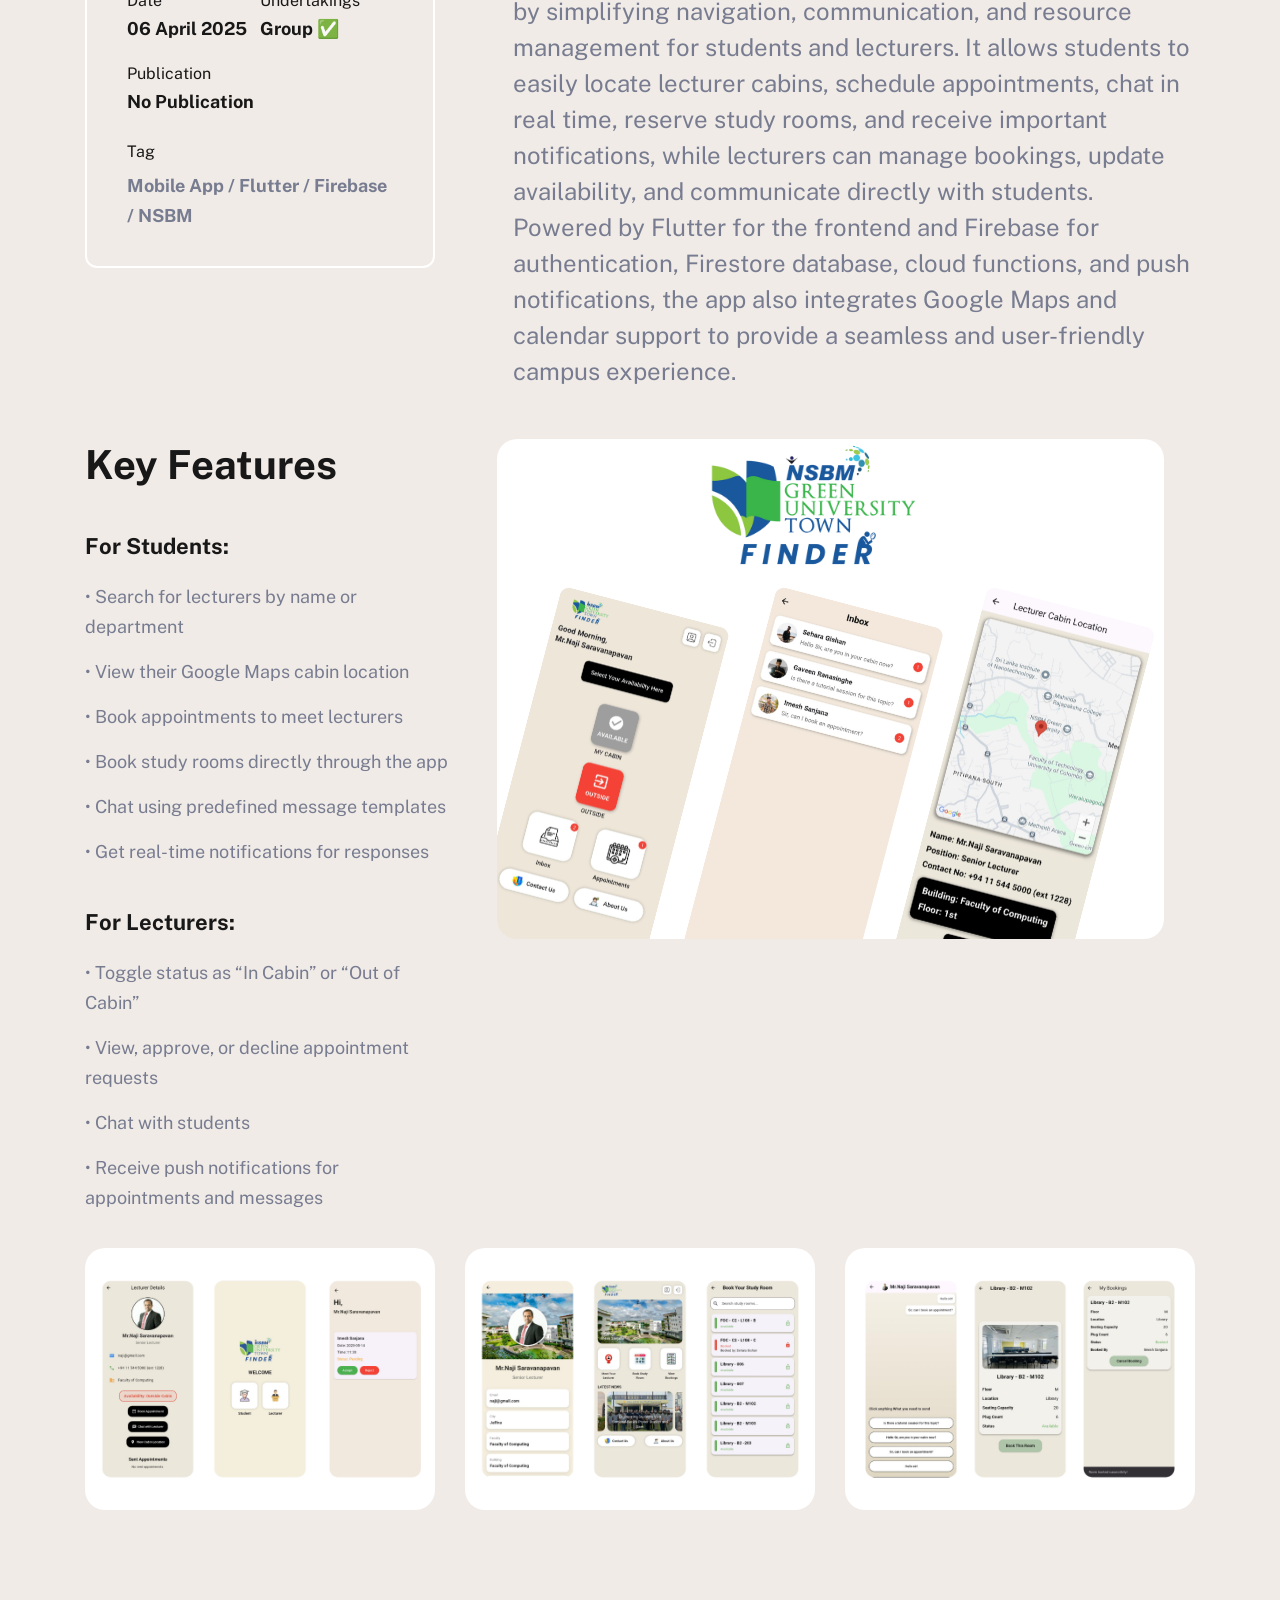
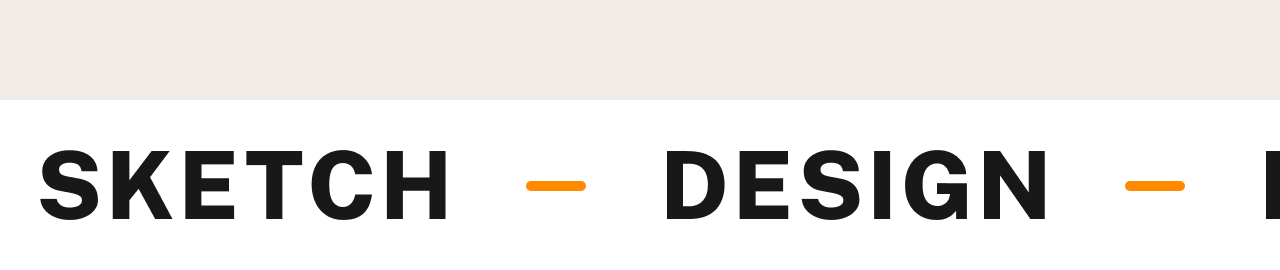
==== commit 5051c986: "Finder Project Added" ====
--- a/finder.html
+++ b/finder.html
@@ -210,7 +210,7 @@
 									<div class="upper-title mb-25">Mobile App Development</div>
 									<h2 class="section-title mb-20">NSBM Finder</h2>
 									<p>A Flutter-based mobile application designed to enhance the campus experience at NSBM Green University by simplifying navigation, communication, and resource booking for both students and lecturers.</p>
-									<a class="ht-btn-two" href="#"><i
+									<a class="ht-btn-two" href="https://github.com/SanjanaJaya/Finder"><i
 											class="bi bi-arrow-up-right"></i></a>
 								</div>
 							</div>
@@ -304,24 +304,24 @@
 
 						<div class="col-xl-8 col-lg-7">
 							<div class="text-center service-thumb mb-45">
-								<img class="img-fluid" src="assets/img/media/nsbm/img-1.png" alt="thumg">
+								<img class="img-fluid" src="assets/img/media/finder/img-1.png" alt="thumg">
 							</div>
 						</div>
 					</div>
 					<div class="row mb-25">
 						<div class="col-md-4" id="gallery">
 							<div class="service-thumb mb-45">
-								<img class="img-fluid" src="assets/img/media/nsbm/img-2.png" alt="thumg">
+								<img class="img-fluid" src="assets/img/media/finder/img-2.png" alt="thumg">
 							</div>
 						</div>
 						<div class="col-md-4">
 							<div class="service-thumb mb-45">
-								<img class="img-fluid" src="assets/img/media/nsbm/img-3.png" alt="thumg">
+								<img class="img-fluid" src="assets/img/media/finder/img-3.png" alt="thumg">
 							</div>
 						</div>
 						<div class="col-md-4">
 							<div class="service-thumb mb-45">
-								<img class="img-fluid" src="assets/img/media/nsbm/img-4.png" alt="thumg">
+								<img class="img-fluid" src="assets/img/media/finder/img-4.png" alt="thumg">
 							</div>
 						</div>
 					</div>
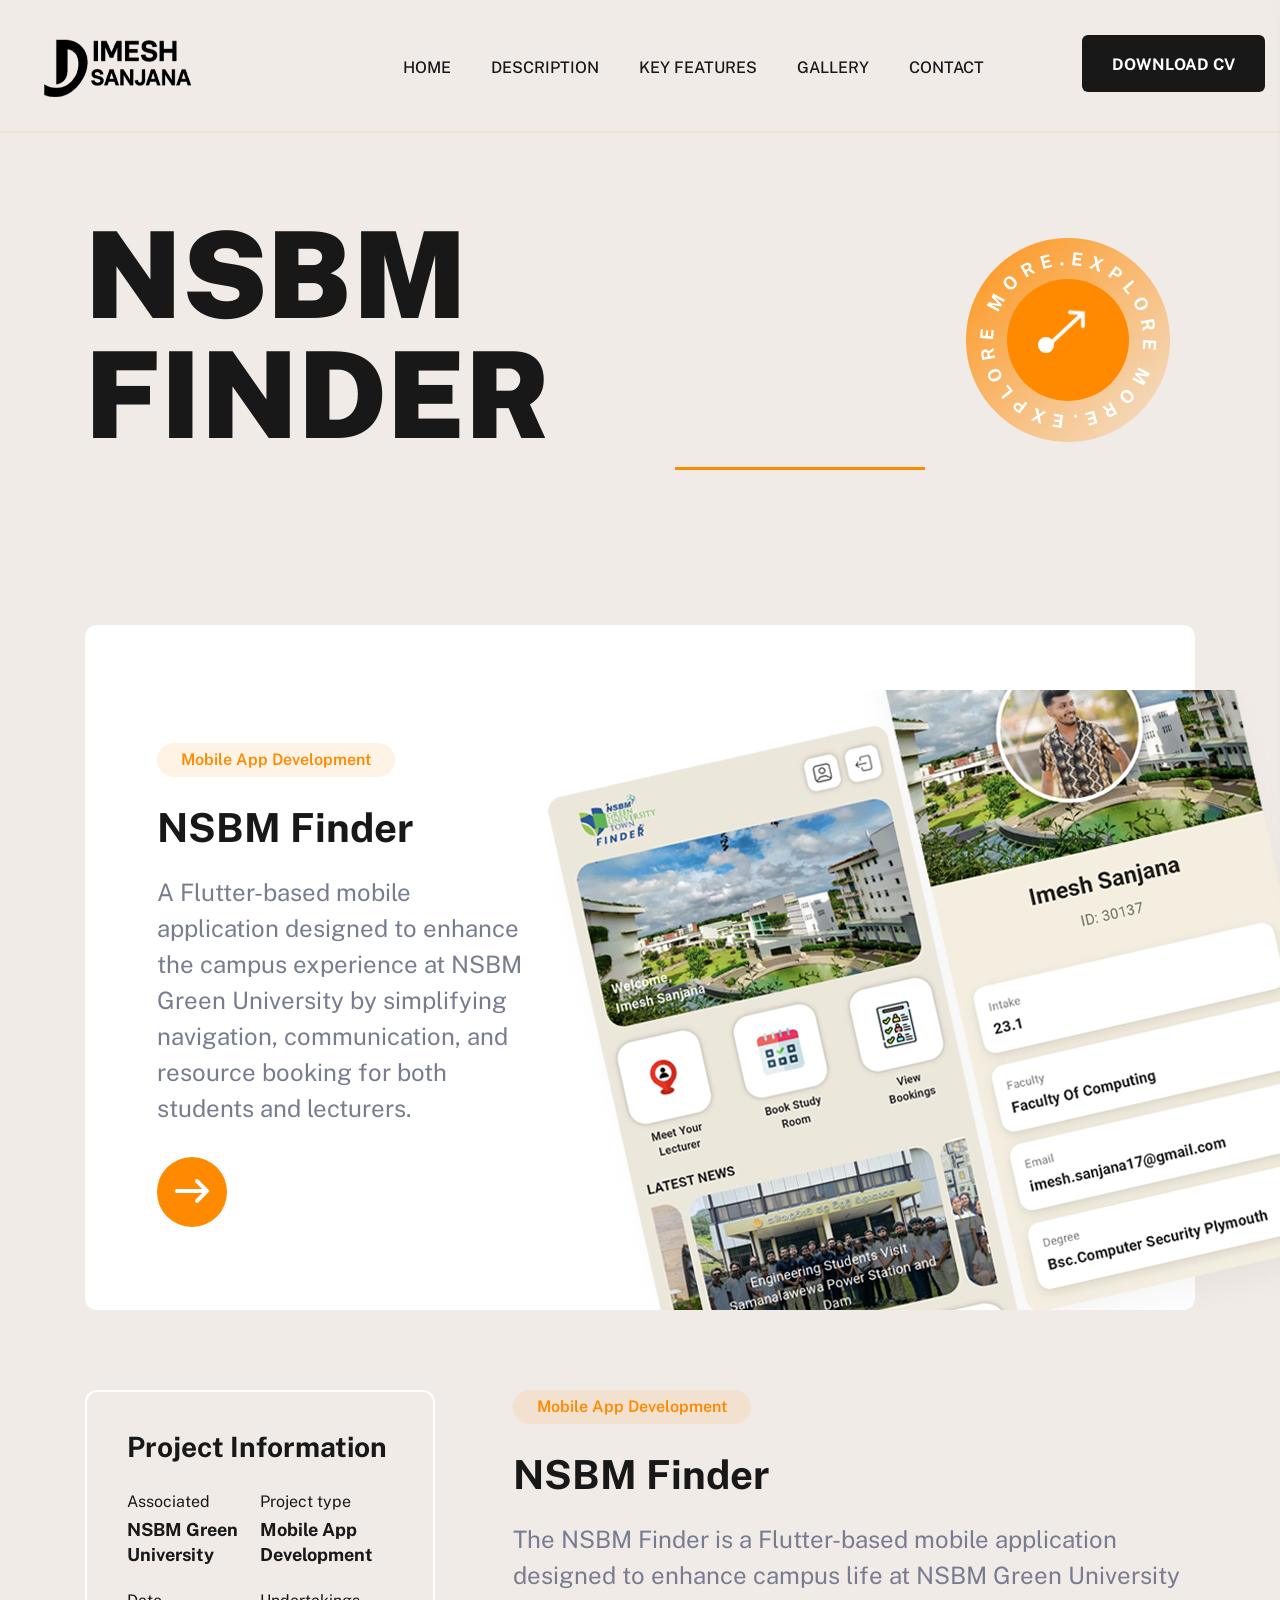
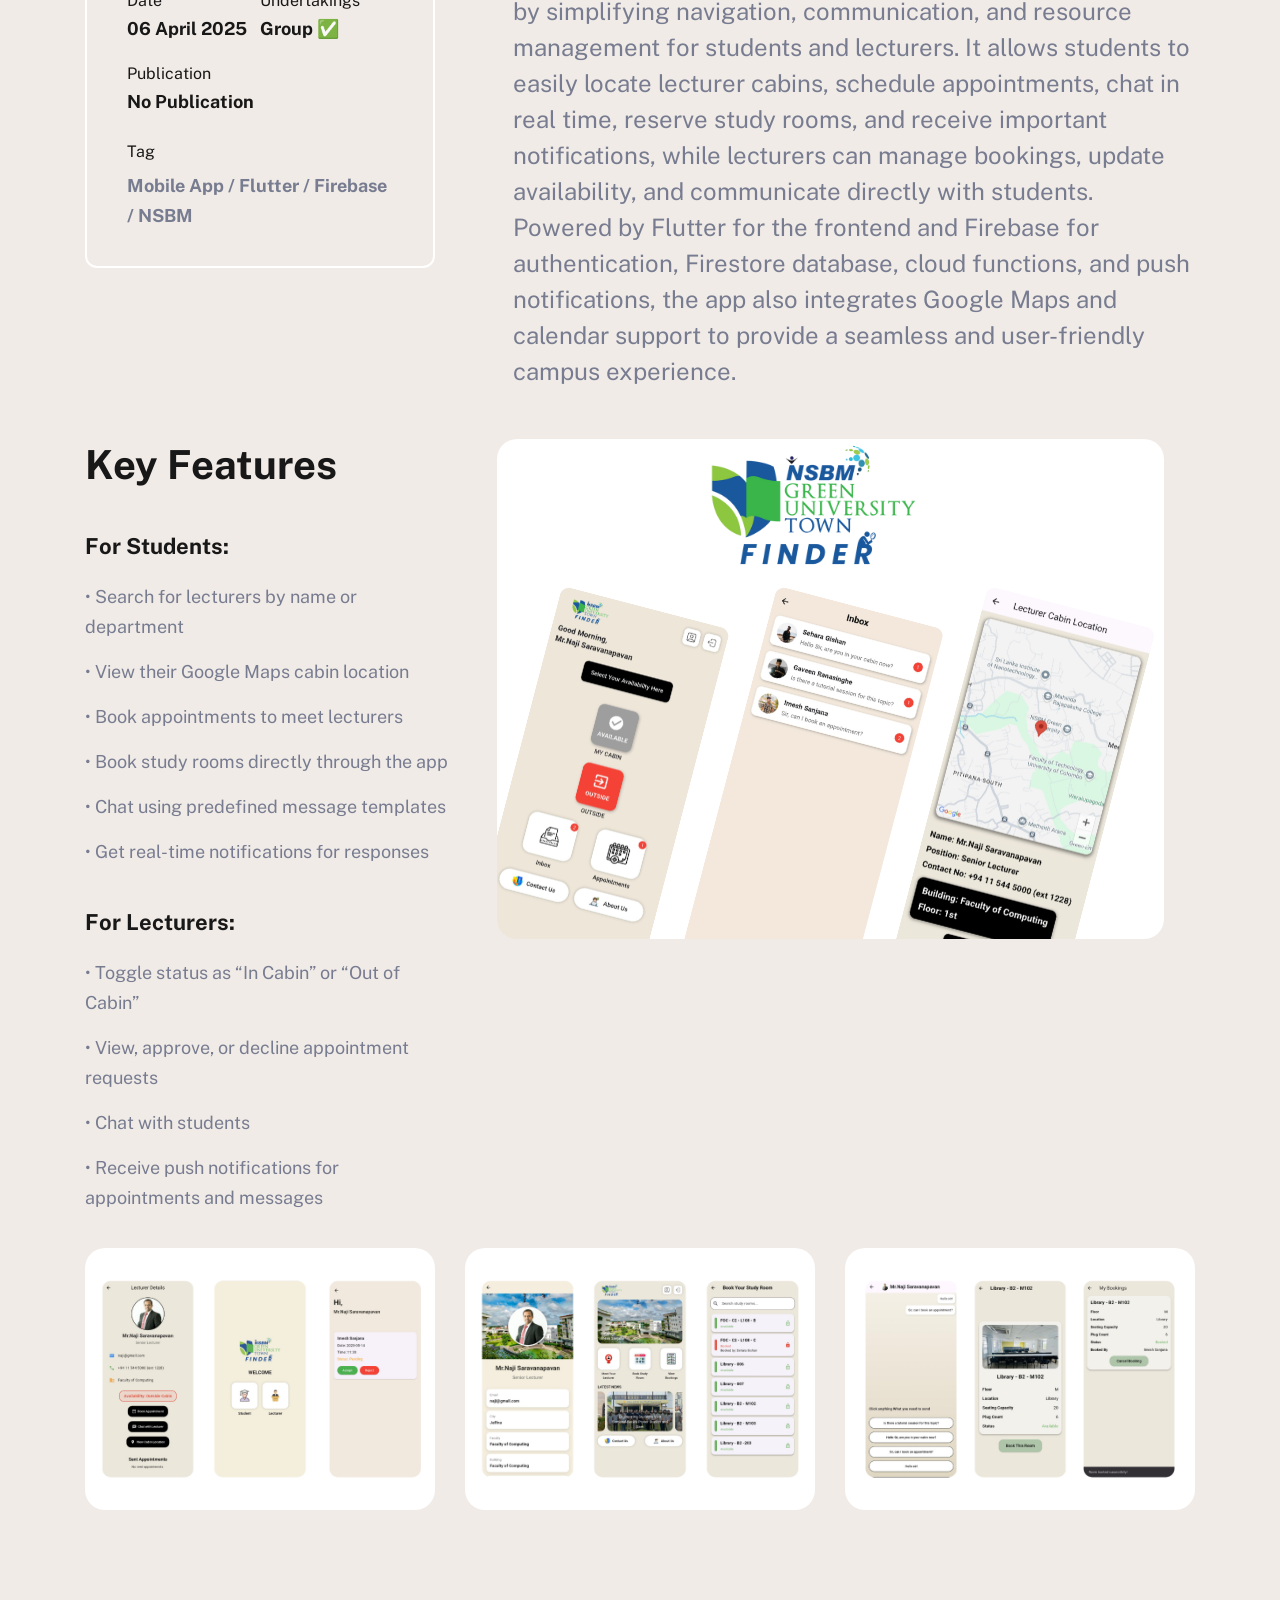
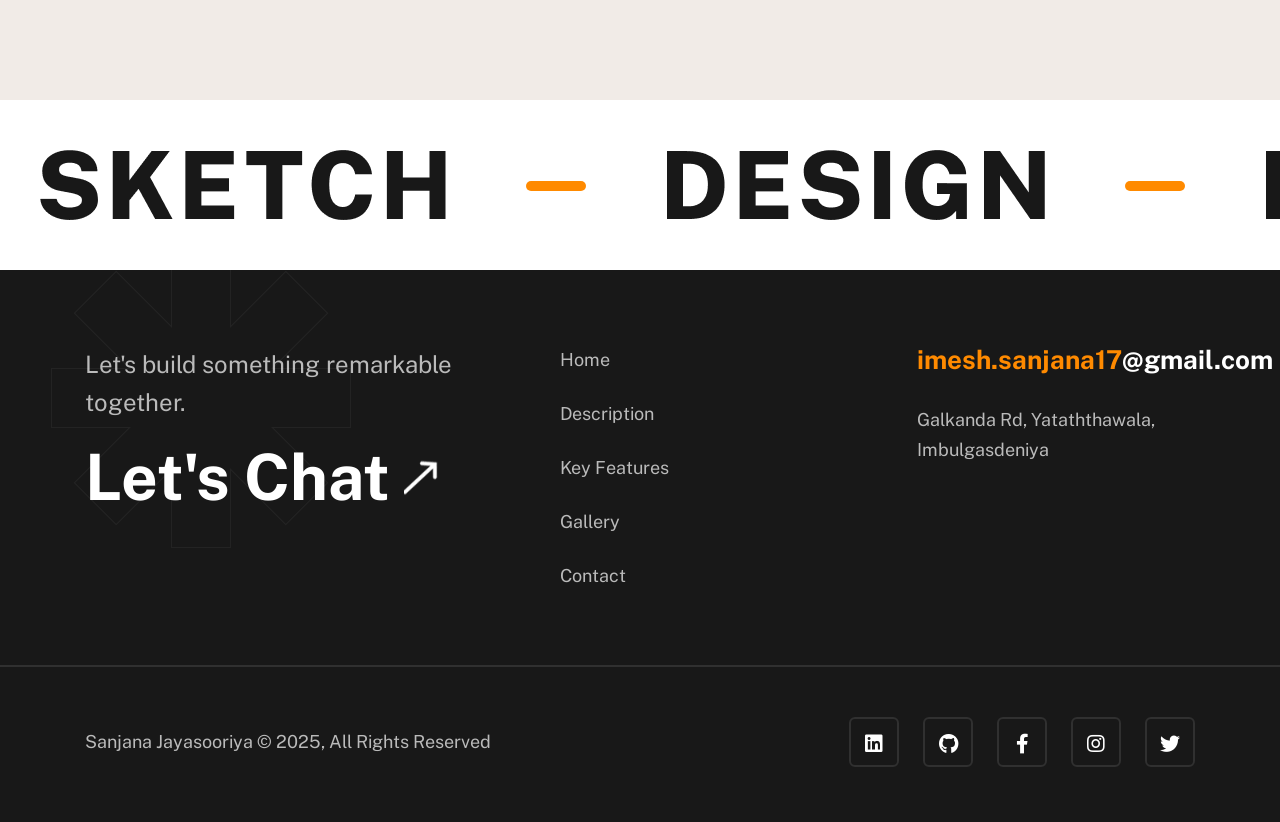
==== commit c9037784: "Update finder.html" ====
--- a/finder.html
+++ b/finder.html
@@ -347,4 +347,132 @@
 						<div class="items"> <img src="assets/img/brand/brand-line-1.svg" alt="brand"></div>
 						<div class="items"><img src="assets/img/brand/brand-3.png" alt="brand"></div>
 						<div class="items"><img src="assets/img/brand/brand-line-1.svg" alt="brand"></div>
-					</d+					</div>
+				</div>
+			</div>
+			<!-- partners-section end -->
+
+			<!-- contact-section end -->
+		</main>
+
+
+		<!--footer-area start-->
+		<footer id="footer" class="black-bg footer-area-one position-relative">
+			<div class="footer-wrapper-one pt-75 pb-20">
+				<img src="assets/img/shape/star-5.png" alt="" class="shape-01s">
+				<div class="container">
+					<div class="row">
+						<div class="col-xl-5 col-lg-5 col-md-8">
+							<div class="footer-widget mb-30">
+                               <p class="footer-desc">Let's build something remarkable together.</p>
+                               <a class="chatbot" href="https://wa.me/94778485258" target="_blank">Let's Chat <i class="bi bi-arrow-up-rights"></i></a>
+                            </div>
+						</div>
+						<div class="col-xl-3 col-lg-3 col-md-4">
+							<div class="footer-widget ps-xxl-5 ms-xxl-5 mb-30">
+								<ul class="style-none">
+									    <li>
+											<a href="index.html">Home</a>
+										</li>
+										<li>
+											<a href="#description">Description</a>
+										</li>
+										<li>
+											<a href="#features">Key Features</a>
+										</li>
+										<li>
+											<a href="#gallery">Gallery</a>
+										</li>
+										<li>
+											<a href="#footer">Contact</a>
+										</li>
+								</ul>
+							</div>
+						</div>
+						<div class="col-xl-4 col-lg-4 col-md-6">
+							<div class="footer-widget mb-30 ms-xl-5 ps-xl-4">
+								<a class="mail d-block mb-30" href="mailto:Qurifolio@example.com"><span
+										class="text-theme">imesh.sanjana17</span>@gmail.com</a>
+								<address>Galkanda Rd, Yataththawala,
+									Imbulgasdeniya</address>
+							</div>
+						</div>
+					</div>
+				</div>
+			</div>
+			<div class="copyright-area pt-50 pb-25">
+				<div class="container">
+					<div class="row align-items-center">
+						<div class="col-xl-6 col-lg-6 text-lg-start text-center">
+							<div class="copyright-text mb-30">
+								<p>Sanjana Jayasooriya © 2025, All Rights Reserved</p>
+							</div>
+						</div>
+						<div class="col-xl-6 col-lg-6 text-lg-end text-center">
+							<div class="social-media mb-30">
+								<a href="https://linkedin.com/in/sanjanajaya"><i class="fab fa-linkedin"></i></a>
+								<a href="https://github.com/SanjanaJaya"><i class="fab fa-github"></i></a>
+								<a href="https://www.facebook.com/share/1DXYKeDPaT/?mibextid=wwXIfr"><i class="fab fa-facebook-f"></i></a>
+								<a href="https://www.instagram.com/sanjana_jaya?igsh=bTlzcHhkbXMybTZ3&utm_source=qr"><i class="fab fa-instagram"></i></a>
+								<a href="https://x.com/sanjanajayasoo1?s=21"><i class="fab fa-twitter"></i></a>
+							</div>
+						</div>
+					</div>
+				</div>
+			</div>
+		</footer>
+		<!--footer-area end-->
+
+		<!--scrollToTopBtn end-->
+		<a id="scrollToTopBtn" class="progress-wrap">
+			<i class="bi bi-arrow-up"></i>
+		</a>
+
+
+	</div>
+	<!-- main-page-wrapper end -->
+
+
+
+	<!-- JS here -->
+
+	<script src="assets/js/vendor/jquery-2.2.4.min.js"></script>
+	<script src="assets/js/vendor/popper.min.js"></script>
+	<script src="assets/js/vendor/bootstrap.min.js"></script>
+	<script src="assets/js/jquery.meanmenu.js"></script>
+	<script src="assets/js/slick.min.js"></script>
+	<script src="assets/js/jquery.easypiechart.min.js"></script>
+	<script src="assets/js/jquery.counterup.min.js"></script>
+	<script src="assets/js/jquery.magnific-popup.min.js"></script>
+	<script src="assets/js/metisMenu.min.js"></script>
+	<script src="assets/js/wow.min.js"></script>
+	<script src="assets/js/jquery.waypoints.min.js"></script>
+	<script src="assets/js/simpleParallax.min.js"></script>
+	<script src="assets/js/aos.js"></script>
+	<script src="assets/js/lenis.min.js"></script>
+	<script src="assets/js/jquery.nice-select.min.js"></script>
+
+
+	<!--Custom JS here -->
+	<script src="assets/js/main.js"></script>
+
+	<!-- Custom smooth scroll script -->
+	<script>
+	// Smooth scroll for navigation links
+	document.querySelectorAll('a[href^="#"]').forEach(anchor => {
+		anchor.addEventListener('click', function (e) {
+			e.preventDefault();
+			const target = document.querySelector(this.getAttribute('href'));
+			if (target) {
+				target.scrollIntoView({
+					behavior: 'smooth',
+					block: 'start'
+				});
+			}
+		});
+	});
+	</script>
+
+</body>
+
+</html>
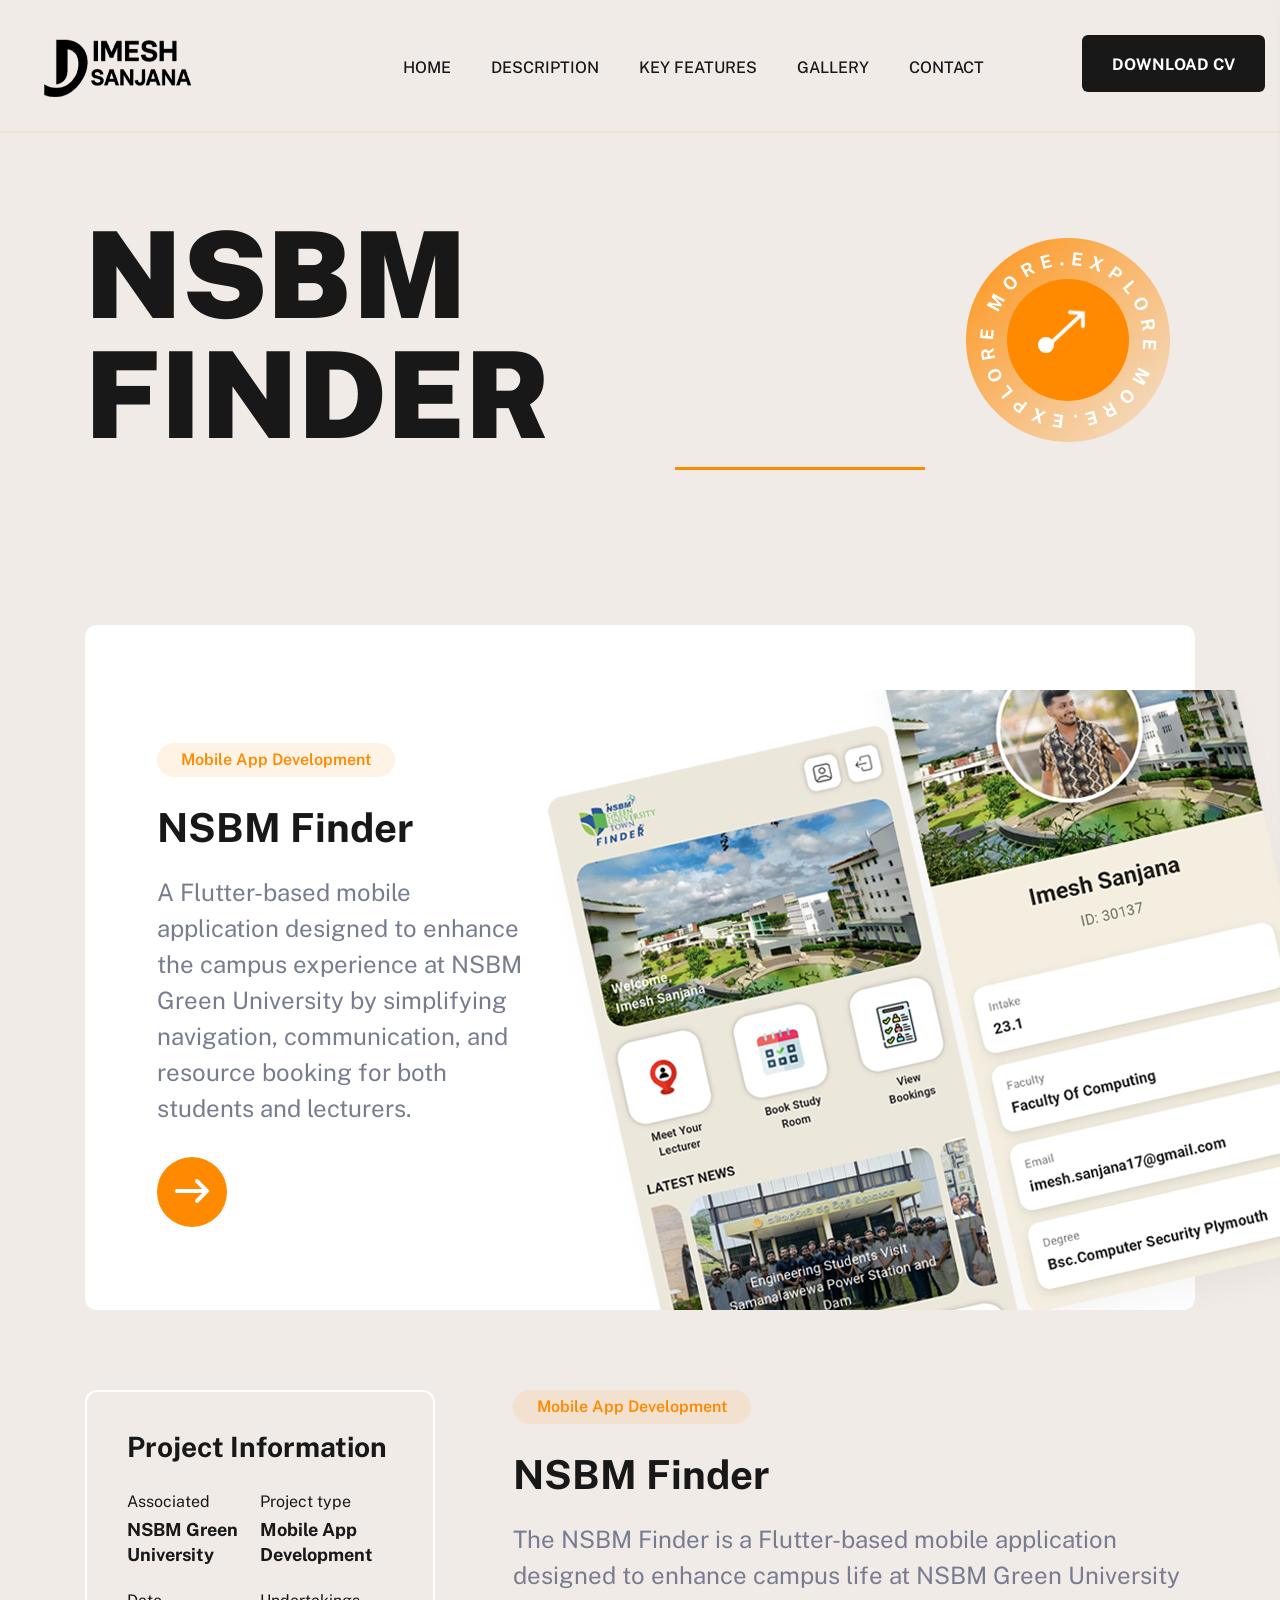
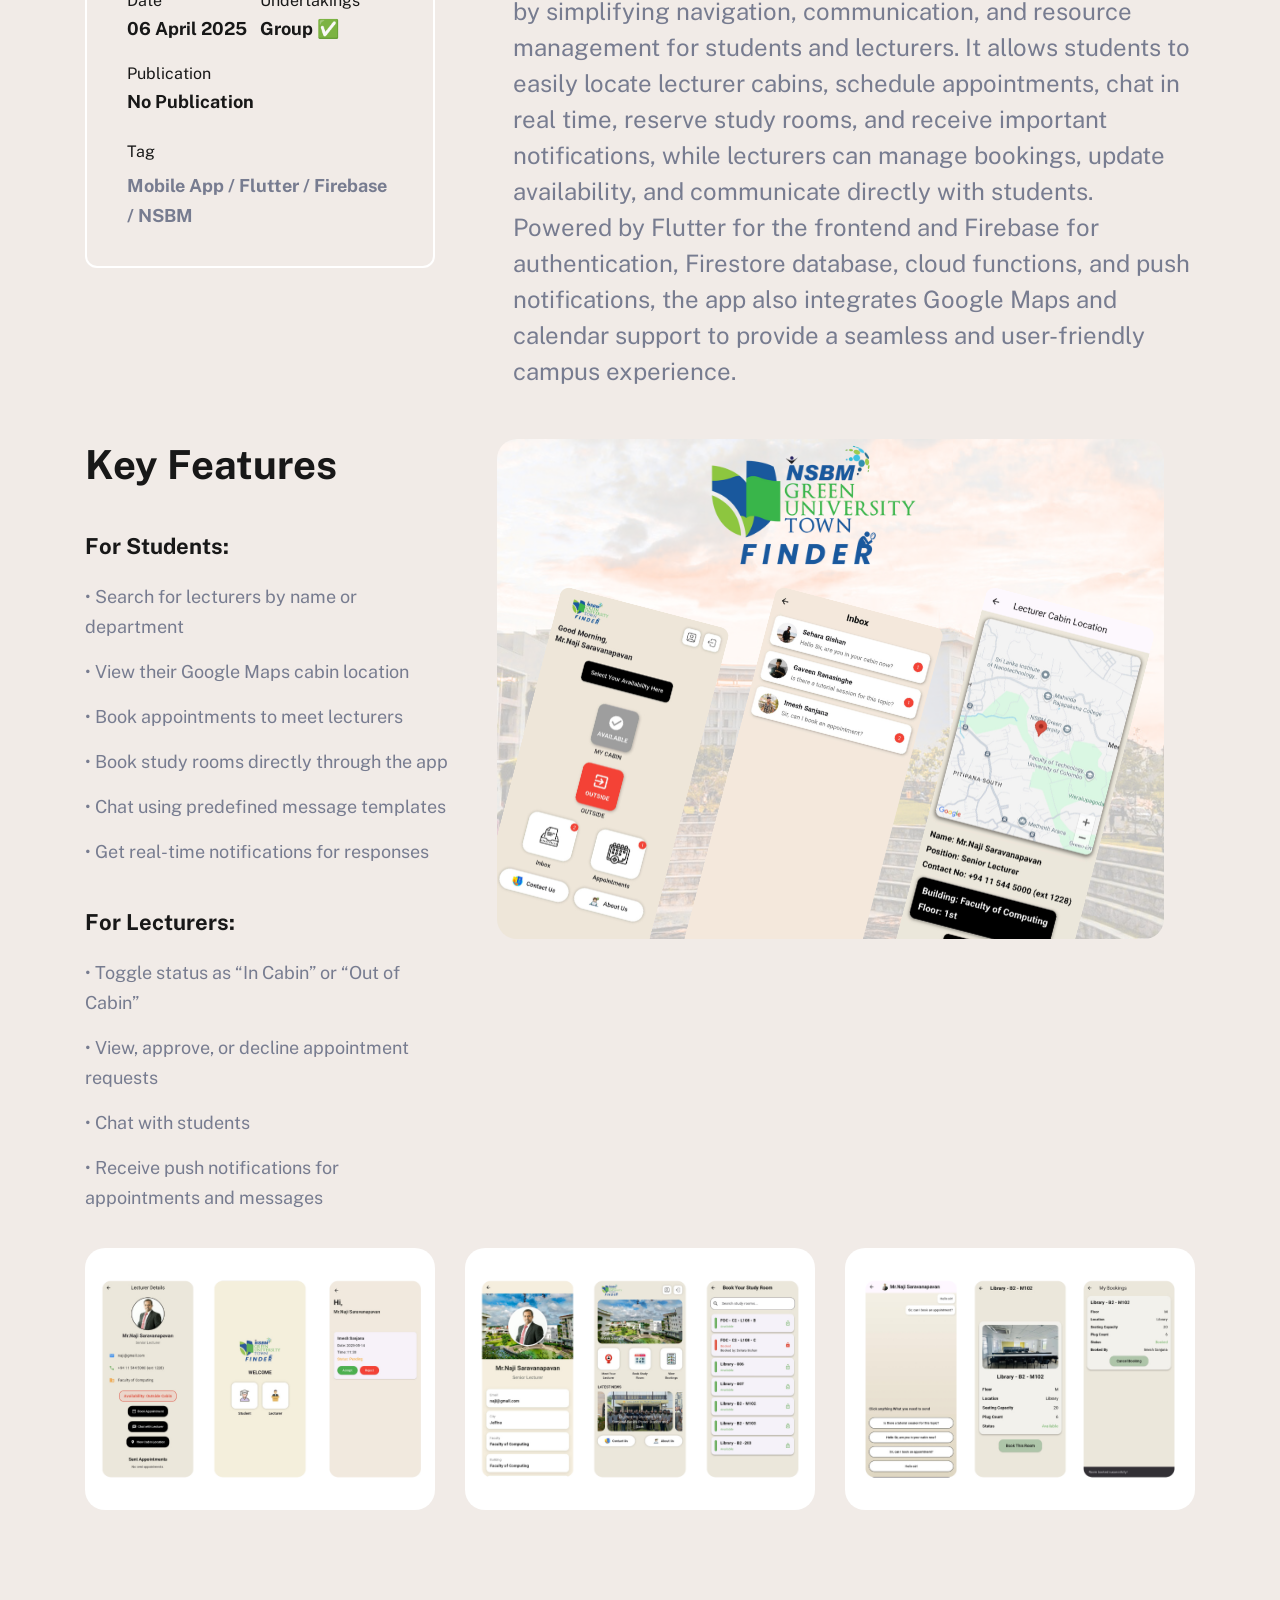
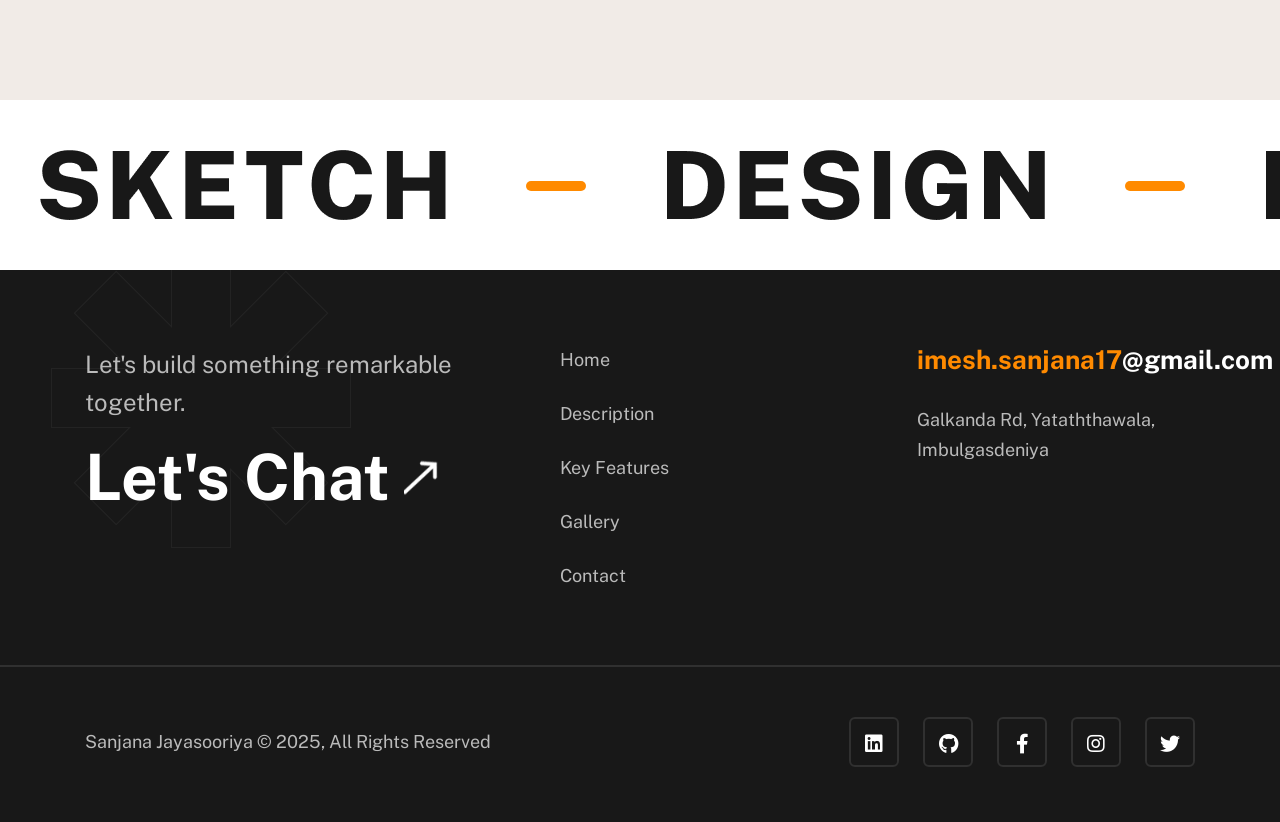
==== commit acb5bec6: "gamegrid project finished" ====
--- a/finder.html
+++ b/finder.html
@@ -432,8 +432,6 @@
 	</div>
 	<!-- main-page-wrapper end -->
 
-
-
 	<!-- JS here -->
 
 	<script src="assets/js/vendor/jquery-2.2.4.min.js"></script>
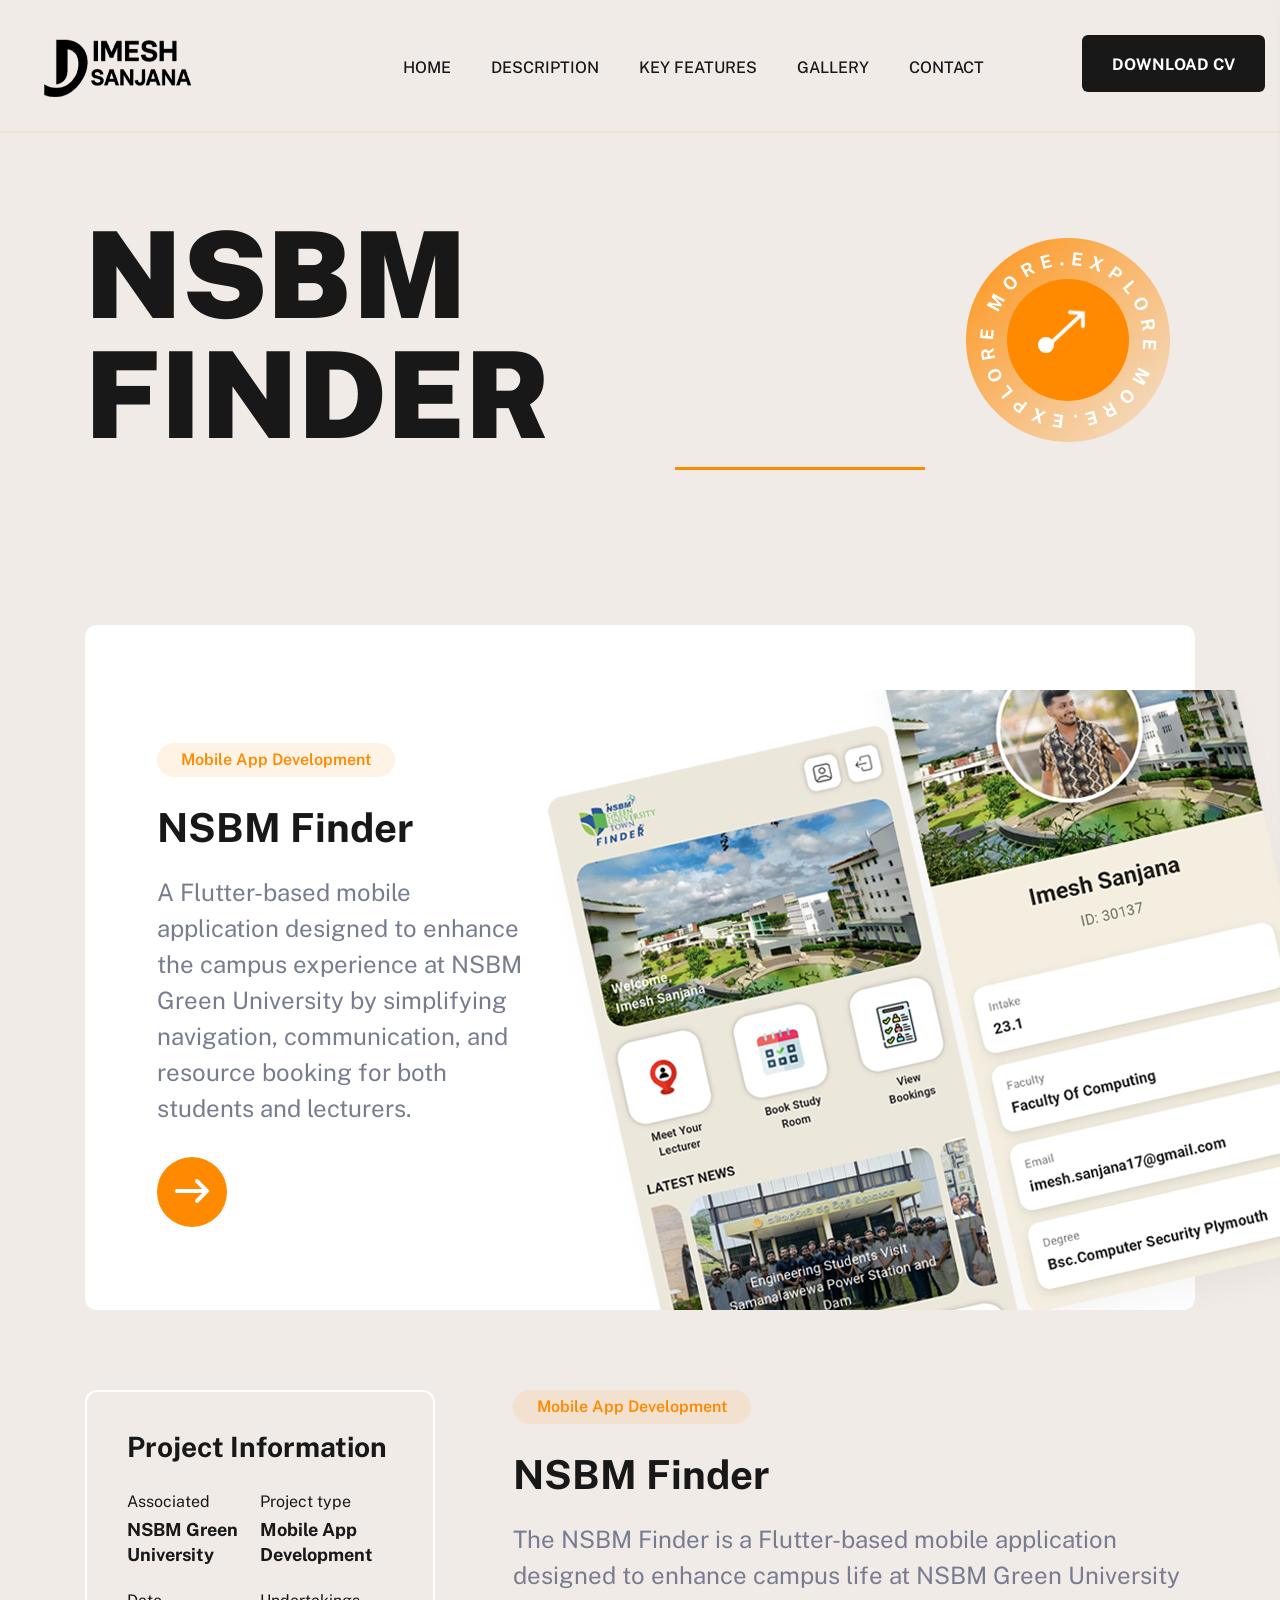
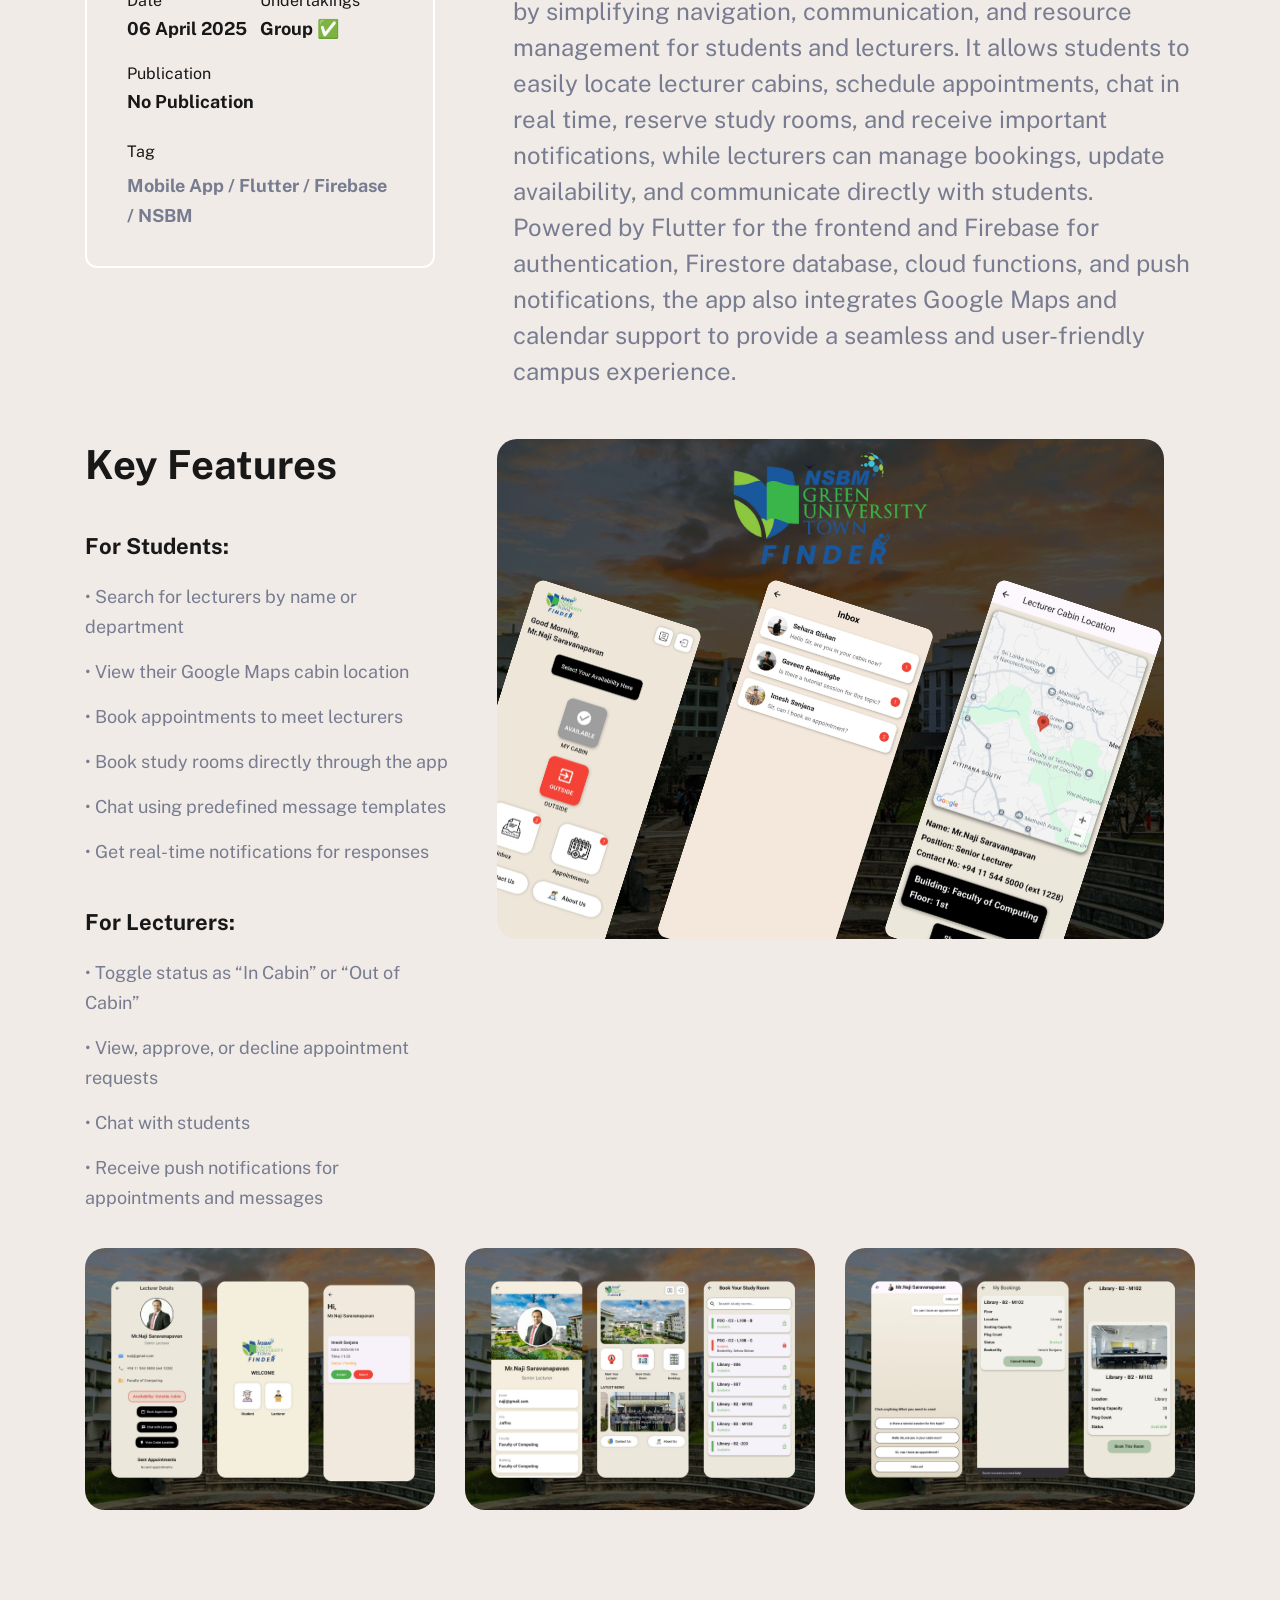
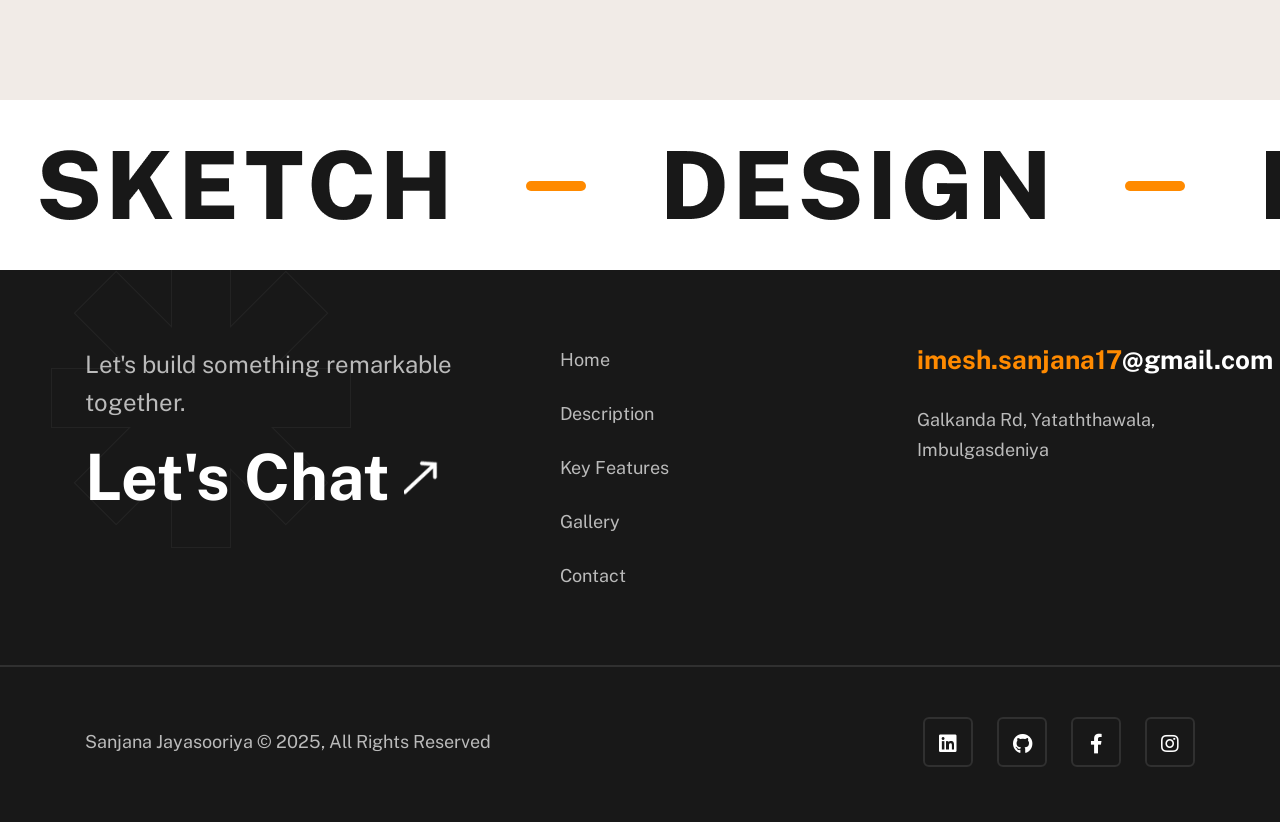
==== commit c7e27781: "footer fixed" ====
--- a/finder.html
+++ b/finder.html
@@ -414,7 +414,6 @@
 								<a href="https://github.com/SanjanaJaya"><i class="fab fa-github"></i></a>
 								<a href="https://www.facebook.com/share/1DXYKeDPaT/?mibextid=wwXIfr"><i class="fab fa-facebook-f"></i></a>
 								<a href="https://www.instagram.com/sanjana_jaya?igsh=bTlzcHhkbXMybTZ3&utm_source=qr"><i class="fab fa-instagram"></i></a>
-								<a href="https://x.com/sanjanajayasoo1?s=21"><i class="fab fa-twitter"></i></a>
 							</div>
 						</div>
 					</div>
--- a/assets/css/main.css
+++ b/assets/css/main.css
@@ -6465,3 +6465,7 @@
   background-size: contain;
   font-size: 0;         /* hide original icon */
 }
+
+video {
+    border-radius: 80px;
+}
